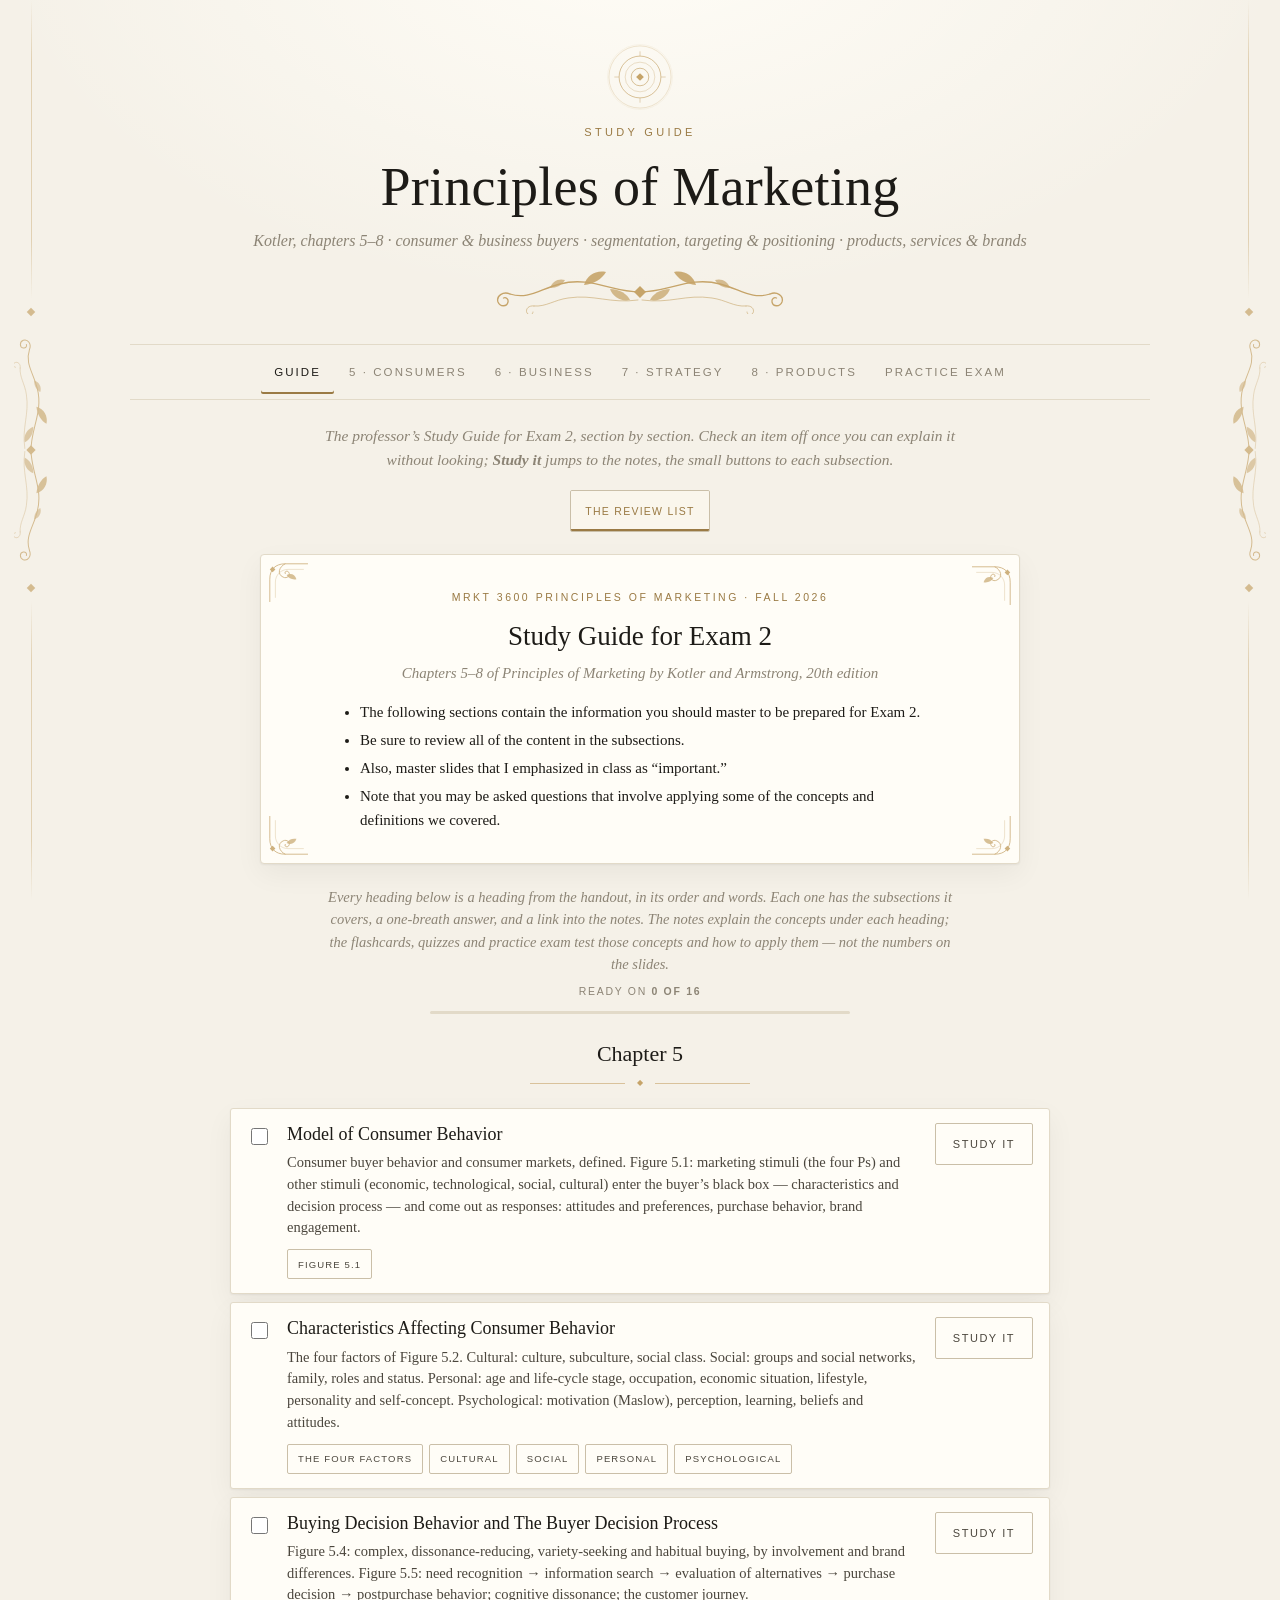
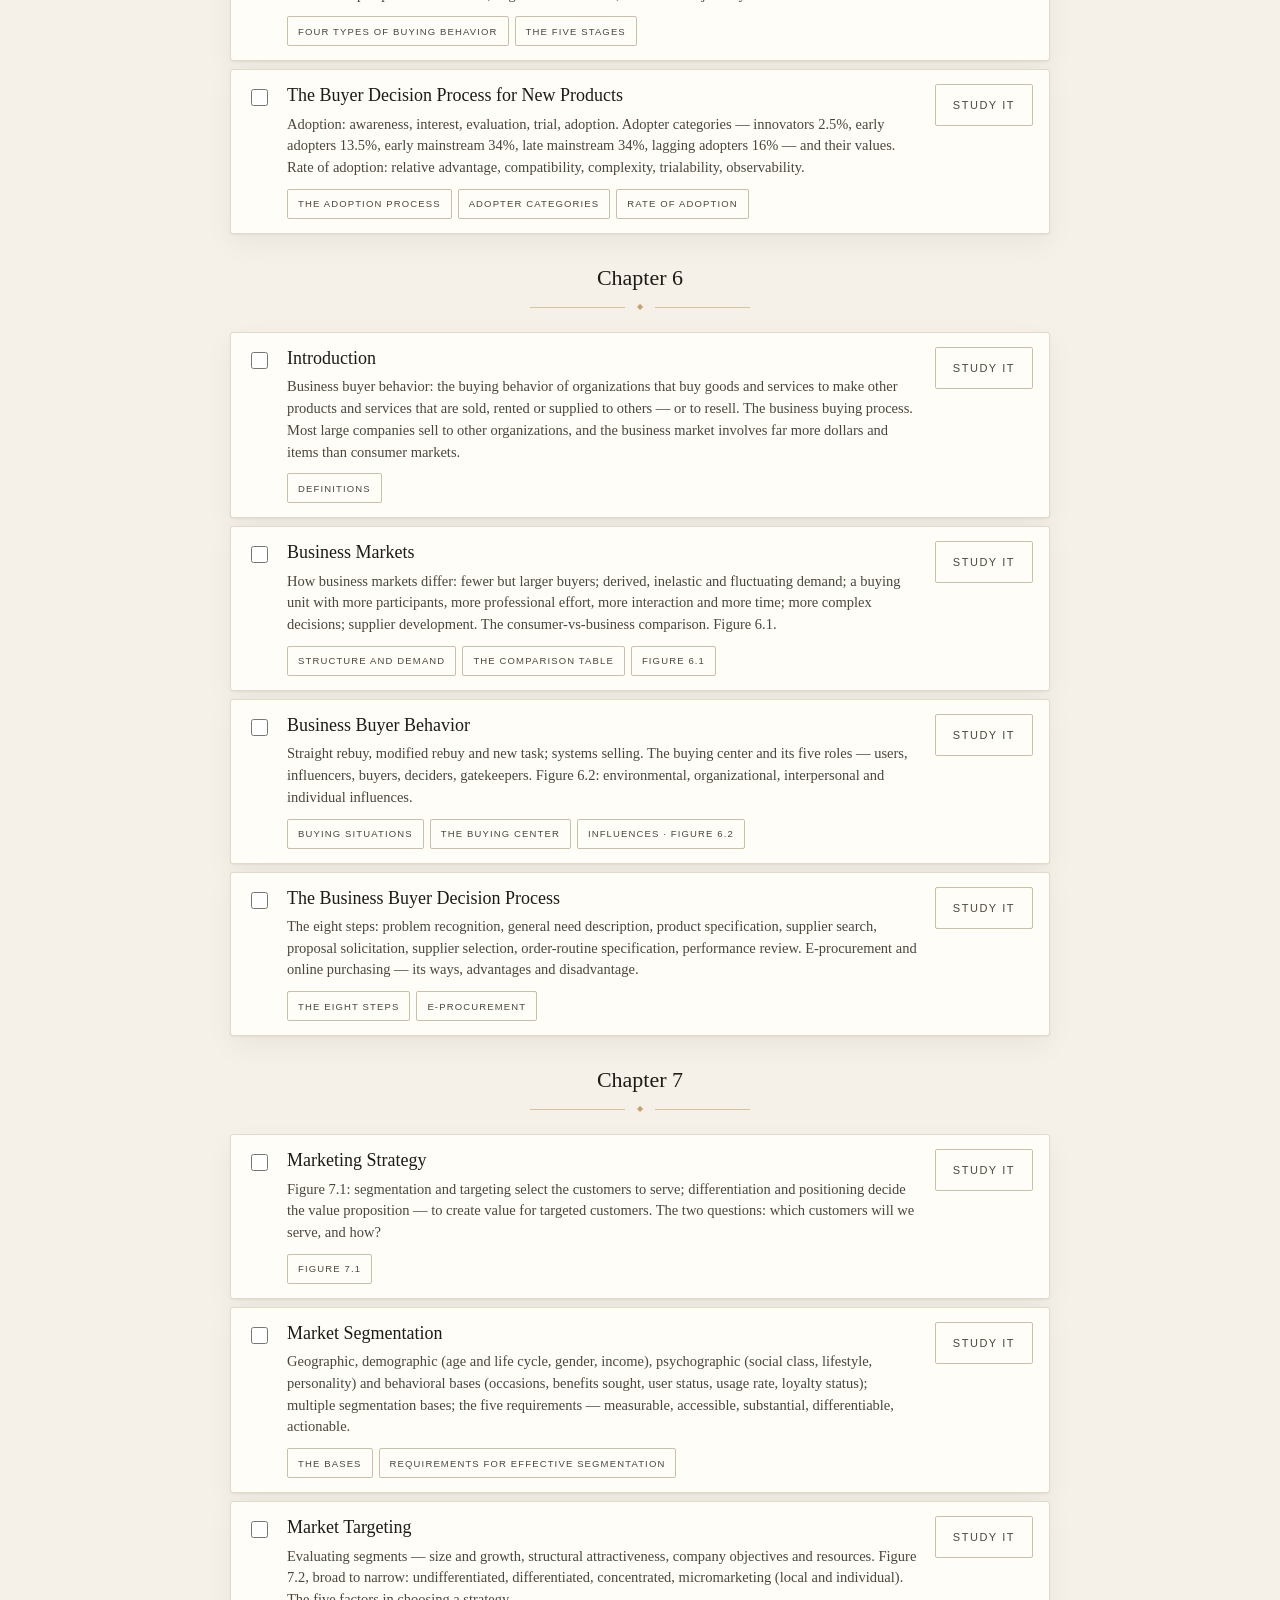
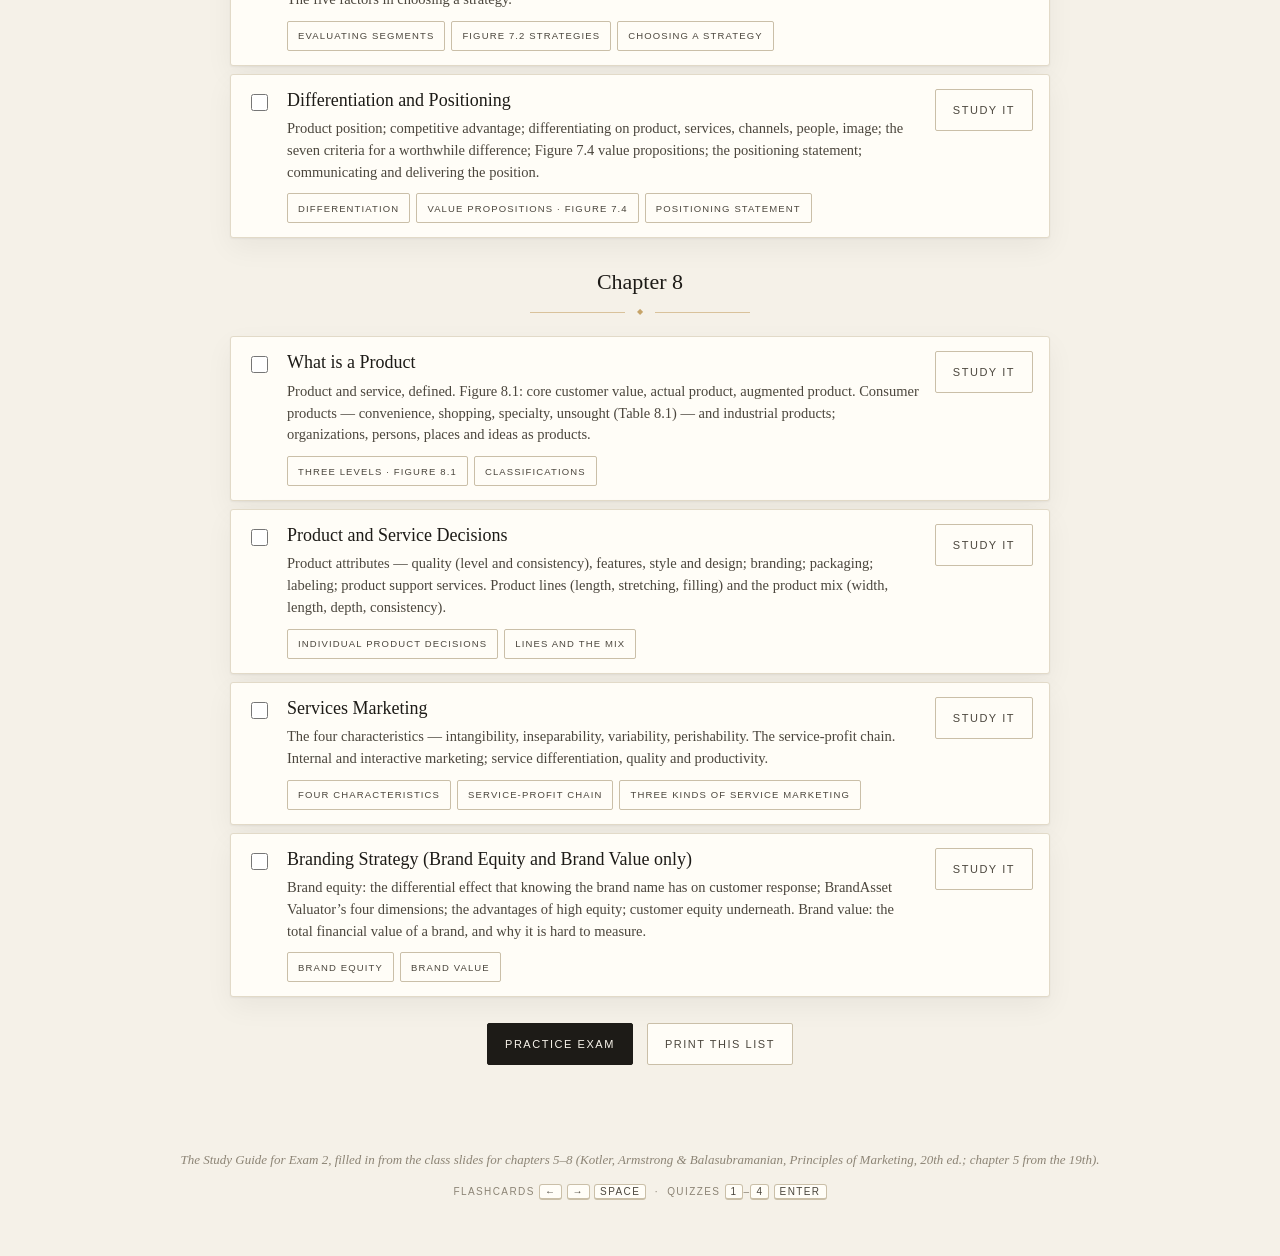
==== index.html @ ee24a1b0 "Fold the review test into the practice exam They were the same thing: two tabs, the same setup scree" ====
<!doctype html>
<html lang="en">
<head>
<meta charset="utf-8">
<meta name="viewport" content="width=device-width, initial-scale=1">
<title>Principles of Marketing &mdash; Study Guide</title>
<meta name="description" content="Study guide for Principles of Marketing (Kotler), chapters 5&ndash;8: consumer and business buyer behavior, segmentation, targeting and positioning, products, services and brands. Notes, flashcards, matching, quizzes and a practice exam.">
<meta name="theme-color" content="#f5f1e8">
<link rel="manifest" href="manifest.webmanifest">
<link rel="icon" type="image/png" href="icon.png">
<link rel="apple-touch-icon" href="icon.png">
<meta name="apple-mobile-web-app-capable" content="yes">
<meta name="mobile-web-app-capable" content="yes">
<meta name="apple-mobile-web-app-title" content="Marketing">
<meta name="apple-mobile-web-app-status-bar-style" content="default">
<meta property="og:type" content="website">
<meta property="og:site_name" content="Principles of Marketing &mdash; Study Guide">
<meta property="og:url" content="https://daniel-projectt.github.io/pom/">
<meta property="og:title" content="Principles of Marketing &mdash; Study Guide">
<meta property="og:description" content="Kotler chapters 5&ndash;8: consumers, business buyers, segmentation, targeting and positioning, products, services and brands. Notes, flashcards, match, quizzes and a practice exam.">
<meta property="og:image" content="https://daniel-projectt.github.io/pom/preview.png">
<meta property="og:image:width" content="1200">
<meta property="og:image:height" content="630">
<meta name="twitter:card" content="summary_large_image">
<style>
:root{
  --bg:#f5f1e8;
  --surface:#fffdf7;
  --surface-2:#faf6ec;
  --ink:#1d1b17;
  --ink-soft:#4b463d;
  --muted:#8c8475;
  --line:#e2dac8;
  --line-strong:#cabfa8;
  --gold:#9a7a44;
  --gold-soft:#c6a469;
  --ok:#3c6a51;
  --ok-bg:#e8f0ea;
  --bad:#9c3a2d;
  --bad-bg:#f8e7e4;
  --shadow:0 1px 2px rgba(29,27,23,.05), 0 10px 28px rgba(29,27,23,.05);
  --serif:"Palatino Linotype","Book Antiqua",Palatino,Cambria,"Times New Roman",serif;
  --greek:"Palatino Linotype",Cambria,"Times New Roman","Gentium Plus",serif;
  --sans:Optima,Candara,"Segoe UI",-apple-system,BlinkMacSystemFont,"Helvetica Neue",Arial,sans-serif;
}
*,*::before,*::after{box-sizing:border-box}
html{-webkit-text-size-adjust:100%}
body{
  margin:0;
  font-family:var(--serif);
  font-size:17px;line-height:1.6;
  color:var(--ink);
  background-color:var(--bg);
  background-image:radial-gradient(900px 520px at 50% -8%,#fffdf7 0%,rgba(255,253,247,0) 72%);
  background-attachment:fixed;
  -webkit-font-smoothing:antialiased;
}
.wrap{max-width:1060px;margin:0 auto;padding:0 20px;position:relative;z-index:1}
.gk{font-family:var(--greek)}

/* ---------- engraved side rails ---------- */
/* Slim by default (phones): a ruled margin with one diamond.
   Wider screens grow it into the flourish from the masthead, turned on its side. */
.rail{position:fixed;top:0;bottom:0;width:22px;display:none;flex-direction:column;align-items:center;justify-content:center;color:var(--gold-soft);pointer-events:none;z-index:0}
.rail.left{left:0}
.rail.right{right:0;transform:scaleX(-1)}
.rail .stem{flex:1 1 auto;width:1px;min-height:24px;background:linear-gradient(to bottom,transparent,currentColor 20%,currentColor 80%,transparent);opacity:.42}
.rail .bead{flex:0 0 auto;width:6px;height:6px;background:currentColor;transform:rotate(45deg);opacity:.7;margin:10px 0}
.rail .vine{display:none;flex:0 1 auto;width:34px;height:250px;min-height:120px;opacity:.7}
.rail .bead.bot{display:none}
@media (min-height:520px){ .rail{display:flex} }
@media (min-width:1180px) and (min-height:560px){
  .rail{width:62px}
  .rail .vine,.rail .bead.bot{display:block}
  .rail .vine{margin:0}
  .rail .vine{flex:0 1 auto}
}
@media (min-width:1380px){ .rail{width:84px} .rail .vine{width:46px;height:330px} }
@media (min-width:1600px){ .rail{width:104px} .rail .vine{width:56px;height:410px} }

/* ---------- masthead ---------- */
header{text-align:center;padding-block:44px 4px}
.eyebrow{font-family:var(--sans);font-size:11px;letter-spacing:.3em;text-transform:uppercase;color:var(--gold);margin:0 0 16px}
h1{font-weight:400;font-size:clamp(32px,6.2vw,54px);line-height:1.08;margin:0;letter-spacing:.005em}
.sub{margin:12px 0 0;color:var(--muted);font-style:italic;font-size:16px}
.orn{color:var(--gold-soft);display:block;margin:16px auto 0;width:min(320px,82%);height:auto}
.h2{font-weight:400;font-size:23px;text-align:center;margin:36px 0 6px;letter-spacing:.01em}
.h2 + .lead{margin-top:0}
.lead{text-align:center;font-style:italic;color:var(--muted);font-size:15px;max-width:640px;margin:0 auto 18px;line-height:1.55}
.divider{display:flex;align-items:center;gap:12px;justify-content:center;color:var(--gold-soft);margin:6px auto 18px;max-width:220px}
.divider::before,.divider::after{content:"";flex:1;height:1px;background:currentColor;opacity:.6}
.divider span{font-size:8px}

/* ---------- topics + modes ---------- */
.topics{display:flex;flex-wrap:wrap;justify-content:center;gap:2px;margin:26px 0 0;border-top:1px solid var(--line);border-bottom:1px solid var(--line);padding:5px 0}
.topic-btn{font-family:var(--sans);font-size:11.5px;letter-spacing:.18em;text-transform:uppercase;padding:13px 18px;background:none;border:0;color:var(--muted);cursor:pointer;border-radius:2px;transition:color .18s,box-shadow .18s;min-height:44px}
.topic-btn:hover{color:var(--ink)}
.topic-btn[aria-selected="true"]{color:var(--ink);box-shadow:inset 0 -2px 0 var(--gold)}
.intro{text-align:center;font-style:italic;color:var(--muted);margin:24px auto 0;max-width:640px;font-size:15.5px;line-height:1.55}
.modes{display:flex;justify-content:center;margin:18px 0 22px}
.hint{text-align:center;font-family:var(--sans);font-size:11px;letter-spacing:.08em;color:var(--muted);margin:-6px 0 18px;line-height:1.6}
.topic[hidden],.panel[hidden]{display:none}

/* ---------- generic controls ---------- */
.toolbar{display:flex;flex-wrap:wrap;gap:10px 14px;align-items:center;justify-content:center;margin:0 0 22px}
.toolbar.tight{margin:14px 0 0}
.btn{font-family:var(--sans);font-size:11px;letter-spacing:.14em;text-transform:uppercase;padding:11px 17px;min-height:42px;background:var(--surface);border:1px solid var(--line-strong);border-radius:2px;color:var(--ink-soft);cursor:pointer;transition:.18s}
.btn:hover{border-color:var(--gold);color:var(--gold)}
.btn.primary{background:var(--ink);border-color:var(--ink);color:#f7f3ea}
.btn.primary:hover{background:var(--gold);border-color:var(--gold);color:#fffdf7}
.btn:disabled{opacity:.4;cursor:not-allowed}
.seg{display:inline-flex;flex-wrap:wrap;border:1px solid var(--line-strong);border-radius:2px;overflow:hidden;background:var(--surface)}
.seg button{font-family:var(--sans);font-size:10.5px;letter-spacing:.12em;text-transform:uppercase;padding:10px 14px;min-height:40px;background:none;border:0;border-right:1px solid var(--line);color:var(--muted);cursor:pointer;transition:.18s}
.seg button:last-child{border-right:0}
.seg button[aria-pressed="true"]{background:var(--surface-2);color:var(--gold);box-shadow:inset 0 -2px 0 var(--gold)}
.seg button:hover{color:var(--ink)}
.label{font-family:var(--sans);font-size:10.5px;letter-spacing:.16em;text-transform:uppercase;color:var(--muted)}
button:focus-visible,.tile:focus-visible,.answer:focus-visible{outline:2px solid var(--gold);outline-offset:2px}
.spk{background:none;border:0;color:var(--line-strong);cursor:pointer;padding:6px;line-height:0;border-radius:50%;transition:.18s;vertical-align:middle}
.spk:hover{color:var(--gold);background:var(--surface-2)}

/* ---------- engraved bits ---------- */
.engraved{color:#fffdf5;-webkit-text-stroke:.6px rgba(150,118,64,.7);text-shadow:-1px -1px 0 #fff,2px 3px 5px rgba(96,78,48,.28)}
.card-corners{position:relative}
.card-corners .c{position:absolute;width:42px;height:42px;color:var(--gold-soft);opacity:.85;pointer-events:none}
.c.tl{top:6px;left:6px}.c.tr{top:6px;right:6px;transform:scaleX(-1)}.c.bl{bottom:6px;left:6px;transform:scaleY(-1)}.c.br{bottom:6px;right:6px;transform:scale(-1)}

/* ---------- review grid ---------- */
.grid{display:grid;grid-template-columns:repeat(auto-fill,minmax(184px,1fr));gap:14px}
.card{position:relative;background:var(--surface);border:1px solid var(--line);border-radius:3px;padding:20px 14px 16px;text-align:center;box-shadow:var(--shadow)}
.card.masked{cursor:pointer}
.card .num{position:absolute;top:9px;left:12px;font-family:var(--sans);font-size:10px;letter-spacing:.12em;color:var(--muted)}
.card .spk{position:absolute;top:5px;right:6px}
.glyphs{font-family:var(--greek);font-size:46px;line-height:1.15;letter-spacing:.04em}
.glyphs .lo,.lo{color:var(--gold)}
.name{font-family:var(--sans);font-size:11.5px;letter-spacing:.2em;text-transform:uppercase;margin-top:10px}
.tr{font-family:var(--sans);font-size:10.5px;letter-spacing:.1em;color:var(--muted);margin-top:3px}
.sound{font-style:italic;font-size:14.5px;color:var(--ink-soft);margin-top:7px;line-height:1.4}
.veil{filter:blur(9px);transition:filter .25s;user-select:none}
.veil.shown{filter:none}
.note{text-align:center;font-style:italic;color:var(--muted);font-size:14.5px;margin:22px auto 0;max-width:640px;line-height:1.55}

/* ---------- flashcards ---------- */
.flashWrap{max-width:470px;margin:0 auto}
.flash{perspective:1400px;height:350px;cursor:pointer}
.flashInner{position:relative;width:100%;height:100%;transition:transform .55s cubic-bezier(.4,.1,.2,1);transform-style:preserve-3d}
.flash.flipped .flashInner{transform:rotateY(180deg)}
.flash.noanim .flashInner{transition:none}   /* snap back to the front, so the next card's back never shows mid-turn */
.face{position:absolute;inset:0;backface-visibility:hidden;-webkit-backface-visibility:hidden;background:var(--surface);border:1px solid var(--line);border-radius:4px;box-shadow:var(--shadow);display:flex;flex-direction:column;align-items:center;justify-content:center;padding:28px 34px;overflow:auto;text-align:center}
.face.back{transform:rotateY(180deg);background:var(--surface-2)}
.face .big{font-family:var(--greek);font-size:clamp(66px,15vw,104px);line-height:1;letter-spacing:.03em}
.face .mid{font-family:var(--sans);font-size:clamp(22px,5.5vw,34px);letter-spacing:.14em;text-transform:uppercase}
.face .hint{font-family:var(--sans);font-size:10px;letter-spacing:.22em;text-transform:uppercase;color:var(--muted);margin:16px 0 0}
.face .bname{font-family:var(--sans);font-size:12.5px;letter-spacing:.22em;text-transform:uppercase;margin-top:12px}
.face .btr{font-family:var(--sans);font-size:10.5px;letter-spacing:.1em;color:var(--muted);margin-top:5px}
.face .bsound{font-style:italic;font-size:15px;margin-top:9px;color:var(--ink-soft);line-height:1.45}
.face .forms{font-family:var(--greek);font-size:21px;margin-top:10px;color:var(--gold);line-height:1.4}
.progress{height:2px;background:var(--line);margin:18px 0 10px;border-radius:2px;overflow:hidden}
.progress i{display:block;height:100%;background:var(--gold);transition:width .3s}
.counter{text-align:center;font-family:var(--sans);font-size:10.5px;letter-spacing:.18em;color:var(--muted);text-transform:uppercase;margin:0}

/* ---------- match ---------- */
.matchGrid{display:grid;grid-template-columns:1fr 1fr;gap:20px 26px;align-items:start}
.col h3{font-family:var(--sans);font-size:10.5px;letter-spacing:.2em;text-transform:uppercase;color:var(--muted);font-weight:400;margin:0 0 12px;text-align:center}
.tiles{display:grid;grid-template-columns:repeat(auto-fill,minmax(66px,1fr));gap:9px}
.tile{aspect-ratio:1;display:grid;place-items:center;font-family:var(--greek);font-size:31px;background:var(--surface);border:1px solid var(--line);border-radius:3px;cursor:pointer;color:var(--ink);transition:.16s;box-shadow:var(--shadow)}
.tile:hover{border-color:var(--gold-soft)}
.tiles.wide{grid-template-columns:repeat(auto-fill,minmax(126px,1fr))}
.tiles.wide .tile{aspect-ratio:auto;min-height:58px;padding:10px 8px;font-family:var(--sans);font-size:11.5px;letter-spacing:.14em;text-transform:uppercase;text-align:center;line-height:1.35}
.tiles.wide.sound .tile{font-family:var(--serif);font-size:14px;letter-spacing:0;text-transform:none;font-style:italic}
.tile.sel{border-color:var(--gold);box-shadow:0 0 0 2px rgba(154,122,68,.22)}
.tile.done{opacity:.3;pointer-events:none;border-style:dashed;color:var(--ok);border-color:var(--ok)}
.tile.bad{animation:shake .36s;border-color:var(--bad);color:var(--bad);background:var(--bad-bg)}
@keyframes shake{0%,100%{transform:translateX(0)}20%{transform:translateX(-5px)}40%{transform:translateX(5px)}60%{transform:translateX(-3px)}80%{transform:translateX(3px)}}
.scoreline{text-align:center;font-family:var(--sans);font-size:11px;letter-spacing:.16em;text-transform:uppercase;color:var(--muted);margin:0 0 18px}
.scoreline b{color:var(--ink);font-weight:400}
.banner{text-align:center;background:var(--ok-bg);border:1px solid #cbdcd0;color:var(--ok);border-radius:3px;padding:14px;margin:0 0 20px;font-style:italic}

/* ---------- quiz / practice ---------- */
.quizWrap{max-width:680px;margin:0 auto}
.dots{display:flex;flex-wrap:wrap;gap:6px;justify-content:center;margin-bottom:24px}
.dots i{width:7px;height:7px;border-radius:50%;background:var(--line-strong);transition:.2s}
.dots i.on{background:var(--gold);transform:scale(1.35)}
.dots i.ok{background:var(--ok)}
.dots i.no{background:var(--bad)}
.qcard{background:var(--surface);border:1px solid var(--line);border-radius:4px;box-shadow:var(--shadow);padding:34px 30px 30px}
.qnum{font-family:var(--sans);font-size:10px;letter-spacing:.24em;text-transform:uppercase;color:var(--gold);text-align:center}
.qtext{text-align:center;font-size:20px;margin:12px auto 0;line-height:1.45;max-width:520px}
.qglyph{font-family:var(--greek);text-align:center;font-size:82px;line-height:1.15;margin:12px 0 0;letter-spacing:.04em}
.qglyph.word{font-size:58px}
.qglyph.ink{color:var(--ink)}
.meaning{text-align:center;font-style:italic;color:var(--muted);margin:4px 0 16px}
.opts{display:grid;grid-template-columns:1fr 1fr;gap:11px;margin-top:24px}
.opt{position:relative;font-family:var(--serif);font-size:16.5px;background:var(--surface-2);border:1px solid var(--line);border-radius:3px;padding:16px 14px 14px;min-height:54px;cursor:pointer;color:var(--ink);transition:.16s;text-align:center;line-height:1.35}
.opt:hover:not(:disabled){border-color:var(--gold-soft);background:#fff}
.opt.glyph{font-family:var(--greek);font-size:36px;line-height:1.25;padding:14px 10px}
.opt .k{position:absolute;top:6px;left:9px;font-family:var(--sans);font-size:9.5px;letter-spacing:.1em;color:var(--muted);font-style:normal}
.opt.correct{background:var(--ok-bg);border-color:var(--ok);color:var(--ok)}
.opt.wrong{background:var(--bad-bg);border-color:var(--bad);color:var(--bad)}
.opt:disabled{cursor:default}
.feedback{text-align:center;margin-top:20px;font-style:italic;color:var(--ink-soft);min-height:26px;line-height:1.5}
.qfoot{display:flex;justify-content:center;margin-top:16px}
.answer{display:block;width:100%;font-family:var(--greek);font-size:24px;padding:12px 14px;border:1px solid var(--line-strong);border-radius:3px;background:#fff;text-align:center;color:var(--ink)}
.answer::placeholder{font-family:var(--serif);font-style:italic;font-size:16px;color:#b5ad9c}
.answer.ok{border-color:var(--ok);background:var(--ok-bg)}
.answer.bad{border-color:var(--bad);background:var(--bad-bg)}
.keys{display:flex;gap:8px;justify-content:center;margin-top:12px;flex-wrap:wrap}
.keys .ins{font-family:var(--greek);font-size:18px;text-transform:none;letter-spacing:0;padding:8px 16px}
.rh{margin-top:16px;text-align:left;background:var(--surface-2);border:1px solid var(--line);border-radius:3px;padding:12px 16px}
.rh ul{margin:6px 0 0;padding-left:18px;font-size:14.5px;color:var(--ink-soft)}
.rh li{margin:4px 0;line-height:1.45}
.result{text-align:center;background:var(--surface);border:1px solid var(--line);border-radius:4px;box-shadow:var(--shadow);padding:40px 26px 34px}
.result .big{font-size:60px;line-height:1;color:var(--gold)}
.result .rsub{font-family:var(--sans);font-size:11px;letter-spacing:.2em;text-transform:uppercase;color:var(--muted);margin-top:12px}
.result .verdict{font-style:italic;color:var(--ink-soft);margin-top:14px}
.misslist{margin:26px auto 0;max-width:470px;text-align:left;border-top:1px solid var(--line)}
.misslist > div{display:flex;gap:14px;align-items:baseline;padding:10px 2px;border-bottom:1px solid var(--line)}
.misslist .g{font-family:var(--greek);font-size:24px;min-width:74px;letter-spacing:.03em}
.misslist .t{font-size:14.5px;color:var(--ink-soft);font-style:italic;line-height:1.45}
.misslist .t b{font-family:var(--sans);font-size:11px;letter-spacing:.16em;text-transform:uppercase;font-weight:400;color:var(--ink);display:block;font-style:normal}

/* ---------- tables, rule cards, chips ---------- */
.tblwrap{overflow-x:auto;margin:0 -4px;padding:0 4px}
.tbl{width:100%;min-width:560px;border-collapse:collapse;background:var(--surface);border:1px solid var(--line);box-shadow:var(--shadow)}
.tbl th{font-family:var(--sans);font-size:10.5px;letter-spacing:.18em;text-transform:uppercase;color:var(--muted);font-weight:400;padding:12px 12px;border-bottom:1px solid var(--line);text-align:left;white-space:nowrap}
.tbl td{padding:12px;border-bottom:1px solid var(--line);vertical-align:top;font-size:15.5px;line-height:1.5}
.tbl tr:last-child td{border-bottom:0}
.tbl .gk{font-size:27px;line-height:1.2;white-space:nowrap}
.tbl .gk.sm{font-size:21px}
.tbl .gk.forms{white-space:normal;line-height:1.5}
.tbl .gk.forms i{font-style:normal;display:inline-block;min-width:1.9em}
.tbl .it{font-style:italic;color:var(--ink-soft)}
.tbl .mn{font-size:14.5px;color:var(--ink-soft);max-width:300px}
.tbl .kw{font-family:var(--sans);font-size:12px;letter-spacing:.06em;color:var(--gold)}
.tbl .cs{font-family:var(--sans);font-size:11.5px;letter-spacing:.18em;text-transform:uppercase;white-space:nowrap}
.rules{display:grid;grid-template-columns:repeat(auto-fit,minmax(270px,1fr));gap:14px}
.rule{background:var(--surface);border:1px solid var(--line);border-radius:3px;padding:18px 20px;box-shadow:var(--shadow)}
.rule h4{font-family:var(--sans);font-size:10.5px;letter-spacing:.2em;text-transform:uppercase;color:var(--gold);margin:0 0 8px;font-weight:400}
.rule p{margin:0;font-size:15px;line-height:1.5}
.rule .ex{font-style:italic;color:var(--muted);font-size:14.5px;margin-top:6px;line-height:1.55}
.rule .ex .gk{font-style:normal;color:var(--ink);font-size:17px}
.chips{display:flex;flex-wrap:wrap;gap:8px;justify-content:center}
.chip{background:var(--surface);border:1px solid var(--line);border-radius:3px;padding:8px 13px;font-size:14.5px;color:var(--ink-soft);box-shadow:var(--shadow)}
.chip .gk{font-size:21px;color:var(--ink);margin-right:8px}
.chip .tl{font-family:var(--sans);letter-spacing:.06em;color:var(--gold);margin-right:6px}
.chip .gk .lo{color:var(--gold)}

/* ---------- vocabulary ---------- */
.tbl .rk{font-family:var(--sans);font-size:10.5px;letter-spacing:.12em;color:var(--muted);width:1%;padding-top:17px}
.tbl.vocab .kw,.tbl.vocab .it,.tbl.vocab .mn{padding-top:16px}
#vListSeg button{min-width:42px}
.tbl tr.masked{cursor:pointer}
.face .big.vword{font-size:clamp(42px,10.5vw,66px);line-height:1.15}
.face .mid.vmean{font-size:clamp(19px,4.6vw,27px);line-height:1.35}
.face .bname.vgloss{font-size:14px;line-height:1.5}
.tiles.words,.tiles.glosses,.tiles.translits{grid-template-columns:repeat(auto-fill,minmax(128px,1fr))}
.tiles.words .tile,.tiles.glosses .tile,.tiles.translits .tile{aspect-ratio:auto;min-height:60px;padding:10px 8px;text-align:center;line-height:1.3}
.tiles.words .tile{font-family:var(--greek);font-size:23px}
.tiles.glosses .tile{font-family:var(--serif);font-size:14.5px;font-style:italic}
.tiles.translits .tile{font-family:var(--sans);font-size:14px;letter-spacing:.06em}

footer{text-align:center;padding:46px 20px 56px;color:var(--muted);font-size:13px;font-style:italic}
footer .keys{font-family:var(--sans);font-size:10px;letter-spacing:.14em;text-transform:uppercase;font-style:normal;margin-top:12px;color:var(--muted);display:block}
kbd{font-family:var(--sans);font-size:10px;border:1px solid var(--line-strong);border-bottom-width:2px;border-radius:3px;padding:1px 5px;background:var(--surface);color:var(--ink-soft)}

/* below this width the page fills the screen, so make room for the rails */
@media (max-width:1100px){ .wrap{padding:0 34px} }
@media (max-width:640px){
  body{font-size:16px}
  .matchGrid{grid-template-columns:1fr;gap:26px}
  .opts{grid-template-columns:1fr}
  .grid{grid-template-columns:repeat(auto-fill,minmax(146px,1fr))}
  .flash{height:330px}
  .qcard{padding:30px 18px 24px}
  .card-corners .c{width:32px;height:32px}
  .topic-btn{padding:12px 12px;font-size:11px}
}
@media print{
  body{background:#fff;background-image:none}
  .topics,.modes,.toolbar,.spk,footer,.orn,.hint,.intro,.rail{display:none!important}
  .wrap{padding:0}
  .card{break-inside:avoid;box-shadow:none}
  .grid{grid-template-columns:repeat(4,1fr);gap:8px}
  .veil{filter:none!important}
  header{padding-block:0 10px}
}

/* ================= additions for the marketing study guide (on top of the Greek base) ================= */
.emblem{display:block;width:66px;height:66px;margin:0 auto 14px;color:var(--gold-soft)}
.topic-btn{padding:13px 13px}
.ask{text-align:center;font-style:italic;color:var(--muted);font-size:14.5px;margin:14px auto 0;max-width:620px;line-height:1.5}
.knowline{text-align:center;margin:0 0 12px}
.know{display:inline-block;font-family:var(--sans);font-size:9.5px;letter-spacing:.2em;text-transform:uppercase;color:var(--gold);border:1px solid var(--gold-soft);border-radius:2px;padding:3px 9px;background:var(--surface)}
.src{display:block;font-family:var(--sans);font-size:10.5px;letter-spacing:.1em;color:var(--muted);margin-top:4px}

/* tables */
.tbl td.head{font-family:var(--sans);font-size:11.5px;letter-spacing:.16em;text-transform:uppercase;color:var(--gold);white-space:nowrap;vertical-align:top}
.tbl td ul{margin:0;padding-left:16px}
.tbl td li{margin:3px 0}
.tbl .sm{font-size:14px}
.tbl.n0{min-width:0}
.tbl td.num{font-variant-numeric:tabular-nums;white-space:nowrap;text-align:right}

/* 2 x 2 grids (buying behavior, value propositions) */
.matrix{display:grid;grid-template-columns:26px 1fr 1fr;gap:10px;margin:16px 0 4px;align-items:stretch}
.mx-h{font-family:var(--sans);font-size:10.5px;letter-spacing:.18em;text-transform:uppercase;color:var(--gold);text-align:center;padding-bottom:2px;align-self:end}
.mx-v{font-family:var(--sans);font-size:10.5px;letter-spacing:.18em;text-transform:uppercase;color:var(--gold);writing-mode:vertical-rl;transform:rotate(180deg);text-align:center;align-self:center;justify-self:center}
.mx-c{background:var(--surface);border:1px solid var(--line);border-radius:3px;padding:14px 16px;font-size:14.5px;line-height:1.5;box-shadow:var(--shadow)}
.mx-c h4{font-family:var(--serif);font-weight:400;font-size:19px;margin:0 0 6px}
.mx-c i{display:block;color:var(--muted);margin-top:6px}
.mx-c .lab{display:none}
@media (max-width:640px){ .matrix{grid-template-columns:1fr} .mx-h,.mx-v,.mx-corner{display:none} .mx-c .lab{display:block;font-family:var(--sans);font-size:9.5px;letter-spacing:.16em;text-transform:uppercase;color:var(--gold);margin:0 0 6px} }
.vp{display:grid;grid-template-columns:26px repeat(3,1fr);gap:8px;margin:14px 0 6px}
.vp .mx-h{align-self:end}
.vp .cell{border:1px solid var(--line);border-radius:3px;padding:12px 10px;text-align:center;font-family:var(--serif);font-size:15px;line-height:1.35;background:var(--surface)}
.vp .cell.win{background:var(--ok-bg);border-color:#cbdcd0;color:var(--ok)}
.vp .cell.lose{background:var(--bad-bg);border-color:#e8c9c4;color:var(--bad)}
.vp .cell.meh{background:var(--surface-2);color:var(--muted)}
.vp .cell small{display:block;font-family:var(--sans);font-size:9.5px;letter-spacing:.14em;text-transform:uppercase;margin-top:4px;opacity:.8}
@media (max-width:640px){ .vp{grid-template-columns:repeat(3,1fr)} .vp .mx-v,.vp .mx-corner{display:none} }

/* steps / flows */
.flow{display:flex;flex-wrap:wrap;gap:8px;align-items:stretch;margin:12px 0}
.flow .step{flex:1 1 220px;background:var(--surface);border:1px solid var(--line);border-radius:3px;padding:10px 12px;font-size:14px;line-height:1.4;box-shadow:var(--shadow);position:relative}
.flow .step > b:first-child{display:block;font-family:var(--sans);font-weight:400;font-size:9.5px;letter-spacing:.18em;text-transform:uppercase;color:var(--gold);margin-bottom:4px}
@media (max-width:640px){ .flow .step{flex-basis:100%} }
.levels{display:grid;gap:8px;margin:12px 0}
.levels .lv{display:grid;grid-template-columns:150px 1fr;gap:14px;background:var(--surface);border:1px solid var(--line);border-radius:3px;padding:12px 14px;box-shadow:var(--shadow);font-size:14.5px;line-height:1.5}
.levels .lv > b:first-child{font-family:var(--serif);font-weight:400;font-size:17px}
@media (max-width:640px){ .levels .lv{grid-template-columns:1fr;gap:4px} }

/* notes */
.secnav{display:flex;flex-wrap:wrap;gap:6px;justify-content:center;margin:0 0 22px}
.secnav a{font-family:var(--sans);font-size:10.5px;letter-spacing:.14em;text-transform:uppercase;color:var(--muted);text-decoration:none;padding:7px 11px;border:1px solid var(--line);border-radius:2px;background:var(--surface)}
.secnav a:hover{color:var(--gold);border-color:var(--gold-soft)}
.note-sec{max-width:760px;margin:0 auto 34px}
.note-sec h2{font-family:var(--serif);font-weight:400;font-size:24px;text-align:center;margin:0 0 4px}
.note-sec h3{font-family:var(--sans);font-weight:400;font-size:11px;letter-spacing:.2em;text-transform:uppercase;color:var(--gold);margin:22px 0 8px}
.note-sec p{margin:0 0 8px;font-size:15.5px;line-height:1.6}
.note-sec ul,.note-sec ol{margin:4px 0 10px;padding-left:20px;font-size:15px;line-height:1.55;color:var(--ink)}
.note-sec li{margin:4px 0}
.note-sec .chips{margin:8px 0 12px}
.quote{margin:12px 0;padding:12px 16px;border-left:2px solid var(--gold-soft);background:var(--surface);font-size:14.5px;line-height:1.55;color:var(--ink-soft);font-style:italic}
.quote small{display:block;font-family:var(--sans);font-size:10.5px;letter-spacing:.08em;color:var(--muted);font-style:normal;margin-top:5px}
.boxrow{display:grid;grid-template-columns:1fr 1fr;gap:14px;margin:12px 0}
.boxrow.four{grid-template-columns:repeat(4,1fr)}
.box{background:var(--surface);border:1px solid var(--line);border-radius:3px;padding:14px 16px;box-shadow:var(--shadow)}
.box h4{font-family:var(--sans);font-weight:400;font-size:10.5px;letter-spacing:.2em;text-transform:uppercase;color:var(--gold);margin:0 0 8px}
.box ul{margin:0;padding-left:18px;font-size:14.5px}
.box p{margin:0 0 8px;font-size:14.5px;line-height:1.5}
.point{border-left:2px solid var(--gold-soft);background:var(--surface);padding:12px 18px 12px 20px;margin:0 0 20px}
.point > b{font-family:var(--sans);font-weight:400;font-size:10px;letter-spacing:.18em;text-transform:uppercase;color:var(--gold);display:block;margin-bottom:6px}
.point p{margin:0;font-size:15.5px;line-height:1.65}
.point p.able{margin-top:8px;font-size:14.5px;color:var(--ink-soft)}
.point p.able b{font-family:var(--sans);font-weight:400;font-size:10px;letter-spacing:.16em;text-transform:uppercase;color:var(--gold);margin-right:6px}
.exam-tip{background:var(--surface-2);border:1px solid var(--line);border-radius:3px;padding:12px 16px;margin:14px 0;font-size:14.5px;line-height:1.55}
.exam-tip b{font-family:var(--sans);font-weight:400;font-size:10px;letter-spacing:.18em;text-transform:uppercase;color:var(--gold);display:block;margin-bottom:4px}
.case{background:var(--surface);border:1px solid var(--line);border-radius:3px;padding:14px 16px;margin:12px 0;box-shadow:var(--shadow);font-size:14.5px;line-height:1.55}
.case b.t{font-family:var(--serif);font-weight:400;font-size:17px;display:block;margin-bottom:4px}
@media (max-width:900px){ .boxrow.four{grid-template-columns:1fr 1fr} }
@media (max-width:640px){ .boxrow,.boxrow.four{grid-template-columns:1fr} }

/* quiz extras */
.opt.tf{font-family:var(--sans);font-size:12px;letter-spacing:.16em;text-transform:uppercase}
.opts.two{grid-template-columns:1fr 1fr}
.qtag{display:inline-block;font-family:var(--sans);font-size:9.5px;letter-spacing:.16em;text-transform:uppercase;color:var(--gold);border:1px solid var(--gold-soft);border-radius:2px;padding:2px 7px;margin:0 2px 8px}
.qtag.sec{font-family:var(--serif);font-size:13px;letter-spacing:0;text-transform:none;color:var(--ink-soft);border-color:var(--line-strong);font-style:italic}
.secch{display:block;font-family:var(--sans);font-size:9.5px;letter-spacing:.16em;text-transform:uppercase;color:var(--gold)}
.qtag.tier{font-family:var(--sans);font-size:9.5px;letter-spacing:.14em;text-transform:uppercase;font-style:normal}
.qtag.tier.t2{color:var(--ink);border-color:var(--gold);background:var(--surface-2)}
.qtag.tier.t1{color:var(--muted);border-color:var(--line-strong)}
.qtag.tier.t0{color:var(--ink);border-style:dashed;border-color:var(--gold)}
.tsub{display:block;font-family:var(--serif);font-style:italic;font-size:13.5px;color:var(--muted);margin-top:2px;line-height:1.45}
.setnote{max-width:560px;margin:18px auto 0;font-size:14px;line-height:1.55;color:var(--muted);font-style:italic;text-align:center}
.setup{max-width:600px;margin:0 auto;text-align:center}
.setup .row{margin:12px 0}
.misslist .g{font-family:var(--serif);font-size:15px;min-width:0;flex:1;letter-spacing:0}
.misslist > div{flex-direction:column;gap:4px}
.misslist .t{font-style:normal}
.misslist .t b{display:inline;font-family:inherit;font-size:inherit;letter-spacing:0;text-transform:none;font-weight:600;color:var(--ink)}

/* text tiles for Match */
.tiles.text{grid-template-columns:1fr;gap:8px}
.tiles.text .tile{aspect-ratio:auto;display:block;min-height:48px;padding:11px 14px;font-family:var(--serif);font-size:15px;line-height:1.4;text-align:left}
.tiles.text.names .tile{font-size:16.5px}
.flash{height:420px}
.face .bsound{font-size:15px;line-height:1.55}
@media (max-width:640px){ .flash{height:440px} }

/* subsections inside a study-guide section */
.note-sec h3.sub{font-family:var(--serif);font-weight:400;font-style:italic;font-size:20px;letter-spacing:0;text-transform:none;color:var(--ink);margin:30px 0 10px;padding-top:16px;border-top:1px solid var(--line)}
.note-sec .divider + h3.sub{margin-top:0;padding-top:0;border-top:0}

/* guide: the handout */
.handout{max-width:760px;margin:0 auto 18px;background:var(--surface);border:1px solid var(--line);border-radius:4px;box-shadow:var(--shadow);padding:34px 40px 26px;text-align:center}
.handout .hcourse{font-family:var(--sans);font-size:10.5px;letter-spacing:.24em;text-transform:uppercase;color:var(--gold)}
.handout h2{font-family:var(--serif);font-weight:400;font-size:27px;margin:10px 0 2px}
.handout .hscope{font-style:italic;color:var(--muted);margin:0 0 16px;font-size:15px}
.handout .hrules{text-align:left;margin:0 auto;padding-left:20px;max-width:600px;font-size:15px;line-height:1.55}
.handout .hrules li{margin:5px 0}
.gsub{display:flex;flex-wrap:wrap;gap:6px;margin-top:10px}
.gsub .btn{padding:6px 10px;min-height:30px;font-size:9.5px;letter-spacing:.12em}
@media (max-width:640px){ .handout{padding:24px 20px 20px} }
.gprog{max-width:820px;margin:0 auto 22px;text-align:center}
.gprog .count{font-family:var(--sans);font-size:10.5px;letter-spacing:.16em;text-transform:uppercase;color:var(--muted)}
.gprog .bar{height:3px;background:var(--line);margin:8px auto 0;max-width:420px;overflow:hidden;border-radius:2px}
.gprog .bar i{display:block;height:100%;background:var(--gold);transition:width .3s}
.gsec{max-width:820px;margin:0 auto 26px}
.gsec h2{font-family:var(--serif);font-weight:400;font-size:22px;text-align:center;margin:0 0 4px}
.gsec .obj{margin:0 0 14px;padding-left:20px;font-size:14.5px;line-height:1.5;color:var(--ink-soft)}
.gsec .obj li{margin:3px 0}
.gitem{display:grid;grid-template-columns:auto 1fr auto;gap:12px 16px;align-items:start;background:var(--surface);border:1px solid var(--line);border-radius:3px;padding:14px 16px;margin:0 0 8px;box-shadow:var(--shadow)}
.gitem input{margin-top:5px;width:17px;height:17px;accent-color:var(--gold);cursor:pointer}
.gitem .gt{font-family:var(--serif);font-size:18px;line-height:1.3}
.gitem .gt .nb{font-family:var(--sans);font-size:9.5px;letter-spacing:.16em;text-transform:uppercase;color:var(--gold);border:1px solid var(--gold-soft);border-radius:2px;padding:1px 6px;margin-left:8px;vertical-align:middle}
.gitem .gs{font-size:14.5px;color:var(--ink-soft);margin-top:6px;line-height:1.5}
.gitem.ok{background:var(--surface-2)}
.gitem.ok .gt{color:var(--muted)}
.gitem .btn{white-space:nowrap}
.flashhit{outline:2px solid var(--gold);outline-offset:3px;transition:outline-color 1.2s}
@media (max-width:640px){ .gtop{grid-template-columns:1fr} .gitem{grid-template-columns:auto 1fr} .gitem .btn{grid-column:2;justify-self:start} }

@media print{
  .secnav,.gitem .btn,.gitem input,.gprog .bar,.emblem{display:none!important}
  .gitem{grid-template-columns:1fr;box-shadow:none;break-inside:avoid;padding:8px 10px}
  .gitem.ok{background:none}
}
</style>
</head>
<body>
<svg width="0" height="0" style="position:absolute;width:0;height:0" aria-hidden="true" focusable="false">
  <symbol id="flourish" viewBox="0 0 320 44">
    <g id="flh" fill="none" stroke="currentColor" stroke-width="1.3" stroke-linecap="round">
      <path d="M160 22 C132 22 110 6 80 14 C60 19 48 30 30 24"/>
      <path d="M30 24 c-7-3-14 2-12 8 c2 5 9 5 10 0 c0.6-3-2-5-4.5-4"/>
      <path d="M158 30 C130 34 114 24 88 28 C74 30 66 37 54 36" stroke-width=".8" opacity=".75"/>
      <path d="M54 36 c-5-1-9 3-7 7 c2 3 6 2 6-1" stroke-width=".8" opacity=".75"/>
      <path d="M104 15 c3-10 12-15 22-13 c-4 7-12 12-22 13z" fill="currentColor" stroke="none" opacity=".9"/>
      <path d="M130 19 c3 8 11 13 20 11 c-3-6-10-11-20-11z" fill="currentColor" stroke="none" opacity=".75"/>
      <path d="M70 18 c2-7 9-10 15-8 c-3 5-8 8-15 8z" fill="currentColor" stroke="none" opacity=".7"/>
    </g>
    <use href="#flh" transform="matrix(-1 0 0 1 320 0)"/>
    <path d="M160 16 l6 6-6 6-6-6z" fill="currentColor"/>
  </symbol>
  <symbol id="corner" viewBox="0 0 60 60">
    <g fill="none" stroke="currentColor" stroke-width="1.2" stroke-linecap="round">
      <path d="M4 58 V26 C4 12 12 4 26 4 H58"/>
      <path d="M12 52 V30 C12 20 20 12 30 12 H52" stroke-width=".7" opacity=".7"/>
      <path d="M26 4 c-9 4-12 15-3 19 c6 3 11-3 8-7 c-2-3-7-1-5 2"/>
    </g>
    <path d="M28 20 c6-3 12-1 14 6 c-6 1-11-1-14-6z" fill="currentColor" opacity=".8"/>
    <path d="M8 8 l4 4-4 4-4-4z" fill="currentColor"/>
  </symbol>
  <!-- masthead seal: a target, for a course whose center is segmentation, targeting and positioning -->
  <symbol id="emblem" viewBox="0 0 120 120">
    <circle cx="60" cy="60" r="56.5" fill="none" stroke="currentColor" stroke-width=".9" opacity=".55"/>
    <circle cx="60" cy="60" r="59" fill="none" stroke="currentColor" stroke-width=".5" opacity=".35"/>
    <circle cx="60" cy="60" r="38" fill="none" stroke="currentColor" stroke-width="1.2"/>
    <circle cx="60" cy="60" r="27" fill="none" stroke="currentColor" stroke-width=".8" opacity=".75"/>
    <circle cx="60" cy="60" r="16" fill="none" stroke="currentColor" stroke-width="1.2"/>
    <g stroke="currentColor" stroke-width="1" stroke-linecap="round" opacity=".8"><path d="M60 14v7M60 99v7M14 60h7M99 60h7"/></g>
    <path d="M60 53 l7 7-7 7-7-7z" fill="currentColor"/>
  </symbol>
</svg>

<div class="rail left" aria-hidden="true">
  <span class="stem"></span>
  <span class="bead top"></span>
  <svg class="vine" viewBox="0 0 44 320" aria-hidden="true"><g transform="translate(44,0) rotate(90)"><use href="#flourish" width="320" height="44"/></g></svg>
  <span class="bead bot"></span>
  <span class="stem"></span>
</div>
<div class="rail right" aria-hidden="true">
  <span class="stem"></span>
  <span class="bead top"></span>
  <svg class="vine" viewBox="0 0 44 320" aria-hidden="true"><g transform="translate(44,0) rotate(90)"><use href="#flourish" width="320" height="44"/></g></svg>
  <span class="bead bot"></span>
  <span class="stem"></span>
</div>

<div class="wrap">

  <header>
    <svg class="emblem" viewBox="0 0 120 120" aria-hidden="true"><use href="#emblem"/></svg>
    <p class="eyebrow">Study Guide</p>
    <h1>Principles of Marketing</h1>
    <p class="sub">Kotler, chapters 5&ndash;8 &middot; consumer &amp; business buyers &middot; segmentation, targeting &amp; positioning &middot; products, services &amp; brands</p>
    <svg class="orn" viewBox="0 0 320 44" aria-hidden="true"><use href="#flourish"/></svg>
  </header>

  <nav class="topics" role="tablist" aria-label="Topics">
    <button class="topic-btn" role="tab" data-topic="guide" aria-selected="true">Guide</button>
    <button class="topic-btn" role="tab" data-topic="c5"    aria-selected="false">5 &middot; Consumers</button>
    <button class="topic-btn" role="tab" data-topic="c6"    aria-selected="false">6 &middot; Business</button>
    <button class="topic-btn" role="tab" data-topic="c7"    aria-selected="false">7 &middot; Strategy</button>
    <button class="topic-btn" role="tab" data-topic="c8"    aria-selected="false">8 &middot; Products</button>
    <button class="topic-btn" role="tab" data-topic="exam"  aria-selected="false">Practice Exam</button>
  </nav>

  <main>

    <!-- ================= GUIDE ================= -->
    <section class="topic" id="topic-guide">
      <p class="intro">The professor&rsquo;s Study Guide for Exam 2, section by section. Check an item off once you can explain it without looking; <b>Study it</b> jumps to the notes, the small buttons to each subsection.</p>
      <div class="modes"><div class="seg" data-modes="guide">
        <button type="button" data-mode="overview" aria-pressed="true">The review list</button>
      </div></div>
      <div class="panel" data-panel="guide/overview"><div id="guideRoot"></div></div>
    </section>

    <!-- ================= CHAPTER 5 ================= -->
    <section class="topic" id="topic-c5" hidden>
      <p class="intro">Chapter 5, Consumer Markets and Buyer Behavior: the model of buyer behavior, the four factors that shape it, the four types of buying decisions, the five-stage decision process, and how new products get adopted.</p>
      <div class="modes"><div class="seg" data-modes="c5">
        <button type="button" data-mode="notes" aria-pressed="true">Notes</button>
        <button type="button" data-mode="cards" aria-pressed="false">Flashcards</button>
        <button type="button" data-mode="match" aria-pressed="false">Match</button>
        <button type="button" data-mode="quiz" aria-pressed="false">Quiz</button>
      </div></div>
      <div class="panel" data-panel="c5/notes"><div id="c5Notes"></div></div>
      <div class="panel" data-panel="c5/cards" hidden>
        <p class="hint">Front: the term. Back: what it means. Space flips, arrows move.</p>
        <div class="toolbar"><span class="label">Deck</span><div class="seg" data-decks="c5"></div><button class="btn" type="button" data-shuffle="c5">Shuffle deck</button></div>
        <div id="c5Cards"></div>
      </div>
      <div class="panel" data-panel="c5/match" hidden><p class="hint">Tap a term, then the line that defines it.</p><div id="c5Match"></div></div>
      <div class="panel" data-panel="c5/quiz" hidden><p class="hint">Multiple choice, true/false and application questions. Keys <kbd>1</kbd>&ndash;<kbd>4</kbd> answer, <kbd>Enter</kbd> moves on.</p><div id="c5Quiz"></div></div>
    </section>

    <!-- ================= CHAPTER 6 ================= -->
    <section class="topic" id="topic-c6" hidden>
      <p class="intro">Chapter 6, Business Markets and Business Buyer Behavior: how business markets differ from consumer markets, the three buying situations, the buying center, what influences business buyers, and the eight-step process.</p>
      <div class="modes"><div class="seg" data-modes="c6">
        <button type="button" data-mode="notes" aria-pressed="true">Notes</button>
        <button type="button" data-mode="cards" aria-pressed="false">Flashcards</button>
        <button type="button" data-mode="match" aria-pressed="false">Match</button>
        <button type="button" data-mode="quiz" aria-pressed="false">Quiz</button>
      </div></div>
      <div class="panel" data-panel="c6/notes"><div id="c6Notes"></div></div>
      <div class="panel" data-panel="c6/cards" hidden>
        <div class="toolbar"><span class="label">Deck</span><div class="seg" data-decks="c6"></div><button class="btn" type="button" data-shuffle="c6">Shuffle deck</button></div>
        <div id="c6Cards"></div>
      </div>
      <div class="panel" data-panel="c6/match" hidden><div id="c6Match"></div></div>
      <div class="panel" data-panel="c6/quiz" hidden><div id="c6Quiz"></div></div>
    </section>

    <!-- ================= CHAPTER 7 ================= -->
    <section class="topic" id="topic-c7" hidden>
      <p class="intro">Chapter 7, Customer Value&ndash;Driven Marketing Strategy: segmentation, targeting, differentiation and positioning &mdash; the bases for segmenting, what makes a segment worth serving, the four targeting strategies, and how a brand earns a position.</p>
      <div class="modes"><div class="seg" data-modes="c7">
        <button type="button" data-mode="notes" aria-pressed="true">Notes</button>
        <button type="button" data-mode="cards" aria-pressed="false">Flashcards</button>
        <button type="button" data-mode="match" aria-pressed="false">Match</button>
        <button type="button" data-mode="quiz" aria-pressed="false">Quiz</button>
      </div></div>
      <div class="panel" data-panel="c7/notes"><div id="c7Notes"></div></div>
      <div class="panel" data-panel="c7/cards" hidden>
        <div class="toolbar"><span class="label">Deck</span><div class="seg" data-decks="c7"></div><button class="btn" type="button" data-shuffle="c7">Shuffle deck</button></div>
        <div id="c7Cards"></div>
      </div>
      <div class="panel" data-panel="c7/match" hidden><div id="c7Match"></div></div>
      <div class="panel" data-panel="c7/quiz" hidden><div id="c7Quiz"></div></div>
    </section>

    <!-- ================= CHAPTER 8 ================= -->
    <section class="topic" id="topic-c8" hidden>
      <p class="intro">Chapter 8, Products, Services, and Brands: what a product is and its three levels, how products are classified, the decisions behind individual products, lines and the mix, what makes services different, and brand equity and brand value.</p>
      <div class="modes"><div class="seg" data-modes="c8">
        <button type="button" data-mode="notes" aria-pressed="true">Notes</button>
        <button type="button" data-mode="cards" aria-pressed="false">Flashcards</button>
        <button type="button" data-mode="match" aria-pressed="false">Match</button>
        <button type="button" data-mode="quiz" aria-pressed="false">Quiz</button>
      </div></div>
      <div class="panel" data-panel="c8/notes"><div id="c8Notes"></div></div>
      <div class="panel" data-panel="c8/cards" hidden>
        <div class="toolbar"><span class="label">Deck</span><div class="seg" data-decks="c8"></div><button class="btn" type="button" data-shuffle="c8">Shuffle deck</button></div>
        <div id="c8Cards"></div>
      </div>
      <div class="panel" data-panel="c8/match" hidden><div id="c8Match"></div></div>
      <div class="panel" data-panel="c8/quiz" hidden><div id="c8Quiz"></div></div>
    </section>

    <!-- ================= PRACTICE EXAM ================= -->
    <section class="topic" id="topic-exam" hidden>
      <p class="intro">Questions from all four chapters, on the study guide&rsquo;s sections only. Application questions included, since the handout says to expect them. Every question is also labelled by how much the two Quizlet sets for this exam agree on it, so <b>Neither Quizlet</b> drills exactly the material studying those sets would miss.</p>
      <div class="modes"><div class="seg" data-modes="exam">
        <button type="button" data-mode="mock" aria-pressed="true">Practice exam</button>
      </div></div>
      <div class="panel" data-panel="exam/mock"><div id="mockExam"></div></div>
    </section>

  </main>

  <footer>
    <p>The Study Guide for Exam 2, filled in from the class slides for chapters 5&ndash;8 (Kotler, Armstrong &amp; Balasubramanian, <i>Principles of Marketing</i>, 20th ed.; chapter 5 from the 19th).</p>
    <span class="keys">Flashcards <kbd>&larr;</kbd> <kbd>&rarr;</kbd> <kbd>Space</kbd> &nbsp;&middot;&nbsp; Quizzes <kbd>1</kbd>&ndash;<kbd>4</kbd> <kbd>Enter</kbd></span>
  </footer>

</div>
<script>
(function(){
"use strict";
/* ================================================================ the study guide
   From the "Study Guide for Exam 2" handout (MRKT 3600, Fall 2026). Everything on
   this page is on the handout; nothing else is.                                  */
var COURSE = {
 code:"MRKT 3600 Principles of Marketing", term:"Fall 2026",
 exam:"Study Guide for Exam 2", scope:"Chapters 5–8 of <i>Principles of Marketing</i> by Kotler and Armstrong, 20th edition",
 rules:[
  "The following sections contain the information you should master to be prepared for Exam 2.",
  "Be sure to review all of the content in the subsections.",
  "Also, master slides that I emphasized in class as “important.”",
  "Note that you may be asked questions that involve applying some of the concepts and definitions we covered."],
 about:"Every heading below is a heading from the handout, in its order and words. Each one has the subsections it covers, a one-breath answer, and a link into the notes. The notes explain the concepts under each heading; the flashcards, quizzes and practice exam test those concepts and how to apply them — not the numbers on the slides."
};

/* One item per section on the handout. "a" is the note section; "subs" are the
   subsections inside it.                                                         */
var GUIDE = {sections:[
 {h:"Chapter 5", tp:"c5", items:[
  {id:"g5-model", t:"Model of Consumer Behavior", a:"c5-model",
   short:"Consumer buyer behavior and consumer markets, defined. Figure 5.1: marketing stimuli (the four Ps) and other stimuli (economic, technological, social, cultural) enter the buyer’s black box — characteristics and decision process — and come out as responses: attitudes and preferences, purchase behavior, brand engagement.",
   subs:[["Figure 5.1", "c5-model"]]},
  {id:"g5-chars", t:"Characteristics Affecting Consumer Behavior", a:"c5-chars",
   short:"The four factors of Figure 5.2. Cultural: culture, subculture, social class. Social: groups and social networks, family, roles and status. Personal: age and life-cycle stage, occupation, economic situation, lifestyle, personality and self-concept. Psychological: motivation (Maslow), perception, learning, beliefs and attitudes.",
   subs:[["The four factors", "c5-factors"], ["Cultural", "c5-cultural"], ["Social", "c5-social"], ["Personal", "c5-personal"], ["Psychological", "c5-psych"]]},
  {id:"g5-decide", t:"Buying Decision Behavior and The Buyer Decision Process", a:"c5-decide",
   short:"Figure 5.4: complex, dissonance-reducing, variety-seeking and habitual buying, by involvement and brand differences. Figure 5.5: need recognition → information search → evaluation of alternatives → purchase decision → postpurchase behavior; cognitive dissonance; the customer journey.",
   subs:[["Four types of buying behavior", "c5-types"], ["The five stages", "c5-process"]]},
  {id:"g5-newprod", t:"The Buyer Decision Process for New Products", a:"c5-newprod",
   short:"Adoption: awareness, interest, evaluation, trial, adoption. Adopter categories — innovators 2.5%, early adopters 13.5%, early mainstream 34%, late mainstream 34%, lagging adopters 16% — and their values. Rate of adoption: relative advantage, compatibility, complexity, trialability, observability.",
   subs:[["The adoption process", "c5-adoption"], ["Adopter categories", "c5-adopters"], ["Rate of adoption", "c5-rate"]]}]},
 {h:"Chapter 6", tp:"c6", items:[
  {id:"g6-intro", t:"Introduction", a:"c6-intro",
   short:"Business buyer behavior: the buying behavior of organizations that buy goods and services to make other products and services that are sold, rented or supplied to others — or to resell. The business buying process. Most large companies sell to other organizations, and the business market involves far more dollars and items than consumer markets.",
   subs:[["Definitions", "c6-intro"]]},
  {id:"g6-markets", t:"Business Markets", a:"c6-markets",
   short:"How business markets differ: fewer but larger buyers; derived, inelastic and fluctuating demand; a buying unit with more participants, more professional effort, more interaction and more time; more complex decisions; supplier development. The consumer-vs-business comparison. Figure 6.1.",
   subs:[["Structure and demand", "c6-demand"], ["The comparison table", "c6-table"], ["Figure 6.1", "c6-model"]]},
  {id:"g6-behavior", t:"Business Buyer Behavior", a:"c6-behavior",
   short:"Straight rebuy, modified rebuy and new task; systems selling. The buying center and its five roles — users, influencers, buyers, deciders, gatekeepers. Figure 6.2: environmental, organizational, interpersonal and individual influences.",
   subs:[["Buying situations", "c6-situations"], ["The buying center", "c6-center"], ["Influences · Figure 6.2", "c6-influences"]]},
  {id:"g6-process", t:"The Business Buyer Decision Process", a:"c6-process",
   short:"The eight steps: problem recognition, general need description, product specification, supplier search, proposal solicitation, supplier selection, order-routine specification, performance review. E-procurement and online purchasing — its ways, advantages and disadvantage.",
   subs:[["The eight steps", "c6-steps"], ["E-procurement", "c6-eproc"]]}]},
 {h:"Chapter 7", tp:"c7", items:[
  {id:"g7-strategy", t:"Marketing Strategy", a:"c7-strategy",
   short:"Figure 7.1: segmentation and targeting select the customers to serve; differentiation and positioning decide the value proposition — to create value for targeted customers. The two questions: which customers will we serve, and how?",
   subs:[["Figure 7.1", "c7-strategy"]]},
  {id:"g7-seg", t:"Market Segmentation", a:"c7-seg",
   short:"Geographic, demographic (age and life cycle, gender, income), psychographic (social class, lifestyle, personality) and behavioral bases (occasions, benefits sought, user status, usage rate, loyalty status); multiple segmentation bases; the five requirements — measurable, accessible, substantial, differentiable, actionable.",
   subs:[["The bases", "c7-bases"], ["Requirements for effective segmentation", "c7-req"]]},
  {id:"g7-target", t:"Market Targeting", a:"c7-target",
   short:"Evaluating segments — size and growth, structural attractiveness, company objectives and resources. Figure 7.2, broad to narrow: undifferentiated, differentiated, concentrated, micromarketing (local and individual). The five factors in choosing a strategy.",
   subs:[["Evaluating segments", "c7-eval"], ["Figure 7.2 strategies", "c7-strategies"], ["Choosing a strategy", "c7-choose"]]},
  {id:"g7-position", t:"Differentiation and Positioning", a:"c7-position",
   short:"Product position; competitive advantage; differentiating on product, services, channels, people, image; the seven criteria for a worthwhile difference; Figure 7.4 value propositions; the positioning statement; communicating and delivering the position.",
   subs:[["Differentiation", "c7-diff"], ["Value propositions · Figure 7.4", "c7-value"], ["Positioning statement", "c7-statement"]]}]},
 {h:"Chapter 8", tp:"c8", items:[
  {id:"g8-what", t:"What is a Product", a:"c8-what",
   short:"Product and service, defined. Figure 8.1: core customer value, actual product, augmented product. Consumer products — convenience, shopping, specialty, unsought (Table 8.1) — and industrial products; organizations, persons, places and ideas as products.",
   subs:[["Three levels · Figure 8.1", "c8-levels"], ["Classifications", "c8-class"]]},
  {id:"g8-decisions", t:"Product and Service Decisions", a:"c8-decisions",
   short:"Product attributes — quality (level and consistency), features, style and design; branding; packaging; labeling; product support services. Product lines (length, stretching, filling) and the product mix (width, length, depth, consistency).",
   subs:[["Individual product decisions", "c8-attributes"], ["Lines and the mix", "c8-lines"]]},
  {id:"g8-services", t:"Services Marketing", a:"c8-services",
   short:"The four characteristics — intangibility, inseparability, variability, perishability. The service-profit chain. Internal and interactive marketing; service differentiation, quality and productivity.",
   subs:[["Four characteristics", "c8-four"], ["Service-profit chain", "c8-chain"], ["Three kinds of service marketing", "c8-three"]]},
  {id:"g8-brands", t:"Branding Strategy (Brand Equity and Brand Value only)", a:"c8-brands",
   short:"Brand equity: the differential effect that knowing the brand name has on customer response; BrandAsset Valuator’s four dimensions; the advantages of high equity; customer equity underneath. Brand value: the total financial value of a brand, and why it is hard to measure.",
   subs:[["Brand equity", "c8-equity"], ["Brand value", "c8-value"]]}]}
]};

/* ================================================================ chapter 5
   Consumer Markets and Buyer Behavior. The four sections are the Exam 2 study
   guide's. Each explains its point in plain terms first, then gives the
   concepts behind it; examples stay only where they show a concept at work.   */
var CH = {};
CH.c5 = {n:5, title:"Consumer Markets and Buyer Behavior", short:"Consumers",
 notes:[
  {id:"c5-model", h:"Model of Consumer Behavior", body:
   '<div class="point"><b>The point</b><p>Marketers can see what goes into a purchase — their own product, price, place and promotion, plus the economy, technology and social and cultural forces — and what comes out: what people buy, when, where, how much, and how they feel about the brand. What they cannot see is the middle, the buyer’s characteristics and decision process, so the model calls it a black box. The rest of chapter 5 is about opening that box.</p><p class="able"><b>Be able to</b> place any stimulus or response in Figure 5.1, and explain why the black box matters to marketers.</p></div>'+
   '<p><b>Consumer buyer behavior</b> is the buying behavior of final consumers — individuals and households that buy goods and services for personal consumption. <b>Consumer markets</b> are made up of all those individuals and households.</p>'+
   '<p>Companies research what consumers buy, where, how, how much, when — and <i>why</i>. The whats and wheres can be measured; the whys are locked in the consumer’s mind, and often consumers themselves don’t know.</p>'+
   '<div class="quote">How do consumers respond to various marketing efforts the company might use?<small>The central question for marketers</small></div>'+
   '<h3>Figure 5.1 · The model of buyer behavior</h3>'+
   '<div class="flow"><div class="step"><b>The environment</b>Marketing stimuli: product, price, place, promotion. Other stimuli: economic, technological, social, cultural.</div>'+
   '<div class="step"><b>Buyer’s black box</b>Buyer’s characteristics; buyer’s decision process.</div>'+
   '<div class="step"><b>Buyer responses</b>Buying attitudes and preferences; purchase behavior — what, when, where, how much; brand engagements and relationships.</div></div>'+
   '<div class="exam-tip"><b>Why “black box”</b>Stimuli go in and responses come out, but you can’t see inside. Marketers spend a lot of energy and money trying to figure out what makes customers tick — the characteristics (next section) and the decision process (the section after).</div>'},
  {id:"c5-chars", h:"Characteristics Affecting Consumer Behavior", body:
   '<div class="point"><b>The point</b><p>Four groups of characteristics shape what a person buys: <b>cultural</b> (the values learned from society, a subculture, a social class), <b>social</b> (groups, family, roles and status), <b>personal</b> (age, occupation, income, lifestyle, personality) and <b>psychological</b> (motivation, perception, learning, beliefs and attitudes). Marketers cannot control these, but they must understand them to predict how buyers will respond.</p><p class="able"><b>Be able to</b> name the four groups and what belongs in each, and — given a buying story — say which factor is at work and why.</p></div>'+
   '<h3 class="sub" id="c5-factors">Figure 5.2 · The four factors</h3>'+
   '<p class="knowline"><span class="know">Objective 5.2 — name the four</span></p>'+
   '<p>Consumer purchases are influenced strongly by cultural, social, personal and psychological characteristics. For the most part marketers cannot control these factors, but they must take them into account.</p>'+
   '<div class="boxrow four"><div class="box"><h4>Cultural</h4><ul><li>Culture</li><li>Subculture</li><li>Social class</li></ul></div>'+
   '<div class="box"><h4>Social</h4><ul><li>Groups and social networks</li><li>Family</li><li>Roles and status</li></ul></div>'+
   '<div class="box"><h4>Personal</h4><ul><li>Age and life-cycle stage</li><li>Occupation</li><li>Economic situation</li><li>Lifestyle</li><li>Personality and self-concept</li></ul></div>'+
   '<div class="box"><h4>Psychological</h4><ul><li>Motivation</li><li>Perception</li><li>Learning</li><li>Beliefs and attitudes</li></ul></div></div>'+
   '<p class="ask">A good self-test: what factors influenced your decision to buy the specific smartphone you have? Try to name one from each group.</p>'+
   '<h3 class="sub" id="c5-cultural">Cultural factors</h3>'+
   '<h3>Culture</h3>'+
   '<p><b>Culture</b> is the set of basic values, perceptions, wants and behaviors learned by a member of society from family and other important institutions. It exerts the broadest and deepest influence. Marketers are always trying to <b>spot cultural shifts</b> to discover new products that might be wanted — the shift toward health and fitness created a huge industry, and the class’s own examples were the shifts to bottled water, to working mothers, and away from plastic straws.</p>'+
   '<h3>Subculture</h3>'+
   '<p><b>Subcultures</b> are groups of people within a culture with shared value systems based on common life experiences and situations — nationalities, religions, racial groups, geographic regions. Many brands build tailored programs for subcultures such as Hispanic American, African American and Asian American consumers, each with its own needs and buying patterns; <b>cross-cultural marketing</b> instead includes ethnic themes within mainstream marketing, appealing to similarities across subcultures.</p>'+
   '<h3>Social class</h3>'+
   '<p><b>Social classes</b> are society’s relatively permanent and ordered divisions whose members share similar values, interests and behaviors. Class is not measured by a single factor such as income but by a combination — occupation, income, education, wealth and other variables. In some social systems people are reared for certain roles and cannot change positions; in the United States the lines are not fixed and rigid — people can move up or drop down.</p>'+
   '<p>Marketers care because people within a class tend to exhibit similar buying behavior — distinct preferences in clothing, home furnishings, travel and leisure, financial services and automobiles.</p>'+
   '<h3 class="sub" id="c5-social">Social factors</h3>'+
   '<h3>Groups and social networks</h3>'+
   '<ul><li><b>Reference groups</b> serve as direct or indirect points of comparison in forming attitudes and behavior.</li>'+
   '<li><b>Word-of-mouth influence</b> — the personal words of trusted friends and other consumers are more credible than commercial sources.</li>'+
   '<li><b>Opinion leaders</b> — people within a reference group who, because of special skills, knowledge, personality or other characteristics, exert influence on others. Marketers of brands under strong group influence must reach them.</li>'+
   '<li><b>Influencer marketing</b> — enlisting established influencers, or creating new ones, to spread the word about the brand.</li>'+
   '<li><b>Online social networks</b> — marketers work to harness them to promote products and build closer relationships.</li></ul>'+
   '<h3>Family, roles and status</h3>'+
   '<p><b>Family is the most important consumer-buying organization in society.</b> Marketers study the roles and influence of husband, wife and children on different purchases — and the brand parents used often becomes the brand the children buy, as with the family in class whose cars were all Hondas.</p>'+
   '<p>A person belongs to many groups; the position in each is a <b>role</b> (the activities people are expected to perform) carrying a <b>status</b> (the esteem society gives it). People choose products appropriate to their roles and status — the same woman buys differently as a brand manager, as a mother, and as a fan at the game.</p>'+
   '<h3 class="sub" id="c5-personal">Personal factors</h3>'+
   '<ul><li><b>Occupation</b> affects the goods and services bought; companies can specialize in an occupational group (scrubs sold direct to medical professionals).</li>'+
   '<li><b>Age and life-cycle stage</b> — tastes in food, clothes, furniture and recreation change with age and with the stage of family life, so marketers often define segments by life stage rather than age alone.</li>'+
   '<li><b>Economic situation</b> — trends in spending, personal income, savings and interest rates. In frugal times companies redesign, reposition and reprice; a retailer stresses the “pay less” side of its slogan.</li>'+
   '<li><b>Lifestyle</b> is a person’s pattern of living as expressed in <b>psychographics</b> — measuring <b>AIOs</b>: activities, interests, opinions. Consumers don’t just buy products; they buy the values and lifestyles those products represent — KitchenAid sells a cooking and entertaining lifestyle, not just mixers.</li>'+
   '<li><b>Personality</b> — the unique psychological characteristics that distinguish a person or group. Brands have personalities too, and consumers choose brands that match their own. <b>Self-concept</b> (self-image) is the related idea that possessions reflect and contribute to identity — “we are what we consume.”</li></ul>'+
   '<h3>The five brand personality traits</h3>'+
   '<div class="tblwrap"><table class="tbl n0"><thead><tr><th>Trait</th><th>Means</th></tr></thead><tbody>'+
   '<tr><td class="head">Sincerity</td><td class="sm">down-to-earth, honest, wholesome, cheerful</td></tr>'+
   '<tr><td class="head">Excitement</td><td class="sm">daring, spirited, imaginative, up-to-date</td></tr>'+
   '<tr><td class="head">Competence</td><td class="sm">reliable, intelligent, successful</td></tr>'+
   '<tr><td class="head">Sophistication</td><td class="sm">upper class, charming</td></tr>'+
   '<tr><td class="head">Ruggedness</td><td class="sm">outdoorsy, tough</td></tr>'+
   '</tbody></table></div>'+
   '<p class="ask">Self-test: pick five car brands and assign each a trait. The point is not the “right” brand — it is that buyers read a personality into a brand and choose the one that fits their own.</p>'+
   '<h3 class="sub" id="c5-psych">Psychological factors</h3>'+
   '<h3>Motivation</h3>'+
   '<p>A <b>motive</b> (or drive) is a need that is sufficiently pressing to direct the person to seek satisfaction. <b>Motivation research</b> is qualitative research designed to probe consumers’ hidden, subconscious motivations — depth interviews, describing brands as animals or cars — because people often cannot say why they buy.</p>'+
   '<h3>Figure 5.3 · Maslow’s hierarchy of needs</h3>'+
   '<p>Human needs are arranged in a hierarchy from the most pressing to the least. A person tries to satisfy the most important need first; once satisfied it stops being a motivator, and the next need takes over. Starving people take little interest in the art world.</p>'+
   '<div class="levels">'+
   '<div class="lv"><b>5 · Self-actualization</b><span>self-development and realization</span></div>'+
   '<div class="lv"><b>4 · Esteem needs</b><span>self-esteem, recognition, status</span></div>'+
   '<div class="lv"><b>3 · Social needs</b><span>sense of belonging, love</span></div>'+
   '<div class="lv"><b>2 · Safety needs</b><span>security, protection</span></div>'+
   '<div class="lv"><b>1 · Physiological needs</b><span>hunger, thirst</span></div></div>'+
   '<h3>Perception</h3>'+
   '<p><b>Perception</b> is the process by which people select, organize and interpret information to form a meaningful picture of the world. Two people with the same motive in the same situation can act differently because they perceive it differently. Three perceptual processes explain why: <b>selective attention</b> (people screen out most of the stimuli they are exposed to), <b>selective distortion</b> (they interpret information to fit what they already believe) and <b>selective retention</b> (they remember what supports their attitudes and forget the rest). Marketers therefore have to work hard just to get a message noticed, understood and remembered.</p>'+
   '<h3>Learning</h3>'+
   '<p><b>Learning</b> is the change in behavior arising from experience. It occurs through the interplay of <b>drives, stimuli, cues, responses and reinforcement</b>. A drive is a strong internal stimulus calling for action; it becomes a motive when directed toward a stimulus object (a camera). Cues are minor stimuli that determine when, where and how the person responds (brands in a window, a sale price, a friend’s advice). If buying the Nikon is rewarding, the response is reinforced — next time the odds of buying Nikon are higher.</p>'+
   '<h3>Beliefs and attitudes</h3>'+
   '<p>Through doing and learning, people acquire beliefs and attitudes, which in turn influence their buying. A <b>belief</b> is a descriptive thought a person holds about something (“this brand lasts longer”); beliefs make up product and brand images, and marketers correct the wrong ones. An <b>attitude</b> is a person’s consistently favorable or unfavorable evaluations, feelings and tendencies toward an object or idea. Attitudes are hard to change — they fit into a pattern — so a company usually does better fitting its products into existing attitudes than trying to change them.</p>'+
   '<div class="exam-tip"><b>The practical significance for marketers</b>Build demand by associating the product with strong drives, using motivating cues, providing positive reinforcement, getting past selective attention, and fitting the product to existing beliefs and attitudes.</div>'},
  {id:"c5-decide", h:"Buying Decision Behavior and The Buyer Decision Process", body:
   '<div class="point"><b>The point</b><p>How carefully someone buys depends on how <b>involved</b> she is and how <b>different the brands</b> look to her — that gives four types of buying behavior. When she does decide, she moves through five stages — recognizing a need, searching, evaluating, buying, and living with the purchase — and marketers can influence each one.</p><p class="able"><b>Be able to</b> classify a purchase into one of the four types, name the stage a shopper is in, and explain what cognitive dissonance is and what marketers do about it.</p></div>'+
   '<h3 class="sub" id="c5-types">Figure 5.4 · The four types of buying decision behavior</h3>'+
   '<p class="knowline"><span class="know">Objective 5.3</span></p>'+
   '<p>Buying differs for toothpaste, a smartphone, financial services and a new car. Two variables sort it: the buyer’s <b>involvement</b> (how much the purchase matters and how much it costs or risks) and the <b>differences between brands</b> (how different the choices look to the buyer).</p>'+
   '<div class="matrix"><div class="mx-corner"></div><div class="mx-h">Significant differences between brands</div><div class="mx-h">Few differences between brands</div>'+
   '<div class="mx-v">High involvement</div>'+
   '<div class="mx-c"><span class="lab">High involvement · significant differences</span><h4>Complex buying behavior</h4>The product is expensive, risky, purchased infrequently and highly self-expressive. The buyer must learn a great deal, goes through a learning process and makes a thoughtful choice.<i>A new car.</i></div>'+
   '<div class="mx-c"><span class="lab">High involvement · few differences</span><h4>Dissonance-reducing buying behavior</h4>Expensive, infrequent, risky — but the buyer sees little difference among brands, so may buy fairly quickly, responding to price or convenience, and feel dissonance afterward.<i>Carpeting.</i></div>'+
   '<div class="mx-v">Low involvement</div>'+
   '<div class="mx-c"><span class="lab">Low involvement · significant differences</span><h4>Variety-seeking buying behavior</h4>Low cost, not risky, bought often; the buyer switches brands just to try something different, not out of dissatisfaction. Market leaders dominate shelf space; challengers use lower prices, free samples and advertising.<i>Cookies.</i></div>'+
   '<div class="mx-c"><span class="lab">Low involvement · few differences</span><h4>Habitual buying behavior</h4>Low cost, frequent, not self-expressive; the buyer picks a familiar brand out of habit, not loyalty, and may respond to price or a coupon.<i>Salt — what brand of salt do you buy, and why?</i></div></div>'+
   '<h3 class="sub" id="c5-process">Figure 5.5 · The buyer decision process</h3>'+
   '<p class="knowline"><span class="know">The five stages</span></p>'+
   '<p>The buying process starts long before the actual purchase and continues long after — it may even end in a decision not to buy. Buyers may pass quickly or slowly, and in routine purchases skip or reverse stages. Marketers must focus on the entire process, not just the purchase decision.</p>'+
   '<div class="flow">'+
   '<div class="step"><b>1 · Need recognition</b>The consumer recognizes a problem or need, triggered by <b>internal</b> stimuli (hunger) or <b>external</b> stimuli (an ad, a friend). Marketers research what needs arise and how they led to the product.</div>'+
   '<div class="step"><b>2 · Information search</b>If the drive is strong and a satisfying product is at hand, the consumer buys; otherwise the need is stored or a search begins. Sources: <b>personal, commercial, public, experiential</b>. Commercial sources inform; personal sources legitimize or evaluate.</div>'+
   '<div class="step"><b>3 · Evaluation of alternatives</b>The consumer uses information to evaluate brands in the choice set — careful calculation, intuition or impulse, depending on the person and the situation.</div>'+
   '<div class="step"><b>4 · Purchase decision</b>Usually the most preferred brand — but purchase intention isn’t purchase decision: <b>attitudes of others</b> and <b>unexpected situational factors</b> get in the way.</div>'+
   '<div class="step"><b>5 · Postpurchase behavior</b>Satisfaction depends on the gap between <b>expectations</b> and <b>perceived performance</b>: fall short and the customer is disappointed, meet them and she is satisfied, exceed them and she is delighted. Marketers aim not just to meet expectations but to delight.</div></div>'+
   '<p><b>Cognitive dissonance</b> is buyer discomfort caused by postpurchase conflict. Consumers feel at least some dissonance after every major purchase — glad for the chosen brand’s benefits, uneasy about its drawbacks and the benefits of the brands not bought. Marketers should alleviate it by reinforcing the chosen brand’s benefits, because a satisfied customer buys again and tells others, and a dissatisfied one tells even more people.</p>'+
   '<p>The <b>customer journey</b> is the sum of the ongoing experiences consumers have with a brand that affect their buying behavior, engagement and advocacy over time; understanding it lets marketers create experiences that lead to positive purchase, engagement and advocacy.</p>'},
  {id:"c5-newprod", h:"The Buyer Decision Process for New Products", body:
   '<div class="point"><b>The point</b><p>For something new, buyers go from first hearing of it to regular use in five steps, some people much sooner than others (innovators first, laggards last), and the product’s own traits — how much better it is, how well it fits, how simple it is, how easy it is to try and to see working — decide how fast it spreads.</p><p class="able"><b>Be able to</b> order the adoption stages, describe each adopter group, and say which product characteristic a marketing move is improving.</p></div>'+
   '<h3 class="sub" id="c5-adoption">The adoption process</h3>'+
   '<p class="knowline"><span class="know">Objective 5.4</span></p>'+
   '<p>A <b>new product</b> is a good, service or idea perceived by some potential customers as new. The <b>adoption process</b> is the mental process an individual goes through from first learning about an innovation to final regular use.</p>'+
   '<div class="flow"><div class="step"><b>Awareness</b>Aware of the product but lacking information.</div><div class="step"><b>Interest</b>Seeks information.</div><div class="step"><b>Evaluation</b>Considers whether trying it makes sense.</div><div class="step"><b>Trial</b>Tries it on a small scale to estimate its value.</div><div class="step"><b>Adoption</b>Decides on full and regular use.</div></div>'+
   '<p>Marketers help buyers along: if consumers don’t perceive a need, advertising can trigger it; if they know the product but hold unfavorable attitudes, change the product or the perceptions; if they hesitate to try, offer a sample or a trial.</p>'+
   '<h3 class="sub" id="c5-adopters">Figure 5.6 · Adopter categories by time of adoption</h3>'+
   '<p>People differ in how ready they are to try new products. The shares below are the textbook’s; the class described who tends to fall in each group.</p>'+
   '<div class="tblwrap"><table class="tbl"><thead><tr><th>Group</th><th>Share</th><th>Value</th><th>Who they tend to be</th></tr></thead><tbody>'+
   '<tr><td class="head">Innovators</td><td class="num">2.5%</td><td class="sm"><b>Venturesome</b> — try new ideas at some risk.</td><td class="sm">Risk takers, often affluent, close to the technology behind the product.</td></tr>'+
   '<tr><td class="head">Early adopters</td><td class="num">13.5%</td><td class="sm">Guided by <b>respect</b> — opinion leaders who adopt early but carefully.</td><td class="sm">The most influential group — “thought leaders,” high social status, active in social media.</td></tr>'+
   '<tr><td class="head">Early mainstream</td><td class="num">34%</td><td class="sm"><b>Deliberate</b> — rarely leaders, but adopt before the average person.</td><td class="sm">Risk averse, above-average status, in contact with the thought leaders.</td></tr>'+
   '<tr><td class="head">Late mainstream</td><td class="num">34%</td><td class="sm"><b>Skeptical</b> — adopt only after a majority has tried it.</td><td class="sm">Risk averse, less contact with thought leaders, less money to risk.</td></tr>'+
   '<tr><td class="head">Lagging adopters</td><td class="num">16%</td><td class="sm"><b>Tradition bound</b> — suspicious of change; adopt when it has become a tradition itself.</td><td class="sm">Highly change averse; their arrival signals the product is starting to decline.</td></tr>'+
   '</tbody></table></div>'+
   '<p class="ask">The professor’s slide lists lagging adopters at 10%; Figure 5.6 and the arithmetic (2.5 + 13.5 + 34 + 34 + 16 = 100) say 16%. Use 16% unless he says otherwise.</p>'+
   '<p>New-product marketers target innovators and early adopters first, because they in turn influence the later adopters.</p>'+
   '<h3 class="sub" id="c5-rate">Characteristics that affect the rate of adoption</h3>'+
   '<ul><li><b>Relative advantage</b> — the degree to which the innovation appears superior to existing products. The bigger the advantage, the faster the adoption.</li><li><b>Compatibility</b> — how well it fits the values and experiences of potential consumers.</li><li><b>Complexity</b> — how difficult it is to understand or use; the harder, the slower.</li><li><b>Trialability</b> — whether it can be tried on a limited basis.</li><li><b>Observability</b> — whether the results can be observed or described to others.</li></ul>'+
   '<p>Also: initial and ongoing costs, risk and uncertainty, social approval. Marketers study all of these when developing and marketing a new product.</p>'}
 ],
 decks:[
  {id:"terms", label:"Key terms", cards:[
   ["Consumer buyer behavior","The buying behavior of final consumers — individuals and households buying for personal consumption","g5-model"],
   ["Consumer market","All the individuals and households that buy or acquire goods and services for personal consumption","g5-model"],
   ["Buyer’s black box","The buyer’s characteristics and decision process — stimuli go in, responses come out, and marketers can’t see inside","g5-model"],
   ["Culture","The set of basic values, perceptions, wants and behaviors learned by a member of society from family and other institutions","g5-chars"],
   ["Subculture","A group within a culture with a shared value system based on common life experiences and situations","g5-chars"],
   ["Social class","Society’s relatively permanent and ordered divisions whose members share similar values, interests and behaviors","g5-chars"],
   ["Cross-cultural marketing","Including ethnic themes and cross-cultural perspectives within mainstream marketing","g5-chars"],
   ["Reference group","A group that serves as a direct or indirect point of comparison in forming attitudes and behavior","g5-chars"],
   ["Opinion leader","A person within a reference group who, because of special skills, knowledge or personality, exerts influence on others","g5-chars"],
   ["Word-of-mouth influence","Personal recommendations of trusted friends and other consumers — more credible than commercial sources","g5-chars"],
   ["Influencer marketing","Enlisting established influencers or creating new ones to spread the word about a brand","g5-chars"],
   ["Role","The activities people are expected to perform according to the people around them","g5-chars"],
   ["Status","The general esteem society gives to a role","g5-chars"],
   ["Lifestyle","A person’s pattern of living as expressed in his or her psychographics","g5-chars"],
   ["Psychographics","Measuring a consumer’s AIOs — activities, interests, opinions","g5-chars"],
   ["Personality","The unique psychological characteristics that distinguish a person or group","g5-chars"],
   ["Brand personality","The specific mix of human traits that may be attributed to a particular brand","g5-chars"],
   ["Motive (drive)","A need that is sufficiently pressing to direct the person to seek satisfaction","g5-chars"],
   ["Motivation research","Qualitative research designed to probe consumers’ hidden, subconscious motivations","g5-chars"],
   ["Perception","The process by which people select, organize and interpret information to form a meaningful picture of the world","g5-chars"],
   ["Learning","Changes in behavior arising from experience — through drives, stimuli, cues, responses and reinforcement","g5-chars"],
   ["Cue","A minor stimulus that determines when, where and how a person responds","g5-chars"],
   ["Belief","A descriptive thought a person holds about something","g5-chars"],
   ["Attitude","A person’s consistently favorable or unfavorable evaluations, feelings and tendencies toward an object or idea","g5-chars"],
   ["Complex buying behavior","High involvement, significant brand differences — an expensive, risky, self-expressive purchase","g5-decide"],
   ["Dissonance-reducing buying behavior","High involvement but few perceived brand differences","g5-decide"],
   ["Habitual buying behavior","Low involvement, few brand differences — a familiar brand bought out of habit","g5-decide"],
   ["Variety-seeking buying behavior","Low involvement, significant brand differences — switching just to try something different","g5-decide"],
   ["Need recognition","The first stage: the consumer recognizes a problem or need from internal or external stimuli","g5-decide"],
   ["Information search","The stage in which the consumer is motivated to search for more information","g5-decide"],
   ["Alternative evaluation","The stage in which the consumer uses information to evaluate brands in the choice set","g5-decide"],
   ["Purchase decision","The buyer’s decision about which brand to purchase","g5-decide"],
   ["Postpurchase behavior","Further action after purchase, based on satisfaction or dissatisfaction","g5-decide"],
   ["Cognitive dissonance","Buyer discomfort caused by postpurchase conflict","g5-decide"],
   ["Customer journey","The sum of ongoing experiences with a brand that affect buying, engagement and advocacy over time","g5-decide"],
   ["New product","A good, service or idea perceived by some potential customers as new","g5-newprod"],
   ["Adoption process","The mental process from first learning about an innovation to final regular use","g5-newprod"]]},
  {id:"lists", label:"Lists & frameworks", cards:[
   ["The four factors","Cultural, social, personal, psychological","g5-chars"],
   ["Cultural factors","Culture, subculture, social class","g5-chars"],
   ["Social factors","Groups and social networks, family, roles and status","g5-chars"],
   ["Personal factors","Age and life-cycle stage, occupation, economic situation, lifestyle, personality and self-concept","g5-chars"],
   ["Psychological factors","Motivation, perception, learning, beliefs and attitudes","g5-chars"],
   ["Maslow, bottom to top","Physiological, safety, social, esteem, self-actualization","g5-chars"],
   ["The three perceptual processes","Selective attention, selective distortion, selective retention","g5-chars"],
   ["Five brand personality traits","Sincerity, excitement, competence, sophistication, ruggedness","g5-chars"],
   ["The most important consumer-buying organization","The family","g5-chars"],
   ["The two variables behind the four types of buying behavior","Involvement (high or low) and differences between brands (significant or few)","g5-decide"],
   ["The five stages of the buyer decision process","Need recognition, information search, evaluation of alternatives, purchase decision, postpurchase behavior","g5-decide"],
   ["The four information sources","Personal, commercial, public, experiential","g5-decide"],
   ["What blocks intention from becoming purchase","Attitudes of others; unexpected situational factors","g5-decide"],
   ["What determines postpurchase satisfaction","The relationship between expectations and perceived performance","g5-decide"],
   ["The five stages of adoption","Awareness, interest, evaluation, trial, adoption","g5-newprod"],
   ["Adopter shares","Innovators 2.5%, early adopters 13.5%, early mainstream 34%, late mainstream 34%, lagging adopters 16%","g5-newprod"],
   ["Adopter values","Venturesome, respect, deliberate, skeptical, tradition bound","g5-newprod"],
   ["Five characteristics of the rate of adoption","Relative advantage, compatibility, complexity, trialability, observability","g5-newprod"]]}
 ]
};

/* ---- chapter 5 questions: the concepts under each heading, and how to apply them ---- */
var QB = [
 {tp:"c5",sec:"g5-model",t:"mc",q:"Consumer buyer behavior refers to the buying behavior of:",a:"final consumers — individuals and households buying for personal consumption",w:["organizations buying for resale","wholesalers and retailers","governments and institutions"],e:"Final consumers. Organizations are chapter 6."},
 {tp:"c5",sec:"g5-model",t:"mc",q:"Consumer markets consist of:",a:"all the individuals and households that buy goods and services for personal consumption",w:["all the organizations that buy goods to resell","all the retailers in a country","everyone who could possibly be reached by advertising"],e:"Consumer markets — the people whose buying behavior chapter 5 is about."},
 {tp:"c5",sec:"g5-model",t:"mc",q:"In the model of buyer behavior, the “black box” contains:",a:"the buyer’s characteristics and decision process",w:["the four Ps","economic and cultural stimuli","purchase behavior and brand engagement"],e:"Stimuli enter the black box (characteristics + decision process) and produce responses."},
 {tp:"c5",sec:"g5-model",t:"mc",q:"Why does the model call the buyer’s mind a “black box”?",a:"Stimuli and responses can be observed, but what happens inside the buyer cannot",w:["Consumers refuse to answer surveys","It applies only to online buying","Marketers are not allowed to study it"],e:"Marketers can measure what goes in and what comes out; the characteristics and decision process in between have to be inferred."},
 {tp:"c5",sec:"g5-model",t:"mc",q:"In Figure 5.1, which of these is a marketing stimulus?",a:"Promotion",w:["Economic conditions","Technology","Culture"],e:"Marketing stimuli are the four Ps — product, price, place, promotion; economic, technological, social and cultural forces are the other stimuli."},
 {tp:"c5",sec:"g5-model",t:"mc",q:"In Figure 5.1, which of these is an “other” stimulus rather than a marketing stimulus?",a:"A change in technology",w:["A price cut","A new ad campaign","A new store location"],e:"Price, promotion and place are the company’s own stimuli; technology, the economy, and social and cultural forces are the other stimuli."},
 {tp:"c5",sec:"g5-model",t:"mc",q:"In Figure 5.1, which of these is a buyer response?",a:"Purchase behavior — what, when, where and how much",w:["The buyer’s decision process","Marketing stimuli","The buyer’s characteristics"],e:"Responses: buying attitudes and preferences; purchase behavior; brand engagements and relationships."},
 {tp:"c5",sec:"g5-model",ap:true,t:"mc",q:"A company cuts its price and sales rise, but nobody can explain why buyers reacted the way they did. The part of Figure 5.1 the company cannot see is:",a:"the buyer’s black box — characteristics and decision process",w:["the marketing stimuli","the buyer responses","the other stimuli"],e:"The price cut is a stimulus it controls; the sales are a response it can measure; the reason lies in the black box."},
 {tp:"c5",sec:"g5-model",t:"tf",q:"Marketers can measure the whats, wheres and whens of consumer buying, but the whys are hard to see.",a:true,e:"True — that is why it is called the black box."},

 {tp:"c5",sec:"g5-chars",t:"mc",q:"Which of these is NOT one of the four major factors influencing consumer behavior?",a:"Economic",w:["Cultural","Social","Psychological"],e:"Cultural, social, personal, psychological. Economic situation is a personal factor, not one of the four."},
 {tp:"c5",sec:"g5-chars",t:"mc",q:"The set of basic values, perceptions, wants and behaviors learned from family and other institutions is:",a:"culture",w:["subculture","social class","lifestyle"],e:"Culture."},
 {tp:"c5",sec:"g5-chars",t:"mc",q:"Groups within a culture with shared value systems based on common life experiences are:",a:"subcultures",w:["reference groups","social classes","opinion leaders"],e:"Subcultures — nationalities, religions, racial groups, regions."},
 {tp:"c5",sec:"g5-chars",t:"mc",q:"Marketers try to spot cultural shifts in order to:",a:"discover new products that might be wanted",w:["change consumers’ basic values","avoid selling to subcultures","control the cultural factor"],e:"The shift toward health and fitness created a huge industry; so did the shift to bottled water."},
 {tp:"c5",sec:"g5-chars",t:"mc",q:"Society’s relatively permanent and ordered divisions whose members share similar values, interests and behaviors are:",a:"social classes",w:["subcultures","reference groups","life-cycle stages"],e:"Social classes. In the U.S. the lines are not fixed — people can move."},
 {tp:"c5",sec:"g5-chars",t:"mc",q:"Social class is measured by:",a:"a combination of occupation, income, education, wealth and other variables",w:["income alone","the neighborhood a person lives in","the brands a person buys"],e:"Not a single factor but a combination."},
 {tp:"c5",sec:"g5-chars",t:"mc",q:"Why do marketers care about social class?",a:"People within a class tend to show similar buying behavior",w:["Class determines income exactly","Classes never change","Only the upper class buys brands"],e:"Similar preferences in clothing, furnishings, travel, financial services and cars."},
 {tp:"c5",sec:"g5-chars",t:"mc",q:"What is the difference between a subculture and a social class?",a:"A subculture is based on shared life experiences such as nationality or religion; a social class is an ordered division of society based on occupation, income, education and wealth",w:["A subculture is a personal factor; a social class is a social factor","They are the same thing","A social class is always smaller than a subculture"],e:"Both are cultural factors, but they group people on different things."},
 {tp:"c5",sec:"g5-chars",t:"mc",q:"People within a reference group who exert influence because of special skills, knowledge or personality are:",a:"opinion leaders",w:["gatekeepers","early majority","brand ambassadors"],e:"Opinion leaders."},
 {tp:"c5",sec:"g5-chars",t:"mc",q:"The most important consumer-buying organization in society is:",a:"the family",w:["the reference group","the social class","the online social network"],e:"The family."},
 {tp:"c5",sec:"g5-chars",t:"mc",q:"Psychographics measure a consumer’s AIOs, which stand for:",a:"activities, interests, opinions",w:["age, income, occupation","attitudes, intentions, outcomes","awareness, interest, ownership"],e:"Activities, interests and opinions — the measure of lifestyle."},
 {tp:"c5",sec:"g5-chars",t:"mc",q:"The specific mix of human traits attributed to a particular brand is its:",a:"brand personality",w:["brand equity","brand position","brand image"],e:"Brand personality — five traits: sincerity, excitement, competence, sophistication, ruggedness."},
 {tp:"c5",sec:"g5-chars",t:"mc",q:"A need that is sufficiently pressing to direct a person to seek satisfaction is a:",a:"motive",w:["cue","belief","stimulus"],e:"A motive, or drive."},
 {tp:"c5",sec:"g5-chars",t:"mc",q:"In Maslow’s hierarchy, which need is the most pressing?",a:"Physiological",w:["Safety","Social","Esteem"],e:"Physiological (hunger, thirst) sits at the bottom; self-actualization at the top."},
 {tp:"c5",sec:"g5-chars",t:"mc",q:"Perception is:",a:"the process by which people select, organize and interpret information to form a meaningful picture of the world",w:["a need pressing enough to direct a person to act","a change in behavior arising from experience","the esteem society gives to a role"],e:"Perception — and it works through selective attention, distortion and retention."},
 {tp:"c5",sec:"g5-chars",t:"mc",q:"Learning occurs through the interplay of:",a:"drives, stimuli, cues, responses and reinforcement",w:["needs, wants and demands","attention, distortion and retention","awareness, interest, evaluation, trial, adoption"],e:"Drives, stimuli, cues, responses, reinforcement."},
 {tp:"c5",sec:"g5-chars",t:"mc",q:"Minor stimuli that determine when, where and how a person responds are:",a:"cues",w:["drives","motives","reinforcements"],e:"Cues — several camera brands in a window, a sale price, a friend’s comment."},
 {tp:"c5",sec:"g5-chars",t:"mc",q:"An attitude is:",a:"a person’s consistently favorable or unfavorable evaluations, feelings and tendencies toward an object or idea",w:["a descriptive thought a person holds about something","a minor stimulus that triggers a response","a group used as a point of comparison"],e:"An attitude; the descriptive thought is a belief."},
 {tp:"c5",sec:"g5-chars",ap:true,t:"mc",q:"A family buys a Honda because the parents always drove Hondas. Which factor is at work?",a:"Family — a social factor",w:["Occupation — a personal factor","Learning — a psychological factor","Subculture — a cultural factor"],e:"The brand parents used becomes the brand the children buy."},
 {tp:"c5",sec:"g5-chars",ap:true,t:"mc",q:"A working mother buys a tailored blazer for the office and a team jersey for the game. Which concept explains this?",a:"Roles and status",w:["Social class","Cognitive dissonance","Selective retention"],e:"People choose products appropriate to their roles and status."},
 {tp:"c5",sec:"g5-chars",ap:true,t:"mc",q:"A teenager insists on the sneakers her favorite athlete wears. Which social factor is most at work?",a:"Reference groups and opinion leaders",w:["Social class","Economic situation","Learning"],e:"The athlete is an opinion leader in a reference group the teenager compares herself to."},
 {tp:"c5",sec:"g5-chars",ap:true,t:"mc",q:"After retiring, a couple trades their sports car for a comfortable sedan. Which personal factor explains the change?",a:"Age and life-cycle stage",w:["Subculture","Motivation","Roles and status"],e:"Tastes change with age and stage of life."},
 {tp:"c5",sec:"g5-chars",ap:true,t:"mc",q:"During a downturn, a retailer shifts its advertising to stress low prices. Which personal factor is it responding to?",a:"Economic situation",w:["Lifestyle","Culture","Personality"],e:"In frugal times companies redesign, reposition and reprice."},
 {tp:"c5",sec:"g5-chars",ap:true,t:"mc",q:"KitchenAid sells “an entire cooking and entertainment lifestyle,” not just mixers. Which personal factor does that target?",a:"Lifestyle",w:["Occupation","Economic situation","Age and life-cycle stage"],e:"Lifestyle — consumers buy the values and lifestyles products represent."},
 {tp:"c5",sec:"g5-chars",ap:true,t:"mc",q:"A brand advertises itself as outdoorsy and tough. Which brand personality trait is it projecting?",a:"Ruggedness",w:["Sincerity","Sophistication","Competence"],e:"Ruggedness — outdoorsy, tough. Sincerity is down-to-earth; competence is reliable; sophistication is upper class."},
 {tp:"c5",sec:"g5-chars",ap:true,t:"mc",q:"A hungry traveler stops at the first diner she sees. In Maslow’s terms she is satisfying a:",a:"physiological need",w:["safety need","esteem need","self-actualization need"],e:"Hunger is the most pressing level; the others wait."},
 {tp:"c5",sec:"g5-chars",ap:true,t:"mc",q:"A shopper notices only the ads for the phone she already wants and ignores the rest. This is:",a:"selective attention — part of perception",w:["cognitive dissonance","variety seeking","a cue"],e:"People screen out most stimuli; marketers work hard just to be noticed."},
 {tp:"c5",sec:"g5-chars",ap:true,t:"mc",q:"Because her last Nikon worked well, a photographer buys Nikon again without considering other brands. Which psychological factor is at work?",a:"Learning — the earlier purchase was reinforced",w:["Perception","Motivation research","Subculture"],e:"A rewarding response is reinforced, so the same response is more likely next time."},
 {tp:"c5",sec:"g5-chars",t:"tf",q:"For the most part, marketers can control the cultural, social, personal and psychological factors that shape buying.",a:false,e:"False — they cannot control them, but must take them into account."},
 {tp:"c5",sec:"g5-chars",t:"tf",q:"In the United States, the lines between social classes are fixed and rigid.",a:false,e:"False — people can move to a higher class or drop to a lower one."},
 {tp:"c5",sec:"g5-chars",t:"tf",q:"Word-of-mouth from trusted friends tends to be more credible than advertising.",a:true,e:"True."},
 {tp:"c5",sec:"g5-chars",t:"tf",q:"Once a Maslow need is satisfied, it stops being a motivator.",a:true,e:"True — the person moves to the next most important need."},
 {tp:"c5",sec:"g5-chars",t:"tf",q:"A belief is a descriptive thought a person holds about something; an attitude is an evaluation of it.",a:true,e:"True — beliefs make up product images; attitudes are consistent evaluations and feelings."},
 {tp:"c5",sec:"g5-chars",t:"tf",q:"Attitudes are easy to change, so marketers usually try to change them rather than fit the product to them.",a:false,e:"False — attitudes are hard to change, so companies usually fit products into existing attitudes."},

 {tp:"c5",sec:"g5-decide",t:"mc",q:"Which two variables define the four types of buying decision behavior?",a:"Degree of involvement and degree of differences among brands",w:["Price and frequency of purchase","Age and income","Culture and social class"],e:"Involvement (high/low) × brand differences (significant/few)."},
 {tp:"c5",sec:"g5-decide",t:"mc",q:"High involvement with few perceived differences among brands is:",a:"dissonance-reducing buying behavior",w:["complex buying behavior","habitual buying behavior","variety-seeking buying behavior"],e:"Dissonance-reducing — expensive and risky, but the brands look alike."},
 {tp:"c5",sec:"g5-decide",t:"mc",q:"Low involvement with significant perceived differences among brands is:",a:"variety-seeking buying behavior",w:["habitual buying behavior","complex buying behavior","dissonance-reducing buying behavior"],e:"Variety seeking — switching just to try something different."},
 {tp:"c5",sec:"g5-decide",t:"mc",q:"Which stage of the buyer decision process comes third?",a:"Evaluation of alternatives",w:["Information search","Purchase decision","Need recognition"],e:"Need recognition → information search → evaluation of alternatives → purchase decision → postpurchase behavior."},
 {tp:"c5",sec:"g5-decide",t:"mc",q:"Which information sources normally inform the buyer, while which legitimize or evaluate?",a:"Commercial sources inform; personal sources legitimize",w:["Personal sources inform; commercial sources legitimize","Public sources inform; experiential sources legitimize","Experiential sources inform; public sources legitimize"],e:"Consumers get the most information from commercial sources, but the most effective sources tend to be personal."},
 {tp:"c5",sec:"g5-decide",t:"mc",q:"Two things that can come between purchase intention and purchase decision are:",a:"attitudes of others and unexpected situational factors",w:["price and promotion","culture and subculture","drives and cues"],e:"Attitudes of others; unexpected situational factors."},
 {tp:"c5",sec:"g5-decide",t:"mc",q:"Buyer discomfort caused by postpurchase conflict is:",a:"cognitive dissonance",w:["selective retention","need recognition","variety seeking"],e:"Cognitive dissonance — felt at least a little after every major purchase."},
 {tp:"c5",sec:"g5-decide",t:"mc",q:"What determines whether a buyer is satisfied with a purchase?",a:"The relationship between expectations and the product’s perceived performance",w:["The price paid","The number of alternatives evaluated","The strength of the brand"],e:"Expectations vs. perceived performance."},
 {tp:"c5",sec:"g5-decide",t:"mc",q:"Why should marketers pay attention to the entire buying process rather than just the purchase decision?",a:"Because the process starts long before the purchase and continues long after it",w:["Because consumers always follow all five stages in order","Because only the purchase decision can be influenced","Because the other stages do not exist for routine purchases"],e:"Need recognition comes long before the sale; satisfaction, dissonance and advocacy come after."},
 {tp:"c5",sec:"g5-decide",t:"mc",q:"Which stage do marketers try to influence by reinforcing the benefits of the brand the customer chose?",a:"Postpurchase behavior",w:["Need recognition","Information search","Evaluation of alternatives"],e:"Reinforcing the chosen brand’s benefits reduces cognitive dissonance."},
 {tp:"c5",sec:"g5-decide",t:"mc",q:"The customer journey is:",a:"the sum of the ongoing experiences consumers have with a brand that affect their buying, engagement and advocacy over time",w:["the five stages of a single purchase","the route a product takes from factory to store","the adoption process for a new product"],e:"Understanding it lets marketers create experiences that lead to purchase, engagement and advocacy."},
 {tp:"c5",sec:"g5-decide",ap:true,t:"mc",q:"A student researches laptops for weeks, compares specs, reads reviews and finally buys. This is:",a:"complex buying behavior",w:["habitual buying behavior","variety-seeking buying behavior","dissonance-reducing buying behavior"],e:"High involvement, significant brand differences."},
 {tp:"c5",sec:"g5-decide",ap:true,t:"mc",q:"A couple buys carpeting quickly because the brands all look alike, then worries afterward whether they chose well. This is:",a:"dissonance-reducing buying behavior",w:["complex buying behavior","habitual buying behavior","variety-seeking buying behavior"],e:"High involvement (expensive, infrequent) with few perceived differences — dissonance follows."},
 {tp:"c5",sec:"g5-decide",ap:true,t:"mc",q:"A shopper grabs a different flavor of chips each week just to try something new. This is:",a:"variety-seeking buying behavior",w:["habitual buying behavior","complex buying behavior","dissonance-reducing buying behavior"],e:"Low involvement, significant differences — brand switching without dissatisfaction."},
 {tp:"c5",sec:"g5-decide",ap:true,t:"mc",q:"A shopper reaches for the same brand of salt every week without thinking about it. This is:",a:"habitual buying behavior",w:["complex buying behavior","variety-seeking buying behavior","dissonance-reducing buying behavior"],e:"Low involvement, few differences — habit, not loyalty."},
 {tp:"c5",sec:"g5-decide",ap:true,t:"mc",q:"An ad for a camera makes a hobbyist realize she wants a better one. Which stage is this?",a:"Need recognition, triggered by an external stimulus",w:["Information search","Evaluation of alternatives","Postpurchase behavior"],e:"An ad is an external stimulus for need recognition."},
 {tp:"c5",sec:"g5-decide",ap:true,t:"mc",q:"She asks two friends what they think of the laptops she is choosing between. Which stage is this, and which source?",a:"Information search — a personal source",w:["Evaluation of alternatives — a commercial source","Purchase decision — a public source","Need recognition — an experiential source"],e:"Friends are personal sources, the ones that legitimize and evaluate."},
 {tp:"c5",sec:"g5-decide",ap:true,t:"mc",q:"She had settled on one brand until her husband objected, and she chose another. Which factor came between intention and decision?",a:"Attitudes of others",w:["An unexpected situational factor","Cognitive dissonance","Selective distortion"],e:"Attitudes of others — the first of the two factors that intervene."},
 {tp:"c5",sec:"g5-decide",ap:true,t:"mc",q:"She was ready to buy the car, then lost her job the week before. Which factor came between intention and decision?",a:"An unexpected situational factor",w:["Attitudes of others","Need recognition","Variety seeking"],e:"Unexpected situational factors — the economy, a competitor’s price drop, a job loss."},
 {tp:"c5",sec:"g5-decide",ap:true,t:"mc",q:"After buying a new car, a buyer keeps reading reviews of it to feel sure he chose right. This is:",a:"reducing cognitive dissonance",w:["variety seeking","need recognition","information search before purchase"],e:"Postpurchase dissonance — marketers help by reinforcing the chosen brand’s benefits."},
 {tp:"c5",sec:"g5-decide",ap:true,t:"mc",q:"Her new blender works even better than she expected. According to the model, she is:",a:"delighted — and likely to buy again and tell others",w:["dissatisfied, because expectations were too low","in the information-search stage","experiencing variety seeking"],e:"Performance above expectations delights; below, disappoints; at, satisfies."},
 {tp:"c5",sec:"g5-decide",t:"tf",q:"Habitual buying behavior reflects strong brand loyalty.",a:false,e:"False — it is habit, not loyalty; buyers respond to price or coupons."},
 {tp:"c5",sec:"g5-decide",t:"tf",q:"The buying process may end in a decision not to buy.",a:true,e:"True."},
 {tp:"c5",sec:"g5-decide",t:"tf",q:"Consumers always pass through all five stages of the decision process in order.",a:false,e:"False — in routine purchases they skip or reverse stages."},
 {tp:"c5",sec:"g5-decide",t:"tf",q:"Almost all major purchases result in some cognitive dissonance.",a:true,e:"True."},

 {tp:"c5",sec:"g5-newprod",t:"mc",q:"The stages of the adoption process, in order, are:",a:"awareness, interest, evaluation, trial, adoption",w:["interest, awareness, trial, evaluation, adoption","awareness, trial, interest, evaluation, adoption","need, search, evaluation, purchase, review"],e:"Awareness → interest → evaluation → trial → adoption."},
 {tp:"c5",sec:"g5-newprod",t:"mc",q:"In the adoption process, trial means the consumer:",a:"tries the product on a small scale to estimate its value",w:["hears of the product for the first time","decides on full and regular use","seeks information about it"],e:"Trial — on a small scale, before deciding on regular use."},
 {tp:"c5",sec:"g5-newprod",t:"mc",q:"Early adopters make up what share of adopters?",a:"13.5%",w:["2.5%","34%","16%"],e:"Innovators 2.5%, early adopters 13.5%, early and late mainstream 34% each, lagging adopters 16%."},
 {tp:"c5",sec:"g5-newprod",t:"mc",q:"Which adopter group is described as venturesome — willing to try new ideas at some risk?",a:"Innovators",w:["Early adopters","Early mainstream","Lagging adopters"],e:"Innovators. The early adopters are guided by respect."},
 {tp:"c5",sec:"g5-newprod",t:"mc",q:"Which adopter group is described as “guided by respect” — opinion leaders who adopt early but carefully?",a:"Early adopters",w:["Innovators","Early mainstream","Late mainstream"],e:"Early adopters. Innovators are venturesome; the early mainstream deliberate; the late mainstream skeptical; laggards tradition bound."},
 {tp:"c5",sec:"g5-newprod",t:"mc",q:"Why do new-product marketers aim their first efforts at innovators and early adopters?",a:"Because they influence the later adopters",w:["Because they are the largest groups","Because they are the least price sensitive","Because they never abandon a product"],e:"Early adopters are opinion leaders; the mainstream watches them."},
 {tp:"c5",sec:"g5-newprod",t:"mc",q:"The degree to which an innovation may be tried on a limited basis is its:",a:"trialability",w:["observability","compatibility","relative advantage"],e:"Trialability."},
 {tp:"c5",sec:"g5-newprod",t:"mc",q:"The degree to which an innovation fits the values and experiences of potential consumers is its:",a:"compatibility",w:["complexity","trialability","observability"],e:"Compatibility."},
 {tp:"c5",sec:"g5-newprod",ap:true,t:"mc",q:"A brand that wants people to try its new app offers a free two-week trial. Which adoption characteristic is it improving?",a:"Trialability",w:["Observability","Compatibility","Complexity"],e:"Trying it on a limited basis = trialability."},
 {tp:"c5",sec:"g5-newprod",ap:true,t:"mc",q:"A student sees a friend’s new smartwatch and starts reading about it. Which stage of the adoption process is he in?",a:"Interest",w:["Awareness","Trial","Adoption"],e:"Interest — he is seeking information. Awareness alone would be knowing it exists."},
 {tp:"c5",sec:"g5-newprod",ap:true,t:"mc",q:"A new phone requires learning a completely different operating system. Which characteristic slows its adoption?",a:"Complexity",w:["Relative advantage","Observability","Trialability"],e:"The harder it is to understand or use, the slower the adoption."},
 {tp:"c5",sec:"g5-newprod",ap:true,t:"mc",q:"A fitness tracker’s results are easy to show to friends. Which characteristic speeds its adoption?",a:"Observability",w:["Compatibility","Complexity","Trialability"],e:"Results that can be observed or described to others spread the innovation."},
 {tp:"c5",sec:"g5-newprod",ap:true,t:"mc",q:"An electric car costs far less to run than the gasoline car it replaces. Which characteristic is high?",a:"Relative advantage",w:["Complexity","Trialability","Observability"],e:"The degree to which the innovation appears superior to existing products."},
 {tp:"c5",sec:"g5-newprod",ap:true,t:"mc",q:"A group of buyers waits until most people have tried a product before buying it themselves. They are:",a:"the late mainstream — skeptical",w:["innovators — venturesome","early adopters — guided by respect","the early mainstream — deliberate"],e:"Late mainstream: adopt only after a majority has tried it."},
 {tp:"c5",sec:"g5-newprod",t:"tf",q:"Lagging adopters are the first to try a new product.",a:false,e:"False — they are last; innovators are first."},
 {tp:"c5",sec:"g5-newprod",t:"tf",q:"New-product marketers should direct initial efforts toward innovators and early adopters.",a:true,e:"True — they influence later adopters."},
 {tp:"c5",sec:"g5-newprod",t:"tf",q:"The adoption process ends when the consumer first hears of the product.",a:false,e:"False — it runs from awareness to regular use."}
];

/* ================================================================ chapter 6
   Business Markets and Business Buyer Behavior. The four sections are the Exam 2
   study guide's. Each explains its point in plain terms first, then the
   concepts; the class's envelope stays only as an illustration.                */
CH.c6 = {n:6, title:"Business Markets and Business Buyer Behavior", short:"Business",
 notes:[
  {id:"c6-intro", h:"Introduction", body:
   '<div class="point"><b>The point</b><p>Business buyers are organizations buying goods and services to make something, to resell it, or to run their operations. Almost every company sells to them — even consumer brands sell first to retailers — and business markets move far more dollars and items than consumer markets do. So B-to-B marketers need to understand business buyers the way consumer marketers understand consumers.</p><p class="able"><b>Be able to</b> define business buyer behavior and the business buying process, and explain why nearly every marketer is at some point a business marketer.</p></div>'+
   '<p><b>Business buyer behavior</b> is the buying behavior of the organizations that buy goods and services for use in the production of other products and services that are sold, rented or supplied to others. It also includes retailers and wholesalers that buy goods to resell or rent at a profit. The <b>business buying process</b> is how business buyers determine which products and services are needed, then find, evaluate and choose among alternative suppliers and brands.</p>'+
   '<p>Most large companies sell mainly to other organizations — Boeing, DuPont, IBM, Caterpillar. Even consumer-products companies first sell to intermediaries: a tire maker sells to car makers for new cars and to retailers for resale. B-to-B marketers must understand business markets and business buyer behavior, then engage business customers and build profitable relationships by creating superior customer value. The business market is huge: it involves far more dollars and items than consumer markets, because each consumer purchase sits on top of a whole chain of business purchases.</p>'},
  {id:"c6-markets", h:"Business Markets", body:
   '<div class="point"><b>The point</b><p>Business markets have fewer, larger, more professional buyers. Their demand is <b>derived</b> from consumer demand, <b>inelastic</b> to price in the short run, and it <b>fluctuates</b> more than consumer demand. Their decisions are more complex and formal, and buyers and sellers depend on each other over the long run.</p><p class="able"><b>Be able to</b> contrast consumer and business markets on structure and demand, the buying unit, and the decision process — and place the pieces of Figure 6.1.</p></div>'+
   '<p class="knowline"><span class="know">Objective 6.1 — how they differ</span></p>'+
   '<p>Both markets involve people in buying roles making decisions to satisfy needs. The differences are in market structure and demand, the nature of the buying unit, and the types of decisions and the decision process.</p>'+
   '<h3 class="sub" id="c6-demand">Market structure and demand</h3>'+
   '<ul><li><b>Fewer but larger buyers</b> — even in large business markets, a few buyers account for most of the purchasing.</li>'+
   '<li><b>Derived demand</b> — business demand ultimately derives from demand for consumer goods. Consumers buy Intel processors only when they buy devices with Intel inside, so Intel’s demand rises and falls with demand for laptops and phones.</li>'+
   '<li><b>Inelastic demand</b> — not much affected by price changes, especially in the short run. A drop in the price of leather will not make shoemakers buy much more leather unless consumers buy more shoes.</li>'+
   '<li><b>Fluctuating demand</b> — changes more, and more quickly, than consumer demand; a small percentage change in consumer demand can cause a large change in business demand, because businesses stop buying equipment and inventory the moment sales slow.</li></ul>'+
   '<h3>Nature of the buying unit</h3>'+
   '<p>A business purchase usually involves <b>more decision participants</b>, <b>more professional purchasing effort</b> (purchasing agents, a formal process, specifications and quotes), <b>more buyer–seller interaction</b> and <b>more time</b>. Large sums, technical and economic considerations, people at many levels, written purchase orders and formal approval. Because business buyers are better trained, B-to-B marketers need well-trained marketers and salespeople to deal with them.</p>'+
   '<h3>Types of decisions and the decision process</h3>'+
   '<p>Business buyers face more complex decisions. In the short run sales go to suppliers who meet immediate needs; in the long run marketers keep customers by partnering to solve their problems. <b>Supplier development</b> is the systematic development of networks of supplier-partners to ensure a dependable supply of products and materials — the buyer builds a network of partners rather than shopping for the cheapest supplier each time.</p>'+
   '<h3 class="sub" id="c6-table">Consumer versus business markets — the comparison from class</h3>'+
   '<div class="tblwrap"><table class="tbl n0"><thead><tr><th>Consumer</th><th>Business</th></tr></thead><tbody>'+
   '<tr><td class="sm">Many, small markets</td><td class="sm">Fewer, large markets</td></tr>'+
   '<tr><td class="sm">Direct demand</td><td class="sm">Derived demand</td></tr>'+
   '<tr><td class="sm">Elastic</td><td class="sm">Inelastic</td></tr>'+
   '<tr><td class="sm">Less fluctuating</td><td class="sm">More fluctuating</td></tr>'+
   '<tr><td class="sm">Consumer = buyer</td><td class="sm">Professional buyer = buyer</td></tr>'+
   '<tr><td class="sm">Simple buying decision</td><td class="sm">Complex buying decision</td></tr>'+
   '<tr><td class="sm">Informal decision process</td><td class="sm">Formal decision process</td></tr>'+
   '<tr><td class="sm">Independent of the seller</td><td class="sm">Buyer and seller are dependent</td></tr>'+
   '</tbody></table></div>'+
   '<h3 class="sub" id="c6-model">Figure 6.1 · The model of business buyer behavior</h3>'+
   '<p>The same shape as the consumer model: stimuli enter the organization, and responses come out. What is different is what happens inside — a buying center rather than one buyer, and a longer, more formal decision process.</p>'+
   '<div class="flow"><div class="step"><b>The environment</b>Marketing stimuli: product, price, place, promotion. Other stimuli: economic, technological, political, cultural, competitive.</div>'+
   '<div class="step"><b>The buying organization</b>The <b>buying center</b> and the <b>buying decision process</b> — with interpersonal and individual influences inside organizational influences.</div>'+
   '<div class="step"><b>Buyer responses</b>Product or service choice, supplier choice, order quantities, delivery terms and times, service terms, payment.</div></div>'},
  {id:"c6-behavior", h:"Business Buyer Behavior", body:
   '<div class="point"><b>The point</b><p>How a business buys depends on the <b>situation</b> — a routine reorder, a change to an old order, or something bought for the first time — and on <b>who takes part</b>: the buying center’s users, influencers, buyers, deciders and gatekeepers, who are in turn shaped by environmental, organizational, interpersonal and individual influences.</p><p class="able"><b>Be able to</b> classify a purchase as straight rebuy, modified rebuy or new task; identify each buying-center role in a story; and sort an influence into one of the four groups of Figure 6.2.</p></div>'+
   '<h3 class="sub" id="c6-situations">Major types of buying situations</h3>'+
   '<div class="tblwrap"><table class="tbl"><thead><tr><th>Situation</th><th>Definition</th><th>The class’s envelope, as an illustration</th></tr></thead><tbody>'+
   '<tr><td class="head">Straight rebuy</td><td class="sm">The buyer routinely reorders something without any modifications. “In” suppliers try to keep quality up and make reordering automatic; “out” suppliers try to offer something new or exploit dissatisfaction.</td><td class="sm">The same envelope reordered year after year, same size, paper and printing.</td></tr>'+
   '<tr><td class="head">Modified rebuy</td><td class="sm">The buyer wants to modify product specifications, prices, terms or suppliers. “In” suppliers get nervous; “out” suppliers see an opening.</td><td class="sm">The same envelope, but with the opening moved from the side to the top — one line on the quote changes.</td></tr>'+
   '<tr><td class="head">New task</td><td class="sm">The buyer purchases a product or service for the first time. The greater the cost or risk, the more participants and the more information — the marketer’s greatest opportunity and challenge.</td><td class="sm">A clear plastic mailing sleeve instead of an envelope: a new product, new suppliers, a new evaluation.</td></tr>'+
   '</tbody></table></div>'+
   '<p class="ask">Self-test: how would buying a classroom chair differ for the university versus you buying one for your desk? The university buys more, asks the people who will sit in it, organizes the effort, and negotiates bulk pricing — every difference from the section above.</p>'+
   '<h3>Systems selling</h3>'+
   '<p>Many business buyers prefer to buy a <b>complete solution to a problem from a single seller</b> rather than assembling separate products and services from several suppliers. <b>Systems selling</b> (or solutions selling) is often a key strategy for winning and holding accounts: the seller supplies the product <i>and</i> the customizing, installation, training and support that make it work.</p>'+
   '<h3 class="sub" id="c6-center">Participants in the business buying process: the buying center</h3>'+
   '<p class="knowline"><span class="know">The five roles</span></p>'+
   '<p>The <b>buying center</b> is all the individuals and units that play a role in the business purchase decision-making process. It is not a fixed, formally identified unit — it is a set of buying roles assumed by different people for different purchases, and its size and makeup vary by product and situation. One person may play several roles; several people may share one.</p>'+
   '<div class="tblwrap"><table class="tbl"><thead><tr><th>Role</th><th>Who they are</th><th>For example</th></tr></thead><tbody>'+
   '<tr><td class="head">Users</td><td class="sm">Those who will use the product or service; often initiate the proposal and help define specifications.</td><td class="sm">The operators who will run a new machine; the students and faculty who will sit in new classroom chairs.</td></tr>'+
   '<tr><td class="head">Influencers</td><td class="sm">Help define specifications and provide information for evaluating alternatives; technical personnel are especially important.</td><td class="sm">The engineer who writes the specs; a consultant who recommends a vendor.</td></tr>'+
   '<tr><td class="head">Buyers</td><td class="sm">Have formal authority to select the supplier and arrange terms of purchase.</td><td class="sm">The purchasing agent or purchasing director.</td></tr>'+
   '<tr><td class="head">Deciders</td><td class="sm">Have formal or informal power to select or approve final suppliers; in routine buying, buyers are often the deciders.</td><td class="sm">The CFO or vice president who signs off on a large purchase.</td></tr>'+
   '<tr><td class="head">Gatekeepers</td><td class="sm">Control the flow of information; purchasing agents can keep salespeople from users or deciders — so can technical staff and even receptionists.</td><td class="sm">The receptionist who decides which calls reach the plant manager.</td></tr>'+
   '</tbody></table></div>'+
   '<h3>The marketing challenge</h3>'+
   '<ul><li>Who participates in the decision? What is each participant’s relative influence? What evaluation criteria does each use?</li><li>Are there <b>informal participants</b>? A corporate jet decision can be swayed behind the scenes by a board member who loves flying; sometimes even people in the buying center do not know everyone involved.</li><li>In a typical organization the buying activity has two parts: the buying center and the decision process.</li></ul>'+
   '<h3 class="sub" id="c6-influences">Figure 6.2 · Major influences on business buyers</h3>'+
   '<p class="knowline"><span class="know">Objective 6.2</span></p>'+
   '<p>Business buyers respond to economic factors such as price and quality, but also to personal ones — they are human. Like consumer decisions, business decisions are affected by a complex combination of influences, with an extra layer of <b>organizational</b> factors.</p>'+
   '<div class="boxrow four"><div class="box"><h4>Environmental</h4><ul><li>The economy</li><li>Supply conditions</li><li>Technology</li><li>Politics / regulation</li><li>Competition</li><li>Culture and customs</li></ul></div>'+
   '<div class="box"><h4>Organizational</h4><ul><li>Objectives</li><li>Strategies</li><li>Structure</li><li>Systems</li><li>Procedures</li></ul></div>'+
   '<div class="box"><h4>Interpersonal</h4><ul><li>Influence</li><li>Expertise</li><li>Authority</li><li>Dynamics</li></ul></div>'+
   '<div class="box"><h4>Individual</h4><ul><li>Age / education</li><li>Job position</li><li>Motives</li><li>Personality</li><li>Preferences</li><li>Buying style</li></ul></div></div>'+
   '<ul><li><b>Environmental</b> — the economic outlook, a shortage of key materials (a natural disaster that cuts off a supplier), new technology, regulation, competitors’ moves.</li><li><b>Organizational</b> — the buying company’s own objectives, strategies, structure, systems and procedures: how many people are involved, who they are, what criteria they use, what policies and limits the company places on its buyers.</li><li><b>Interpersonal</b> — who in the buying center has authority, status, expertise or persuasiveness; these are hard to see from outside.</li><li><b>Individual</b> — each participant’s age, education, job position, motives, personality and buying style: some buyers are “keep it simple,” others “tough” or “let’s ask the experts.”</li></ul>'},
  {id:"c6-process", h:"The Business Buyer Decision Process", body:
   '<div class="point"><b>The point</b><p>A business purchase runs through eight steps, from recognizing the problem to reviewing the supplier’s performance afterward — the consumer’s five stages, made longer and more formal. Much of it now happens online through e-procurement, which brings lower costs and faster ordering but can strain supplier relationships.</p><p class="able"><b>Be able to</b> list the eight steps in order, place a scenario in the right step, and give the advantages and the disadvantage of e-procurement.</p></div>'+
   '<h3 class="sub" id="c6-steps">The eight steps</h3>'+
   '<p class="knowline"><span class="know">Objective 6.3</span></p>'+
   '<p>Buyers facing a new task usually go through all eight; modified and straight rebuys skip some.</p>'+
   '<div class="flow">'+
   '<div class="step"><b>1 · Problem recognition</b>Someone recognizes a problem or need — from <b>internal</b> stimuli (a machine breaks down, a manager is unhappy with a supplier) or <b>external</b> stimuli (a trade show, an ad, a better price).</div>'+
   '<div class="step"><b>2 · General need description</b>Describe the characteristics and quantity of the needed item, often with users and engineers.</div>'+
   '<div class="step"><b>3 · Product specification</b>The technical specifications, often with value analysis — can a part be redesigned, standardized or made cheaper?</div>'+
   '<div class="step"><b>4 · Supplier search</b>Find the best vendors — directories, the web, other companies’ recommendations.</div>'+
   '<div class="step"><b>5 · Proposal solicitation</b>Invite qualified suppliers to submit proposals.</div>'+
   '<div class="step"><b>6 · Supplier selection</b>Review proposals and choose one or more suppliers, weighing quality, reputation, delivery, price and service.</div>'+
   '<div class="step"><b>7 · Order-routine specification</b>The final order: specs, quantity, delivery time, return policies, warranties.</div>'+
   '<div class="step"><b>8 · Performance review</b>Rate satisfaction and decide to continue, modify or drop the supplier.</div></div>'+
   '<p>Business marketers often help at step one by alerting customers to problems in their advertising and then showing the solution. Compare the consumer’s five stages (need recognition → information search → evaluation of alternatives → purchase decision → postpurchase behavior): the same shape, with the search and specification work spelled out.</p>'+
   '<h3 class="sub" id="c6-eproc">E-procurement and online purchasing</h3>'+
   '<p><b>E-procurement</b> — purchasing through electronic connections between buyers and sellers, usually online — is standard procedure today. Companies do it through <b>reverse auctions</b> (post purchasing requests and invite suppliers to bid), <b>trading exchanges</b>, their own <b>company buying sites</b>, and <b>extranet</b> links with key suppliers.</p>'+
   '<div class="boxrow"><div class="box"><h4>Advantages</h4><ul><li>Access to new suppliers</li><li>Lowers costs</li><li>Speeds order processing and delivery</li><li>Enhances information sharing</li><li>Improves sales</li><li>Facilitates service and support</li><li>Frees buyers to focus on strategic issues</li></ul></div>'+
   '<div class="box"><h4>Disadvantages</h4><ul><li>Can erode relationships as buyers search for new suppliers</li><li>Buyers use the internet to pit suppliers against one another, purchase by purchase</li></ul></div></div>'}
 ],
 decks:[
  {id:"terms", label:"Key terms", cards:[
   ["Business buyer behavior","The buying behavior of organizations that buy goods and services to make other products and services sold, rented or supplied to others","g6-intro"],
   ["Business buying process","How business buyers determine what is needed, then find, evaluate and choose among alternative suppliers and brands","g6-intro"],
   ["Derived demand","Business demand that ultimately comes from the demand for consumer goods","g6-markets"],
   ["Inelastic demand","Demand not much affected by price changes, especially in the short run","g6-markets"],
   ["Fluctuating demand","Business demand that changes more, and more quickly, than consumer demand","g6-markets"],
   ["Supplier development","Systematic development of networks of supplier-partners to ensure a dependable supply","g6-markets"],
   ["Straight rebuy","The buyer routinely reorders something without any modifications","g6-behavior"],
   ["Modified rebuy","The buyer wants to modify product specifications, prices, terms or suppliers","g6-behavior"],
   ["New task","The buyer purchases a product or service for the first time","g6-behavior"],
   ["Systems (solutions) selling","Buying a complete solution to a problem from a single seller","g6-behavior"],
   ["Buying center","All the individuals and units that play a role in the business purchase decision process","g6-behavior"],
   ["Users","Members of the organization who will use the product or service","g6-behavior"],
   ["Influencers","People who help define specifications and provide information for evaluating alternatives","g6-behavior"],
   ["Buyers","People with formal authority to select the supplier and arrange terms of purchase","g6-behavior"],
   ["Deciders","People with formal or informal power to select or approve the final suppliers","g6-behavior"],
   ["Gatekeepers","People who control the flow of information to others","g6-behavior"],
   ["Problem recognition","The first stage: someone in the company recognizes a problem or need","g6-process"],
   ["General need description","Describing the characteristics and quantity of a needed item","g6-process"],
   ["Product specification","The technical product specifications, often developed with value analysis","g6-process"],
   ["Supplier search","Finding the best vendors","g6-process"],
   ["Proposal solicitation","Inviting qualified suppliers to submit proposals","g6-process"],
   ["Supplier selection","Reviewing proposals and selecting a supplier or suppliers","g6-process"],
   ["Order-routine specification","The final order — specifications, quantity, delivery time, return policies, warranties","g6-process"],
   ["Performance review","Rating satisfaction with suppliers and deciding to continue, modify or drop them","g6-process"],
   ["E-procurement","Purchasing through electronic connections between buyers and sellers, usually online","g6-process"],
   ["Reverse auction","A buyer posts purchasing requests online and invites suppliers to bid","g6-process"],
   ["Extranet","A direct procurement link with a key supplier","g6-process"]]},
  {id:"lists", label:"Lists & frameworks", cards:[
   ["Who business buyers are","Organizations buying to produce, to resell or rent, or to run their operations","g6-intro"],
   ["Why the business market is bigger than the consumer market","Every consumer purchase sits on a chain of business purchases — far more dollars and items","g6-intro"],
   ["Four differences in business demand","Fewer but larger buyers; derived; inelastic; fluctuating","g6-markets"],
   ["What a business purchase involves more of","More decision participants, more professional purchasing effort, more buyer–seller interaction, more time","g6-markets"],
   ["Figure 6.1 buyer responses","Product or service choice, supplier choice, order quantities, delivery terms and times, service terms, payment","g6-markets"],
   ["The three buying situations","Straight rebuy, modified rebuy, new task","g6-behavior"],
   ["Which buying situation is the marketer’s greatest opportunity and challenge","New task — the most participants and the most information","g6-behavior"],
   ["The five buying-center roles","Users, influencers, buyers, deciders, gatekeepers","g6-behavior"],
   ["The four groups of influences (Figure 6.2)","Environmental, organizational, interpersonal, individual","g6-behavior"],
   ["Environmental influences","The economy, supply conditions, technology, politics and regulation, competition, culture and customs","g6-behavior"],
   ["Organizational influences","Objectives, strategies, structure, systems, procedures","g6-behavior"],
   ["Interpersonal influences","Influence, expertise, authority, dynamics","g6-behavior"],
   ["Individual influences","Age and education, job position, motives, personality, preferences, buying style","g6-behavior"],
   ["The eight steps","Problem recognition, general need description, product specification, supplier search, proposal solicitation, supplier selection, order-routine specification, performance review","g6-process"],
   ["Internal vs external stimuli for problem recognition","Internal: a breakdown, an unhappy manager. External: a trade show, an ad, a better price","g6-process"],
   ["Four ways to do e-procurement","Reverse auctions, trading exchanges, company buying sites, extranet links","g6-process"],
   ["The main disadvantage of e-procurement","It can erode relationships as buyers search for new suppliers","g6-process"]]}
 ]
};

QB = QB.concat([
 {tp:"c6",sec:"g6-intro",t:"mc",q:"Business buyer behavior refers to the buying behavior of organizations that buy goods and services:",a:"for use in producing other products and services that are sold, rented or supplied to others",w:["for personal consumption","only for resale to consumers","only from the government"],e:"To make other products and services — or to resell."},
 {tp:"c6",sec:"g6-intro",t:"mc",q:"The business buying process is:",a:"how business buyers determine which products and services are needed, then find, evaluate and choose among suppliers and brands",w:["the five stages a consumer goes through","the process of setting prices for business customers","the way retailers display products"],e:"Determine the need, then find, evaluate and choose."},
 {tp:"c6",sec:"g6-intro",t:"mc",q:"Why are even consumer-products companies business marketers?",a:"Because they first sell to intermediaries such as retailers, which are business buyers",w:["Because consumers buy in bulk","Because the government regulates them","Because they never sell to individuals"],e:"A consumer brand’s first customer is usually a retailer or wholesaler."},
 {tp:"c6",sec:"g6-intro",ap:true,t:"mc",q:"A tire maker sells tires to a car manufacturer for new cars and to auto-parts stores for resale. Both of these customers are:",a:"business buyers",w:["final consumers","unsought markets","consumer markets"],e:"One buys to produce, the other to resell — both are business markets."},
 {tp:"c6",sec:"g6-intro",t:"mc",q:"Which of these is NOT a business buyer?",a:"A family buying a car for weekend trips",w:["A factory buying steel to make appliances","A supermarket buying cereal to resell","A hospital buying cleaning supplies for its operations"],e:"Buying to produce, to resell, or to run operations is business buying; the family buys for personal consumption."},
 {tp:"c6",sec:"g6-intro",t:"mc",q:"Why does the business market involve more dollars and items than the consumer market?",a:"Each consumer purchase sits on top of a whole chain of business purchases — materials, parts, equipment, services",w:["Businesses pay higher prices for the same goods","Consumers buy only once a year","Business buyers are counted twice"],e:"Everything a consumer buys was first bought and sold many times between businesses."},
 {tp:"c6",sec:"g6-intro",t:"tf",q:"Business markets involve far more dollars and items than consumer markets.",a:true,e:"True — every consumer purchase rests on a chain of business purchases."},
 {tp:"c6",sec:"g6-intro",t:"tf",q:"Retailers and wholesalers that buy goods to resell are part of the business market.",a:true,e:"True — buying to resell or rent at a profit is business buying."},

 {tp:"c6",sec:"g6-markets",t:"mc",q:"Compared with consumer markets, business markets have:",a:"fewer but larger buyers",w:["more but smaller buyers","the same number of buyers","buyers who are less professional"],e:"Fewer but larger; a few buyers often account for most purchasing."},
 {tp:"c6",sec:"g6-markets",t:"mc",q:"Consumers buy Intel processors only when they buy devices with Intel inside. This illustrates:",a:"derived demand",w:["inelastic demand","fluctuating demand","elastic demand"],e:"Business demand is derived from consumer demand."},
 {tp:"c6",sec:"g6-markets",t:"mc",q:"Demand for many business products is not affected much by price changes in the short run. This is:",a:"inelastic demand",w:["derived demand","fluctuating demand","direct demand"],e:"Inelastic — a cheaper input does not by itself sell more of the final product."},
 {tp:"c6",sec:"g6-markets",t:"mc",q:"A small percentage change in consumer demand can cause a large change in business demand. This is:",a:"fluctuating demand",w:["inelastic demand","derived demand","habitual demand"],e:"Fluctuating — businesses cut equipment and inventory purchases sharply as soon as sales slow."},
 {tp:"c6",sec:"g6-markets",t:"mc",q:"Why is business demand inelastic in the short run?",a:"A change in the price of an input does not change how much of the final product consumers buy",w:["Business buyers do not care about price","Suppliers fix prices by contract","Business buyers always buy the same quantity"],e:"Cheaper leather does not make shoemakers buy much more leather unless people buy more shoes."},
 {tp:"c6",sec:"g6-markets",t:"mc",q:"Which of these describes a business purchase rather than a consumer purchase?",a:"Formal decision process",w:["Direct demand","Elastic demand","Independent of the seller"],e:"Business: derived, inelastic, more fluctuating, professional buyer, complex and formal, buyer and seller dependent."},
 {tp:"c6",sec:"g6-markets",t:"mc",q:"Compared with a consumer purchase, a business purchase usually involves:",a:"more decision participants, more professional effort, more buyer–seller interaction and more time",w:["fewer people and a faster decision","less money and less risk","no written orders or formal approval"],e:"The nature of the buying unit."},
 {tp:"c6",sec:"g6-markets",t:"mc",q:"Supplier development is:",a:"the systematic development of networks of supplier-partners to ensure a dependable supply",w:["training a supplier’s sales force","buying from whichever supplier is cheapest today","a reverse auction among suppliers"],e:"A network of partners, not spot purchases."},
 {tp:"c6",sec:"g6-markets",t:"mc",q:"In Figure 6.1, which of these is one of the buyer responses?",a:"Supplier choice",w:["Cultural stimuli","The buying center","Competitive stimuli"],e:"Responses: product or service choice, supplier choice, order quantities, delivery terms and times, service terms, payment."},
 {tp:"c6",sec:"g6-markets",t:"mc",q:"What sits inside the buying organization in Figure 6.1, where the consumer model has the black box?",a:"The buying center and the buying decision process",w:["The four Ps","The buyer responses","The economic and technological stimuli"],e:"A buying center rather than one buyer, and a longer, more formal process."},
 {tp:"c6",sec:"g6-markets",ap:true,t:"mc",q:"Home sales fall 5%, and orders for lumber-mill equipment fall 40%. This illustrates:",a:"fluctuating (derived) demand",w:["inelastic demand","elastic consumer demand","a straight rebuy"],e:"A small change in consumer demand → a large change in business demand."},
 {tp:"c6",sec:"g6-markets",ap:true,t:"mc",q:"A restaurant chain builds long-term partnerships with a few trusted produce suppliers instead of taking bids every week. This is:",a:"supplier development",w:["a reverse auction","e-procurement","a new task"],e:"A dependable network of supplier-partners."},
 {tp:"c6",sec:"g6-markets",t:"tf",q:"Business demand is described as inelastic because it is not much affected by price changes in the short run.",a:true,e:"True."},
 {tp:"c6",sec:"g6-markets",t:"tf",q:"Business buyers and sellers tend to be more dependent on each other than consumers and sellers are.",a:true,e:"True — the last row of the comparison table."},
 {tp:"c6",sec:"g6-markets",t:"tf",q:"Business demand is more stable than consumer demand.",a:false,e:"False — it fluctuates more, and faster."},

 {tp:"c6",sec:"g6-behavior",t:"mc",q:"The buyer routinely reorders something without any modifications. This is a:",a:"straight rebuy",w:["modified rebuy","new task","systems purchase"],e:"Straight rebuy — the same envelope, year after year."},
 {tp:"c6",sec:"g6-behavior",t:"mc",q:"Which buying situation is the marketer’s greatest opportunity and challenge?",a:"New task",w:["Straight rebuy","Modified rebuy","Systems selling"],e:"The most participants and the most information — and no incumbent supplier."},
 {tp:"c6",sec:"g6-behavior",t:"mc",q:"In a straight rebuy, an “out” supplier tries to:",a:"offer something new or exploit dissatisfaction so the buyer will consider it",w:["make reordering automatic","keep quality exactly the same","avoid contact with the buyer"],e:"The “in” supplier automates reordering; the “out” supplier needs a reason for the buyer to look again."},
 {tp:"c6",sec:"g6-behavior",t:"mc",q:"Buying a complete solution to a problem from a single seller is called:",a:"systems selling",w:["straight rebuy","supplier development","e-procurement"],e:"Systems (solutions) selling."},
 {tp:"c6",sec:"g6-behavior",t:"mc",q:"All the individuals and units that play a role in the business purchase decision process make up the:",a:"buying center",w:["purchasing department","supplier network","procurement committee"],e:"The buying center — a set of roles, not a fixed unit."},
 {tp:"c6",sec:"g6-behavior",t:"mc",q:"Which is true of the buying center?",a:"Its size and makeup vary by product and buying situation",w:["It is a fixed department listed on the organization chart","It always has exactly five people","Only the purchasing agent belongs to it"],e:"A set of buying roles assumed by different people for different purchases."},
 {tp:"c6",sec:"g6-behavior",t:"mc",q:"Which buying-center role has formal authority to select the supplier and arrange terms?",a:"Buyers",w:["Users","Influencers","Gatekeepers"],e:"Buyers."},
 {tp:"c6",sec:"g6-behavior",t:"mc",q:"Which buying-center role controls the flow of information?",a:"Gatekeepers",w:["Deciders","Users","Buyers"],e:"Gatekeepers — purchasing agents, technical staff, even receptionists."},
 {tp:"c6",sec:"g6-behavior",t:"mc",q:"Which buying-center role has formal or informal power to select or approve the final suppliers?",a:"Deciders",w:["Influencers","Gatekeepers","Users"],e:"Deciders — in routine buying, the buyers are often the deciders."},
 {tp:"c6",sec:"g6-behavior",t:"mc",q:"Technical personnel are especially important in which buying-center role?",a:"Influencers",w:["Gatekeepers","Deciders","Users"],e:"They help define specifications and evaluate alternatives."},
 {tp:"c6",sec:"g6-behavior",t:"mc",q:"Which is an ORGANIZATIONAL influence on business buyers?",a:"Procedures",w:["Supply conditions","Expertise","Buying style"],e:"Organizational: objectives, strategies, structure, systems, procedures."},
 {tp:"c6",sec:"g6-behavior",t:"mc",q:"Which is an INTERPERSONAL influence on business buyers?",a:"Authority",w:["Technology","Job position","Competition"],e:"Interpersonal: influence, expertise, authority, dynamics."},
 {tp:"c6",sec:"g6-behavior",t:"mc",q:"Which is an INDIVIDUAL influence on business buyers?",a:"Buying style",w:["Regulation","Company structure","Supply conditions"],e:"Individual: age and education, job position, motives, personality, preferences, buying style."},
 {tp:"c6",sec:"g6-behavior",t:"mc",q:"Objectives, strategies, structure, systems and procedures are the:",a:"organizational factors",w:["environmental factors","interpersonal factors","individual factors"],e:"The organizational layer of Figure 6.2 — the buying company’s own policies and limits."},
 {tp:"c6",sec:"g6-behavior",t:"mc",q:"Business buyers are influenced by:",a:"economic factors such as price and quality and also personal factors — they are human",w:["economic factors only","personal factors only","the government’s purchasing rules"],e:"They respond to both reason and emotion."},
 {tp:"c6",sec:"g6-behavior",ap:true,t:"mc",q:"An engineer writes the technical specs that a new part must meet. Which buying-center role is she playing?",a:"Influencer",w:["Gatekeeper","Buyer","User"],e:"Influencers help define specifications; technical personnel are especially important."},
 {tp:"c6",sec:"g6-behavior",ap:true,t:"mc",q:"A receptionist declines to put a salesperson through to the plant manager. Which role is that?",a:"Gatekeeper",w:["Decider","Buyer","Influencer"],e:"Controlling the flow of information = gatekeeper."},
 {tp:"c6",sec:"g6-behavior",ap:true,t:"mc",q:"The machine operators complain about the old equipment and ask for a replacement. Which role are they playing?",a:"Users",w:["Deciders","Buyers","Gatekeepers"],e:"Users often initiate the proposal and help define what is needed."},
 {tp:"c6",sec:"g6-behavior",ap:true,t:"mc",q:"The CFO must approve any purchase over $100,000 before the purchasing agent can place the order. The CFO is a:",a:"decider",w:["user","gatekeeper","influencer"],e:"Formal power to approve the final supplier."},
 {tp:"c6",sec:"g6-behavior",ap:true,t:"mc",q:"A university orders the same envelopes it has ordered for years, with no changes. This is:",a:"a straight rebuy",w:["a modified rebuy","a new task","systems selling"],e:"Routine reorder, no modifications."},
 {tp:"c6",sec:"g6-behavior",ap:true,t:"mc",q:"A company that has bought the same envelope for years asks its supplier to move the opening from the side to the top. This is:",a:"a modified rebuy",w:["a straight rebuy","a new task","a reverse auction"],e:"A modified specification = modified rebuy."},
 {tp:"c6",sec:"g6-behavior",ap:true,t:"mc",q:"A company that has always used paper envelopes orders clear plastic mailing sleeves for the first time. This is:",a:"a new task",w:["a modified rebuy","a straight rebuy","a performance review"],e:"A product bought for the first time = new task."},
 {tp:"c6",sec:"g6-behavior",ap:true,t:"mc",q:"A software vendor sells not just the program but installation, customization and training as one package. This is:",a:"systems selling",w:["a reverse auction","supplier development","a straight rebuy"],e:"A complete solution from a single seller."},
 {tp:"c6",sec:"g6-behavior",ap:true,t:"mc",q:"A flood shuts down a key supplier’s factory and a company must find new sources of a part. Which group of influences is at work?",a:"Environmental — supply conditions",w:["Organizational — procedures","Interpersonal — authority","Individual — buying style"],e:"Supply conditions are an environmental influence."},
 {tp:"c6",sec:"g6-behavior",ap:true,t:"mc",q:"A company’s policy requires three written bids for every purchase over $10,000. Which group of influences is that?",a:"Organizational",w:["Environmental","Interpersonal","Individual"],e:"The buying company’s own procedures and limits on its buyers."},
 {tp:"c6",sec:"g6-behavior",ap:true,t:"mc",q:"In a buying center, everyone defers to the one engineer who really understands the equipment. Which group of influences is that?",a:"Interpersonal — expertise",w:["Environmental — technology","Organizational — structure","Individual — motives"],e:"Who has authority, status or expertise inside the buying center."},
 {tp:"c6",sec:"g6-behavior",t:"tf",q:"The buying center is a fixed, formally identified unit within the organization.",a:false,e:"False — it is a set of roles assumed by different people for different purchases."},
 {tp:"c6",sec:"g6-behavior",t:"tf",q:"In routine buying, the buyers are often the deciders.",a:true,e:"True."},
 {tp:"c6",sec:"g6-behavior",t:"tf",q:"Sometimes even people in the buying center are not aware of all the buying participants.",a:true,e:"True — informal participants may sway the decision behind the scenes."},
 {tp:"c6",sec:"g6-behavior",t:"tf",q:"Business buying decisions have the same four groups of influences as consumer decisions, with an extra organizational layer.",a:true,e:"True — environmental, interpersonal, individual, plus organizational."},
 {tp:"c6",sec:"g6-behavior",t:"tf",q:"A new-task purchase usually involves fewer decision participants than a straight rebuy.",a:false,e:"False — the more new and risky the purchase, the more participants and information."},

 {tp:"c6",sec:"g6-process",t:"mc",q:"The first step of the business buying process is:",a:"problem recognition",w:["supplier search","general need description","proposal solicitation"],e:"Problem recognition, from internal or external stimuli."},
 {tp:"c6",sec:"g6-process",t:"mc",q:"The last step of the business buying process is:",a:"performance review",w:["order-routine specification","supplier selection","postpurchase behavior"],e:"Performance review — continue, modify or drop the supplier."},
 {tp:"c6",sec:"g6-process",t:"mc",q:"Which step comes immediately after supplier search?",a:"Proposal solicitation",w:["Supplier selection","Product specification","Order-routine specification"],e:"…product specification → supplier search → proposal solicitation → supplier selection…"},
 {tp:"c6",sec:"g6-process",t:"mc",q:"How many steps are in the business buying process?",a:"Eight",w:["Five","Four","Ten"],e:"Eight — versus five stages for consumers."},
 {tp:"c6",sec:"g6-process",t:"mc",q:"Which buyers usually go through all eight steps?",a:"Buyers facing a new task",w:["Buyers making a straight rebuy","Buyers making a modified rebuy","All buyers, every time"],e:"Modified and straight rebuys skip some of the steps."},
 {tp:"c6",sec:"g6-process",t:"mc",q:"A machine breaks down and needs new parts. In the business buying process this is:",a:"an internal stimulus for problem recognition",w:["an external stimulus for problem recognition","proposal solicitation","order-routine specification"],e:"Internal stimulus. A trade show or an ad would be external."},
 {tp:"c6",sec:"g6-process",t:"mc",q:"Value analysis — asking whether a part can be redesigned, standardized or made more cheaply — belongs to which step?",a:"Product specification",w:["General need description","Supplier search","Performance review"],e:"Step 3, the technical specifications."},
 {tp:"c6",sec:"g6-process",t:"mc",q:"Putting purchasing requests online and inviting suppliers to bid for the business is a:",a:"reverse auction",w:["trading exchange","extranet","straight rebuy"],e:"A reverse auction."},
 {tp:"c6",sec:"g6-process",t:"mc",q:"A disadvantage of e-procurement is that it:",a:"can erode buyer–supplier relationships",w:["raises purchasing costs","slows order processing","limits access to new suppliers"],e:"Buyers use the web to pit suppliers against each other purchase by purchase."},
 {tp:"c6",sec:"g6-process",ap:true,t:"mc",q:"A company puts its need for 10,000 laptops online and lets suppliers bid the price down. This is:",a:"a reverse auction",w:["an extranet","systems selling","a modified rebuy"],e:"Reverse auction."},
 {tp:"c6",sec:"g6-process",ap:true,t:"mc",q:"A purchasing agent meets with users and engineers to write down what the new item must do and how many are needed. Which step is this?",a:"General need description",w:["Problem recognition","Supplier selection","Order-routine specification"],e:"Step 2 — the characteristics and quantity of the needed item."},
 {tp:"c6",sec:"g6-process",ap:true,t:"mc",q:"A company invites four qualified vendors to submit written proposals. Which step is this?",a:"Proposal solicitation",w:["Supplier search","Supplier selection","Product specification"],e:"Step 5."},
 {tp:"c6",sec:"g6-process",ap:true,t:"mc",q:"Each quarter a company rates its supplier’s delivery, quality and service and decides whether to keep it. Which step is this?",a:"Performance review",w:["Order-routine specification","Supplier selection","General need description"],e:"Step 8 — continue, modify or drop."},
 {tp:"c6",sec:"g6-process",ap:true,t:"mc",q:"The final order lists the quantity, delivery dates, return policy and warranty. Which step is this?",a:"Order-routine specification",w:["Proposal solicitation","Supplier search","Problem recognition"],e:"Step 7."},
 {tp:"c6",sec:"g6-process",ap:true,t:"mc",q:"A manufacturer links its purchasing system directly to a key supplier so parts are reordered automatically. This is:",a:"an extranet link",w:["a reverse auction","a trading exchange","systems selling"],e:"A direct procurement link with a key supplier."},
 {tp:"c6",sec:"g6-process",t:"tf",q:"E-procurement gives buyers access to new suppliers and lowers purchasing costs.",a:true,e:"True — and it speeds order processing and delivery."},
 {tp:"c6",sec:"g6-process",t:"tf",q:"E-procurement frees buyers’ time to focus on strategic issues.",a:true,e:"True."},
 {tp:"c6",sec:"g6-process",t:"tf",q:"The consumer decision process has more steps than the business buying process.",a:false,e:"False — five vs eight."},
 {tp:"c6",sec:"g6-process",t:"tf",q:"Business marketers can help start the buying process by alerting customers to problems and showing the solution.",a:true,e:"True — problem recognition can come from an external stimulus such as an ad."}
]);

/* ================================================================ chapter 7
   Customer Value–Driven Marketing Strategy. The four sections are the Exam 2
   study guide's. Each explains its point in plain terms first, then the
   concepts; company examples stay only where they show a concept at work.     */
CH.c7 = {n:7, title:"Customer Value–Driven Marketing Strategy", short:"Strategy",
 notes:[
  {id:"c7-strategy", h:"Marketing Strategy", body:
   '<div class="point"><b>The point</b><p>A customer-driven strategy answers two questions. <b>Which customers will we serve?</b> — segmentation and targeting. <b>How will we serve them?</b> — differentiation and positioning, which together form the value proposition. Everything sits around one goal: creating value for the customers the company chooses.</p><p class="able"><b>Be able to</b> name the four steps of Figure 7.1, say which question each pair answers, and define target marketing.</p></div>'+
   '<p class="knowline"><span class="know">Objective 7.1 — the four steps</span></p>'+
   '<p>Companies cannot appeal to all buyers in the marketplace, or at least not to all in the same way — buyers are too numerous, too scattered and too varied. Most have moved from mass marketing to <b>target marketing</b>: identifying market segments, selecting one or more, and developing products and programs tailored to each.</p>'+
   '<div class="quote">Marketing boils down to two questions: 1. Which customers will we serve? 2. How will we serve them? The goal is to create more value for the customers we serve than competitors do.<small>Figure 7.1 note</small></div>'+
   '<h3>Figure 7.1 · Designing a customer-driven marketing strategy</h3>'+
   '<div class="boxrow"><div class="box"><h4>Select customers to serve</h4><ul><li><b>Segmentation</b> — divide the total market into smaller segments.</li><li><b>Targeting</b> — select the segment or segments to enter.</li></ul></div>'+
   '<div class="box"><h4>Decide on a value proposition</h4><ul><li><b>Differentiation</b> — differentiate the market offering to create superior customer value.</li><li><b>Positioning</b> — position the market offering in the minds of target customers.</li></ul></div></div>'+
   '<p>At the center of the figure: <b>create value for targeted customers</b>. The four steps go in order — a company has to know whom it is serving before it can decide how to stand out for them.</p>'},
  {id:"c7-seg", h:"Market Segmentation", body:
   '<div class="point"><b>The point</b><p>Segmentation divides a market into groups that want different things. Consumer markets are divided by <b>geography</b>, <b>demographics</b>, <b>psychographics</b> and <b>behavior</b> (occasions, benefits, user status, usage rate, loyalty), usually with several bases combined. A segment is only worth using if it is <b>measurable, accessible, substantial, differentiable and actionable</b>.</p><p class="able"><b>Be able to</b> identify the base a company is using from an example, and name which requirement a proposed segment fails.</p></div>'+
   '<h3 class="sub" id="c7-bases">Segmenting consumer markets</h3>'+
   '<p class="knowline"><span class="know">Objective 7.2 — the bases</span></p>'+
   '<p><b>Market segmentation</b> divides a market into smaller segments with distinct needs, characteristics or behaviors that might require separate marketing strategies or mixes. Buyers differ in wants, resources, locations, buying attitudes and buying practices; segmentation lets companies reach smaller groups more efficiently and effectively with products and services that match their needs.</p>'+
   '<h3>Geographic</h3><p>Nations, regions, states, counties, cities, even neighborhoods. A company can operate in a few areas, or in all of them while paying attention to local differences — a pizza chain that runs local coupons and store-by-store promotions.</p>'+
   '<h3>Demographic</h3><p>Age, life-cycle stage, gender, income, occupation, education, religion, ethnicity, generation. The <b>most popular</b> bases, because needs and usage vary closely with them and they are <b>easier to measure</b> than most other variables — even segments defined by benefits or behavior need demographics to size and reach the target.</p>'+
   '<ul><li><b>Age and life-cycle stage</b> — needs and wants change with age (a streaming service with a children’s tier), but guard against stereotypes: two people the same age can be at very different stages of life.</li><li><b>Gender</b> — long used for clothing, cosmetics and personal care; now brands cross over, with men’s lines from cosmetics makers and women’s lines from tool makers.</li><li><b>Income</b> — automobiles, clothing, cosmetics, financial services, travel. Not only the affluent: dollar stores target families with modest incomes and do very well.</li></ul>'+
   '<h3>Psychographic</h3><p>Social class, lifestyle, personality. People in the same demographic group can have very different psychographic characteristics — two coffee chains can sell to the same age and income bracket, one to the “average Joe,” the other to the coffee connoisseur. Brands take on personalities to match: youthful and rebellious, or mature and practical.</p>'+
   '<h3>Behavioral</h3><p>Consumer knowledge, attitudes, uses of a product, responses to a product. Many marketers believe behavior variables are the <b>best starting point</b> for building segments, because they describe what people actually do with the product.</p>'+
   '<div class="tblwrap"><table class="tbl n0"><tbody>'+
   '<tr><td class="head">Occasions</td><td class="sm">When consumers get the idea to buy, actually buy, or use the item. Soup is advertised more heavily in winter; lawn-and-garden promotions run in spring.</td></tr>'+
   '<tr><td class="head">Benefits sought</td><td class="sm">Why — what need is addressed. Find the major benefits people look for, the kinds of people who look for each, and the brands that deliver each. A bike maker builds a different bike for every reason people ride: commuting, fitness, trails, cruising.</td></tr>'+
   '<tr><td class="head">User status</td><td class="sm">Who: nonusers, ex-users, potential users, first-time users, regular users. Retain regulars, attract nonusers, reinvigorate ex-users.</td></tr>'+
   '<tr><td class="head">Usage rate</td><td class="sm">How much: light, medium, heavy. Heavy users are a small share of the market but a large share of consumption, so marketers often prefer to win one heavy user over several light ones.</td></tr>'+
   '<tr><td class="head">Loyalty status</td><td class="sm">How attached: completely loyal (buy the brand every time and join its loyalty program), somewhat loyal (two or three brands), not loyal at all (want something different each time, or buy what’s on sale).</td></tr>'+
   '</tbody></table></div>'+
   '<h3>Multiple segmentation bases</h3><p>Marketers rarely stop at one variable. Commercial systems combine demographics, lifestyle and behavior into segments with names like “Skyboxes and Suburbans” and “Soccer and SUVs.” Why: to identify and understand key segments, reach them efficiently, and tailor offerings and messages to their specific needs.</p>'+
   '<h3 class="sub" id="c7-req">Requirements for effective segmentation</h3>'+
   '<p class="knowline"><span class="know">Five requirements</span></p>'+
   '<p>There are many ways to segment a market, but not all of them are useful. To be worth using, a segment must be:</p>'+
   '<div class="levels">'+
   '<div class="lv"><b>Measurable</b><span>The size, purchasing power and profiles of the segment can be measured.</span></div>'+
   '<div class="lv"><b>Accessible</b><span>The segments can be effectively reached and served.</span></div>'+
   '<div class="lv"><b>Substantial</b><span>The segments are large or profitable enough to serve.</span></div>'+
   '<div class="lv"><b>Differentiable</b><span>The segments are conceptually distinguishable and respond differently to marketing mix elements — if two segments respond the same way, they are one segment.</span></div>'+
   '<div class="lv"><b>Actionable</b><span>Effective programs can be designed and executed for attracting and serving the segments.</span></div></div>'},
  {id:"c7-target", h:"Market Targeting", body:
   '<div class="point"><b>The point</b><p>Targeting first evaluates segments — size and growth, structural attractiveness, and fit with the company’s objectives and resources — then chooses how many to serve: everyone with one offer, several segments with separate offers, one niche, or individual customers and localities. Resources, product and market variability, life-cycle stage and competitors’ strategies decide which.</p><p class="able"><b>Be able to</b> judge a segment’s attractiveness, name the targeting strategy in a scenario, and say which factor points to which strategy.</p></div>'+
   '<h3 class="sub" id="c7-eval">Evaluating market segments</h3>'+
   '<p class="knowline"><span class="know">Objective 7.3</span></p>'+
   '<p><b>Market targeting</b> involves evaluating each segment’s attractiveness and selecting one or more segments to enter. A <b>target market</b> is a set of buyers who share common needs or characteristics that the company decides to serve.</p>'+
   '<ul><li><b>Segment size and growth</b> — relative; the largest, fastest-growing segments are not always the most attractive for every company. Smaller companies may lack the resources to compete there and do better in smaller segments that are more profitable for them.</li><li><b>Segment structural attractiveness</b> — a segment is less attractive when it has strong and aggressive competitors, easy entry for new competitors, substitute products that cap prices, powerful buyers who can force prices down, or powerful suppliers who control prices or quality.</li><li><b>Company objectives and resources</b> — enter only segments where the company can create superior value and gain an advantage; an attractive segment that does not fit the company’s long-run objectives should be dismissed.</li></ul>'+
   '<h3 class="sub" id="c7-strategies">Figure 7.2 · Market-targeting strategies, broad to narrow</h3>'+
   '<div class="flow">'+
   '<div class="step"><b>Undifferentiated (mass)</b>One offer to the whole market, focused on common needs rather than differences. Most modern marketers doubt it: hard to satisfy everyone, and focused firms do better in specific segments.</div>'+
   '<div class="step"><b>Differentiated (segmented)</b>Several segments, a separate offer for each. Higher sales and a stronger position, but more expensive to execute — weigh the extra sales against the extra costs. A hotel company runs many brands, each for a different traveler: luxury, upscale, business, extended stay, budget.</div>'+
   '<div class="step"><b>Concentrated (niche)</b>A large share of one or a few smaller segments. Fits limited resources and deep knowledge of the market; more effective and efficient — a razor start-up selling direct to a value-and-convenience segment the giants underserved. Higher risk: if the segment sours or a giant enters, the company suffers.</div>'+
   '<div class="step"><b>Micromarketing</b>Tailoring to specific individuals and locations. <b>Local marketing</b> — cities, neighborhoods, stores (a department store tailoring assortments district by district; location-based mobile offers); drawbacks: higher costs, logistics, a diluted image. <b>Individual marketing</b> — one-to-one, mass customization: a car maker designing a car with each customer; candies printed with your children’s faces.</div></div>'+
   '<div class="quote">Rather than seeing a customer in every individual, micromarketers see the individual in every customer.<small>Kotler</small></div>'+
   '<h3 class="sub" id="c7-choose">Choosing a targeting strategy</h3>'+
   '<ul><li><b>Company resources</b> — limited resources → concentrated.</li><li><b>Product variability</b> — uniform products (grapefruit, steel) → undifferentiated; products that can vary in design (cars, cameras) → differentiated or concentrated.</li><li><b>Product life-cycle stage</b> — a new product may launch one version; in maturity, differentiated makes more sense.</li><li><b>Market variability</b> — if buyers have the same tastes, buy the same amounts and react the same way → undifferentiated.</li><li><b>Competitors’ strategies</b> — when competitors go undifferentiated, gain an edge with differentiated or concentrated marketing; when they segment, undifferentiated marketing can be suicidal.</li></ul>'},
  {id:"c7-position", h:"Differentiation and Positioning", body:
   '<div class="point"><b>The point</b><p>A <b>position</b> is the place a brand holds in customers’ minds relative to competitors. Companies earn it by <b>differentiating</b> — on product, services, channels, people or image — choosing the differences worth promoting, picking a <b>value proposition</b> (more for more … less for much less), stating the position in one sentence, and then delivering it consistently.</p><p class="able"><b>Be able to</b> identify the type of differentiation, classify a value proposition, test a difference against the seven criteria, and write a positioning statement.</p></div>'+
   '<h3 class="sub" id="c7-diff">Differentiation and positioning</h3>'+
   '<p class="knowline"><span class="know">Objective 7.4</span></p>'+
   '<p><b>Product position</b> is the way the product is defined by consumers on important attributes — the place it occupies in consumers’ minds relative to competing products. <b>Products are made in factories, but brands happen in the minds of consumers.</b> One furniture store is “the life improvement store”; one detergent is the gentle one for baby clothes; some cars are positioned on economy, others on luxury, others on performance. Consumers position products with or without marketers — so marketers plan positions rather than leave them to chance.</p>'+
   '<p><b>Differentiation</b> means making the market offering different to create superior customer value. <b>Competitive advantage</b> is an advantage over competitors gained by offering greater value — through lower prices, or more benefits that justify higher prices. Solid positions cannot be built on empty promises: a company must first <i>live</i> the slogan.</p>'+
   '<h3>Choosing a strategy — four steps</h3>'+
   '<ol><li>Identify a set of possible competitive advantages to build a position on.</li><li>Choose the right competitive advantages.</li><li>Select an overall positioning strategy.</li><li>Communicate and deliver the chosen position to the market.</li></ol>'+
   '<h3>Where to differentiate</h3>'+
   '<div class="tblwrap"><table class="tbl n0"><tbody>'+
   '<tr><td class="head">Product</td><td class="sm">Features, performance, style and design — “better sound through research”; the healthy fast-food choice.</td></tr>'+
   '<tr><td class="head">Services</td><td class="sm">Speedy, convenient or careful delivery; installation, repair, training — a sandwich chain built on “freaky fast” delivery.</td></tr>'+
   '<tr><td class="head">Channels</td><td class="sm">Coverage, expertise and performance of the channel — a retailer or insurer that wins through smooth direct channels.</td></tr>'+
   '<tr><td class="head">People</td><td class="sm">Hiring and training better people than competitors — a hotel or airline known for its staff.</td></tr>'+
   '<tr><td class="head">Image</td><td class="sm">Symbols, characters and image elements communicated through advertising that conveys the brand’s personality.</td></tr>'+
   '</tbody></table></div>'+
   '<p>Two coffee-and-snack chains can both succeed side by side: one targets the average Joe on the go, the other the upscale customer who wants a destination. Each creates the right value proposition for its own mix of customers — which is the point of positioning.</p>'+
   '<h3>Which differences are worth establishing</h3>'+
   '<p>Not all brand differences are meaningful; each can create costs as well as benefits. A difference is worth it to the extent that it is:</p>'+
   '<div class="chips"><span class="chip"><b>Important</b> — delivers a highly valued benefit</span><span class="chip"><b>Distinctive</b> — competitors don’t offer it, or not this way</span><span class="chip"><b>Superior</b> — to other ways of getting the benefit</span><span class="chip"><b>Communicable</b> — and visible to buyers</span><span class="chip"><b>Preemptive</b> — not easily copied</span><span class="chip"><b>Affordable</b> — buyers can pay for it</span><span class="chip"><b>Profitable</b> — the company can introduce it profitably</span></div>'+
   '<h3 class="sub" id="c7-value">Figure 7.4 · Possible value propositions</h3>'+
   '<p>The <b>value proposition</b> is the full mix of benefits on which a brand is differentiated and positioned — the answer to the customer’s question, <b>“Why should I buy your brand?”</b> A luxury car’s proposition hinges on performance but includes luxury and styling at a price that is higher than average but seems fair. The figure sorts propositions by benefits (more, the same, less) against price (more, the same, less).</p>'+
   '<div class="vp"><div class="mx-corner"></div><div class="mx-h">Price: more</div><div class="mx-h">Price: the same</div><div class="mx-h">Price: less</div>'+
   '<div class="mx-v">Benefits: more</div><div class="cell win">More for more<small>winning</small></div><div class="cell win">More for the same<small>winning</small></div><div class="cell win">More for less<small>winning</small></div>'+
   '<div class="mx-v">The same</div><div class="cell lose">The same for more<small>losing</small></div><div class="cell meh">The same for the same<small>marginal</small></div><div class="cell win">The same for less<small>winning</small></div>'+
   '<div class="mx-v">Less</div><div class="cell lose">Less for more<small>losing</small></div><div class="cell lose">Less for the same<small>losing</small></div><div class="cell win">Less for much less<small>winning</small></div></div>'+
   '<ul><li><b>More for more</b> — the most upscale product at a higher price. Profitable but vulnerable: it invites imitators claiming the same quality for less.</li><li><b>More for the same</b> — attack a more-for-more competitor with comparable quality at a lower price. Lexus versus Mercedes and BMW.</li><li><b>The same for less</b> — everyone likes a good deal: the same brands as everyone else, cheaper, through low costs and buying power. Walmart; category killers in electronics, pet supplies or shoes.</li><li><b>Less for much less</b> — few people need or can afford the very best in everything; a stripped-down offer at a much lower price. Dollar stores; no-frills airlines.</li><li><b>More for less</b> — the winning proposition everyone claims; achievable in the short run, but offering more usually costs more, so it is hard to sustain.</li></ul>'+
   '<p>In any market there is room for many companies, each occupying a different position; each must find the positioning that makes it special to its target consumers.</p>'+
   '<h3 class="sub" id="c7-statement">The positioning statement, and delivering the position</h3>'+
   '<div class="quote">To (target segment and need) our (brand) is (concept) that (point of difference).<small>The form of a positioning statement</small></div>'+
   '<p>The statement first says who the brand is for and what they need, then the category the brand belongs to, then what sets it apart. For example: <i>To college students who need a good meal between classes, Campus Fresh is a delivery service that brings a hot, healthy lunch to any building on campus in under fifteen minutes.</i> The case for the brand’s superiority is made on its <b>points of difference</b> — a postal service ships packages like its rivals but differentiates its priority mail with convenient, low-price, flat-rate boxes: “If it fits, it ships.”</p>'+
   '<h3>Communicating and delivering the chosen position</h3>'+
   '<ul><li>Choosing the positioning is often easier than implementing it. All the marketing-mix efforts must support the strategy — concrete action, not just talk. A “more for more” position needs a high-quality product, a high price, upscale dealers and upscale advertising.</li><li>Establishing or changing a position usually takes a long time; maintaining it requires consistent performance and communication.</li><li>Monitor and adapt over time, but avoid abrupt changes that confuse consumers.</li></ul>'}
 ],
 decks:[
  {id:"terms", label:"Key terms", cards:[
   ["Market segmentation","Dividing a market into smaller segments with distinct needs, characteristics or behaviors that might require separate strategies or mixes","g7-strategy"],
   ["Market targeting","Evaluating each segment’s attractiveness and selecting one or more segments to enter","g7-strategy"],
   ["Differentiation","Making the market offering different to create superior customer value","g7-strategy"],
   ["Positioning","Arranging for a market offering to occupy a clear, distinctive and desirable place in the minds of target customers","g7-strategy"],
   ["Geographic segmentation","Dividing a market into units such as nations, regions, states, counties, cities or neighborhoods","g7-seg"],
   ["Demographic segmentation","Dividing a market by age, life-cycle stage, gender, income, occupation, education, religion, ethnicity, generation","g7-seg"],
   ["Age and life-cycle segmentation","Dividing a market into different age and life-cycle groups","g7-seg"],
   ["Gender segmentation","Dividing a market into segments based on gender","g7-seg"],
   ["Income segmentation","Dividing a market into different income segments","g7-seg"],
   ["Psychographic segmentation","Dividing a market by social class, lifestyle or personality characteristics","g7-seg"],
   ["Behavioral segmentation","Dividing a market by consumer knowledge, attitudes, uses of a product or responses to it","g7-seg"],
   ["Occasion segmentation","Grouping buyers by when they get the idea to buy, actually buy, or use the product","g7-seg"],
   ["Benefit segmentation","Grouping buyers by the different benefits they seek from a product","g7-seg"],
   ["User status","Nonusers, ex-users, potential users, first-time users, regular users","g7-seg"],
   ["Usage rate","Light, medium and heavy product users","g7-seg"],
   ["Loyalty status","Completely loyal, somewhat loyal, not loyal at all","g7-seg"],
   ["Target market","A set of buyers who share common needs or characteristics that the company decides to serve","g7-target"],
   ["Undifferentiated (mass) marketing","Ignoring segment differences and going after the whole market with one offer","g7-target"],
   ["Differentiated (segmented) marketing","Targeting several segments and designing separate offers for each","g7-target"],
   ["Concentrated (niche) marketing","Going after a large share of one or a few smaller segments","g7-target"],
   ["Micromarketing","Tailoring products and programs to the tastes of specific individuals and locations","g7-target"],
   ["Local marketing","Tailoring brands and promotions to local customer groups — cities, neighborhoods, stores","g7-target"],
   ["Individual marketing","Tailoring products and programs to individual customers — one-to-one, mass customization","g7-target"],
   ["Mass customization","Interacting one-to-one with masses of customers to design tailor-made products and services","g7-target"],
   ["Product position","The way a product is defined by consumers on important attributes — its place in their minds","g7-position"],
   ["Competitive advantage","An advantage over competitors gained by offering greater value — lower prices or more benefits that justify higher prices","g7-position"],
   ["Value proposition","The full mix of benefits on which a brand is differentiated and positioned","g7-position"],
   ["Positioning statement","To (target segment and need) our (brand) is (concept) that (point of difference)","g7-position"]]},
  {id:"lists", label:"Lists & frameworks", cards:[
   ["The four steps of a customer-driven strategy","Segmentation, targeting, differentiation, positioning","g7-strategy"],
   ["The two questions marketing boils down to","Which customers will we serve? How will we serve them?","g7-strategy"],
   ["Which steps answer which question","Segmentation and targeting → which customers; differentiation and positioning → how (the value proposition)","g7-strategy"],
   ["Why segment at all","Buyers differ in wants, resources, locations, attitudes and practices; smaller groups can be served more efficiently and effectively","g7-seg"],
   ["The four bases for segmenting consumer markets","Geographic, demographic, psychographic, behavioral","g7-seg"],
   ["The most popular segmentation bases","Demographic — easier to measure than most variables","g7-seg"],
   ["The best starting point for segments, per many marketers","Behavioral variables","g7-seg"],
   ["The five behavioral bases","Occasions, benefits sought, user status, usage rate, loyalty status","g7-seg"],
   ["Requirements for effective segmentation","Measurable, accessible, substantial, differentiable, actionable","g7-seg"],
   ["How to evaluate a segment","Size and growth, structural attractiveness, company objectives and resources","g7-target"],
   ["What makes a segment structurally unattractive","Strong competitors, easy entry, substitutes, powerful buyers, powerful suppliers","g7-target"],
   ["The four targeting strategies, broad to narrow","Undifferentiated, differentiated, concentrated, micromarketing","g7-target"],
   ["The two kinds of micromarketing","Local marketing and individual marketing","g7-target"],
   ["Five factors in choosing a targeting strategy","Company resources, product variability, life-cycle stage, market variability, competitors’ strategies","g7-target"],
   ["The four steps to a positioning strategy","Identify possible competitive advantages; choose the right ones; select an overall strategy; communicate and deliver the position","g7-position"],
   ["Five ways to differentiate","Product, services, channels, people, image","g7-position"],
   ["Seven criteria for a worthwhile difference","Important, distinctive, superior, communicable, preemptive, affordable, profitable","g7-position"],
   ["The question a value proposition answers","“Why should I buy your brand?”","g7-position"],
   ["The five winning value propositions","More for more, more for the same, more for less, the same for less, less for much less","g7-position"],
   ["The losing value propositions","The same for more, less for more, less for the same","g7-position"],
   ["Products vs brands","Products are made in factories; brands happen in the minds of consumers","g7-position"]]}
 ]
};

QB = QB.concat([
 {tp:"c7",sec:"g7-strategy",t:"mc",q:"The four major steps in designing a customer-driven marketing strategy are:",a:"segmentation, targeting, differentiation, positioning",w:["product, price, place, promotion","awareness, interest, trial, adoption","analysis, planning, implementation, control"],e:"STP — plus differentiation."},
 {tp:"c7",sec:"g7-strategy",t:"mc",q:"Which two steps answer “which customers will we serve?”",a:"Segmentation and targeting",w:["Differentiation and positioning","Targeting and positioning","Segmentation and differentiation"],e:"Segmentation and targeting select customers; differentiation and positioning decide the value proposition."},
 {tp:"c7",sec:"g7-strategy",t:"mc",q:"In Figure 7.1, differentiation and positioning together decide the company’s:",a:"value proposition",w:["target market","segmentation bases","marketing mix"],e:"Segmentation and targeting select customers; differentiation and positioning decide on a value proposition."},
 {tp:"c7",sec:"g7-strategy",t:"mc",q:"Target marketing means:",a:"identifying market segments, selecting one or more, and developing products and programs tailored to each",w:["designing one product for the largest number of buyers","advertising to everyone at once","letting consumers position products on their own"],e:"Most companies have moved from mass marketing to target marketing."},
 {tp:"c7",sec:"g7-strategy",t:"mc",q:"Why can’t a company simply appeal to all buyers in the same way?",a:"Buyers are too numerous, too scattered and too varied in their needs and buying practices",w:["Advertising to everyone is illegal","Most buyers do not have needs","Competitors already own every buyer"],e:"So companies pick the segments they can serve best."},
 {tp:"c7",sec:"g7-strategy",t:"mc",q:"What sits at the center of Figure 7.1?",a:"Create value for targeted customers",w:["Maximize sales volume","Beat competitors on price","Reach the whole market"],e:"Every step exists to create more value for the chosen customers than competitors do."},
 {tp:"c7",sec:"g7-strategy",t:"mc",q:"Which step comes first in designing a customer-driven marketing strategy?",a:"Segmentation",w:["Positioning","Differentiation","Promotion"],e:"A company must know whom it will serve before deciding how to stand out for them."},
 {tp:"c7",sec:"g7-strategy",ap:true,t:"mc",q:"A company has decided which segments to enter and now works on what it will promise them and how it will stand apart. That second job is:",a:"differentiation and positioning — deciding on a value proposition",w:["segmentation and targeting — selecting customers","market research","mass marketing"],e:"How will we serve them?"},
 {tp:"c7",sec:"g7-strategy",t:"tf",q:"Most companies have moved away from mass marketing toward target marketing.",a:true,e:"True."},
 {tp:"c7",sec:"g7-strategy",t:"tf",q:"Differentiation and positioning answer the question of how the company will serve its chosen customers.",a:true,e:"True — they decide the value proposition."},

 {tp:"c7",sec:"g7-seg",t:"mc",q:"Dividing a market into smaller segments with distinct needs, characteristics or behaviors is:",a:"market segmentation",w:["market targeting","positioning","micromarketing"],e:"Segmentation."},
 {tp:"c7",sec:"g7-seg",t:"mc",q:"Why do companies segment markets?",a:"Buyers differ in wants, resources, locations and buying practices, so smaller groups can be served more efficiently and effectively",w:["To raise prices for everyone","Because the law requires it","To avoid doing marketing research"],e:"Products and services matched to each group’s needs."},
 {tp:"c7",sec:"g7-seg",t:"mc",q:"Which segmentation base is the most popular, partly because it is the easiest to measure?",a:"Demographic",w:["Psychographic","Behavioral","Geographic"],e:"Demographic — and even other bases need demographics to size and reach the target."},
 {tp:"c7",sec:"g7-seg",t:"mc",q:"Dividing a market by social class, lifestyle or personality is:",a:"psychographic segmentation",w:["demographic segmentation","behavioral segmentation","geographic segmentation"],e:"Psychographic."},
 {tp:"c7",sec:"g7-seg",t:"mc",q:"Advertising soup more heavily in winter is an example of:",a:"occasion segmentation",w:["benefit segmentation","usage-rate segmentation","loyalty segmentation"],e:"Occasions — when consumers buy or use the product."},
 {tp:"c7",sec:"g7-seg",t:"mc",q:"A bike maker building a different bike for every reason people ride is an example of:",a:"benefit segmentation",w:["occasion segmentation","income segmentation","geographic segmentation"],e:"Benefits sought."},
 {tp:"c7",sec:"g7-seg",t:"mc",q:"Nonusers, ex-users, potential users, first-time users and regular users describe:",a:"user status",w:["usage rate","loyalty status","occasions"],e:"User status."},
 {tp:"c7",sec:"g7-seg",t:"mc",q:"Which segmentation base do many marketers consider the best starting point?",a:"Behavioral",w:["Demographic","Geographic","Psychographic"],e:"Behavior variables — what people actually do with the product."},
 {tp:"c7",sec:"g7-seg",t:"mc",q:"Why do marketers usually combine several segmentation bases?",a:"To identify smaller, better-defined groups they can understand, reach and tailor offers to",w:["Because one base is never legal","To make the market larger","Because demographics cannot be measured"],e:"Commercial systems blend demographics, lifestyle and behavior."},
 {tp:"c7",sec:"g7-seg",t:"mc",q:"A segment whose size, purchasing power and profiles can be measured is:",a:"measurable",w:["accessible","substantial","actionable"],e:"Measurable, accessible, substantial, differentiable, actionable."},
 {tp:"c7",sec:"g7-seg",t:"mc",q:"A segment that responds differently to marketing mix elements is:",a:"differentiable",w:["substantial","accessible","measurable"],e:"Differentiable."},
 {tp:"c7",sec:"g7-seg",t:"mc",q:"A segment profitable enough to serve is:",a:"substantial",w:["actionable","accessible","differentiable"],e:"Substantial."},
 {tp:"c7",sec:"g7-seg",ap:true,t:"mc",q:"A small share of a store’s shoppers buys most of its seafood. The store is segmenting by:",a:"usage rate",w:["user status","benefits sought","occasion"],e:"Heavy users — a small share of buyers, a large share of consumption."},
 {tp:"c7",sec:"g7-seg",ap:true,t:"mc",q:"A gym learns that most of its revenue comes from a small group who visit daily. Which behavioral variable is it looking at?",a:"Usage rate",w:["User status","Occasions","Benefits sought"],e:"Heavy users."},
 {tp:"c7",sec:"g7-seg",ap:true,t:"mc",q:"A ski resort runs most of its lift-ticket promotions in November. Which base is it using?",a:"Occasion",w:["Benefit","Loyalty status","Income"],e:"When consumers get the idea to buy or use the product."},
 {tp:"c7",sec:"g7-seg",ap:true,t:"mc",q:"A toothpaste maker finds some buyers want whitening, others cavity protection, others fresh breath — and makes a version for each. Which base?",a:"Benefits sought",w:["Occasions","User status","Geographic"],e:"Benefit segmentation — the classic toothpaste example."},
 {tp:"c7",sec:"g7-seg",ap:true,t:"mc",q:"An airline gives its most frequent flyers special status and perks. Which behavioral variable is it using?",a:"Loyalty status",w:["Occasions","Benefits sought","Life-cycle stage"],e:"Rewarding the completely loyal — and tempting the somewhat loyal to switch."},
 {tp:"c7",sec:"g7-seg",ap:true,t:"mc",q:"Two coffee chains sell to people of the same age and income, but one attracts the no-nonsense “average Joe” and the other the connoisseur. The difference between their customers is:",a:"psychographic",w:["demographic","geographic","occasion-based"],e:"Same demographics, different lifestyles and personalities."},
 {tp:"c7",sec:"g7-seg",ap:true,t:"mc",q:"A company finds a segment it likes but cannot reach it with any medium or channel. Which requirement fails?",a:"Accessible",w:["Measurable","Substantial","Differentiable"],e:"It cannot be effectively reached and served."},
 {tp:"c7",sec:"g7-seg",ap:true,t:"mc",q:"A company can identify and reach a segment, but it is too small to serve at a profit. Which requirement fails?",a:"Substantial",w:["Measurable","Accessible","Actionable"],e:"Large or profitable enough to serve."},
 {tp:"c7",sec:"g7-seg",ap:true,t:"mc",q:"Two proposed segments turn out to respond exactly the same way to every offer and message. Which requirement fails?",a:"Differentiable",w:["Measurable","Substantial","Accessible"],e:"If they respond the same way, they are really one segment."},
 {tp:"c7",sec:"g7-seg",ap:true,t:"mc",q:"A small airline identifies seven attractive segments but its staff is too small to develop a separate program for each. Which requirement fails?",a:"Actionable",w:["Measurable","Substantial","Differentiable"],e:"Effective programs must be designable and executable for the segments."},
 {tp:"c7",sec:"g7-seg",t:"tf",q:"People in the same demographic group can have very different psychographic characteristics.",a:true,e:"True."},
 {tp:"c7",sec:"g7-seg",t:"tf",q:"Segments defined by behavior or benefits still need demographics to estimate their size and reach them.",a:true,e:"True — which is one reason demographics are the most popular base."},

 {tp:"c7",sec:"g7-target",t:"mc",q:"A target market is:",a:"a set of buyers who share common needs or characteristics that the company decides to serve",w:["everyone who could afford the product","the segment with the fastest growth","the buyers a competitor has ignored"],e:"Targeting evaluates the segments; the target market is the one (or ones) chosen."},
 {tp:"c7",sec:"g7-target",t:"mc",q:"Which is NOT one of the three things a company evaluates in a segment?",a:"The segment’s brand personality",w:["Size and growth","Structural attractiveness","Company objectives and resources"],e:"Size and growth; structural attractiveness; objectives and resources."},
 {tp:"c7",sec:"g7-target",t:"mc",q:"Which of these makes a segment LESS structurally attractive?",a:"Many substitute products that limit the prices the segment will pay",w:["High barriers to entry","Weak, passive competitors","Buyers with little bargaining power"],e:"Strong competitors, easy entry, substitutes, powerful buyers and powerful suppliers all reduce attractiveness."},
 {tp:"c7",sec:"g7-target",t:"mc",q:"Targeting the whole market with one offer, focusing on common needs, is:",a:"undifferentiated (mass) marketing",w:["differentiated marketing","concentrated marketing","micromarketing"],e:"Undifferentiated — most modern marketers doubt it."},
 {tp:"c7",sec:"g7-target",t:"mc",q:"A hotel company running many brands, each aimed at a different kind of traveler, illustrates:",a:"differentiated marketing",w:["concentrated marketing","undifferentiated marketing","local marketing"],e:"Several segments, a separate offer for each."},
 {tp:"c7",sec:"g7-target",t:"mc",q:"A razor start-up selling direct to one underserved segment illustrates:",a:"concentrated (niche) marketing",w:["differentiated marketing","mass marketing","individual marketing"],e:"A large share of a smaller market."},
 {tp:"c7",sec:"g7-target",t:"mc",q:"A risk of concentrated marketing is that:",a:"the segment may turn sour or a larger competitor may enter it",w:["it is the most expensive strategy","it ignores segment differences","it dilutes the brand’s image"],e:"Relying on one segment is risky — so many companies diversify."},
 {tp:"c7",sec:"g7-target",t:"mc",q:"The main drawback of differentiated marketing is that it:",a:"raises the costs of doing business — separate products, research, promotion and channels for each segment",w:["produces lower total sales","cannot be used by large companies","is illegal in most markets"],e:"Weigh the extra sales against the extra costs."},
 {tp:"c7",sec:"g7-target",t:"mc",q:"Micromarketing includes:",a:"local marketing and individual marketing",w:["mass marketing and niche marketing","differentiated and undifferentiated marketing","benefit and occasion marketing"],e:"Local and individual."},
 {tp:"c7",sec:"g7-target",t:"mc",q:"A car maker designing a car together with each customer is:",a:"individual marketing",w:["local marketing","concentrated marketing","differentiated marketing"],e:"One-to-one — mass customization at the extreme."},
 {tp:"c7",sec:"g7-target",t:"mc",q:"A drawback of local marketing is that it:",a:"drives up costs by reducing economies of scale and can dilute the brand image",w:["ignores local differences","requires a single national offer","cannot use mobile technology"],e:"Costs, logistics, and a diluted image."},
 {tp:"c7",sec:"g7-target",t:"mc",q:"For a uniform product such as grapefruit or steel, the best-suited strategy is:",a:"undifferentiated marketing",w:["concentrated marketing","individual marketing","differentiated marketing"],e:"Low product variability → undifferentiated."},
 {tp:"c7",sec:"g7-target",t:"mc",q:"When a firm’s resources are limited, which strategy makes the most sense?",a:"Concentrated marketing",w:["Differentiated marketing","Undifferentiated marketing","Mass marketing"],e:"Concentrated."},
 {tp:"c7",sec:"g7-target",t:"mc",q:"If competitors are already segmenting the market, undifferentiated marketing:",a:"can be suicidal",w:["is the safest choice","is required by law","always wins on cost"],e:"When competitors segment, a one-offer company loses every segment to a better-fitted rival."},
 {tp:"c7",sec:"g7-target",ap:true,t:"mc",q:"A bakery notices its customers are either health-focused parents or students grabbing a treat, and designs a separate menu and message for each. This is:",a:"differentiated marketing",w:["undifferentiated marketing","concentrated marketing","individual marketing"],e:"Several segments, separate offers."},
 {tp:"c7",sec:"g7-target",ap:true,t:"mc",q:"A coffee shop chain customizes its menu for each neighborhood. This is:",a:"local marketing",w:["individual marketing","concentrated marketing","undifferentiated marketing"],e:"Micromarketing at the local level."},
 {tp:"c7",sec:"g7-target",ap:true,t:"mc",q:"A startup with little money picks one small, underserved segment and serves it well. Its strategy is:",a:"concentrated marketing",w:["differentiated marketing","mass marketing","local marketing"],e:"Limited resources → concentrated."},
 {tp:"c7",sec:"g7-target",ap:true,t:"mc",q:"A steel producer sells one grade of steel to every customer with one price list and one message. Its strategy is:",a:"undifferentiated marketing",w:["differentiated marketing","concentrated marketing","individual marketing"],e:"A uniform product and buyers who react the same way → undifferentiated."},
 {tp:"c7",sec:"g7-target",ap:true,t:"mc",q:"A regional bank considers a segment crowded with aggressive national competitors, where customers can switch freely to online lenders. The segment is unattractive because of its:",a:"structural attractiveness",w:["size and growth","company objectives","segment measurability"],e:"Strong competitors and substitutes cap the profits available."},
 {tp:"c7",sec:"g7-target",ap:true,t:"mc",q:"A candy company launches a new bar in one version, then adds sugar-free and king-size versions as sales mature. Which factor guided the change in strategy?",a:"The product’s life-cycle stage",w:["Company resources","Market variability","Competitors’ strategies"],e:"One version at launch; differentiated marketing in maturity."},
 {tp:"c7",sec:"g7-target",ap:true,t:"mc",q:"A sporting-goods maker finds a large, fast-growing segment, but it lies far outside the company’s long-run objectives and skills. It should:",a:"pass on the segment — attractiveness alone is not enough",w:["enter it because it is growing fast","enter it with undifferentiated marketing","raise prices there"],e:"Enter only segments where the company can create superior value and gain an advantage."},
 {tp:"c7",sec:"g7-target",t:"tf",q:"The largest, fastest-growing segments are always the most attractive for every company.",a:false,e:"False — smaller companies may do better in smaller segments."},
 {tp:"c7",sec:"g7-target",t:"tf",q:"Differentiated marketing is usually less expensive to execute than undifferentiated marketing.",a:false,e:"False — it increases the costs of doing business."},
 {tp:"c7",sec:"g7-target",t:"tf",q:"Micromarketing is the narrowest of the four targeting strategies.",a:true,e:"True — it tailors to individuals and locations."},

 {tp:"c7",sec:"g7-position",t:"mc",q:"The way a product is defined by consumers on important attributes is its:",a:"product position",w:["value proposition","competitive advantage","brand equity"],e:"Position — the place in consumers’ minds."},
 {tp:"c7",sec:"g7-position",t:"mc",q:"“Products are made in factories, but brands happen in the minds of consumers” is about:",a:"positioning",w:["segmentation","targeting","e-procurement"],e:"Positioning."},
 {tp:"c7",sec:"g7-position",t:"mc",q:"A sandwich chain built on “freaky fast” delivery differentiates on:",a:"services",w:["product","channels","image"],e:"Service differentiation — speedy delivery."},
 {tp:"c7",sec:"g7-position",t:"mc",q:"A retailer and an insurer that set themselves apart through smooth direct channels are using:",a:"channel differentiation",w:["people differentiation","product differentiation","image differentiation"],e:"Coverage, expertise and performance of the channel."},
 {tp:"c7",sec:"g7-position",t:"mc",q:"An advantage gained by offering greater value, through lower prices or more benefits that justify higher prices, is:",a:"competitive advantage",w:["product position","market segment","mass customization"],e:"Competitive advantage."},
 {tp:"c7",sec:"g7-position",t:"mc",q:"The first step in choosing a differentiation and positioning strategy is:",a:"identifying a set of possible competitive advantages to build a position on",w:["writing the advertising","selecting an overall positioning strategy","communicating the position"],e:"Identify → choose → select an overall strategy → communicate and deliver."},
 {tp:"c7",sec:"g7-position",t:"mc",q:"A difference that competitors cannot easily copy is:",a:"preemptive",w:["distinctive","superior","communicable"],e:"Preemptive."},
 {tp:"c7",sec:"g7-position",t:"mc",q:"The full mix of benefits on which a brand is positioned is its:",a:"value proposition",w:["product position","segment profile","target market"],e:"The value proposition — “why should I buy your brand?”"},
 {tp:"c7",sec:"g7-position",t:"mc",q:"Toyota introducing Lexus against Mercedes and BMW with comparable quality at a lower price was:",a:"more for the same",w:["more for more","the same for less","less for much less"],e:"More for the same."},
 {tp:"c7",sec:"g7-position",t:"mc",q:"Dollar stores are positioned as:",a:"less for much less",w:["more for less","the same for less","more for the same"],e:"Less for much less."},
 {tp:"c7",sec:"g7-position",t:"mc",q:"Which value proposition is described as vulnerable because it invites imitators?",a:"More for more",w:["The same for less","Less for much less","More for the same"],e:"More for more invites “the same quality at a lower price.”"},
 {tp:"c7",sec:"g7-position",t:"mc",q:"Which value proposition is hard to sustain because offering more usually costs more?",a:"More for less",w:["More for more","Less for much less","The same for less"],e:"More for less — possible for a while, rarely for long."},
 {tp:"c7",sec:"g7-position",t:"mc",q:"A positioning statement takes the form:",a:"To (target segment and need) our (brand) is (concept) that (point of difference)",w:["For (price) we offer (product) with (features)","Our (brand) beats (competitor) on (attribute)","To (everyone) our (brand) is (the best)"],e:"Target, brand, concept, point of difference."},
 {tp:"c7",sec:"g7-position",t:"mc",q:"Two coffee-and-snack chains succeed side by side because:",a:"each creates the right value proposition for its own customers — average Joe vs. upscale destination",w:["they sell identical coffee at identical prices","one of them uses undifferentiated marketing","both target the same upscale professionals"],e:"Different targets, different positioning."},
 {tp:"c7",sec:"g7-position",t:"mc",q:"Why is choosing a position often easier than implementing it?",a:"Every part of the marketing mix has to support the position with concrete action, not just talk",w:["Consumers do not notice positions","Positions cannot be changed once chosen","Advertising is the only tool needed"],e:"A “more for more” position needs the product, price, dealers and advertising to match."},
 {tp:"c7",sec:"g7-position",ap:true,t:"mc",q:"A retailer sells the same jeans as everyone else but for 30% less. Its value proposition is:",a:"the same for less",w:["more for less","less for much less","more for the same"],e:"Same benefits, lower price."},
 {tp:"c7",sec:"g7-position",ap:true,t:"mc",q:"A phone maker charges more than its rivals and offers more features, better design and a premium image. Its value proposition is:",a:"more for more",w:["more for the same","the same for less","less for much less"],e:"The most upscale product at a higher price."},
 {tp:"c7",sec:"g7-position",ap:true,t:"mc",q:"An airline offers fewer amenities — no meals, no assigned seats — for much lower fares. Its value proposition is:",a:"less for much less",w:["the same for less","more for less","more for the same"],e:"A stripped-down offer at a much lower price."},
 {tp:"c7",sec:"g7-position",ap:true,t:"mc",q:"A store hires and trains friendlier, more knowledgeable staff than its competitors. It is differentiating on:",a:"people",w:["product","channels","image"],e:"People differentiation."},
 {tp:"c7",sec:"g7-position",ap:true,t:"mc",q:"A brand builds its identity around a memorable mascot and a distinctive advertising style. It is differentiating on:",a:"image",w:["services","channels","product"],e:"Symbols, characters and image elements that convey the brand’s personality."},
 {tp:"c7",sec:"g7-position",ap:true,t:"mc",q:"A brand promotes a feature that competitors can copy within weeks. Which criterion for a worthwhile difference does it fail?",a:"Preemptive",w:["Important","Affordable","Communicable"],e:"Not easily copied."},
 {tp:"c7",sec:"g7-position",ap:true,t:"mc",q:"A brand’s difference is real but customers cannot see it or understand it. Which criterion does it fail?",a:"Communicable",w:["Distinctive","Superior","Profitable"],e:"Communicable and visible to buyers."},
 {tp:"c7",sec:"g7-position",ap:true,t:"mc",q:"“To college students who need a good meal between classes, Campus Fresh is a delivery service that brings a hot, healthy lunch to any building in under fifteen minutes.” The point of difference is:",a:"a hot, healthy lunch delivered to any building in under fifteen minutes",w:["college students who need a good meal","Campus Fresh","a delivery service"],e:"Target and need → brand → concept (delivery service) → point of difference."},
 {tp:"c7",sec:"g7-position",t:"tf",q:"Consumers position products in their minds with or without the help of marketers.",a:true,e:"True — so marketers plan positions rather than leave them to chance."},
 {tp:"c7",sec:"g7-position",t:"tf",q:"Every brand difference is worth establishing.",a:false,e:"False — each has costs; it must be important, distinctive, superior, communicable, preemptive, affordable and profitable."},
 {tp:"c7",sec:"g7-position",t:"tf",q:"Choosing a position is usually harder than implementing it.",a:false,e:"False — choosing is often easier than implementing."},
 {tp:"c7",sec:"g7-position",t:"tf",q:"Companies should evolve their positioning gradually and avoid abrupt changes that confuse consumers.",a:true,e:"True."},
 {tp:"c7",sec:"g7-position",t:"tf",q:"In any market there is usually room for only one successful position.",a:false,e:"False — many companies can each occupy a different position."}
]);

/* ================================================================ chapter 8
   Products, Services, and Brands. The four sections are the Exam 2 study
   guide's — which limits Branding Strategy to brand equity and brand value, so
   the rest of branding is not here. Each section explains its point in plain
   terms first, then the concepts; examples stay only where they show one.     */
CH.c8 = {n:8, title:"Products, Services, and Brands: Building Customer Value", short:"Products",
 notes:[
  {id:"c8-what", h:"What is a Product", body:
   '<div class="point"><b>The point</b><p>A product is anything offered to satisfy a need — goods, services, experiences, people, places, ideas. It has three levels: the <b>core benefit</b> the buyer is really after, the <b>actual product</b>, and the <b>augmented</b> extras around it. Products are classified by who buys them (consumer vs industrial) and, for consumers, by how they buy (convenience, shopping, specialty, unsought) — and that classification shapes price, distribution and promotion.</p><p class="able"><b>Be able to</b> name the level a feature belongs to, classify a product, and explain how its classification changes the way it is marketed.</p></div>'+
   '<h3 class="sub" id="c8-levels">Product, service, and the three levels</h3>'+
   '<p class="knowline"><span class="know">Objective 8.1</span></p>'+
   '<p>A <b>product</b> is anything that can be offered in a market for attention, acquisition, use or consumption that might satisfy a need or want — not just cars, computers and phones but services, events, persons, places, organizations, ideas, or a mixture. A <b>service</b> is a product that consists of activities, benefits or satisfactions, essentially intangible, that does not result in the ownership of anything — banking, hotels, airlines, retail, wireless, home repair.</p>'+
   '<p>Products, services and <b>experiences</b>: a sports bar doesn’t just serve wings and beer; it sells the fan experience. Companies that market experiences realize customers are really buying what the offer will do for them.</p>'+
   '<h3>Figure 8.1 · Three levels of product</h3>'+
   '<div class="levels">'+
   '<div class="lv"><b>1 · Core customer value</b><span>What is the buyer <i>really</i> buying? People who buy a tablet are buying entertainment, self-expression, productivity and connectivity — a window to the world. Motorcycle buyers buy freedom, independence, power and authenticity.</span></div>'+
   '<div class="lv"><b>2 · Actual product</b><span>Brand name, features, design, packaging, quality level — the core benefit turned into something you can buy.</span></div>'+
   '<div class="lv"><b>3 · Augmented product</b><span>Delivery and credit, after-sale service, warranty, product support — the extras built around the core and actual product.</span></div></div>'+
   '<p>Each level adds more customer value. When developing a product, marketers first identify the core value, then design the actual product, then find ways to augment it.</p>'+
   '<h3>Core customer value — examples from class</h3>'+
   '<div class="tblwrap"><table class="tbl n0"><tbody>'+
   '<tr><td class="head">A cruise line</td><td class="sm">Fun, indulgent memories — not cabins and buffets</td></tr>'+
   '<tr><td class="head">A financial adviser</td><td class="sm">Financial security and peace of mind — not mutual funds</td></tr>'+
   '<tr><td class="head">A fast-casual restaurant</td><td class="sm">A healthy choice, fast — not burritos</td></tr>'+
   '<tr><td class="head">A luxury watch</td><td class="sm">Status, value and reliability — not telling the time</td></tr>'+
   '</tbody></table></div>'+
   '<h3 class="sub" id="c8-class">Product and service classifications</h3>'+
   '<p>Two broad classes, based on who uses them: <b>consumer products</b> and <b>industrial products</b>. The distinction is the <i>purpose</i>: a lawn mower for home is a consumer product; the same mower bought for a landscaping business is an industrial product.</p>'+
   '<h3>Consumer products — Table 8.1</h3>'+
   '<p>Consumer products are classified by <i>how consumers go about buying them</i>, and each type is marketed differently.</p>'+
   '<div class="tblwrap"><table class="tbl"><thead><tr><th></th><th>Convenience</th><th>Shopping</th><th>Specialty</th><th>Unsought</th></tr></thead><tbody>'+
   '<tr><td class="head">Buying behavior</td><td class="sm">Frequent purchase; little planning, comparison or effort; low involvement</td><td class="sm">Less frequent; much planning and shopping effort; comparison on price, quality, style</td><td class="sm">Strong brand preference and loyalty; special purchase effort; little comparison; low price sensitivity</td><td class="sm">Little awareness or knowledge — or, if aware, little or even negative interest</td></tr>'+
   '<tr><td class="head">Price</td><td class="sm">Low</td><td class="sm">Higher</td><td class="sm">Highest</td><td class="sm">Varies</td></tr>'+
   '<tr><td class="head">Distribution</td><td class="sm">Widespread; convenient locations</td><td class="sm">Selective, fewer outlets</td><td class="sm">Exclusive — one or a few outlets per market area</td><td class="sm">Varies</td></tr>'+
   '<tr><td class="head">Promotion</td><td class="sm">Mass promotion by the producer</td><td class="sm">Advertising and personal selling by producer and resellers</td><td class="sm">More carefully targeted promotion by producer and resellers</td><td class="sm">Aggressive advertising and personal selling</td></tr>'+
   '<tr><td class="head">Examples</td><td class="sm">Toothpaste, magazines, detergent, candy, fast food</td><td class="sm">Appliances, TVs, furniture, clothing, cars, phones and computers</td><td class="sm">Luxury watches, fine crystal, designer clothes, medical specialists, custom-made items</td><td class="sm">Life insurance, blood donations, funeral services</td></tr>'+
   '</tbody></table></div>'+
   '<p class="ask">A puzzle worth thinking through: what product could be convenience, shopping <i>and</i> specialty? A camera — grabbed at a pharmacy on vacation, compared for months by a hobbyist, or a $5,000 tool for a professional. The type depends on how the buyer buys, not on the object.</p>'+
   '<h3>Industrial products</h3>'+
   '<ul><li><b>Materials and parts</b> — raw materials, and manufactured materials and parts; sold mostly on price and service.</li><li><b>Capital items</b> — aid in the buyer’s production or operations: installations (buildings, large equipment) and accessory equipment (tools, office equipment).</li><li><b>Supplies and services</b> — operating supplies, repair and maintenance items, business services; the convenience products of the industrial world.</li></ul>'+
   '<h3>Other marketable entities</h3>'+
   '<ul><li><b>Organization marketing</b> — creating, maintaining or changing attitudes and behavior toward an organization (corporate image campaigns).</li><li><b>Person marketing</b> — toward particular people: politicians, entertainers, athletes, doctors, lawyers.</li><li><b>Place marketing</b> — toward places: cities, states and nations competing for tourists, residents and businesses.</li><li><b>Social marketing</b> — using commercial marketing concepts to influence behavior that improves individual and social well-being: anti-smoking, safe driving, recycling.</li></ul>'},
  {id:"c8-decisions", h:"Product and Service Decisions", body:
   '<div class="point"><b>The point</b><p>Building a product means deciding its <b>attributes</b> (quality, features, style and design), its <b>branding</b>, <b>packaging</b>, <b>labeling</b> and <b>support services</b>; then managing the <b>product line</b> (how long, whether to stretch or fill it) and the whole <b>product mix</b> (width, length, depth, consistency).</p><p class="able"><b>Be able to</b> tell performance from conformance quality, style from design, and line stretching from line filling — and name which mix dimension changes in a scenario.</p></div>'+
   '<h3 class="sub" id="c8-attributes">Individual product and service decisions</h3>'+
   '<p class="knowline"><span class="know">Objective 8.2</span></p>'+
   '<p>Developing a product means defining the benefits it will offer, communicated and delivered through <b>product attributes</b>: quality, features, style and design. Then branding, packaging, labeling and support services.</p>'+
   '<h3>Product quality</h3>'+
   '<p>The characteristics of a product or service that bear on its ability to satisfy stated or implied customer needs. Narrowly, “freedom from defects”; most marketers define it by customer value and satisfaction. <b>Total quality management</b> involves everyone in constantly improving quality; today’s <b>return-on-quality</b> approach treats quality as an investment accountable for results. Two dimensions: <b>quality level</b> — <b>performance quality</b>, the ability to perform its functions, chosen to support the product’s positioning (few companies aim for the highest possible level; they aim for the level their target market wants) — and consistency — <b>conformance quality</b>, freedom from defects and consistent delivery of the targeted performance, which every company should strive for. Quality is one of the marketer’s major positioning tools.</p>'+
   '<h3>Features</h3><p>A competitive tool for differentiating from competitors; a stripped-down model is the starting point and higher-level models add features. Being first with a valued new feature is one of the most effective ways to compete. Survey users — what do you like, which features, what could we add — then assess each feature’s <b>value to the customer versus its cost to the company</b>; features customers value little relative to their cost are dropped.</p>'+
   '<h3>Style and design</h3><p><b>Style</b> describes appearance — it can grab attention, but it does not necessarily make the product perform better. <b>Design</b> contributes to usefulness as well as looks — a larger concept. Good design doesn’t start with brainstorming and prototypes; it begins with <b>observing customers, understanding their needs, and shaping their product-use experience</b>.</p>'+
   '<h3>Branding</h3><p>A <b>brand</b> is a name, term, sign, symbol or design, or a combination, that identifies the maker or seller of a product or service. Brands help consumers identify products and say something about quality and consistency — buyers who always buy the same brand know they will get the same features and quality each time; for the seller they give legal protection, help segment markets, and communicate features. The name on a product changes how much people will pay for it — which is the subject of the branding section.</p>'+
   '<h3>Packaging and labeling</h3><p><b>Packaging</b> — designing and producing the container or wrapper, now including “smart packaging.” Once its job was to hold and protect; now it is prime marketing space, a way to stand out on a crowded shelf. <b>Labels</b> identify the product or brand, describe it (who made it, where, when, contents, how to use it safely), and promote the brand.</p>'+
   '<h3>Product support services</h3><p>Support services augment actual products. Keeping customers happy after the sale is the key to lasting relationships: a car maker that promises to treat each customer “as a guest in our home” and backs it with after-sale service is competing on support, not just on the car.</p>'+
   '<h3 class="sub" id="c8-lines">Product lines and the product mix</h3>'+
   '<p>A <b>product line</b> is a group of products that are closely related because they function in a similar manner, are sold to the same customer groups, are marketed through the same outlets, or fall within given price ranges. The major decision is <b>line length</b>: too short if adding items would raise profits, too long if dropping items would.</p>'+
   '<ul><li><b>Line stretching</b> — lengthening the line beyond its current range: downward (a lower-priced model to reach new buyers), upward (a premium model), or both ways; the same brand name carries the new item.</li><li><b>Line filling</b> — adding new items within the line’s present range so there are no gaps for competitors to move into — a car maker filling every size and price step from its smallest sedan to its largest, hoping to move customers up the line over the years.</li></ul>'+
   '<h3>The product mix</h3>'+
   '<p>The <b>product mix</b> (product portfolio) is all the product lines and items a seller offers.</p>'+
   '<div class="tblwrap"><table class="tbl n0"><tbody>'+
   '<tr><td class="head">Width</td><td class="sm">The number of different product lines. A coffee chain’s mix: coffee, tumblers, food, brewing equipment — four lines.</td></tr>'+
   '<tr><td class="head">Length</td><td class="sm">The total number of items in all lines.</td></tr>'+
   '<tr><td class="head">Depth</td><td class="sm">The number of versions of each product in the line — iced coffee, latte, frappuccino, espresso.</td></tr>'+
   '<tr><td class="head">Consistency</td><td class="sm">How closely the lines are related in end use, production requirements or distribution channels.</td></tr>'+
   '</tbody></table></div>'+
   '<p>These dimensions are the handles for defining product strategy: add lines (width), lengthen lines, deepen them with versions, or pursue more or less consistency. From time to time a company streamlines its mix to drop marginal lines and regain focus.</p>'},
  {id:"c8-services", h:"Services Marketing", body:
   '<div class="point"><b>The point</b><p>Services are <b>intangible</b>, <b>inseparable</b> from their providers, <b>variable</b> in quality and <b>perishable</b>, so marketing them means managing employees and service encounters, not just advertising. The <b>service-profit chain</b> links happy, productive employees to satisfied, loyal customers to profit — through internal and interactive marketing on top of the usual external marketing.</p><p class="able"><b>Be able to</b> identify the characteristic in a scenario, order the links of the service-profit chain, and distinguish internal, interactive and external marketing.</p></div>'+
   '<h3 class="sub" id="c8-four">Figure 8.3 · Four service characteristics</h3>'+
   '<p class="knowline"><span class="know">Objective 8.3</span></p>'+
   '<div class="boxrow four"><div class="box"><h4>Intangibility</h4><p>Services cannot be seen, tasted, felt, heard or smelled before purchase — so buyers look for signals of quality: the place, the people, the equipment, the price.</p></div>'+
   '<div class="box"><h4>Inseparability</h4><p>Services cannot be separated from their providers — the provider is part of the service, and so is the customer.</p></div>'+
   '<div class="box"><h4>Variability</h4><p>Quality depends on who provides them and when, where and how — so firms select and train people carefully.</p></div>'+
   '<div class="box"><h4>Perishability</h4><p>Services cannot be stored for later sale or use — an empty seat or an idle hour is lost; firms manage demand with pricing and staffing.</p></div></div>'+
   '<p>The biggest differences come from services being intangible and created through direct interaction with customers — think of an airline or a search engine versus a shoe or a phone.</p>'+
   '<h3 class="sub" id="c8-chain">The service-profit chain</h3>'+
   '<p>In a service business the customer and the front-line employee interact to create the service, so profits start with the people who deliver it. The chain links service-firm profits with employee and customer satisfaction:</p>'+
   '<div class="flow"><div class="step"><b>1</b>Internal service quality — superior employee selection and training, a quality work environment, strong support.</div><div class="step"><b>2</b>Satisfied and productive service employees.</div><div class="step"><b>3</b>Greater service value — more effective and efficient value creation and delivery.</div><div class="step"><b>4</b>Satisfied and loyal customers — repeat purchases and referrals.</div><div class="step"><b>5</b>Healthy service profits and growth.</div></div>'+
   '<p>Reaching service profit goals therefore begins with taking care of the people who take care of customers. Good service firms position themselves as strongly as goods firms do — “faster, farther,” “reviews you can trust,” “we love having you here.”</p>'+
   '<h3 class="sub" id="c8-three">Three kinds of service marketing</h3>'+
   '<ul><li><b>Internal marketing</b> — orienting and motivating customer-contact employees and support people to work as a team for customer satisfaction. Everyone must be customer centered; internal marketing must <b>precede</b> external marketing, because it makes no sense to advertise excellent service before the staff is ready to provide it.</li><li><b>Interactive marketing</b> — service quality depends heavily on the buyer–seller interaction during the service encounter, so the provider’s skill and manner are the marketing: a luxury hotel selects people with an innate “passion to serve” and trains them for months.</li><li>Plus the traditional <b>external marketing</b> mix — the four Ps aimed at customers.</li></ul>'+
   '<h3>Three service tasks</h3>'+
   '<ul><li><b>Service differentiation</b> — through the offer, the delivery, or the image.</li><li><b>Service quality</b> — harder to define and judge than product quality; <b>customer retention is perhaps the best measure</b>, since customers stay with a service that meets their expectations. Is it a competitive advantage?</li><li><b>Service productivity</b> — developing and managing staff; but not at the expense of quality.</li></ul>'+
   '<p>In service marketing it is nearly impossible to separate the person providing the service from the service itself — the provider becomes the image of the firm.</p>'},
  {id:"c8-brands", h:"Branding Strategy: Brand Equity and Brand Value", body:
   '<div class="point"><b>The point</b><p><b>Brand equity</b> is the extra pull a name has on customers — they respond better to it than to an unbranded product — built on differentiation, relevance, knowledge and esteem, and resting on the customer relationships the brand creates. <b>Brand value</b> is that pull turned into dollars: the brand’s estimated financial worth, which is hard to measure exactly.</p><p class="able"><b>Be able to</b> define both, tell them apart, and list what high brand equity buys a company.</p></div>'+
   '<p class="knowline"><span class="know">Objective 8.4 — the study guide asks for brand equity and brand value only</span></p>'+
   '<p>Brands are more than names and symbols: they represent consumers’ perceptions and feelings about a product and its performance — everything it means to them. Brands exist in the heads of consumers. A brand also facilitates the purchase decision as a <b>“short-cut”</b>: the name tells the buyer what to expect.</p>'+
   '<h3 class="sub" id="c8-equity">Brand equity</h3>'+
   '<ul><li><b>Brand equity</b> is the differential effect that knowing the brand name has on customer response to the product or its marketing. Positive equity: consumers react more favorably than to a generic or unbranded product — they will pay more, or choose it first. Negative equity: they react less favorably. The class’s shorthand: the brand is <b>“top of mind”</b> — the first one customers think of.</li><li>Young &amp; Rubicam’s <b>BrandAsset Valuator</b> measures strength on four dimensions: <b>differentiation</b> (what makes the brand stand out), <b>relevance</b> (how consumers feel it meets their needs), <b>knowledge</b> (how much they know about it) and <b>esteem</b> (how highly they regard it). Brands with strong equity rate high on all four; positive equity comes from consumer feelings and connections, and strong brands are built around an ideal of improving consumers’ lives.</li><li>High equity brings a high level of consumer awareness and loyalty, more leverage in bargaining with resellers, easier launch of line and brand extensions, and a defense against fierce price competition.</li><li>The fundamental asset underneath is <b>customer equity</b> — the value of the customer relationships the brand creates. A powerful brand is important, but what it really represents is a set of loyal customers. Companies should think of themselves as portfolios of customers, not portfolios of brands.</li></ul>'+
   '<h3 class="sub" id="c8-value">Brand value</h3>'+
   '<p><b>Brand value</b> is the total financial value of a brand — what the brand would be worth as an asset — and brand valuation is the process of estimating it. Measuring it is difficult: valuation firms combine a brand’s financial performance, its role in customers’ purchase decisions and its strength in their minds, and because each firm weighs those differently, their rankings of the world’s most valuable brands disagree. What they agree on is that the strongest brands are worth many billions — a great brand is a company’s most enduring asset, outlasting its products and facilities.</p>'+
   '<div class="exam-tip"><b>Equity versus value</b>Brand equity is about the customer’s response (the pull of the name); brand value is about money (what that pull is worth). High equity is what produces high value.</div>'}
 ],
 decks:[
  {id:"terms", label:"Key terms", cards:[
   ["Product","Anything offered in a market for attention, acquisition, use or consumption that might satisfy a need or want","g8-what"],
   ["Service","A product consisting of activities, benefits or satisfactions — essentially intangible, no ownership results","g8-what"],
   ["Core customer value","The first level of a product: what the buyer is really buying","g8-what"],
   ["Actual product","The second level: brand name, features, design, packaging, quality level","g8-what"],
   ["Augmented product","The third level: delivery and credit, after-sale service, warranty, product support","g8-what"],
   ["Consumer product","A product or service bought by final consumers for personal consumption","g8-what"],
   ["Industrial product","A product purchased for further processing or for use in conducting a business","g8-what"],
   ["Convenience product","Bought frequently, immediately, with minimal comparison and effort — low price, widespread distribution","g8-what"],
   ["Shopping product","Bought less frequently; compared carefully on suitability, quality, price and style","g8-what"],
   ["Specialty product","Unique characteristics or brand identification for which buyers make a special purchase effort","g8-what"],
   ["Unsought product","A product the consumer doesn’t know about, or knows about but doesn’t normally think of buying","g8-what"],
   ["Organization marketing","Activities to create, maintain or change attitudes and behavior toward an organization","g8-what"],
   ["Person marketing","Activities to create, maintain or change attitudes or behavior toward particular people","g8-what"],
   ["Place marketing","Activities to create, maintain or change attitudes and behavior toward particular places","g8-what"],
   ["Social marketing","Using commercial marketing concepts to influence behavior that improves well-being","g8-what"],
   ["Product quality","The characteristics of a product or service that bear on its ability to satisfy stated or implied needs","g8-decisions"],
   ["Total quality management","All the company’s people constantly improving the quality of products, services and processes","g8-decisions"],
   ["Return-on-quality","Viewing quality as an investment and holding quality efforts accountable for results","g8-decisions"],
   ["Performance quality","The product’s ability to perform its functions — the quality level","g8-decisions"],
   ["Conformance quality","Freedom from defects and consistency in delivering a targeted level of performance","g8-decisions"],
   ["Style","The appearance of a product","g8-decisions"],
   ["Design","Contributes to a product’s usefulness as well as its looks — a larger concept than style","g8-decisions"],
   ["Brand","A name, term, sign, symbol or design that identifies the maker or seller of a product or service","g8-decisions"],
   ["Packaging","Designing and producing the container or wrapper for a product","g8-decisions"],
   ["Product line","A group of products closely related by function, customers, outlets or price range","g8-decisions"],
   ["Product mix (portfolio)","All the product lines and items a particular seller offers for sale","g8-decisions"],
   ["Line stretching","Lengthening a product line beyond its current range — downward, upward or both","g8-decisions"],
   ["Line filling","Adding items within a line’s present range so there are no gaps for competitors","g8-decisions"],
   ["Service intangibility","Services cannot be seen, tasted, felt, heard or smelled before they are bought","g8-services"],
   ["Service inseparability","Services cannot be separated from their providers","g8-services"],
   ["Service variability","Service quality depends on who provides it and when, where and how","g8-services"],
   ["Service perishability","Services cannot be stored for later sale or use","g8-services"],
   ["Service-profit chain","The chain linking service-firm profits with employee and customer satisfaction","g8-services"],
   ["Internal marketing","Orienting and motivating customer-contact and support employees to work as a team for satisfaction","g8-services"],
   ["Interactive marketing","Service quality depends heavily on the buyer–seller interaction during the service encounter","g8-services"],
   ["Brand equity","The differential effect that knowing the brand name has on customer response to the product or its marketing","g8-brands"],
   ["Brand value","The total financial value of a brand","g8-brands"],
   ["Customer equity","The value of the customer relationships that the brand creates","g8-brands"]]},
  {id:"lists", label:"Lists & frameworks", cards:[
   ["The three levels of product","Core customer value, actual product, augmented product","g8-what"],
   ["The actual product’s five parts","Brand name, features, design, packaging, quality level","g8-what"],
   ["The augmented product’s four parts","Delivery and credit, after-sale service, warranty, product support","g8-what"],
   ["What decides consumer vs industrial","The purpose the buyer has — the same mower is consumer at home and industrial for a landscaper","g8-what"],
   ["The four consumer product types","Convenience, shopping, specialty, unsought","g8-what"],
   ["What decides the consumer product type","How the consumer buys it — the same camera can be convenience, shopping or specialty","g8-what"],
   ["The three industrial product groups","Materials and parts, capital items, supplies and services","g8-what"],
   ["Product attributes","Quality, features, style and design","g8-decisions"],
   ["Two dimensions of quality","Level (performance quality) and consistency (conformance quality)","g8-decisions"],
   ["Line stretching vs line filling","Stretching goes beyond the line’s current range; filling adds items within it","g8-decisions"],
   ["The four product-mix dimensions","Width, length, depth, consistency","g8-decisions"],
   ["What each mix dimension counts","Width = lines; length = all items; depth = versions of each product; consistency = how related the lines are","g8-decisions"],
   ["The four service characteristics","Intangibility, inseparability, variability, perishability","g8-services"],
   ["The service-profit chain’s five links","Internal service quality → satisfied, productive employees → greater service value → satisfied, loyal customers → healthy profits and growth","g8-services"],
   ["Three kinds of service marketing","Internal, interactive, external","g8-services"],
   ["Three service tasks","Service differentiation, service quality, service productivity","g8-services"],
   ["Best measure of service quality","Customer retention","g8-services"],
   ["BrandAsset Valuator dimensions","Differentiation, relevance, knowledge, esteem","g8-brands"],
   ["Four advantages of high brand equity","Awareness and loyalty; leverage with resellers; easier extensions; defense against price competition","g8-brands"],
   ["Brand equity vs brand value","Equity = the differential effect of the name on customer response; value = the brand’s total financial worth","g8-brands"],
   ["The asset underneath brand equity","Customer equity — the value of the customer relationships the brand creates","g8-brands"]]}
 ]
};

QB = QB.concat([
 {tp:"c8",sec:"g8-what",t:"mc",q:"A product is anything that can be offered in a market for:",a:"attention, acquisition, use or consumption that might satisfy a need or want",w:["sale at a profit","manufacture in a factory","resale by intermediaries"],e:"Broadly defined — services, events, persons, places, organizations and ideas too."},
 {tp:"c8",sec:"g8-what",t:"mc",q:"A service is essentially intangible and:",a:"does not result in the ownership of anything",w:["can be stored for later sale","is always sold with a physical product","results in ownership of the provider’s equipment"],e:"Activities, benefits or satisfactions — no ownership."},
 {tp:"c8",sec:"g8-what",t:"mc",q:"“What is the buyer really buying?” is answered at which product level?",a:"Core customer value",w:["Actual product","Augmented product","Expected product"],e:"The most basic level."},
 {tp:"c8",sec:"g8-what",t:"mc",q:"Brand name, features, design, packaging and quality level make up the:",a:"actual product",w:["core customer value","augmented product","product mix"],e:"The second level."},
 {tp:"c8",sec:"g8-what",t:"mc",q:"Warranty, after-sale service and delivery and credit belong to the:",a:"augmented product",w:["actual product","core customer value","product line"],e:"The third level."},
 {tp:"c8",sec:"g8-what",t:"mc",q:"In what order do marketers work through the three levels when developing a product?",a:"Identify the core value, design the actual product, then find ways to augment it",w:["Augment first, then design, then find the core","All three at once","Actual product first, then core, then augmented"],e:"Core → actual → augmented; each level adds customer value."},
 {tp:"c8",sec:"g8-what",t:"mc",q:"A lawn mower bought for a landscaping business is:",a:"an industrial product",w:["a consumer product","a specialty product","an unsought product"],e:"The purpose decides — for use in conducting a business."},
 {tp:"c8",sec:"g8-what",t:"mc",q:"Consumer products are classified into convenience, shopping, specialty and unsought products according to:",a:"how consumers go about buying them",w:["how much they cost to make","who manufactures them","how long they last"],e:"The buying behavior decides the type — and the type decides how it is marketed."},
 {tp:"c8",sec:"g8-what",t:"mc",q:"Products bought frequently, immediately, with minimal comparison and effort are:",a:"convenience products",w:["shopping products","specialty products","unsought products"],e:"Convenience — candy, fast food, toothpaste."},
 {tp:"c8",sec:"g8-what",t:"mc",q:"Products the customer compares carefully on suitability, quality, price and style are:",a:"shopping products",w:["convenience products","specialty products","industrial products"],e:"Furniture, cars, appliances, phones."},
 {tp:"c8",sec:"g8-what",t:"mc",q:"Products with unique characteristics or brand identification for which buyers make a special purchase effort are:",a:"specialty products",w:["shopping products","convenience products","unsought products"],e:"Luxury watches, designer clothes, custom items — exclusive distribution, highest price."},
 {tp:"c8",sec:"g8-what",t:"mc",q:"Life insurance and blood donations are examples of:",a:"unsought products",w:["specialty products","convenience products","capital items"],e:"Unsought — they need aggressive advertising and personal selling."},
 {tp:"c8",sec:"g8-what",t:"mc",q:"Which consumer product type has exclusive distribution in only one or a few outlets per market area?",a:"Specialty",w:["Convenience","Shopping","Unsought"],e:"Specialty products."},
 {tp:"c8",sec:"g8-what",t:"mc",q:"Which consumer product type gets mass promotion by the producer?",a:"Convenience",w:["Shopping","Specialty","Unsought"],e:"Convenience products."},
 {tp:"c8",sec:"g8-what",t:"mc",q:"Which consumer product type needs aggressive advertising and personal selling?",a:"Unsought",w:["Convenience","Shopping","Specialty"],e:"Consumers do not normally think of buying them."},
 {tp:"c8",sec:"g8-what",t:"mc",q:"Which industrial product group aids in the buyer’s production or operations?",a:"Capital items",w:["Materials and parts","Supplies and services","Convenience items"],e:"Capital items — installations and accessory equipment."},
 {tp:"c8",sec:"g8-what",t:"mc",q:"Operating supplies and repair and maintenance items are the industrial world’s:",a:"convenience products",w:["specialty products","capital items","raw materials"],e:"Supplies — bought with minimal effort or comparison."},
 {tp:"c8",sec:"g8-what",t:"mc",q:"Using commercial marketing concepts to influence behavior that improves well-being is:",a:"social marketing",w:["organization marketing","internal marketing","person marketing"],e:"Social marketing."},
 {tp:"c8",sec:"g8-what",ap:true,t:"mc",q:"A financial adviser’s clients are really buying “peace of mind,” not mutual funds. Peace of mind is the product’s:",a:"core customer value",w:["actual product","augmented product","product line"],e:"What the buyer is really buying."},
 {tp:"c8",sec:"g8-what",ap:true,t:"mc",q:"A car dealer includes free car washes and a loaner car with every purchase. Which product level is it building?",a:"The augmented product",w:["The core customer value","The actual product","The product mix"],e:"Support services augment the actual product."},
 {tp:"c8",sec:"g8-what",ap:true,t:"mc",q:"A phone maker chooses the model’s name, its features and the look of its box. Which product level is it working on?",a:"The actual product",w:["The core customer value","The augmented product","The unsought product"],e:"Brand name, features, design, packaging, quality level."},
 {tp:"c8",sec:"g8-what",ap:true,t:"mc",q:"A camera bought at a pharmacy on vacation is which type of product?",a:"Convenience",w:["Specialty","Shopping","Unsought"],e:"The same camera can be shopping or specialty for other buyers — the type depends on how the buyer buys."},
 {tp:"c8",sec:"g8-what",ap:true,t:"mc",q:"A buyer visits several stores comparing sofas on price, comfort and style before choosing. A sofa is, for her, a:",a:"shopping product",w:["convenience product","specialty product","unsought product"],e:"Much planning and comparison."},
 {tp:"c8",sec:"g8-what",ap:true,t:"mc",q:"A collector will only buy one particular brand of watch and travels to the one store in the state that sells it. The watch is a:",a:"specialty product",w:["shopping product","convenience product","capital item"],e:"Strong brand preference, special purchase effort, exclusive distribution."},
 {tp:"c8",sec:"g8-what",ap:true,t:"mc",q:"A city runs a campaign to attract tourists and new businesses. This is:",a:"place marketing",w:["person marketing","organization marketing","social marketing"],e:"Cities, regions and nations compete for tourists, residents and business."},
 {tp:"c8",sec:"g8-what",ap:true,t:"mc",q:"A campaign to get drivers to stop texting at the wheel is:",a:"social marketing",w:["place marketing","organization marketing","internal marketing"],e:"Commercial marketing concepts used to improve well-being."},
 {tp:"c8",sec:"g8-what",t:"tf",q:"Broadly defined, products include experiences, organizations, persons, places and ideas.",a:true,e:"True."},
 {tp:"c8",sec:"g8-what",t:"tf",q:"Each level of the product adds more customer value.",a:true,e:"True — core, actual, augmented."},
 {tp:"c8",sec:"g8-what",t:"tf",q:"Buyers normally compare specialty products carefully before buying.",a:false,e:"False — they invest only the time needed to reach the dealer carrying the wanted product."},
 {tp:"c8",sec:"g8-what",t:"tf",q:"Most major new innovations are unsought until advertising makes consumers aware of them.",a:true,e:"True."},
 {tp:"c8",sec:"g8-what",t:"tf",q:"Whether a product is a consumer or an industrial product depends on what it is, not on why it is bought.",a:false,e:"False — the purpose decides: the same mower can be either."},

 {tp:"c8",sec:"g8-decisions",t:"mc",q:"Product quality refers to:",a:"the characteristics of a product or service that bear on its ability to satisfy stated or implied customer needs",w:["the price a company can charge for it","how many versions of it a company offers","how widely it is distributed"],e:"Narrowly it means freedom from defects; most marketers define it by customer value and satisfaction."},
 {tp:"c8",sec:"g8-decisions",t:"mc",q:"A product’s ability to perform its functions is its:",a:"performance quality",w:["conformance quality","return on quality","style"],e:"Performance quality = level; conformance quality = consistency."},
 {tp:"c8",sec:"g8-decisions",t:"mc",q:"Freedom from defects and consistency in delivering a targeted level of performance is:",a:"conformance quality",w:["performance quality","total quality management","design"],e:"Conformance quality — all companies should strive for it."},
 {tp:"c8",sec:"g8-decisions",t:"mc",q:"Viewing quality as an investment and holding quality efforts accountable for results is:",a:"a return-on-quality approach",w:["total quality management","conformance quality","line filling"],e:"Return on quality."},
 {tp:"c8",sec:"g8-decisions",t:"mc",q:"When choosing a quality level, most companies aim for:",a:"the level their target market wants, to support the product’s positioning",w:["the highest level technically possible","the lowest level the law allows","the same level as every competitor"],e:"Few companies offer the highest possible quality; they choose the level that fits the position."},
 {tp:"c8",sec:"g8-decisions",t:"mc",q:"Good design begins with:",a:"observing customers, understanding their needs, and shaping their product-use experience",w:["brainstorming new ideas and making prototypes","technical product specifications","the competitor’s design"],e:"Not brainstorming and prototypes."},
 {tp:"c8",sec:"g8-decisions",t:"mc",q:"Which is the larger concept — style or design?",a:"Design — it adds usefulness, not just looks",w:["Style — it adds usefulness","They are the same","Neither; packaging is larger"],e:"Design contributes to usefulness as well as looks."},
 {tp:"c8",sec:"g8-decisions",t:"mc",q:"How should a company decide which features to add to a product?",a:"Compare each feature’s value to the customer with its cost to the company",w:["Add every feature customers mention","Copy the competitor’s feature list","Add only features that cost nothing"],e:"Features customers value highly relative to cost are added; the rest are dropped."},
 {tp:"c8",sec:"g8-decisions",t:"mc",q:"For the buyer, a brand mainly:",a:"identifies the product and signals its quality and consistency",w:["lowers the price","guarantees a refund","replaces the need for packaging"],e:"Buyers who always buy the same brand know they will get the same features and quality."},
 {tp:"c8",sec:"g8-decisions",t:"mc",q:"A product line is too long if:",a:"the manager can increase profits by dropping items",w:["the manager can increase profits by adding items","it has more than ten items","it is sold in only one outlet"],e:"Too short if adding items raises profits; too long if dropping them does."},
 {tp:"c8",sec:"g8-decisions",t:"mc",q:"The number of different product lines a company carries is its product mix:",a:"width",w:["length","depth","consistency"],e:"Width = lines; length = total items; depth = versions; consistency = relatedness."},
 {tp:"c8",sec:"g8-decisions",t:"mc",q:"The number of versions offered of each product in a line is the mix’s:",a:"depth",w:["width","length","consistency"],e:"Depth."},
 {tp:"c8",sec:"g8-decisions",t:"mc",q:"How closely a company’s product lines are related in end use, production or distribution is the mix’s:",a:"consistency",w:["width","depth","length"],e:"Consistency."},
 {tp:"c8",sec:"g8-decisions",t:"mc",q:"Adding new items within a line’s present range so there are no gaps for competitors is:",a:"line filling",w:["line stretching","brand extension","multibranding"],e:"Line filling — within the current range; stretching goes beyond it."},
 {tp:"c8",sec:"g8-decisions",t:"mc",q:"Lengthening a product line beyond its current range — downward, upward or both — is:",a:"line stretching",w:["line filling","line pruning","mix consistency"],e:"Stretching reaches new price points; filling plugs gaps inside the range."},
 {tp:"c8",sec:"g8-decisions",ap:true,t:"mc",q:"A luxury car maker adds a lower-priced model to reach younger buyers below its current range. This is:",a:"line stretching — downward",w:["line filling","increasing mix width","product support"],e:"Beyond the line’s current range = stretching."},
 {tp:"c8",sec:"g8-decisions",ap:true,t:"mc",q:"A car maker already sells small, medium and large sedans, then adds a mid-size model between two of them so no competitor can slip in. This is:",a:"line filling",w:["line stretching","increasing mix width","reducing mix depth"],e:"Within the present range, plugging a gap."},
 {tp:"c8",sec:"g8-decisions",ap:true,t:"mc",q:"A coffee chain adds tumblers and brewing equipment to its coffee and food lines. Which mix dimension grows?",a:"Width",w:["Depth","Consistency","Conformance"],e:"More product lines = width."},
 {tp:"c8",sec:"g8-decisions",ap:true,t:"mc",q:"A coffee chain adds oat-milk and decaf versions of every latte. Which mix dimension grows?",a:"Depth",w:["Width","Consistency","Performance quality"],e:"More versions of each product = depth."},
 {tp:"c8",sec:"g8-decisions",ap:true,t:"mc",q:"A restaurant’s food is excellent one night and mediocre the next. Which dimension of quality is it failing?",a:"Conformance quality — consistency",w:["Performance quality — level","Return on quality","Style"],e:"It can perform, but not consistently."},
 {tp:"c8",sec:"g8-decisions",ap:true,t:"mc",q:"A shampoo maker redesigns its bottle so it stands out on a crowded shelf and is easier to grip in the shower. Which decision is that?",a:"Packaging",w:["Labeling","Line filling","Product support services"],e:"Packaging as prime marketing space — and as usefulness (design, not just style)."},
 {tp:"c8",sec:"g8-decisions",ap:true,t:"mc",q:"A car maker promises to treat every customer “as a guest in our home” and backs it with after-sale service. Which product decision is it competing on?",a:"Product support services",w:["Packaging","Labeling","Line stretching"],e:"Support services augment the actual product and keep customers after the sale."},
 {tp:"c8",sec:"g8-decisions",ap:true,t:"mc",q:"A speaker looks striking but is no easier to use than any other. It has good:",a:"style, but not necessarily good design",w:["design, but not style","conformance quality","line depth"],e:"Style is appearance; design adds usefulness."},
 {tp:"c8",sec:"g8-decisions",t:"tf",q:"Packaging’s only function today is to hold and protect the product.",a:false,e:"False — it is now prime marketing space."},
 {tp:"c8",sec:"g8-decisions",t:"tf",q:"Being the first to introduce a valued new feature is one of the most effective ways to compete.",a:true,e:"True."},
 {tp:"c8",sec:"g8-decisions",t:"tf",q:"Product mix length is the number of product lines the company carries.",a:false,e:"False — that is width; length is the total number of items."},
 {tp:"c8",sec:"g8-decisions",t:"tf",q:"Every company should aim for the highest possible performance quality.",a:false,e:"False — they aim for the level their target market wants; consistency (conformance) is what every company should pursue."},

 {tp:"c8",sec:"g8-services",t:"mc",q:"Services cannot be stored for later sale or use. This is:",a:"perishability",w:["intangibility","inseparability","variability"],e:"Perishability."},
 {tp:"c8",sec:"g8-services",t:"mc",q:"Services cannot be separated from their providers. This is:",a:"inseparability",w:["variability","perishability","intangibility"],e:"Inseparability."},
 {tp:"c8",sec:"g8-services",t:"mc",q:"Service quality depends on who provides it and when, where and how. This is:",a:"variability",w:["intangibility","inseparability","perishability"],e:"Variability."},
 {tp:"c8",sec:"g8-services",t:"mc",q:"Because services are intangible, buyers tend to:",a:"look for signals of quality — the place, people, equipment and price",w:["ignore quality entirely","buy only the cheapest service","store the service for later"],e:"They cannot inspect the service beforehand, so they read the evidence around it."},
 {tp:"c8",sec:"g8-services",t:"mc",q:"The service-profit chain begins with:",a:"internal service quality",w:["satisfied and loyal customers","healthy profits","external advertising"],e:"Internal service quality → satisfied employees → service value → loyal customers → profits."},
 {tp:"c8",sec:"g8-services",t:"mc",q:"The logic of the service-profit chain is that:",a:"profits start with taking care of the employees who take care of customers",w:["advertising creates service quality","profits come before employee satisfaction","customers create the service on their own"],e:"Employee satisfaction leads to service value, then to customer loyalty, then to profit."},
 {tp:"c8",sec:"g8-services",t:"mc",q:"Which must precede external marketing in a service firm?",a:"Internal marketing",w:["Interactive marketing","Line filling","Co-branding"],e:"Internal marketing — it makes no sense to advertise excellent service before the staff is ready to provide it."},
 {tp:"c8",sec:"g8-services",t:"mc",q:"Service quality depending heavily on the buyer–seller interaction during the encounter is:",a:"interactive marketing",w:["internal marketing","social marketing","organization marketing"],e:"Interactive marketing — the provider’s skill and manner are the marketing."},
 {tp:"c8",sec:"g8-services",t:"mc",q:"Perhaps the best measure of service quality is:",a:"customer retention",w:["advertising spending","number of employees","price"],e:"Customers stay with a service that meets their expectations."},
 {tp:"c8",sec:"g8-services",ap:true,t:"mc",q:"A haircut cannot be sampled before it is bought. Which service characteristic is that?",a:"Intangibility",w:["Perishability","Variability","Inseparability"],e:"Cannot be seen, tasted, felt, heard or smelled before purchase."},
 {tp:"c8",sec:"g8-services",ap:true,t:"mc",q:"An empty airline seat on today’s flight cannot be sold tomorrow. Which characteristic?",a:"Perishability",w:["Intangibility","Inseparability","Variability"],e:"Cannot be stored."},
 {tp:"c8",sec:"g8-services",ap:true,t:"mc",q:"A hotel invests in three months of training so every employee treats guests the same way. It is fighting service:",a:"variability",w:["perishability","intangibility","inseparability"],e:"Quality depends on who provides it — training reduces variability."},
 {tp:"c8",sec:"g8-services",ap:true,t:"mc",q:"A consultant’s advice is produced and consumed at the same time, in the room with the client. Which characteristic?",a:"Inseparability",w:["Perishability","Intangibility","Variability"],e:"The provider — and the customer — are part of the service."},
 {tp:"c8",sec:"g8-services",ap:true,t:"mc",q:"A dental practice trains and motivates its front-desk staff to treat patients well before it runs any ads. This is:",a:"internal marketing",w:["interactive marketing","external marketing","place marketing"],e:"Orienting and motivating employees first."},
 {tp:"c8",sec:"g8-services",ap:true,t:"mc",q:"Customers judge a bank mostly by how the teller treats them at the counter. This is the domain of:",a:"interactive marketing",w:["internal marketing","external marketing","social marketing"],e:"Quality is created in the buyer–seller interaction."},
 {tp:"c8",sec:"g8-services",ap:true,t:"mc",q:"A ski resort cuts lift-ticket prices on weekdays to fill the slopes when demand is low. It is managing service:",a:"perishability",w:["variability","intangibility","inseparability"],e:"An empty lift seat is lost; pricing shifts demand to match capacity."},
 {tp:"c8",sec:"g8-services",t:"tf",q:"In services, the provider becomes the image of the service firm.",a:true,e:"True — it is nearly impossible to separate the person from the service."},
 {tp:"c8",sec:"g8-services",t:"tf",q:"Service quality is easier to define and judge than product quality.",a:false,e:"False — it is harder."},
 {tp:"c8",sec:"g8-services",t:"tf",q:"Service productivity should be raised even at the expense of service quality.",a:false,e:"False — pushing productivity too hard can reduce quality."},

 {tp:"c8",sec:"g8-brands",t:"mc",q:"The differential effect that knowing the brand name has on customer response is:",a:"brand equity",w:["brand value","brand position","brand extension"],e:"Brand equity — “top of mind.”"},
 {tp:"c8",sec:"g8-brands",t:"mc",q:"The total financial value of a brand is its:",a:"brand value",w:["brand equity","customer equity","brand personality"],e:"Brand value — valuation is the process of estimating it."},
 {tp:"c8",sec:"g8-brands",t:"mc",q:"What is the difference between brand equity and brand value?",a:"Equity is the effect of the name on customer response; value is the brand’s worth in money",w:["They are the same thing","Equity is measured in dollars; value in customer attitudes","Value applies only to services"],e:"High equity is what produces high value."},
 {tp:"c8",sec:"g8-brands",t:"mc",q:"Young &amp; Rubicam’s BrandAsset Valuator measures brand strength on:",a:"differentiation, relevance, knowledge and esteem",w:["width, length, depth and consistency","quality, features, style and design","awareness, interest, trial and adoption"],e:"The four consumer perception dimensions."},
 {tp:"c8",sec:"g8-brands",t:"mc",q:"In the BrandAsset Valuator, “relevance” means:",a:"how well consumers feel the brand meets their needs",w:["how much the brand costs","how many products carry the name","how long the brand has existed"],e:"Differentiation = stands out; relevance = meets needs; knowledge = what consumers know; esteem = how highly they regard it."},
 {tp:"c8",sec:"g8-brands",t:"mc",q:"The fundamental asset underlying brand equity is:",a:"customer equity",w:["brand value","the product mix","conformance quality"],e:"Think of the company as a portfolio of customers."},
 {tp:"c8",sec:"g8-brands",t:"mc",q:"Which is an advantage of high brand equity?",a:"More leverage in bargaining with resellers",w:["Lower conformance quality","Fewer product lines","Less need for customer equity"],e:"Awareness and loyalty, leverage with resellers, easier extensions, defense against price competition."},
 {tp:"c8",sec:"g8-brands",t:"mc",q:"A brand with high equity is better able to:",a:"defend itself against price competition",w:["ignore its customers","skip product quality","avoid all advertising"],e:"Loyal customers do not switch for a small price difference."},
 {tp:"c8",sec:"g8-brands",t:"mc",q:"Why is measuring brand value difficult?",a:"Valuation firms weigh financial performance, role in purchase decisions and brand strength differently, so their estimates disagree",w:["Brands have no financial value","Only private companies have brands","Consumers refuse to name brands"],e:"Different formulas, different rankings — all agree the strongest brands are worth billions."},
 {tp:"c8",sec:"g8-brands",t:"mc",q:"A brand works as a “short-cut” for buyers because:",a:"the name tells them what to expect, so they need not evaluate the product from scratch",w:["it lowers the price","it removes the need for a warranty","it makes the product intangible"],e:"Brands summarize perceptions and feelings about the product and its performance."},
 {tp:"c8",sec:"g8-brands",ap:true,t:"mc",q:"Shoppers pay far more for a pair of shoes once a well-known name is on them. Which concept explains that?",a:"Brand equity",w:["Conformance quality","Line stretching","Perishability"],e:"The differential effect of knowing the brand name."},
 {tp:"c8",sec:"g8-brands",ap:true,t:"mc",q:"Asked to name a brand of tissues, most people say the same one first. That brand has:",a:"high brand equity — it is top of mind",w:["high mix consistency","low customer equity","a narrow product line"],e:"The first brand customers think of."},
 {tp:"c8",sec:"g8-brands",ap:true,t:"mc",q:"A company wants to put a dollar figure on its brand so it can list it as an asset in a sale. It needs an estimate of its:",a:"brand value",w:["brand equity","customer equity","conformance quality"],e:"Brand valuation — the total financial value."},
 {tp:"c8",sec:"g8-brands",ap:true,t:"mc",q:"A retailer gives a strong brand better shelf space because shoppers ask for it by name. The brand is enjoying which advantage of high equity?",a:"Leverage in bargaining with resellers",w:["Lower production costs","Exemption from price competition","A longer product line"],e:"Resellers want brands customers demand."},
 {tp:"c8",sec:"g8-brands",ap:true,t:"mc",q:"A company says its most valuable asset is not the brand itself but the loyal customers who buy it year after year. It is describing:",a:"customer equity",w:["brand value","product mix width","service variability"],e:"The value of the customer relationships the brand creates."},
 {tp:"c8",sec:"g8-brands",t:"tf",q:"Companies should think of themselves as portfolios of brands rather than portfolios of customers.",a:false,e:"False — the reverse; customer equity is the fundamental asset."},
 {tp:"c8",sec:"g8-brands",t:"tf",q:"A brand has positive brand equity when consumers react more favorably to it than to a generic or unbranded product.",a:true,e:"True."},
 {tp:"c8",sec:"g8-brands",t:"tf",q:"Brand valuation — estimating a brand’s total financial value — is easy and exact.",a:false,e:"False — measuring it is difficult, which is why different valuation firms disagree."},
 {tp:"c8",sec:"g8-brands",t:"tf",q:"Brands exist in the minds of consumers, not just on packages.",a:true,e:"True — they represent consumers’ perceptions and feelings about the product."}
]);

/* ================================================================ the review test
   What two Quizlet sets for this exam (80 cards and 83 cards) cover, mapped onto
   the study guide's sixteen sections. Each entry says: inside THIS section, a
   question about THIS concept is one the Quizlets also test.
     w:2  both sets test it   — the safest bet on the exam
     w:1  one set tests it
   Anything on the study guide that matches nothing here is w:0 — a concept the
   handout asks for that NEITHER set covers, which is exactly where someone who
   studied only the Quizlets would get caught. The review test mixes all three.  */
var REVIEW_NOTE = "Two Quizlet sets for this exam — 80 cards and 83 cards — were mapped onto the study guide's sixteen sections. Questions here are labelled by how much agreement there is: the ones both sets test, the ones one set tests, and the ones on the handout that neither set covers. That last group is the dangerous one.";

var CONFIRMED = [
 /* ---- chapter 5 ---- */
 {sec:"g5-model",  w:2, k:/consumer buyer behavior|consumer market/i},
 {sec:"g5-model",  w:1, k:/black box|marketing stimulus|buyer response|stimulus rather than/i},

 {sec:"g5-chars",  w:2, k:/subculture/i},
 {sec:"g5-chars",  w:2, k:/social class/i},
 {sec:"g5-chars",  w:2, k:/\bfamily\b/i},
 {sec:"g5-chars",  w:1, k:/four major factors|cultural, social, personal|four factors/i},
 {sec:"g5-chars",  w:1, k:/\bculture\b|cultural shift/i},
 {sec:"g5-chars",  w:1, k:/opinion leader/i},
 {sec:"g5-chars",  w:1, k:/brand personality|ruggedness|sincerity|outdoorsy/i},
 {sec:"g5-chars",  w:1, k:/occupation/i},
 {sec:"g5-chars",  w:1, k:/economic situation|frugal|downturn/i},
 {sec:"g5-chars",  w:1, k:/lifestyle|psychographic|AIO/i},
 {sec:"g5-chars",  w:1, k:/perception|selective attention|selective distortion|selective retention/i},
 {sec:"g5-chars",  w:1, k:/\bmotive\b|sufficiently pressing/i},
 {sec:"g5-chars",  w:1, k:/Maslow|physiological/i},
 {sec:"g5-chars",  w:1, k:/learning|\bcue\b|\bcues\b|reinforce/i},

 {sec:"g5-decide", w:2, k:/complex buying/i},
 {sec:"g5-decide", w:2, k:/dissonance-reducing/i},
 {sec:"g5-decide", w:2, k:/habitual/i},
 {sec:"g5-decide", w:2, k:/variety-seeking|variety seeking/i},
 {sec:"g5-decide", w:2, k:/need recognition|information search|evaluation of alternatives|purchase decision|postpurchase|five stages|stage of the buyer|buying process/i},
 {sec:"g5-decide", w:2, k:/dissonance/i},

 {sec:"g5-newprod", w:2, k:/relative advantage|compatibilit|complexit|trialabilit|observabilit|rate of adoption/i},
 {sec:"g5-newprod", w:1, k:/innovator|early adopter|mainstream|lagging|adopter|adoption process|awareness, interest/i},

 /* ---- chapter 6 ---- */
 {sec:"g6-intro",  w:2, k:/business buyer behavior/i},
 {sec:"g6-intro",  w:1, k:/business buying process/i},

 {sec:"g6-markets", w:2, k:/derived/i},
 {sec:"g6-markets", w:2, k:/inelastic/i},
 {sec:"g6-markets", w:1, k:/supplier development/i},
 {sec:"g6-markets", w:1, k:/complex|formal decision/i},

 {sec:"g6-behavior", w:2, k:/straight rebuy/i},
 {sec:"g6-behavior", w:2, k:/modified rebuy/i},
 {sec:"g6-behavior", w:2, k:/new task/i},
 {sec:"g6-behavior", w:2, k:/systems selling|complete solution/i},
 {sec:"g6-behavior", w:2, k:/buying center/i},
 {sec:"g6-behavior", w:1, k:/gatekeeper|decider|influencer|buying-center role/i},
 {sec:"g6-behavior", w:1, k:/organizational|procedure/i},
 {sec:"g6-behavior", w:1, k:/environmental|supply condition/i},

 {sec:"g6-process", w:1, k:/problem recognition|internal stimul|external stimul/i},
 {sec:"g6-process", w:1, k:/e-procurement|reverse auction|extranet/i},

 /* ---- chapter 7 ----
    Nothing in either set touches Marketing Strategy (Figure 7.1), so every
    question in that section stays w:0 on purpose.                             */
 {sec:"g7-seg",    w:2, k:/market segmentation|dividing a market|segment a market|smaller segments/i},
 {sec:"g7-seg",    w:2, k:/geographic/i},
 {sec:"g7-seg",    w:2, k:/benefit/i},
 {sec:"g7-seg",    w:2, k:/loyal/i},
 {sec:"g7-seg",    w:2, k:/measurable|accessible|substantial|differentiable|actionable|requirement/i},
 {sec:"g7-seg",    w:1, k:/demographic/i},
 {sec:"g7-seg",    w:1, k:/psychographic/i},
 {sec:"g7-seg",    w:1, k:/usage rate|heavy user/i},

 {sec:"g7-target", w:2, k:/undifferentiated|mass marketing/i},
 {sec:"g7-target", w:2, k:/differentiated/i},
 {sec:"g7-target", w:2, k:/concentrated|niche/i},
 {sec:"g7-target", w:2, k:/micromarketing|local marketing|individual marketing/i},
 {sec:"g7-target", w:1, k:/target market/i},
 {sec:"g7-target", w:1, k:/company resources|limited resources/i},

 {sec:"g7-position", w:2, k:/product position|place it occupies|minds of consumers|defined by consumers/i},
 {sec:"g7-position", w:2, k:/competitive advantage|preemptive|distinctive|worth establishing|greater value/i},
 {sec:"g7-position", w:1, k:/value proposition/i},
 {sec:"g7-position", w:1, k:/positioning statement|point of difference/i},
 {sec:"g7-position", w:1, k:/abrupt|gradually|implementing it/i},

 /* ---- chapter 8 ---- */
 {sec:"g8-what",   w:2, k:/convenience/i},
 {sec:"g8-what",   w:2, k:/specialty/i},
 {sec:"g8-what",   w:1, k:/anything that can be offered|a product is/i},
 {sec:"g8-what",   w:1, k:/a service is|ownership of anything|intangible/i},
 {sec:"g8-what",   w:1, k:/shopping product/i},
 {sec:"g8-what",   w:1, k:/unsought/i},
 {sec:"g8-what",   w:1, k:/industrial product|capital item|materials and parts|supplies and services/i},
 {sec:"g8-what",   w:1, k:/person marketing|place marketing|social marketing|organization marketing/i},

 {sec:"g8-decisions", w:1, k:/product quality|satisfy stated or implied/i},
 {sec:"g8-decisions", w:1, k:/good design|\bstyle\b/i},
 {sec:"g8-decisions", w:1, k:/support service/i},

 {sec:"g8-services", w:1, k:/intangibilit|inseparabilit|variabilit|perishabilit|four service|sampled before/i},
 {sec:"g8-services", w:1, k:/service-profit chain|internal service quality/i},
 {sec:"g8-services", w:1, k:/internal marketing|precede/i},
 {sec:"g8-services", w:1, k:/interactive marketing|buyer.seller interaction/i},

 {sec:"g8-brands", w:2, k:/brand equity/i},
 {sec:"g8-brands", w:2, k:/brand value|financial value/i}
];

/* The three labels a review-test question can carry. */
var TIERS = [
 {w:2, t:"On both Quizlets",   s:"Both sets test this. The safest bet on the exam."},
 {w:1, t:"On one Quizlet",     s:"One of the two sets tests this."},
 {w:0, t:"On neither Quizlet", s:"On your study guide, but neither Quizlet covers it \u2014 the gap to watch."}
];

/* ================================================================ helpers */
function $(s,r){ return (r||document).querySelector(s); }
function $$(s,r){ return Array.prototype.slice.call((r||document).querySelectorAll(s)); }
function shuffle(a){ a=a.slice(); for(var i=a.length-1;i>0;i--){ var j=Math.floor(Math.random()*(i+1)), t=a[i]; a[i]=a[j]; a[j]=t; } return a; }
function pick(a,n){ return shuffle(a).slice(0,n); }
function uniqBy(arr, fn){ var seen={}, out=[]; arr.forEach(function(x){ var k=fn(x); if(!seen[k]){ seen[k]=1; out.push(x); } }); return out; }
function strip(s){ return String(s).replace(/<[^>]+>/g,""); }
var store = {
  get:function(k){ try{ return localStorage.getItem("pom."+k); }catch(e){ return null; } },
  set:function(k,v){ try{ localStorage.setItem("pom."+k, v); }catch(e){} }
};
var CORNERS = ['tl','tr','bl','br'].map(function(c){ return '<svg class="c '+c+'" aria-hidden="true"><use href="#corner"/></svg>'; }).join('');
var CHAPTERS = ["c5","c6","c7","c8"];
var TOPIC_NAMES = {};
CHAPTERS.forEach(function(tp){ TOPIC_NAMES[tp] = "Ch. "+CH[tp].n+" · "+CH[tp].short; });
/* Every question and card carries the id of the study-guide section it belongs to */
var SEC_TITLES = {}, SEC_CHAPTER = {};
GUIDE.sections.forEach(function(s){ s.items.forEach(function(it){ SEC_TITLES[it.id] = it.t; SEC_CHAPTER[it.id] = s.tp; }); });

/* How much Quizlet agreement each question has: 2 = both sets, 1 = one, 0 = neither.
   Worked out once, from the concept map in CONFIRMED, and carried on the question. */
var TIER_TITLES = {}, TIER_BLURBS = {};
TIERS.forEach(function(t){ TIER_TITLES[t.w] = t.t; TIER_BLURBS[t.w] = t.s; });
function hotOf(sec, text){
  var best = 0;
  CONFIRMED.forEach(function(c){ if(c.sec === sec && c.w > best && c.k.test(text)) best = c.w; });
  return best;
}
QB.forEach(function(b){
  var ans = (b.a === true) ? "true" : (b.a === false) ? "false" : b.a;
  b.hot = hotOf(b.sec, [b.q, ans, b.e].concat(b.w || []).join(" "));
});

/* ---- verdicts by grade: warm, plain, never a joke at the reader's expense ---- */
var VERDICTS = [
  {min:100, a:"Nothing left to fix here. Try the full set of chapter quizzes next.",
   t:["Flawless.","Perfect \u2014 every one.","Word-perfect.","Nothing to correct."]},
  {min:85,  a:"Strong. The misses below are the whole job now.",
   t:["Strong.","Very well done.","Nearly perfect.","Excellent work."]},
  {min:70,  a:"A solid base, with a few real gaps. Work the misses, then take it again.",
   t:["Good work.","A solid pass.","Coming along nicely.","Well on your way."]},
  {min:50,  a:"About half. A pass through the notes and flashcards for this chapter before testing again will lift this quickly.",
   t:["Halfway there.","A fair start.","Keep going.","Room to grow."]},
  {min:0,   a:"It is easier to test once the material is in place \u2014 start with the notes and flashcards, then come back.",
   t:["A first pass.","Early days.","Not yet \u2014 and that\u2019s all right.","Begin with the notes."]}
];
function verdictFor(p){
  for(var i=0;i<VERDICTS.length;i++){ if(p >= VERDICTS[i].min){ var v = VERDICTS[i]; return {t:pick(v.t,1)[0], a:v.a}; } }
  var last = VERDICTS[VERDICTS.length-1]; return {t:last.t[0], a:last.a};
}

/* ================================================================ question building */
/* Pair sets (term, meaning) per chapter, from every deck not marked match:false.
   Used for Match and for generated identification questions.                    */
var PAIRSETS = {};
CHAPTERS.forEach(function(tp){
  var pairs = [];
  CH[tp].decks.forEach(function(d){ if(d.match === false) return; d.cards.forEach(function(c){ pairs.push([c[0], c[1], c[2]]); }); });
  pairs = uniqBy(uniqBy(pairs, function(p){ return p[1]; }), function(p){ return p[0]; });
  PAIRSETS[tp] = {left:"Term", right:"Meaning", pairs:pairs};
});

function fromBank(b, i){
  var q = {key:b.tp+":"+i, tp:b.tp, sec:b.sec, hot:b.hot || 0, ap:!!b.ap, kind:b.t, text:b.q, explain:b.e};
  if(b.t === "tf"){
    q.opts = [{html:"True", ok:b.a === true, cls:"tf"}, {html:"False", ok:b.a === false, cls:"tf"}];
    q.miss = strip(b.q) + " — <b>" + (b.a ? "True" : "False") + "</b>";
  } else {
    q.opts = shuffle([{html:b.a, ok:true}].concat(b.w.map(function(w){ return {html:w, ok:false}; })));
    q.miss = strip(b.q) + " — <b>" + b.a + "</b>";
  }
  return q;
}
/* Identification questions generated from a pair set; wrong answers redrawn each time */
function fromPair(tp, idx, reverse){
  var set = PAIRSETS[tp], p = set.pairs[idx];
  var others = pick(set.pairs.filter(function(o, j){ return j !== idx; }), 3);
  var q = {key:tp+":p"+idx+(reverse?"r":""), tp:tp, sec:p[2], hot:hotOf(p[2], p[0]+" "+p[1]), ap:false, kind:"id"};
  if(reverse){
    q.text = "Which meaning fits <b>" + p[0] + "</b>?";
    q.opts = shuffle([{html:p[1], ok:true}].concat(others.map(function(o){ return {html:o[1], ok:false}; })));
  } else {
    q.text = "“" + p[1] + "” — which term?";
    q.opts = shuffle([{html:p[0], ok:true}].concat(others.map(function(o){ return {html:o[0], ok:false}; })));
  }
  q.explain = "<b>" + p[0] + "</b>: " + p[1] + ".";
  q.miss = p[0] + " — <b>" + p[1] + "</b>";
  return q;
}
/* A question marked off:true never enters a quiz (none is, now that the page holds only the study guide) */
function bankFor(tp){ var out = []; QB.forEach(function(b, i){ if(b.off) return; if(!tp || b.tp === tp) out.push({b:b, i:i}); }); return out; }

/* A chapter quiz: mostly written questions, about a third identification */
function topicQuestions(tp, keys, n){
  n = n || 10;
  if(keys && keys.length) return shuffle(questionsByKeys(keys)).slice(0, n);
  var bank = bankFor(tp).map(function(x){ return fromBank(x.b, x.i); });
  var gen = PAIRSETS[tp].pairs.map(function(p, i){ return fromPair(tp, i, Math.random() < 0.5); });
  var nGen = Math.min(gen.length, Math.floor(n/3));
  return shuffle(pick(bank, n - nGen).concat(pick(gen, nGen)));
}
/* Rebuild exact questions from their keys ("tp:i" bank, "tp:pN" / "tp:pNr" pairs); anything malformed is dropped */
function questionsByKeys(keys){
  return uniqBy(keys, function(k){ return k; }).map(function(k){
    var m = /^([a-z0-9]+):p(\d+)(r?)$/.exec(k);
    if(m){
      var set = PAIRSETS[m[1]], i = parseInt(m[2],10);
      return (set && i < set.pairs.length) ? fromPair(m[1], i, m[3] === "r") : null;
    }
    var b = /^([a-z0-9]+):(\d+)$/.exec(k);
    if(!b) return null;
    var j = parseInt(b[2],10);
    return (QB[j] && QB[j].tp === b[1]) ? fromBank(QB[j], j) : null;
  }).filter(Boolean);
}
/* The practice exam: every chapter, reshuffled.
   types  — all / mc / tf / ap
   focus  — all, or one Quizlet tier: both / one / gaps (see CONFIRMED)         */
var FOCUS_HOT = {both:2, one:1, gaps:0};
function mockQuestions(cfg){
  var tps = cfg.topics && cfg.topics.length ? cfg.topics : CHAPTERS.slice();
  var n = cfg.n || 25;
  var hot = (cfg.focus && cfg.focus !== "all") ? FOCUS_HOT[cfg.focus] : null;
  var pool = [];
  QB.forEach(function(b, i){
    if(b.off || tps.indexOf(b.tp) < 0) return;
    if(cfg.types === "mc" && b.t !== "mc") return;
    if(cfg.types === "tf" && b.t !== "tf") return;
    if(cfg.types === "ap" && !b.ap) return;
    if(hot !== null && (b.hot || 0) !== hot) return;
    pool.push(fromBank(b, i));
  });
  if(cfg.types === "all" || cfg.types === "mc" || !cfg.types){
    tps.forEach(function(tp){
      pick(PAIRSETS[tp].pairs.map(function(p, i){ return i; }), 3).forEach(function(i){
        var q = fromPair(tp, i, Math.random() < 0.5);
        if(hot === null || (q.hot || 0) === hot) pool.push(q);
      });
    });
  }
  /* spread across chapters */
  var byTp = {}; tps.forEach(function(t){ byTp[t] = shuffle(pool.filter(function(q){ return q.tp === t; })); });
  var out = [], k = 0;
  while(out.length < n){
    var t = tps[k % tps.length], list = byTp[t];
    if(list.length) out.push(list.shift());
    if(tps.every(function(x){ return !byTp[x].length; })) break;
    k++;
  }
  return shuffle(out);
}

/* ================================================================ decks and match */
function deckFor(tp, id){
  var d = CH[tp].decks.filter(function(x){ return x.id === id; })[0] || CH[tp].decks[0];
  return shuffle(d.cards).map(function(c){
    return {front:'<div class="mid" style="font-family:var(--serif);letter-spacing:.01em;text-transform:none;font-size:clamp(19px,4.2vw,26px);line-height:1.35">'+c[0]+'</div>',
            back:'<div class="bname">'+c[0]+'</div><div class="bsound" style="margin-top:12px">'+c[1]+'</div>'+(SEC_TITLES[c[2]] ? '<div class="btr" style="margin-top:12px">Study guide · '+SEC_TITLES[c[2]]+'</div>' : '')};
  });
}
function matchRound(tp, n){
  var set = PAIRSETS[tp];
  var items = set.pairs.map(function(p, i){ return {id:tp+i, left:p[0], right:p[1]}; });
  return {leftTitle:set.left, rightTitle:set.right, items:pick(items, Math.min(n || 6, items.length))};
}

/* ---- the pure parts can be tested outside a browser ---- */
if(typeof window === "undefined"){
  module.exports = {CH:CH, COURSE:COURSE, GUIDE:GUIDE,
    QB:QB, PAIRSETS:PAIRSETS, VERDICTS:VERDICTS, CHAPTERS:CHAPTERS, TOPIC_NAMES:TOPIC_NAMES, SEC_TITLES:SEC_TITLES, SEC_CHAPTER:SEC_CHAPTER,
    CONFIRMED:CONFIRMED, TIERS:TIERS, TIER_TITLES:TIER_TITLES, REVIEW_NOTE:REVIEW_NOTE, hotOf:hotOf,
    fromBank:fromBank, fromPair:fromPair, topicQuestions:topicQuestions, mockQuestions:mockQuestions, questionsByKeys:questionsByKeys,
    deckFor:deckFor, matchRound:matchRound, verdictFor:verdictFor};
  return;
}

/* ================================================================ flashcards */
function makeCards(root){
  root.innerHTML =
    '<div class="flashWrap"><div class="flash"><div class="flashInner">'+
      '<div class="face front card-corners">'+CORNERS+'<div class="fc"></div></div>'+
      '<div class="face back card-corners">'+CORNERS+'<div class="fc"></div></div>'+
    '</div></div>'+
    '<div class="progress"><i style="width:0"></i></div><p class="counter"></p>'+
    '<div class="toolbar tight"><button class="btn prev" type="button">&lsaquo; Prev</button><button class="btn primary flip" type="button">Flip</button><button class="btn next" type="button">Next &rsaquo;</button></div></div>';
  var deck = [], idx = 0;
  var flash = $(".flash", root), fF = $(".face.front .fc", root), fB = $(".face.back .fc", root), bar = $(".progress i", root), counter = $(".counter", root);
  function render(){
    if(!deck.length) return;
    var d = deck[idx];
    fF.innerHTML = d.front; fB.innerHTML = d.back;
    counter.textContent = (idx+1) + " of " + deck.length;
    bar.style.width = ((idx+1) / deck.length * 100) + "%";
  }
  /* snap to the front without animating, so the next card's back never shows mid-turn */
  function unflip(){
    if(!flash.classList.contains("flipped")) return;
    flash.classList.add("noanim"); flash.classList.remove("flipped");
    void flash.offsetWidth; flash.classList.remove("noanim");
  }
  function go(step){ unflip(); idx = (idx + step + deck.length) % deck.length; render(); }
  function flip(){ flash.classList.toggle("flipped"); }
  flash.addEventListener("click", flip);
  $(".flip", root).addEventListener("click", flip);
  $(".next", root).addEventListener("click", function(){ go(1); });
  $(".prev", root).addEventListener("click", function(){ go(-1); });
  return {
    load:function(d){ deck = d; idx = 0; unflip(); render(); },
    keys:function(e){
      if(e.key === "ArrowRight"){ go(1); return true; }
      if(e.key === "ArrowLeft"){ go(-1); return true; }
      if(e.key === " " || e.key === "Spacebar"){ flip(); return true; }
      return false;
    }
  };
}

/* ================================================================ match */
function makeMatch(root, getRound){
  var items = [], sel = null, miss = 0, done = 0, started = false;
  function round(){
    var r = getRound();
    items = r.items; sel = null; miss = 0; done = 0; started = true;
    root.innerHTML = '<div class="toolbar"><button class="btn primary" type="button">New round</button></div>'+
      '<p class="scoreline"></p><div class="mbanner"></div>'+
      '<div class="matchGrid"><div class="col"><h3>'+r.leftTitle+'</h3><div class="tiles text names L"></div></div>'+
      '<div class="col"><h3>'+r.rightTitle+'</h3><div class="tiles text R"></div></div></div>';
    $(".toolbar .btn", root).addEventListener("click", round);
    shuffle(items).forEach(function(it){ tile($(".L", root), "L", it, it.left); });
    shuffle(items).forEach(function(it){ tile($(".R", root), "R", it, it.right); });
    upd();
  }
  function upd(){ $(".scoreline", root).innerHTML = "Matched <b>"+done+" of "+items.length+"</b> &nbsp;&middot;&nbsp; Misses <b>"+miss+"</b>"; }
  function tile(parent, side, it, text){
    var b = document.createElement("button");
    b.type = "button"; b.className = "tile"; b.innerHTML = text;
    b.addEventListener("click", function(){ click(side, it, b); });
    parent.appendChild(b);
  }
  function click(side, it, node){
    if(node.classList.contains("done")) return;
    if(!sel){ sel = {side:side, it:it, node:node}; node.classList.add("sel"); return; }
    if(sel.side === side){ sel.node.classList.remove("sel"); sel = {side:side, it:it, node:node}; node.classList.add("sel"); return; }
    var a = sel; sel = null; a.node.classList.remove("sel");
    if(a.it.id === it.id){
      a.node.classList.add("done"); node.classList.add("done"); done++; upd();
      if(done === items.length){
        $(".mbanner", root).innerHTML = '<p class="banner">'+verdictFor(Math.round(items.length/(items.length+miss)*100)).t+' &mdash; '+
          (miss === 0 ? "a clean round." : miss + (miss === 1 ? " miss." : " misses."))+' Press <b>New round</b> for another set.</p>';
      }
    } else {
      miss++; upd();
      [a.node, node].forEach(function(x){ x.classList.add("bad"); setTimeout(function(){ x.classList.remove("bad"); }, 400); });
    }
  }
  return {round:round, ensure:function(){ if(!started) round(); }};
}

/* ================================================================ quiz */
function makeQuiz(root, gen, opts){
  opts = opts || {};
  var qs = [], qi = 0, score = 0, missed = [], answered = false, started = false;
  function start(keys){
    qs = keys ? questionsByKeys(keys) : gen();
    qi = 0; score = 0; missed = []; started = true; render();
  }
  function shell(){
    if(!$(".dots", root)){ root.innerHTML = '<div class="quizWrap"><div class="dots"></div><div class="qbody"></div></div>'; }
    return $(".qbody", root);
  }
  function dots(){
    var d = $(".dots", root); d.innerHTML = "";
    qs.forEach(function(q, i){
      var s = document.createElement("i");
      if(q.got === true) s.className = "ok"; else if(q.got === false) s.className = "no"; else if(i === qi) s.className = "on";
      d.appendChild(s);
    });
  }
  function tagFor(q){
    var t = q.ap ? "Application" : (q.kind === "tf" ? "True or false" : (q.kind === "id" ? "Identification" : "Multiple choice"));
    return '<span class="qtag">'+t+'</span>' + (SEC_TITLES[q.sec] ? '<span class="qtag sec">'+SEC_TITLES[q.sec]+'</span>' : '')
      + (opts.showTier ? '<span class="qtag tier t'+(q.hot||0)+'">'+TIER_TITLES[q.hot||0]+'</span>' : '');
  }
  function render(){
    var body = shell(); dots();
    if(qi >= qs.length){ results(); return; }
    var q = qs[qi]; answered = false;
    body.innerHTML =
      '<div class="qcard card-corners">'+CORNERS+
        '<div class="qnum">Question '+(qi+1)+' of '+qs.length+(opts.showTopic ? ' &middot; '+TOPIC_NAMES[q.tp] : '')+'</div>'+
        '<div style="text-align:center;margin-top:10px">'+tagFor(q)+'</div>'+
        '<p class="qtext">'+q.text+'</p>'+
        '<div class="opts'+(q.kind === "tf" ? " two" : "")+'"></div><p class="feedback"></p>'+
        '<div class="qfoot"><button class="btn primary next" type="button" hidden>Next &rsaquo;</button></div>'+
      '</div>';
    var wrap = $(".opts", body);
    q.opts.forEach(function(o, i){
      var b = document.createElement("button");
      b.type = "button"; b.className = "opt " + (o.cls || "");
      b.innerHTML = '<span class="k">'+(i+1)+'</span>' + o.html;
      b.addEventListener("click", function(){ answer(o, b); });
      wrap.appendChild(b);
    });
    $(".next", body).addEventListener("click", function(){ qi++; render(); });
  }
  function answer(o, node){
    if(answered) return;
    answered = true;
    var q = qs[qi], body = $(".qbody", root); q.got = o.ok;
    $$(".opt", body).forEach(function(b, i){ b.disabled = true; if(q.opts[i].ok) b.classList.add("correct"); });
    if(o.ok){ score++; $(".feedback", body).innerHTML = "<b>Correct.</b> " + q.explain; }
    else { node.classList.add("wrong"); missed.push(q); $(".feedback", body).innerHTML = "<b>Not this one.</b> " + q.explain; }
    dots();
    var nb = $(".next", body); nb.hidden = false; nb.textContent = (qi === qs.length-1) ? "See results" : "Next"; nb.focus();
  }
  function results(){
    var body = $(".qbody", root);
    /* a narrow combination of settings can match nothing — say so rather than showing 0/0 */
    if(!qs.length){
      body.innerHTML = '<div class="result card-corners">'+CORNERS+
        '<p class="qtext" style="margin:10px 0 0">No questions match those settings. Try a wider combination.</p>'+
        (opts.onSetup ? '<div class="toolbar" style="margin:26px 0 0"><button class="btn primary setupbtn" type="button">Change settings</button></div>' : '')+'</div>';
      if($(".setupbtn", body)) $(".setupbtn", body).addEventListener("click", opts.onSetup);
      return;
    }
    var pct = Math.round(score / qs.length * 100), v = verdictFor(pct);
    var html = '<div class="result card-corners">'+CORNERS+'<div class="big">'+score+'/'+qs.length+'</div><div class="rsub">'+pct+' percent</div>'+
      '<h3 style="font-family:var(--serif);font-weight:400;font-size:26px;margin:16px 0 0">'+v.t+'</h3><p class="verdict">'+v.a+'</p>';
    if(opts.showTopic){
      /* the breakdown follows the study guide, section by section */
      var rows = "";
      GUIDE.sections.forEach(function(s){ s.items.forEach(function(it){
        var mine = qs.filter(function(q){ return q.sec === it.id; }); if(!mine.length) return;
        var ok = mine.filter(function(q){ return q.got; }).length;
        rows += '<tr><td class="sm"><span class="secch">'+s.h+'</span>'+it.t+'</td><td class="num">'+ok+' / '+mine.length+'</td></tr>';
      }); });
      html += '<div class="tblwrap" style="max-width:600px;margin:22px auto 0"><table class="tbl n0"><tbody>'+rows+'</tbody></table></div>';
    }
    if(opts.showTier){
      /* how she did against the Quizlets: the last row is the one that matters */
      var trows = TIERS.map(function(t){
        var mine = qs.filter(function(q){ return (q.hot||0) === t.w; }); if(!mine.length) return "";
        var ok = mine.filter(function(q){ return q.got; }).length;
        return '<tr><td class="sm"><b>'+t.t+'</b><span class="tsub">'+t.s+'</span></td><td class="num">'+ok+' / '+mine.length+'</td></tr>';
      }).join("");
      html += '<div class="tblwrap" style="max-width:600px;margin:22px auto 0"><table class="tbl n0"><tbody>'+trows+'</tbody></table></div>';
    }
    /* an identification miss already reads "term — meaning", so it gets no second line */
    if(missed.length){ html += '<div class="misslist">' + missed.map(function(q){ return '<div><span class="g">'+q.miss+'</span>'+(q.kind === "id" ? '' : '<span class="t">'+q.explain+'</span>')+'</div>'; }).join("") + '</div>'; }
    html += '<div class="toolbar" style="margin:26px 0 0"><button class="btn primary again" type="button">'+(opts.againLabel || "New quiz")+'</button>'+
            (missed.length ? '<button class="btn missed" type="button">Practice the misses</button>' : '')+
            (opts.onSetup ? '<button class="btn setupbtn" type="button">Change settings</button>' : '')+'</div></div>';
    body.innerHTML = html;
    $(".again", body).addEventListener("click", function(){ start(null); });
    if($(".missed", body)) $(".missed", body).addEventListener("click", function(){ start(missed.map(function(q){ return q.key; })); });
    if($(".setupbtn", body)) $(".setupbtn", body).addEventListener("click", opts.onSetup);
    dots();
  }
  return {
    start:start,
    ensure:function(){ if(!started) start(null); },
    reset:function(){ started = false; qs = []; root.innerHTML = ""; },
    keys:function(e){
      var body = $(".qbody", root); if(!body) return false;
      if(/^[1-4]$/.test(e.key)){ var b = $$(".opt", body)[parseInt(e.key,10)-1]; if(b && !b.disabled){ b.click(); return true; } }
      else if(e.key === "Enter"){ var nb = $(".next", body); if(nb && !nb.hidden){ nb.click(); return true; } }
      return false;
    }
  };
}

/* ================================================================ small helpers */
function segWire(sel, attr, fn){
  var seg = $(sel); if(!seg) return;
  seg.addEventListener("click", function(e){
    var b = e.target.closest ? e.target.closest("button["+attr+"]") : null;
    if(!b) return;
    $$("button", seg).forEach(function(x){ x.setAttribute("aria-pressed", String(x === b)); });
    fn(b.getAttribute(attr));
  });
}
function divider(){ return '<div class="divider"><span>&#9670;</span></div>'; }
function getJSON(k, dflt){ try{ var v = store.get(k); return v ? JSON.parse(v) : dflt; }catch(e){ return dflt; } }
function li(x){ return "<li>"+x+"</li>"; }

/* ================================================================ guide */
function renderGuide(){
  var done = getJSON("guide", {}), total = 0;
  GUIDE.sections.forEach(function(s){ total += s.items.length; });
  var html =
    '<div class="handout card-corners">'+CORNERS+
      '<div class="hcourse">'+COURSE.code+' &middot; '+COURSE.term+'</div>'+
      '<h2>'+COURSE.exam+'</h2><p class="hscope">'+COURSE.scope+'</p>'+
      '<ul class="hrules">'+COURSE.rules.map(li).join("")+'</ul>'+
    '</div>'+
    '<p class="note">'+COURSE.about+'</p>'+
    '<div class="gprog"><span class="count" id="gCount"></span><div class="bar"><i id="gBar" style="width:0"></i></div></div>';
  GUIDE.sections.forEach(function(s){
    html += '<div class="gsec"><h2>'+s.h+'</h2>'+divider();
    s.items.forEach(function(it){
      html += '<div class="gitem'+(done[it.id] ? " ok" : "")+'" data-gi="'+it.id+'">'+
        '<input type="checkbox" aria-label="I can explain '+strip(it.t)+'" data-g="'+it.id+'"'+(done[it.id] ? " checked" : "")+'>'+
        '<div><div class="gt">'+it.t+'</div>'+
          '<div class="gs">'+it.short+'</div>'+
          '<div class="gsub">'+it.subs.map(function(sb){ return '<button class="btn" type="button" data-go="'+s.tp+'/notes" data-a="'+sb[1]+'">'+sb[0]+'</button>'; }).join("")+'</div></div>'+
        '<button class="btn" type="button" data-go="'+s.tp+'/notes" data-a="'+it.a+'">Study it</button></div>';
    });
    html += '</div>';
  });
  html += '<div class="gsec"><div class="toolbar">'+
      '<button class="btn primary" type="button" data-go="exam/mock">Practice exam</button>'+
      '<button class="btn" type="button" id="gPrint">Print this list</button>'+
    '</div></div>';
  $("#guideRoot").innerHTML = html;
  function progress(){
    var d = getJSON("guide", {}), n = Object.keys(d).filter(function(k){ return d[k]; }).length;
    $("#gCount").innerHTML = "Ready on <b>"+n+" of "+total+"</b>";
    $("#gBar").style.width = (n/total*100) + "%";
  }
  $$("#guideRoot input[data-g]").forEach(function(cb){
    cb.addEventListener("change", function(){
      var d = getJSON("guide", {}); d[cb.getAttribute("data-g")] = cb.checked; store.set("guide", JSON.stringify(d));
      cb.closest(".gitem").classList.toggle("ok", cb.checked); progress();
    });
  });
  $$("#guideRoot [data-go]").forEach(function(b){
    b.addEventListener("click", function(){ goTo(b.getAttribute("data-go"), b.getAttribute("data-a")); });
  });
  $("#gPrint").addEventListener("click", function(){ window.print(); });
  progress();
}
function goTo(path, anchor){
  var parts = path.split("/"), t = parts[0], m = parts[1];
  currentMode[t] = m;
  showTopic(t);
  if(!anchor){ window.scrollTo({top:$(".topics").offsetTop - 8, behavior:"smooth"}); return; }
  setTimeout(function(){
    var el = document.getElementById(anchor);
    if(!el) return;
    el.scrollIntoView({behavior:"smooth", block:"start"});
    el.classList.add("flashhit"); setTimeout(function(){ el.classList.remove("flashhit"); }, 1800);
  }, 60);
}

/* ================================================================ chapter notes */
function renderNotes(tp){
  var c = CH[tp];
  $("#"+tp+"Notes").innerHTML = '<div class="secnav">'+c.notes.map(function(s){ return '<a href="#'+s.id+'" data-a="'+s.id+'">'+strip(s.h).replace(/“|”/g,"").replace(/^Figure [\d.]+ · /, "")+'</a>'; }).join("")+'</div>'+
    c.notes.map(function(s){ return '<div class="note-sec" id="'+s.id+'"><h2>'+s.h+'</h2>'+divider()+s.body+'</div>'; }).join("");
  $$("#"+tp+"Notes .secnav a").forEach(function(a){
    a.addEventListener("click", function(e){ e.preventDefault(); var el = document.getElementById(a.getAttribute("data-a")); if(el) el.scrollIntoView({behavior:"smooth", block:"start"}); });
  });
}

/* ================================================================ practice exam */
var mockCfg = getJSON("mockcfg", {n:25, types:"all", topic:"all", focus:"all"});
function mockGen(){ return mockQuestions({n:mockCfg.n, types:mockCfg.types, focus:mockCfg.focus, topics:mockCfg.topic === "all" ? [] : [mockCfg.topic]}); }
function startMock(keys){
  engines.mock = makeQuiz($("#mockExam"), mockGen, {showTopic:true, showTier:true, againLabel:"New practice exam", onSetup:renderMockSetup});
  engines.mock.start(keys || null);
}
function renderMockSetup(){
  var root = $("#mockExam");
  function seg(id, attr, val, list){
    return '<div class="seg" id="'+id+'">'+list.map(function(o){ return '<button type="button" '+attr+'="'+o[0]+'" aria-pressed="'+(String(o[0]) === String(val))+'">'+o[1]+'</button>'; }).join("")+'</div>';
  }
  root.innerHTML = '<div class="quizWrap"><div class="qcard card-corners">'+CORNERS+
    '<div class="qnum">Practice exam</div><p class="qtext">Set it up, then answer across the chapters. Each run is drawn fresh.</p>'+
    '<div class="setup">'+
      '<div class="row"><span class="label">Length</span><br>'+seg("mxN","data-n",mockCfg.n,[[15,"15"],[25,"25"],[40,"40"],[60,"60"]])+'</div>'+
      '<div class="row"><span class="label">Question types</span><br>'+seg("mxT","data-t",mockCfg.types,[["all","Everything"],["mc","Multiple choice"],["tf","True / false"],["ap","Application"]])+'</div>'+
      '<div class="row"><span class="label">Chapters</span><br>'+seg("mxP","data-p",mockCfg.topic,[["all","All four"]].concat(CHAPTERS.map(function(tp){ return [tp, "Ch. "+CH[tp].n]; })))+'</div>'+
      '<div class="row"><span class="label">Against the Quizlets</span><br>'+seg("mxF","data-f",mockCfg.focus,[["all","Everything"],["both","Both cover it"],["one","One covers it"],["gaps","Neither covers it"]])+'</div>'+
      '<p class="setnote">'+REVIEW_NOTE+'</p>'+
      '<div class="row" style="margin-top:22px"><button class="btn primary" type="button" id="mxStart">Start</button></div>'+
    '</div></div></div>';
  segWire("#mxN","data-n",function(v){ mockCfg.n = parseInt(v,10); store.set("mockcfg", JSON.stringify(mockCfg)); });
  segWire("#mxT","data-t",function(v){ mockCfg.types = v; store.set("mockcfg", JSON.stringify(mockCfg)); });
  segWire("#mxP","data-p",function(v){ mockCfg.topic = v; store.set("mockcfg", JSON.stringify(mockCfg)); });
  segWire("#mxF","data-f",function(v){ mockCfg.focus = v; store.set("mockcfg", JSON.stringify(mockCfg)); });
  $("#mxStart").addEventListener("click", function(){ startMock(null); });
  engines.mock = null;
}

/* ================================================================ wiring */
var engines = {};
CHAPTERS.forEach(function(tp){
  var seg = $('.seg[data-decks="'+tp+'"]'), cur = CH[tp].decks[0].id;
  seg.innerHTML = CH[tp].decks.map(function(d, i){ return '<button type="button" data-deck="'+d.id+'" aria-pressed="'+(i === 0)+'">'+d.label+'</button>'; }).join("");
  engines[tp+"Cards"] = makeCards($("#"+tp+"Cards")); engines[tp+"Cards"].load(deckFor(tp, cur));
  segWire('.seg[data-decks="'+tp+'"]', "data-deck", function(v){ cur = v; engines[tp+"Cards"].load(deckFor(tp, v)); });
  $('[data-shuffle="'+tp+'"]').addEventListener("click", function(){ engines[tp+"Cards"].load(deckFor(tp, cur)); });
  engines[tp+"Match"] = makeMatch($("#"+tp+"Match"), function(){ return matchRound(tp, 6); });
  engines[tp+"Quiz"]  = makeQuiz($("#"+tp+"Quiz"), function(){ return topicQuestions(tp, null, 10); });
  renderNotes(tp);
});
renderGuide();

var ON_SHOW = {"exam/mock":function(){ if(!engines.mock) renderMockSetup(); }};
var KEYS = {"exam/mock":function(e){ return engines.mock ? engines.mock.keys(e) : false; }};
CHAPTERS.forEach(function(tp){
  ON_SHOW[tp+"/match"] = function(){ engines[tp+"Match"].ensure(); };
  ON_SHOW[tp+"/quiz"]  = function(){ engines[tp+"Quiz"].ensure(); };
  KEYS[tp+"/cards"] = function(e){ return engines[tp+"Cards"].keys(e); };
  KEYS[tp+"/quiz"]  = function(e){ return engines[tp+"Quiz"].keys(e); };
});
var TOPICS = ["guide","c5","c6","c7","c8","exam"];
var currentTopic = "guide", currentMode = {guide:"overview", c5:"notes", c6:"notes", c7:"notes", c8:"notes", exam:"mock"};
function showMode(topic, mode){
  currentMode[topic] = mode;
  $$('.seg[data-modes="'+topic+'"] button').forEach(function(b){ b.setAttribute("aria-pressed", String(b.getAttribute("data-mode") === mode)); });
  $$('#topic-'+topic+' .panel').forEach(function(p){ p.hidden = (p.getAttribute("data-panel") !== topic+"/"+mode); });
  var id = topic+"/"+mode;
  if(ON_SHOW[id]) ON_SHOW[id]();
  store.set("mode."+topic, mode);
}
function showTopic(id){
  currentTopic = id;
  $$(".topic-btn").forEach(function(b){ b.setAttribute("aria-selected", String(b.getAttribute("data-topic") === id)); });
  $$(".topic").forEach(function(s){ s.hidden = (s.id !== "topic-"+id); });
  showMode(id, currentMode[id]);
  store.set("topic", id);
}
$$(".topic-btn").forEach(function(b){
  b.addEventListener("click", function(){ showTopic(b.getAttribute("data-topic")); window.scrollTo({top:$(".topics").offsetTop - 8, behavior:"smooth"}); });
});
$$(".seg[data-modes]").forEach(function(seg){
  seg.addEventListener("click", function(e){
    var b = e.target.closest ? e.target.closest("button[data-mode]") : null;
    if(b) showMode(seg.getAttribute("data-modes"), b.getAttribute("data-mode"));
  });
});
document.addEventListener("keydown", function(e){
  var t = e.target, tag = (t && t.tagName) || "";
  if(/INPUT|TEXTAREA|SELECT/.test(tag)) return;
  if(tag === "BUTTON" && (e.key === " " || e.key === "Enter")) return;
  var h = KEYS[currentTopic+"/"+currentMode[currentTopic]];
  if(h && h(e)) e.preventDefault();
});

/* ---- come back to where you were ---- */
(function(){
  var t = store.get("topic");
  TOPICS.forEach(function(k){ var m = store.get("mode."+k); if(m && $('.seg[data-modes="'+k+'"] button[data-mode="'+m+'"]')) currentMode[k] = m; });
  showTopic(t && TOPICS.indexOf(t) >= 0 ? t : "guide");
})();

/* ---- offline copy: the service worker keeps the page on the phone ---- */
if("serviceWorker" in navigator && /^https?:/.test(location.protocol)){
  navigator.serviceWorker.register("sw.js").catch(function(){});
}

})();
</script>
</body>
</html>
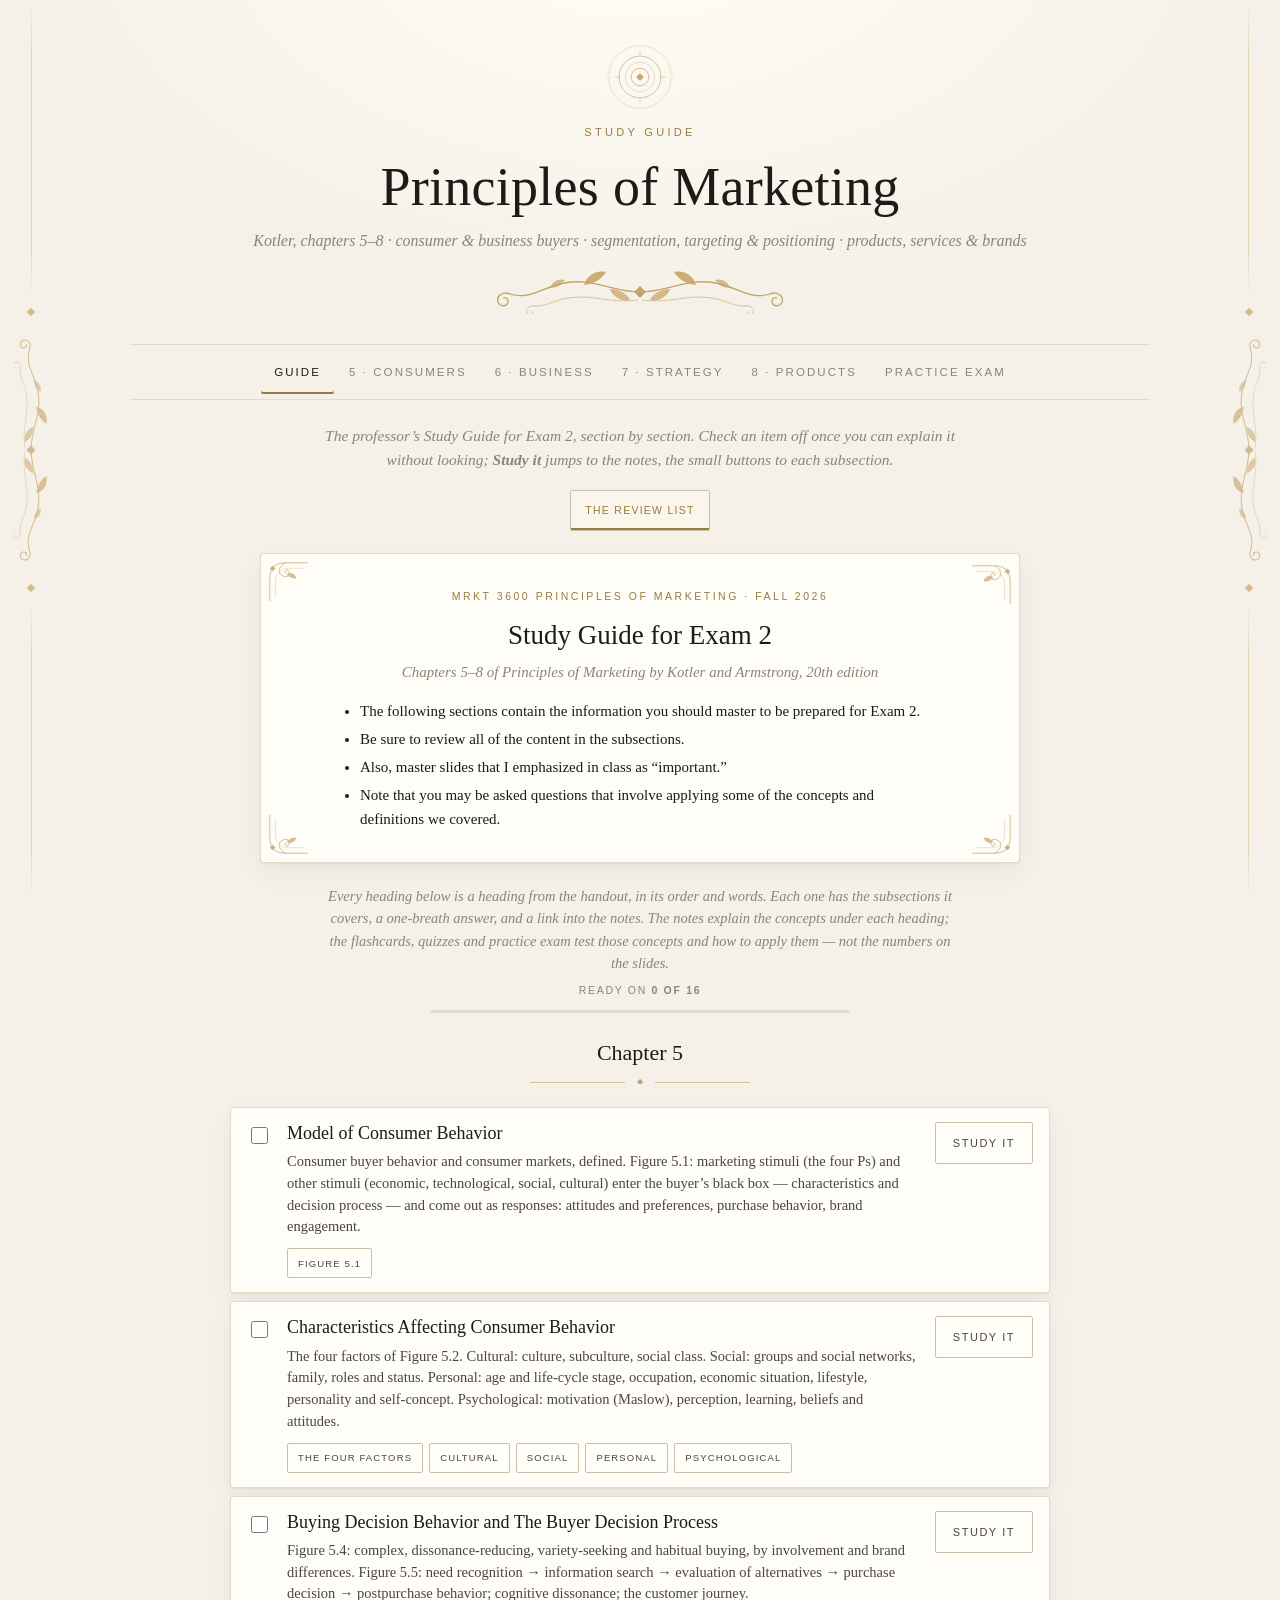
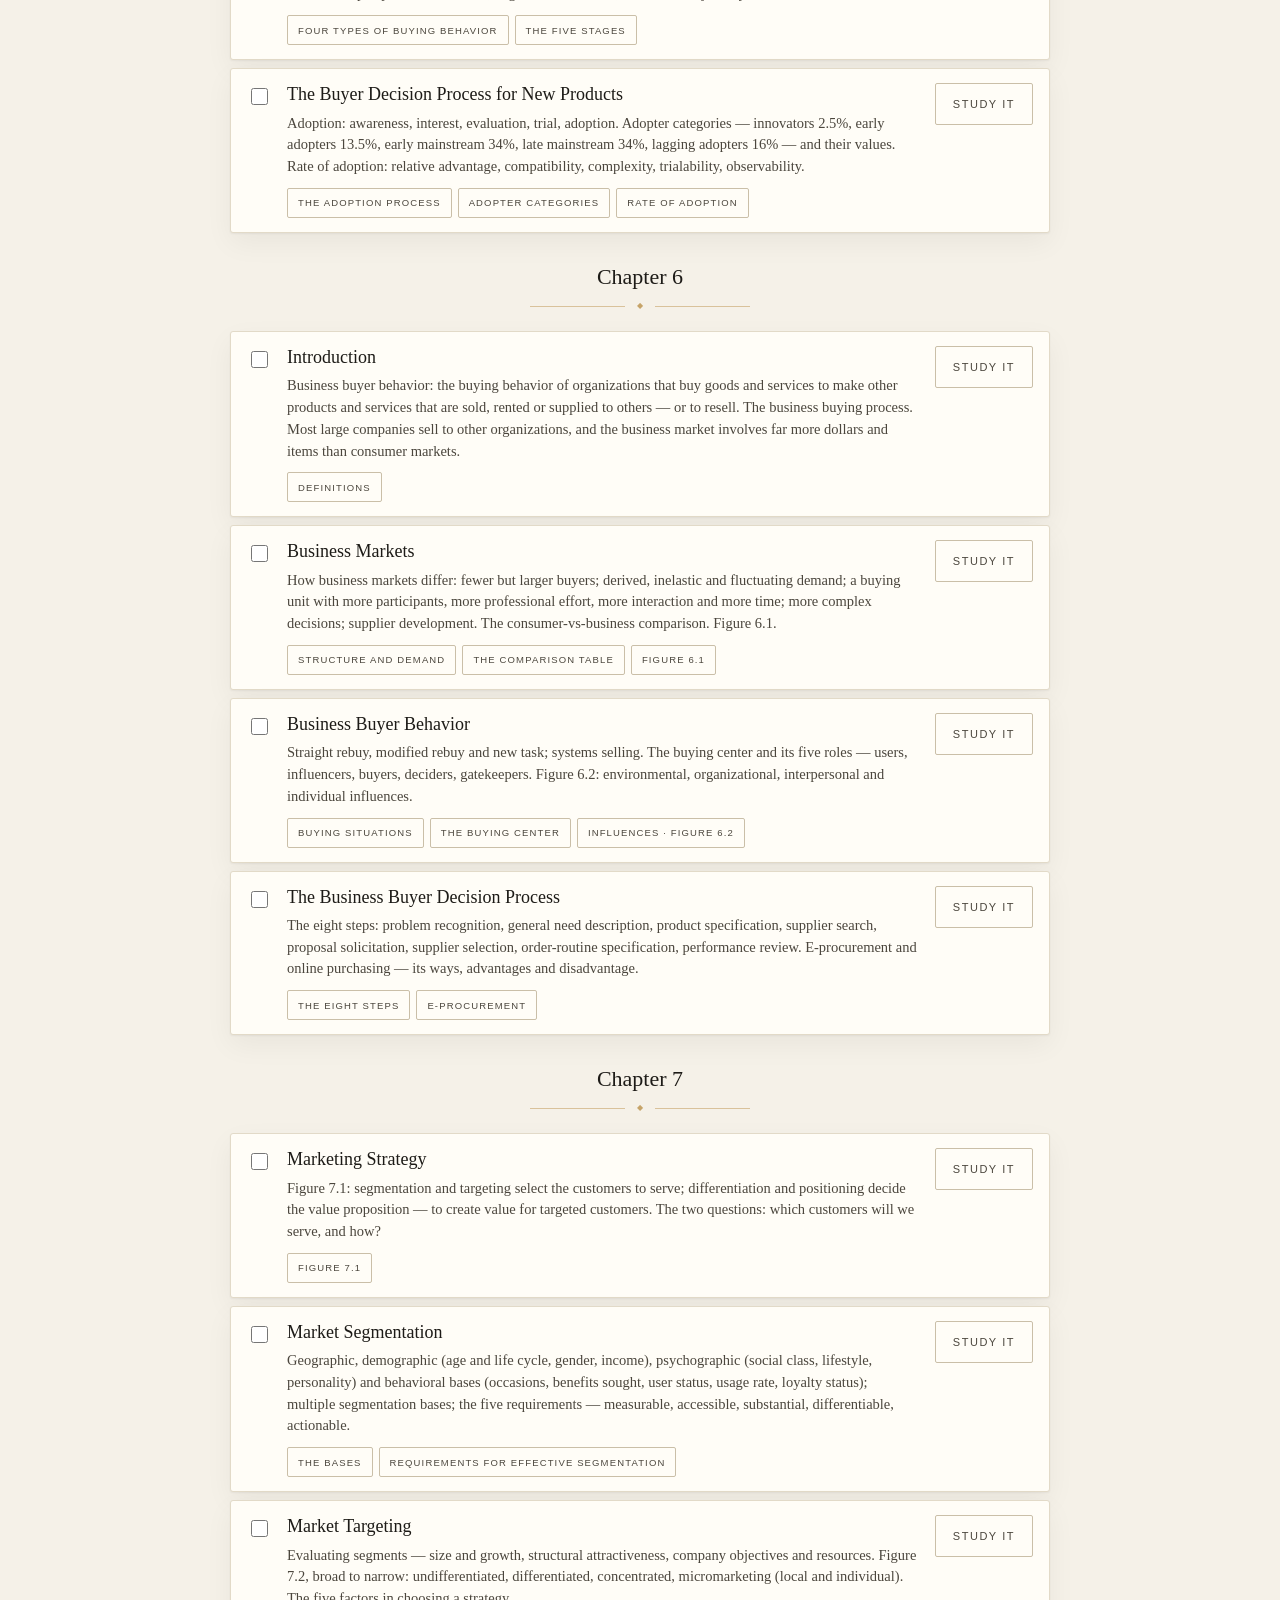
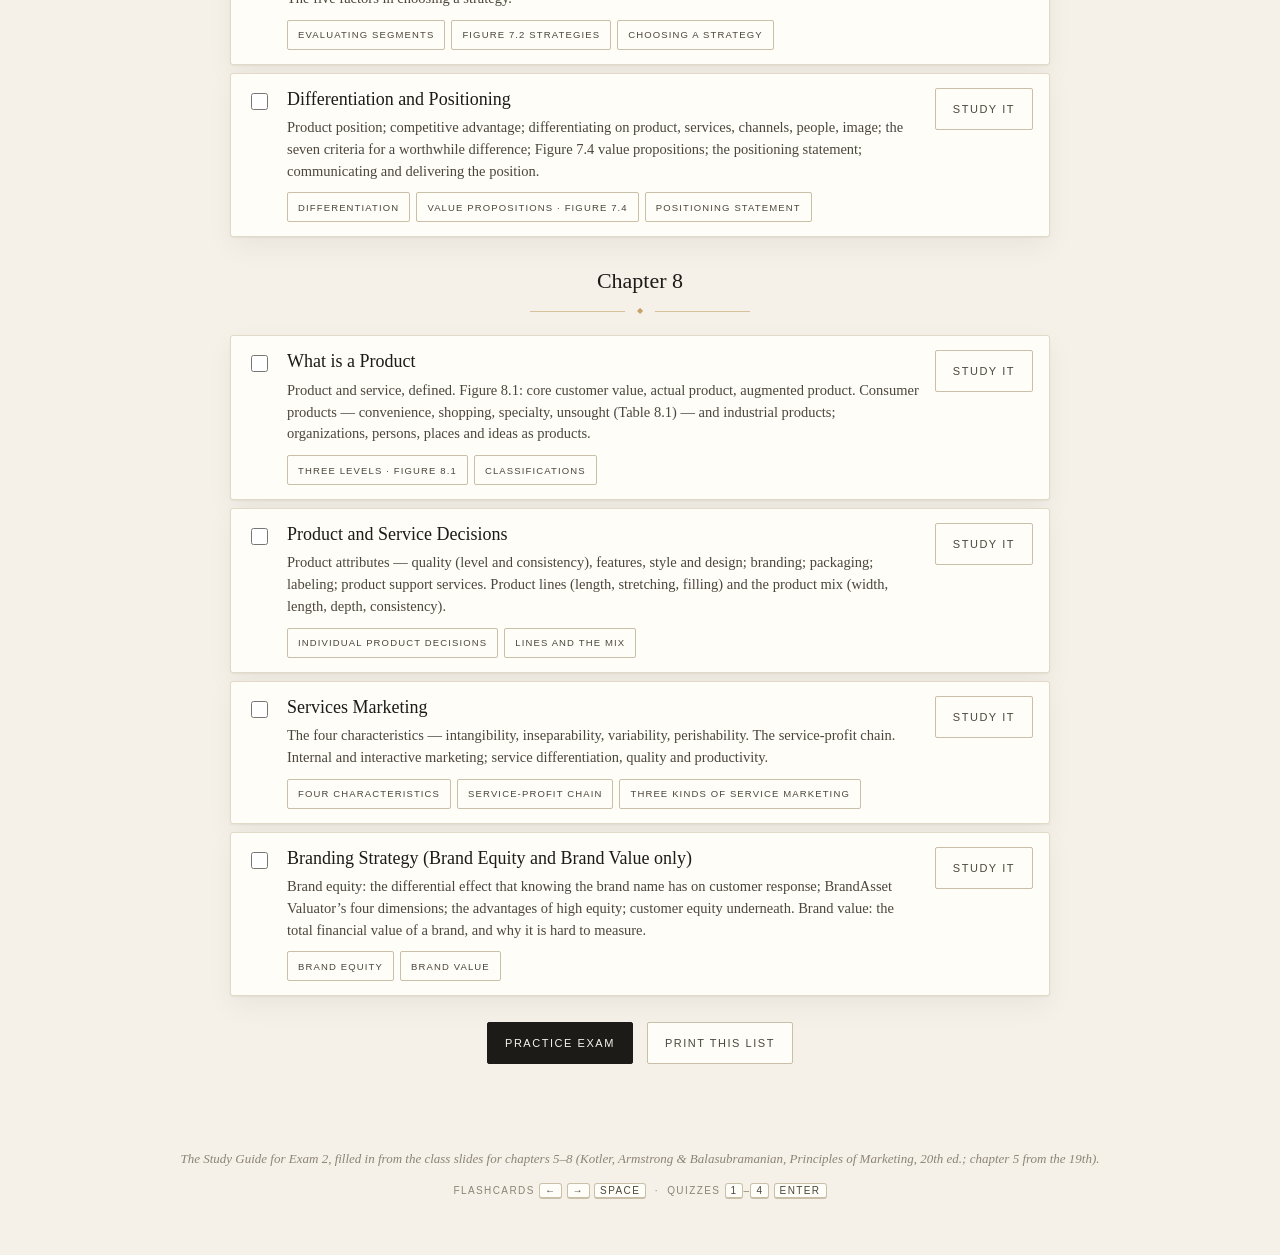
==== commit 96109780: "Phones: option bars fill each row instead of hanging left Co-Authored-By: Claude Opus 5.5 (1M contex" ====
--- a/index.html
+++ b/index.html
@@ -372,6 +372,10 @@
 .qtag.tier.t0{color:var(--ink);border-style:dashed;border-color:var(--gold)}
 .tsub{display:block;font-family:var(--serif);font-style:italic;font-size:13.5px;color:var(--muted);margin-top:2px;line-height:1.45}
 .setnote{max-width:560px;margin:18px auto 0;font-size:14px;line-height:1.55;color:var(--muted);font-style:italic;text-align:center}
+.fifty{margin:22px auto 0;max-width:560px;text-align:center}
+.fifty .btn{font-size:12px;padding:12px 26px}
+.fifty p{max-width:520px;margin:12px auto 0;font-size:14px;line-height:1.55;color:var(--muted);font-style:italic}
+.orline{margin:26px auto 4px;font-family:var(--sans);font-size:10px;letter-spacing:.2em;text-transform:uppercase;color:var(--muted);text-align:center}
 .setup{max-width:600px;margin:0 auto;text-align:center}
 .setup .row{margin:12px 0}
 .misslist .g{font-family:var(--serif);font-size:15px;min-width:0;flex:1;letter-spacing:0}
@@ -425,6 +429,10 @@
   .gitem{grid-template-columns:1fr;box-shadow:none;break-inside:avoid;padding:8px 10px}
   .gitem.ok{background:none}
 }
+
+/* when an option bar wraps on a phone, every row fills the width, so nothing hangs off to the left */
+.seg{justify-content:center}
+.seg button{flex:1 1 auto;border-bottom:1px solid var(--line);margin-bottom:-1px}
 </style>
 </head>
 <body>
@@ -782,17 +790,19 @@
    '<p>Marketers help buyers along: if consumers don’t perceive a need, advertising can trigger it; if they know the product but hold unfavorable attitudes, change the product or the perceptions; if they hesitate to try, offer a sample or a trial.</p>'+
    '<h3 class="sub" id="c5-adopters">Figure 5.6 · Adopter categories by time of adoption</h3>'+
    '<p>People differ in how ready they are to try new products. The shares below are the textbook’s; the class described who tends to fall in each group.</p>'+
+   '<div class="exam-tip"><b>Two namings</b>The slide writes “Early <b>majority</b>/mainstream” and “Later majority/mainstream,” and the last group is <b>laggards</b> or lagging adopters. Majority and mainstream are the same group — recognise either.</div>'+
    '<div class="tblwrap"><table class="tbl"><thead><tr><th>Group</th><th>Share</th><th>Value</th><th>Who they tend to be</th></tr></thead><tbody>'+
    '<tr><td class="head">Innovators</td><td class="num">2.5%</td><td class="sm"><b>Venturesome</b> — try new ideas at some risk.</td><td class="sm">Risk takers, often affluent, close to the technology behind the product.</td></tr>'+
    '<tr><td class="head">Early adopters</td><td class="num">13.5%</td><td class="sm">Guided by <b>respect</b> — opinion leaders who adopt early but carefully.</td><td class="sm">The most influential group — “thought leaders,” high social status, active in social media.</td></tr>'+
-   '<tr><td class="head">Early mainstream</td><td class="num">34%</td><td class="sm"><b>Deliberate</b> — rarely leaders, but adopt before the average person.</td><td class="sm">Risk averse, above-average status, in contact with the thought leaders.</td></tr>'+
-   '<tr><td class="head">Late mainstream</td><td class="num">34%</td><td class="sm"><b>Skeptical</b> — adopt only after a majority has tried it.</td><td class="sm">Risk averse, less contact with thought leaders, less money to risk.</td></tr>'+
-   '<tr><td class="head">Lagging adopters</td><td class="num">16%</td><td class="sm"><b>Tradition bound</b> — suspicious of change; adopt when it has become a tradition itself.</td><td class="sm">Highly change averse; their arrival signals the product is starting to decline.</td></tr>'+
+   '<tr><td class="head">Early majority / early mainstream</td><td class="num">34%</td><td class="sm"><b>Deliberate</b> — rarely leaders, but adopt before the average person.</td><td class="sm">Risk averse, above-average status, in contact with the thought leaders.</td></tr>'+
+   '<tr><td class="head">Late majority / late mainstream</td><td class="num">34%</td><td class="sm"><b>Skeptical</b> — adopt only after a majority has tried it.</td><td class="sm">Risk averse, less contact with thought leaders, less money to risk.</td></tr>'+
+   '<tr><td class="head">Laggards / lagging adopters</td><td class="num">16%</td><td class="sm"><b>Tradition bound</b> — suspicious of change; adopt when it has become a tradition itself.</td><td class="sm">Highly change averse; their arrival signals the product is starting to decline.</td></tr>'+
    '</tbody></table></div>'+
    '<p class="ask">The professor’s slide lists lagging adopters at 10%; Figure 5.6 and the arithmetic (2.5 + 13.5 + 34 + 34 + 16 = 100) say 16%. Use 16% unless he says otherwise.</p>'+
    '<p>New-product marketers target innovators and early adopters first, because they in turn influence the later adopters.</p>'+
    '<h3 class="sub" id="c5-rate">Characteristics that affect the rate of adoption</h3>'+
-   '<ul><li><b>Relative advantage</b> — the degree to which the innovation appears superior to existing products. The bigger the advantage, the faster the adoption.</li><li><b>Compatibility</b> — how well it fits the values and experiences of potential consumers.</li><li><b>Complexity</b> — how difficult it is to understand or use; the harder, the slower.</li><li><b>Trialability</b> — whether it can be tried on a limited basis.</li><li><b>Observability</b> — whether the results can be observed or described to others.</li></ul>'+
+   '<div class="exam-tip"><b>Two names for the last two</b>The class notes call them <b>divisibility</b> and <b>communicability</b>; the slides and the textbook call the same two <b>trialability</b> and <b>observability</b>. Same definitions — recognise either.</div>'+
+   '<ul><li><b>Relative advantage</b> — the degree to which the innovation appears superior to existing products. The bigger the advantage, the faster the adoption.</li><li><b>Compatibility</b> — how well it fits the values and experiences of potential consumers.</li><li><b>Complexity</b> — how difficult it is to understand or use; the harder, the slower.</li><li><b>Trialability</b>, in the class notes <b>divisibility</b> — whether it can be tried on a limited basis.</li><li><b>Observability</b>, in the class notes <b>communicability</b> — whether the results can be observed or described to others.</li></ul>'+
    '<p>Also: initial and ongoing costs, risk and uncertainty, social approval. Marketers study all of these when developing and marketing a new product.</p>'}
  ],
  decks:[
@@ -852,20 +862,21 @@
    ["The five stages of adoption","Awareness, interest, evaluation, trial, adoption","g5-newprod"],
    ["Adopter shares","Innovators 2.5%, early adopters 13.5%, early mainstream 34%, late mainstream 34%, lagging adopters 16%","g5-newprod"],
    ["Adopter values","Venturesome, respect, deliberate, skeptical, tradition bound","g5-newprod"],
-   ["Five characteristics of the rate of adoption","Relative advantage, compatibility, complexity, trialability, observability","g5-newprod"]]}
+   ["Five characteristics of the rate of adoption","Relative advantage, compatibility, complexity, trialability, observability","g5-newprod"],
+   ["The class notes’ names for the last two","Divisibility = trialability (tried on a limited basis); communicability = observability (results can be seen or described)","g5-newprod"],
+   ["Adopter categories, both namings","Innovators · early adopters · early majority (early mainstream) · late majority (late mainstream) · laggards (lagging adopters)","g5-newprod"]]}
  ]
 };
 
 /* ---- chapter 5 questions: the concepts under each heading, and how to apply them ---- */
 var QB = [
- {tp:"c5",sec:"g5-model",t:"mc",q:"Consumer buyer behavior refers to the buying behavior of:",a:"final consumers — individuals and households buying for personal consumption",w:["organizations buying for resale","wholesalers and retailers","governments and institutions"],e:"Final consumers. Organizations are chapter 6."},
+ {tp:"c5",sec:"g5-model",t:"mc",q:"Consumer buyer behavior refers to the buying behavior of:",a:"final consumers — individuals and households buying for personal consumption",w:["organizations that buy goods and services for use in producing other products","wholesalers and retailers that buy finished goods in order to resell them","government agencies and institutions that serve the people in their care"],e:"Final consumers. Organizations are chapter 6."},
  {tp:"c5",sec:"g5-model",t:"mc",q:"Consumer markets consist of:",a:"all the individuals and households that buy goods and services for personal consumption",w:["all the organizations that buy goods to resell","all the retailers in a country","everyone who could possibly be reached by advertising"],e:"Consumer markets — the people whose buying behavior chapter 5 is about."},
  {tp:"c5",sec:"g5-model",t:"mc",q:"In the model of buyer behavior, the “black box” contains:",a:"the buyer’s characteristics and decision process",w:["the four Ps","economic and cultural stimuli","purchase behavior and brand engagement"],e:"Stimuli enter the black box (characteristics + decision process) and produce responses."},
  {tp:"c5",sec:"g5-model",t:"mc",q:"Why does the model call the buyer’s mind a “black box”?",a:"Stimuli and responses can be observed, but what happens inside the buyer cannot",w:["Consumers refuse to answer surveys","It applies only to online buying","Marketers are not allowed to study it"],e:"Marketers can measure what goes in and what comes out; the characteristics and decision process in between have to be inferred."},
- {tp:"c5",sec:"g5-model",t:"mc",q:"In Figure 5.1, which of these is a marketing stimulus?",a:"Promotion",w:["Economic conditions","Technology","Culture"],e:"Marketing stimuli are the four Ps — product, price, place, promotion; economic, technological, social and cultural forces are the other stimuli."},
- {tp:"c5",sec:"g5-model",t:"mc",q:"In Figure 5.1, which of these is an “other” stimulus rather than a marketing stimulus?",a:"A change in technology",w:["A price cut","A new ad campaign","A new store location"],e:"Price, promotion and place are the company’s own stimuli; technology, the economy, and social and cultural forces are the other stimuli."},
- {tp:"c5",sec:"g5-model",t:"mc",q:"In Figure 5.1, which of these is a buyer response?",a:"Purchase behavior — what, when, where and how much",w:["The buyer’s decision process","Marketing stimuli","The buyer’s characteristics"],e:"Responses: buying attitudes and preferences; purchase behavior; brand engagements and relationships."},
- {tp:"c5",sec:"g5-model",ap:true,t:"mc",q:"A company cuts its price and sales rise, but nobody can explain why buyers reacted the way they did. The part of Figure 5.1 the company cannot see is:",a:"the buyer’s black box — characteristics and decision process",w:["the marketing stimuli","the buyer responses","the other stimuli"],e:"The price cut is a stimulus it controls; the sales are a response it can measure; the reason lies in the black box."},
+ {tp:"c5",sec:"g5-model",t:"mc",q:"The central question chapter 5 sets out to answer is:",a:"How do consumers respond to the various marketing efforts the company might use?",w:["How should a company price its products?","Which segments should a company enter?","How is a brand valued financially?"],e:"The whole chapter exists to answer it — and the answer lies inside the black box."},
+ {tp:"c5",sec:"g5-model",t:"mc",q:"In the model of buyer behavior, which of these is a buyer response rather than a stimulus?",a:"Purchase behavior — what, when, where and how much",w:["The buyer’s decision process","Marketing stimuli","The buyer’s characteristics"],e:"Responses: buying attitudes and preferences; purchase behavior; brand engagements and relationships."},
+ {tp:"c5",sec:"g5-model",ap:true,t:"mc",q:"A company cuts its price and sales rise, but nobody can explain why buyers reacted the way they did. The part of the model the company cannot see is:",a:"the buyer’s black box — characteristics and decision process",w:["the marketing stimuli","the buyer responses","the other stimuli"],e:"The price cut is a stimulus it controls; the sales are a response it can measure; the reason lies in the black box."},
  {tp:"c5",sec:"g5-model",t:"tf",q:"Marketers can measure the whats, wheres and whens of consumer buying, but the whys are hard to see.",a:true,e:"True — that is why it is called the black box."},
 
  {tp:"c5",sec:"g5-chars",t:"mc",q:"Which of these is NOT one of the four major factors influencing consumer behavior?",a:"Economic",w:["Cultural","Social","Psychological"],e:"Cultural, social, personal, psychological. Economic situation is a personal factor, not one of the four."},
@@ -873,19 +884,19 @@
  {tp:"c5",sec:"g5-chars",t:"mc",q:"Groups within a culture with shared value systems based on common life experiences are:",a:"subcultures",w:["reference groups","social classes","opinion leaders"],e:"Subcultures — nationalities, religions, racial groups, regions."},
  {tp:"c5",sec:"g5-chars",t:"mc",q:"Marketers try to spot cultural shifts in order to:",a:"discover new products that might be wanted",w:["change consumers’ basic values","avoid selling to subcultures","control the cultural factor"],e:"The shift toward health and fitness created a huge industry; so did the shift to bottled water."},
  {tp:"c5",sec:"g5-chars",t:"mc",q:"Society’s relatively permanent and ordered divisions whose members share similar values, interests and behaviors are:",a:"social classes",w:["subcultures","reference groups","life-cycle stages"],e:"Social classes. In the U.S. the lines are not fixed — people can move."},
- {tp:"c5",sec:"g5-chars",t:"mc",q:"Social class is measured by:",a:"a combination of occupation, income, education, wealth and other variables",w:["income alone","the neighborhood a person lives in","the brands a person buys"],e:"Not a single factor but a combination."},
+ {tp:"c5",sec:"g5-chars",t:"mc",q:"Social class is measured by:",a:"a combination of occupation, income, education, wealth and other variables",w:["a person’s income alone, since that is what sets what they can afford to buy","the neighborhood a person lives in, which reflects what they can afford","the brands a person buys, which show where they place themselves socially"],e:"Not a single factor but a combination."},
  {tp:"c5",sec:"g5-chars",t:"mc",q:"Why do marketers care about social class?",a:"People within a class tend to show similar buying behavior",w:["Class determines income exactly","Classes never change","Only the upper class buys brands"],e:"Similar preferences in clothing, furnishings, travel, financial services and cars."},
- {tp:"c5",sec:"g5-chars",t:"mc",q:"What is the difference between a subculture and a social class?",a:"A subculture is based on shared life experiences such as nationality or religion; a social class is an ordered division of society based on occupation, income, education and wealth",w:["A subculture is a personal factor; a social class is a social factor","They are the same thing","A social class is always smaller than a subculture"],e:"Both are cultural factors, but they group people on different things."},
+ {tp:"c5",sec:"g5-chars",t:"mc",q:"What is the difference between a subculture and a social class?",a:"A subculture is based on shared life experiences such as nationality or religion; a social class is an ordered division of society based on occupation, income, education and wealth",w:["A subculture is a personal factor while a social class is a social factor, so the two sit in different groups of Figure 5.2","They are the same thing — both describe groups of people who share values, interests and behaviors within a wider culture","A social class is always smaller than a subculture because it is measured by income alone rather than by shared experience"],e:"Both are cultural factors, but they group people on different things."},
  {tp:"c5",sec:"g5-chars",t:"mc",q:"People within a reference group who exert influence because of special skills, knowledge or personality are:",a:"opinion leaders",w:["gatekeepers","early majority","brand ambassadors"],e:"Opinion leaders."},
  {tp:"c5",sec:"g5-chars",t:"mc",q:"The most important consumer-buying organization in society is:",a:"the family",w:["the reference group","the social class","the online social network"],e:"The family."},
  {tp:"c5",sec:"g5-chars",t:"mc",q:"Psychographics measure a consumer’s AIOs, which stand for:",a:"activities, interests, opinions",w:["age, income, occupation","attitudes, intentions, outcomes","awareness, interest, ownership"],e:"Activities, interests and opinions — the measure of lifestyle."},
  {tp:"c5",sec:"g5-chars",t:"mc",q:"The specific mix of human traits attributed to a particular brand is its:",a:"brand personality",w:["brand equity","brand position","brand image"],e:"Brand personality — five traits: sincerity, excitement, competence, sophistication, ruggedness."},
  {tp:"c5",sec:"g5-chars",t:"mc",q:"A need that is sufficiently pressing to direct a person to seek satisfaction is a:",a:"motive",w:["cue","belief","stimulus"],e:"A motive, or drive."},
  {tp:"c5",sec:"g5-chars",t:"mc",q:"In Maslow’s hierarchy, which need is the most pressing?",a:"Physiological",w:["Safety","Social","Esteem"],e:"Physiological (hunger, thirst) sits at the bottom; self-actualization at the top."},
- {tp:"c5",sec:"g5-chars",t:"mc",q:"Perception is:",a:"the process by which people select, organize and interpret information to form a meaningful picture of the world",w:["a need pressing enough to direct a person to act","a change in behavior arising from experience","the esteem society gives to a role"],e:"Perception — and it works through selective attention, distortion and retention."},
+ {tp:"c5",sec:"g5-chars",t:"mc",q:"Perception is:",a:"the process by which people select, organize and interpret information to form a meaningful picture of the world",w:["a need that has become pressing enough to direct a person to act on satisfying it","a change in a person’s behavior that arises from experience and is then reinforced","the general esteem that society attaches to a role a person occupies in a group"],e:"Perception — and it works through selective attention, distortion and retention."},
  {tp:"c5",sec:"g5-chars",t:"mc",q:"Learning occurs through the interplay of:",a:"drives, stimuli, cues, responses and reinforcement",w:["needs, wants and demands","attention, distortion and retention","awareness, interest, evaluation, trial, adoption"],e:"Drives, stimuli, cues, responses, reinforcement."},
  {tp:"c5",sec:"g5-chars",t:"mc",q:"Minor stimuli that determine when, where and how a person responds are:",a:"cues",w:["drives","motives","reinforcements"],e:"Cues — several camera brands in a window, a sale price, a friend’s comment."},
- {tp:"c5",sec:"g5-chars",t:"mc",q:"An attitude is:",a:"a person’s consistently favorable or unfavorable evaluations, feelings and tendencies toward an object or idea",w:["a descriptive thought a person holds about something","a minor stimulus that triggers a response","a group used as a point of comparison"],e:"An attitude; the descriptive thought is a belief."},
+ {tp:"c5",sec:"g5-chars",t:"mc",q:"An attitude is:",a:"a person’s consistently favorable or unfavorable evaluations, feelings and tendencies toward an object or idea",w:["a descriptive thought a person holds about something, built up from experience","a minor stimulus that determines when, where and how a person responds to a drive","a group that serves as a direct or indirect point of comparison in forming behavior"],e:"An attitude; the descriptive thought is a belief."},
  {tp:"c5",sec:"g5-chars",ap:true,t:"mc",q:"A family buys a Honda because the parents always drove Hondas. Which factor is at work?",a:"Family — a social factor",w:["Occupation — a personal factor","Learning — a psychological factor","Subculture — a cultural factor"],e:"The brand parents used becomes the brand the children buy."},
  {tp:"c5",sec:"g5-chars",ap:true,t:"mc",q:"A working mother buys a tailored blazer for the office and a team jersey for the game. Which concept explains this?",a:"Roles and status",w:["Social class","Cognitive dissonance","Selective retention"],e:"People choose products appropriate to their roles and status."},
  {tp:"c5",sec:"g5-chars",ap:true,t:"mc",q:"A teenager insists on the sneakers her favorite athlete wears. Which social factor is most at work?",a:"Reference groups and opinion leaders",w:["Social class","Economic situation","Learning"],e:"The athlete is an opinion leader in a reference group the teenager compares herself to."},
@@ -898,7 +909,7 @@
  {tp:"c5",sec:"g5-chars",ap:true,t:"mc",q:"Because her last Nikon worked well, a photographer buys Nikon again without considering other brands. Which psychological factor is at work?",a:"Learning — the earlier purchase was reinforced",w:["Perception","Motivation research","Subculture"],e:"A rewarding response is reinforced, so the same response is more likely next time."},
  {tp:"c5",sec:"g5-chars",t:"tf",q:"For the most part, marketers can control the cultural, social, personal and psychological factors that shape buying.",a:false,e:"False — they cannot control them, but must take them into account."},
  {tp:"c5",sec:"g5-chars",t:"tf",q:"In the United States, the lines between social classes are fixed and rigid.",a:false,e:"False — people can move to a higher class or drop to a lower one."},
- {tp:"c5",sec:"g5-chars",t:"tf",q:"Word-of-mouth from trusted friends tends to be more credible than advertising.",a:true,e:"True."},
+ {tp:"c5",sec:"g5-chars",t:"tf",q:"Word-of-mouth from trusted friends tends to be more credible than advertising.",a:true,e:"True — commercial sources inform, but personal sources legitimise. That is why marketers work to reach opinion leaders instead of only buying ads."},
  {tp:"c5",sec:"g5-chars",t:"tf",q:"Once a Maslow need is satisfied, it stops being a motivator.",a:true,e:"True — the person moves to the next most important need."},
  {tp:"c5",sec:"g5-chars",t:"tf",q:"A belief is a descriptive thought a person holds about something; an attitude is an evaluation of it.",a:true,e:"True — beliefs make up product images; attitudes are consistent evaluations and feelings."},
  {tp:"c5",sec:"g5-chars",t:"tf",q:"Attitudes are easy to change, so marketers usually try to change them rather than fit the product to them.",a:false,e:"False — attitudes are hard to change, so companies usually fit products into existing attitudes."},
@@ -910,10 +921,10 @@
  {tp:"c5",sec:"g5-decide",t:"mc",q:"Which information sources normally inform the buyer, while which legitimize or evaluate?",a:"Commercial sources inform; personal sources legitimize",w:["Personal sources inform; commercial sources legitimize","Public sources inform; experiential sources legitimize","Experiential sources inform; public sources legitimize"],e:"Consumers get the most information from commercial sources, but the most effective sources tend to be personal."},
  {tp:"c5",sec:"g5-decide",t:"mc",q:"Two things that can come between purchase intention and purchase decision are:",a:"attitudes of others and unexpected situational factors",w:["price and promotion","culture and subculture","drives and cues"],e:"Attitudes of others; unexpected situational factors."},
  {tp:"c5",sec:"g5-decide",t:"mc",q:"Buyer discomfort caused by postpurchase conflict is:",a:"cognitive dissonance",w:["selective retention","need recognition","variety seeking"],e:"Cognitive dissonance — felt at least a little after every major purchase."},
- {tp:"c5",sec:"g5-decide",t:"mc",q:"What determines whether a buyer is satisfied with a purchase?",a:"The relationship between expectations and the product’s perceived performance",w:["The price paid","The number of alternatives evaluated","The strength of the brand"],e:"Expectations vs. perceived performance."},
+ {tp:"c5",sec:"g5-decide",t:"mc",q:"What determines whether a buyer is satisfied with a purchase?",a:"The relationship between expectations and the product’s perceived performance",w:["The price paid, since a buyer who pays less is always the more satisfied one","The number of alternative brands the buyer evaluated before making a choice","The strength of the brand, since a well-known name reassures the buyer"],e:"Expectations vs. perceived performance."},
  {tp:"c5",sec:"g5-decide",t:"mc",q:"Why should marketers pay attention to the entire buying process rather than just the purchase decision?",a:"Because the process starts long before the purchase and continues long after it",w:["Because consumers always follow all five stages in order","Because only the purchase decision can be influenced","Because the other stages do not exist for routine purchases"],e:"Need recognition comes long before the sale; satisfaction, dissonance and advocacy come after."},
  {tp:"c5",sec:"g5-decide",t:"mc",q:"Which stage do marketers try to influence by reinforcing the benefits of the brand the customer chose?",a:"Postpurchase behavior",w:["Need recognition","Information search","Evaluation of alternatives"],e:"Reinforcing the chosen brand’s benefits reduces cognitive dissonance."},
- {tp:"c5",sec:"g5-decide",t:"mc",q:"The customer journey is:",a:"the sum of the ongoing experiences consumers have with a brand that affect their buying, engagement and advocacy over time",w:["the five stages of a single purchase","the route a product takes from factory to store","the adoption process for a new product"],e:"Understanding it lets marketers create experiences that lead to purchase, engagement and advocacy."},
+ {tp:"c5",sec:"g5-decide",t:"mc",q:"The customer journey is:",a:"the sum of the ongoing experiences consumers have with a brand that affect their buying, engagement and advocacy over time",w:["the five stages a consumer passes through between recognising a need and buying a particular brand","the route a product travels from the factory through wholesalers and retailers to the final consumer","the mental process a consumer goes through from first hearing of a new product to using it regularly"],e:"Understanding it lets marketers create experiences that lead to purchase, engagement and advocacy."},
  {tp:"c5",sec:"g5-decide",ap:true,t:"mc",q:"A student researches laptops for weeks, compares specs, reads reviews and finally buys. This is:",a:"complex buying behavior",w:["habitual buying behavior","variety-seeking buying behavior","dissonance-reducing buying behavior"],e:"High involvement, significant brand differences."},
  {tp:"c5",sec:"g5-decide",ap:true,t:"mc",q:"A couple buys carpeting quickly because the brands all look alike, then worries afterward whether they chose well. This is:",a:"dissonance-reducing buying behavior",w:["complex buying behavior","habitual buying behavior","variety-seeking buying behavior"],e:"High involvement (expensive, infrequent) with few perceived differences — dissonance follows."},
  {tp:"c5",sec:"g5-decide",ap:true,t:"mc",q:"A shopper grabs a different flavor of chips each week just to try something new. This is:",a:"variety-seeking buying behavior",w:["habitual buying behavior","complex buying behavior","dissonance-reducing buying behavior"],e:"Low involvement, significant differences — brand switching without dissatisfaction."},
@@ -925,9 +936,9 @@
  {tp:"c5",sec:"g5-decide",ap:true,t:"mc",q:"After buying a new car, a buyer keeps reading reviews of it to feel sure he chose right. This is:",a:"reducing cognitive dissonance",w:["variety seeking","need recognition","information search before purchase"],e:"Postpurchase dissonance — marketers help by reinforcing the chosen brand’s benefits."},
  {tp:"c5",sec:"g5-decide",ap:true,t:"mc",q:"Her new blender works even better than she expected. According to the model, she is:",a:"delighted — and likely to buy again and tell others",w:["dissatisfied, because expectations were too low","in the information-search stage","experiencing variety seeking"],e:"Performance above expectations delights; below, disappoints; at, satisfies."},
  {tp:"c5",sec:"g5-decide",t:"tf",q:"Habitual buying behavior reflects strong brand loyalty.",a:false,e:"False — it is habit, not loyalty; buyers respond to price or coupons."},
- {tp:"c5",sec:"g5-decide",t:"tf",q:"The buying process may end in a decision not to buy.",a:true,e:"True."},
+ {tp:"c5",sec:"g5-decide",t:"tf",q:"The buying process may end in a decision not to buy.",a:true,e:"True — the process starts long before the purchase and continues long after it, and a buyer can stop at any stage. That is why marketers work the whole process, not just the moment of sale."},
  {tp:"c5",sec:"g5-decide",t:"tf",q:"Consumers always pass through all five stages of the decision process in order.",a:false,e:"False — in routine purchases they skip or reverse stages."},
- {tp:"c5",sec:"g5-decide",t:"tf",q:"Almost all major purchases result in some cognitive dissonance.",a:true,e:"True."},
+ {tp:"c5",sec:"g5-decide",t:"tf",q:"Almost all major purchases result in some cognitive dissonance.",a:true,e:"True — the buyer is glad of the chosen brand’s benefits but uneasy about its drawbacks and about what the rejected brands offered. Marketers reduce it by reinforcing the choice after the sale."},
 
  {tp:"c5",sec:"g5-newprod",t:"mc",q:"The stages of the adoption process, in order, are:",a:"awareness, interest, evaluation, trial, adoption",w:["interest, awareness, trial, evaluation, adoption","awareness, trial, interest, evaluation, adoption","need, search, evaluation, purchase, review"],e:"Awareness → interest → evaluation → trial → adoption."},
  {tp:"c5",sec:"g5-newprod",t:"mc",q:"In the adoption process, trial means the consumer:",a:"tries the product on a small scale to estimate its value",w:["hears of the product for the first time","decides on full and regular use","seeks information about it"],e:"Trial — on a small scale, before deciding on regular use."},
@@ -935,7 +946,10 @@
  {tp:"c5",sec:"g5-newprod",t:"mc",q:"Which adopter group is described as venturesome — willing to try new ideas at some risk?",a:"Innovators",w:["Early adopters","Early mainstream","Lagging adopters"],e:"Innovators. The early adopters are guided by respect."},
  {tp:"c5",sec:"g5-newprod",t:"mc",q:"Which adopter group is described as “guided by respect” — opinion leaders who adopt early but carefully?",a:"Early adopters",w:["Innovators","Early mainstream","Late mainstream"],e:"Early adopters. Innovators are venturesome; the early mainstream deliberate; the late mainstream skeptical; laggards tradition bound."},
  {tp:"c5",sec:"g5-newprod",t:"mc",q:"Why do new-product marketers aim their first efforts at innovators and early adopters?",a:"Because they influence the later adopters",w:["Because they are the largest groups","Because they are the least price sensitive","Because they never abandon a product"],e:"Early adopters are opinion leaders; the mainstream watches them."},
- {tp:"c5",sec:"g5-newprod",t:"mc",q:"The degree to which an innovation may be tried on a limited basis is its:",a:"trialability",w:["observability","compatibility","relative advantage"],e:"Trialability."},
+ {tp:"c5",sec:"g5-newprod",t:"mc",q:"The degree to which an innovation may be tried on a limited basis is its:",a:"trialability",w:["observability","compatibility","relative advantage"],e:"Trialability — the class notes call this one divisibility."},
+ {tp:"c5",sec:"g5-newprod",t:"mc",q:"In the class notes, the degree to which an innovation may be tried on a limited basis is called:",a:"divisibility",w:["communicability","compatibility","complexity"],e:"Divisibility in the class notes = trialability in the textbook. Same definition."},
+ {tp:"c5",sec:"g5-newprod",t:"mc",q:"In the class notes, the degree to which the results of using an innovation can be observed or described to others is called:",a:"communicability",w:["divisibility","relative advantage","complexity"],e:"Communicability in the class notes = observability in the textbook."},
+ {tp:"c5",sec:"g5-newprod",t:"mc",q:"Relative advantage, compatibility, complexity, divisibility and communicability are the five characteristics of:",a:"a product’s rate of adoption",w:["the buyer decision process","the adoption process","brand personality"],e:"The five traits that decide how fast an innovation spreads — divisibility and communicability are the class notes’ names for trialability and observability."},
  {tp:"c5",sec:"g5-newprod",t:"mc",q:"The degree to which an innovation fits the values and experiences of potential consumers is its:",a:"compatibility",w:["complexity","trialability","observability"],e:"Compatibility."},
  {tp:"c5",sec:"g5-newprod",ap:true,t:"mc",q:"A brand that wants people to try its new app offers a free two-week trial. Which adoption characteristic is it improving?",a:"Trialability",w:["Observability","Compatibility","Complexity"],e:"Trying it on a limited basis = trialability."},
  {tp:"c5",sec:"g5-newprod",ap:true,t:"mc",q:"A student sees a friend’s new smartwatch and starts reading about it. Which stage of the adoption process is he in?",a:"Interest",w:["Awareness","Trial","Adoption"],e:"Interest — he is seeking information. Awareness alone would be knowing it exists."},
@@ -1036,7 +1050,11 @@
    '<h3 class="sub" id="c6-eproc">E-procurement and online purchasing</h3>'+
    '<p><b>E-procurement</b> — purchasing through electronic connections between buyers and sellers, usually online — is standard procedure today. Companies do it through <b>reverse auctions</b> (post purchasing requests and invite suppliers to bid), <b>trading exchanges</b>, their own <b>company buying sites</b>, and <b>extranet</b> links with key suppliers.</p>'+
    '<div class="boxrow"><div class="box"><h4>Advantages</h4><ul><li>Access to new suppliers</li><li>Lowers costs</li><li>Speeds order processing and delivery</li><li>Enhances information sharing</li><li>Improves sales</li><li>Facilitates service and support</li><li>Frees buyers to focus on strategic issues</li></ul></div>'+
-   '<div class="box"><h4>Disadvantages</h4><ul><li>Can erode relationships as buyers search for new suppliers</li><li>Buyers use the internet to pit suppliers against one another, purchase by purchase</li></ul></div></div>'}
+   '<div class="box"><h4>Disadvantages</h4><ul><li>Can erode relationships as buyers search for new suppliers</li><li>Buyers use the internet to pit suppliers against one another, purchase by purchase</li></ul></div></div>'+
+   '<h3 class="sub" id="c6-instgov">Institutional and government markets</h3>'+
+   '<div class="exam-tip"><b>Not on the study guide — but it was in class</b>The handout&rsquo;s four chapter 6 headings leave this out, yet it is in the class notes and in both Quizlet sets. It is short, so learn it rather than gamble.</div>'+
+   '<ul><li><b>Institutional markets</b> consist of schools, hospitals, nursing homes and prisons that provide goods and services to the people in their care. They are often characterised by low budgets and captive patrons, and institutions differ in their sponsors and objectives, so each has its own buying needs.</li>'+
+   '<li><b>Government markets</b> tend to <b>favour domestic suppliers</b>, <b>require suppliers to submit bids</b>, and normally <b>award the contract to the lowest bidder</b>. They are affected by environmental factors and watched closely by the public, and they weigh <b>non-economic factors</b> too — favouring minority-owned firms, depressed firms and small businesses.</li></ul>'}
  ],
  decks:[
   {id:"terms", label:"Key terms", cards:[
@@ -1084,17 +1102,19 @@
    ["The eight steps","Problem recognition, general need description, product specification, supplier search, proposal solicitation, supplier selection, order-routine specification, performance review","g6-process"],
    ["Internal vs external stimuli for problem recognition","Internal: a breakdown, an unhappy manager. External: a trade show, an ad, a better price","g6-process"],
    ["Four ways to do e-procurement","Reverse auctions, trading exchanges, company buying sites, extranet links","g6-process"],
-   ["The main disadvantage of e-procurement","It can erode relationships as buyers search for new suppliers","g6-process"]]}
+   ["The main disadvantage of e-procurement","It can erode relationships as buyers search for new suppliers","g6-process"],
+   ["Institutional markets","Schools, hospitals, nursing homes and prisons that provide goods and services to the people in their care","g6-process"],
+   ["Government markets","Favour domestic suppliers, require bids, normally award to the lowest bidder — and weigh non-economic factors","g6-process"]]}
  ]
 };
 
 QB = QB.concat([
- {tp:"c6",sec:"g6-intro",t:"mc",q:"Business buyer behavior refers to the buying behavior of organizations that buy goods and services:",a:"for use in producing other products and services that are sold, rented or supplied to others",w:["for personal consumption","only for resale to consumers","only from the government"],e:"To make other products and services — or to resell."},
- {tp:"c6",sec:"g6-intro",t:"mc",q:"The business buying process is:",a:"how business buyers determine which products and services are needed, then find, evaluate and choose among suppliers and brands",w:["the five stages a consumer goes through","the process of setting prices for business customers","the way retailers display products"],e:"Determine the need, then find, evaluate and choose."},
- {tp:"c6",sec:"g6-intro",t:"mc",q:"Why are even consumer-products companies business marketers?",a:"Because they first sell to intermediaries such as retailers, which are business buyers",w:["Because consumers buy in bulk","Because the government regulates them","Because they never sell to individuals"],e:"A consumer brand’s first customer is usually a retailer or wholesaler."},
+ {tp:"c6",sec:"g6-intro",t:"mc",q:"Business buyer behavior refers to the buying behavior of organizations that buy goods and services:",a:"for use in producing other products and services that are sold, rented or supplied to others",w:["for their own personal consumption and that of the households they belong to","only for resale, without ever using what they buy to make anything themselves","only from government agencies, which award their contracts to the lowest bidder"],e:"To make other products and services — or to resell."},
+ {tp:"c6",sec:"g6-intro",t:"mc",q:"The business buying process is:",a:"how business buyers determine which products and services are needed, then find, evaluate and choose among suppliers and brands",w:["the five stages a consumer goes through from recognising a need to behaving a certain way afterwards","the method a company uses to set its prices for business customers who buy in large quantities","the way retailers arrange and display the products they have bought so that consumers will buy them"],e:"Determine the need, then find, evaluate and choose."},
+ {tp:"c6",sec:"g6-intro",t:"mc",q:"Why are even consumer-products companies business marketers?",a:"Because they first sell to intermediaries such as retailers, which are business buyers",w:["Because consumers buy in bulk and therefore behave much like organizations do","Because the government regulates consumer goods more tightly than business goods","Because they never sell to individuals, only to the stores that stock their goods"],e:"A consumer brand’s first customer is usually a retailer or wholesaler."},
  {tp:"c6",sec:"g6-intro",ap:true,t:"mc",q:"A tire maker sells tires to a car manufacturer for new cars and to auto-parts stores for resale. Both of these customers are:",a:"business buyers",w:["final consumers","unsought markets","consumer markets"],e:"One buys to produce, the other to resell — both are business markets."},
  {tp:"c6",sec:"g6-intro",t:"mc",q:"Which of these is NOT a business buyer?",a:"A family buying a car for weekend trips",w:["A factory buying steel to make appliances","A supermarket buying cereal to resell","A hospital buying cleaning supplies for its operations"],e:"Buying to produce, to resell, or to run operations is business buying; the family buys for personal consumption."},
- {tp:"c6",sec:"g6-intro",t:"mc",q:"Why does the business market involve more dollars and items than the consumer market?",a:"Each consumer purchase sits on top of a whole chain of business purchases — materials, parts, equipment, services",w:["Businesses pay higher prices for the same goods","Consumers buy only once a year","Business buyers are counted twice"],e:"Everything a consumer buys was first bought and sold many times between businesses."},
+ {tp:"c6",sec:"g6-intro",t:"mc",q:"Why does the business market involve more dollars and items than the consumer market?",a:"Each consumer purchase sits on top of a whole chain of business purchases — materials, parts, equipment, services",w:["Businesses are charged higher prices than consumers are for exactly the same goods and services","Consumers make only a few large purchases a year, while businesses buy something every day","Business buyers are counted twice, once as buyers and again as sellers of what they produce"],e:"Everything a consumer buys was first bought and sold many times between businesses."},
  {tp:"c6",sec:"g6-intro",t:"tf",q:"Business markets involve far more dollars and items than consumer markets.",a:true,e:"True — every consumer purchase rests on a chain of business purchases."},
  {tp:"c6",sec:"g6-intro",t:"tf",q:"Retailers and wholesalers that buy goods to resell are part of the business market.",a:true,e:"True — buying to resell or rent at a profit is business buying."},
 
@@ -1102,21 +1122,21 @@
  {tp:"c6",sec:"g6-markets",t:"mc",q:"Consumers buy Intel processors only when they buy devices with Intel inside. This illustrates:",a:"derived demand",w:["inelastic demand","fluctuating demand","elastic demand"],e:"Business demand is derived from consumer demand."},
  {tp:"c6",sec:"g6-markets",t:"mc",q:"Demand for many business products is not affected much by price changes in the short run. This is:",a:"inelastic demand",w:["derived demand","fluctuating demand","direct demand"],e:"Inelastic — a cheaper input does not by itself sell more of the final product."},
  {tp:"c6",sec:"g6-markets",t:"mc",q:"A small percentage change in consumer demand can cause a large change in business demand. This is:",a:"fluctuating demand",w:["inelastic demand","derived demand","habitual demand"],e:"Fluctuating — businesses cut equipment and inventory purchases sharply as soon as sales slow."},
- {tp:"c6",sec:"g6-markets",t:"mc",q:"Why is business demand inelastic in the short run?",a:"A change in the price of an input does not change how much of the final product consumers buy",w:["Business buyers do not care about price","Suppliers fix prices by contract","Business buyers always buy the same quantity"],e:"Cheaper leather does not make shoemakers buy much more leather unless people buy more shoes."},
+ {tp:"c6",sec:"g6-markets",t:"mc",q:"Why is business demand inelastic in the short run?",a:"A change in the price of an input does not change how much of the final product consumers buy",w:["Business buyers do not care about price, only about the reliability of their suppliers","Suppliers fix their prices by long-term contract, so the price cannot move at all","Business buyers always buy the same quantity each period regardless of conditions"],e:"Cheaper leather does not make shoemakers buy much more leather unless people buy more shoes."},
  {tp:"c6",sec:"g6-markets",t:"mc",q:"Which of these describes a business purchase rather than a consumer purchase?",a:"Formal decision process",w:["Direct demand","Elastic demand","Independent of the seller"],e:"Business: derived, inelastic, more fluctuating, professional buyer, complex and formal, buyer and seller dependent."},
- {tp:"c6",sec:"g6-markets",t:"mc",q:"Compared with a consumer purchase, a business purchase usually involves:",a:"more decision participants, more professional effort, more buyer–seller interaction and more time",w:["fewer people and a faster decision","less money and less risk","no written orders or formal approval"],e:"The nature of the buying unit."},
+ {tp:"c6",sec:"g6-markets",t:"mc",q:"Compared with a consumer purchase, a business purchase usually involves:",a:"more decision participants, more professional effort, more buyer–seller interaction and more time",w:["fewer people involved and a faster decision, because one professional buyer decides","less money at stake and less risk, since the items bought are usually routine ones","no written purchase orders and no formal approval, because the buyers trust each other"],e:"The nature of the buying unit."},
  {tp:"c6",sec:"g6-markets",t:"mc",q:"Supplier development is:",a:"the systematic development of networks of supplier-partners to ensure a dependable supply",w:["training a supplier’s sales force","buying from whichever supplier is cheapest today","a reverse auction among suppliers"],e:"A network of partners, not spot purchases."},
- {tp:"c6",sec:"g6-markets",t:"mc",q:"In Figure 6.1, which of these is one of the buyer responses?",a:"Supplier choice",w:["Cultural stimuli","The buying center","Competitive stimuli"],e:"Responses: product or service choice, supplier choice, order quantities, delivery terms and times, service terms, payment."},
- {tp:"c6",sec:"g6-markets",t:"mc",q:"What sits inside the buying organization in Figure 6.1, where the consumer model has the black box?",a:"The buying center and the buying decision process",w:["The four Ps","The buyer responses","The economic and technological stimuli"],e:"A buying center rather than one buyer, and a longer, more formal process."},
+ {tp:"c6",sec:"g6-markets",t:"mc",q:"In the model of business buyer behavior, which of these is one of the buyer responses?",a:"Supplier choice",w:["Cultural stimuli","The buying center","Competitive stimuli"],e:"Responses: product or service choice, supplier choice, order quantities, delivery terms and times, service terms, payment."},
+ {tp:"c6",sec:"g6-markets",t:"mc",q:"In business buying, what plays the part that the black box plays in the consumer model?",a:"The buying center and the buying decision process",w:["The four Ps","The buyer responses","The economic and technological stimuli"],e:"A buying center rather than one buyer, and a longer, more formal process."},
  {tp:"c6",sec:"g6-markets",ap:true,t:"mc",q:"Home sales fall 5%, and orders for lumber-mill equipment fall 40%. This illustrates:",a:"fluctuating (derived) demand",w:["inelastic demand","elastic consumer demand","a straight rebuy"],e:"A small change in consumer demand → a large change in business demand."},
  {tp:"c6",sec:"g6-markets",ap:true,t:"mc",q:"A restaurant chain builds long-term partnerships with a few trusted produce suppliers instead of taking bids every week. This is:",a:"supplier development",w:["a reverse auction","e-procurement","a new task"],e:"A dependable network of supplier-partners."},
- {tp:"c6",sec:"g6-markets",t:"tf",q:"Business demand is described as inelastic because it is not much affected by price changes in the short run.",a:true,e:"True."},
+ {tp:"c6",sec:"g6-markets",t:"tf",q:"Business demand is described as inelastic because it is not much affected by price changes in the short run.",a:true,e:"True — a cheaper input does not make the buyer need more of it. Shoemakers buy more leather only when people buy more shoes, not when leather gets cheaper."},
  {tp:"c6",sec:"g6-markets",t:"tf",q:"Business buyers and sellers tend to be more dependent on each other than consumers and sellers are.",a:true,e:"True — the last row of the comparison table."},
  {tp:"c6",sec:"g6-markets",t:"tf",q:"Business demand is more stable than consumer demand.",a:false,e:"False — it fluctuates more, and faster."},
 
  {tp:"c6",sec:"g6-behavior",t:"mc",q:"The buyer routinely reorders something without any modifications. This is a:",a:"straight rebuy",w:["modified rebuy","new task","systems purchase"],e:"Straight rebuy — the same envelope, year after year."},
  {tp:"c6",sec:"g6-behavior",t:"mc",q:"Which buying situation is the marketer’s greatest opportunity and challenge?",a:"New task",w:["Straight rebuy","Modified rebuy","Systems selling"],e:"The most participants and the most information — and no incumbent supplier."},
- {tp:"c6",sec:"g6-behavior",t:"mc",q:"In a straight rebuy, an “out” supplier tries to:",a:"offer something new or exploit dissatisfaction so the buyer will consider it",w:["make reordering automatic","keep quality exactly the same","avoid contact with the buyer"],e:"The “in” supplier automates reordering; the “out” supplier needs a reason for the buyer to look again."},
+ {tp:"c6",sec:"g6-behavior",t:"mc",q:"In a straight rebuy, an “out” supplier tries to:",a:"offer something new or exploit dissatisfaction so the buyer will consider it",w:["make reordering automatic so the buyer never has to think about the purchase","keep the specification exactly the same so the buyer has no reason to switch","avoid contact with the buyer until the current supply contract has expired"],e:"The “in” supplier automates reordering; the “out” supplier needs a reason for the buyer to look again."},
  {tp:"c6",sec:"g6-behavior",t:"mc",q:"Buying a complete solution to a problem from a single seller is called:",a:"systems selling",w:["straight rebuy","supplier development","e-procurement"],e:"Systems (solutions) selling."},
  {tp:"c6",sec:"g6-behavior",t:"mc",q:"All the individuals and units that play a role in the business purchase decision process make up the:",a:"buying center",w:["purchasing department","supplier network","procurement committee"],e:"The buying center — a set of roles, not a fixed unit."},
  {tp:"c6",sec:"g6-behavior",t:"mc",q:"Which is true of the buying center?",a:"Its size and makeup vary by product and buying situation",w:["It is a fixed department listed on the organization chart","It always has exactly five people","Only the purchasing agent belongs to it"],e:"A set of buying roles assumed by different people for different purchases."},
@@ -1128,7 +1148,7 @@
  {tp:"c6",sec:"g6-behavior",t:"mc",q:"Which is an INTERPERSONAL influence on business buyers?",a:"Authority",w:["Technology","Job position","Competition"],e:"Interpersonal: influence, expertise, authority, dynamics."},
  {tp:"c6",sec:"g6-behavior",t:"mc",q:"Which is an INDIVIDUAL influence on business buyers?",a:"Buying style",w:["Regulation","Company structure","Supply conditions"],e:"Individual: age and education, job position, motives, personality, preferences, buying style."},
  {tp:"c6",sec:"g6-behavior",t:"mc",q:"Objectives, strategies, structure, systems and procedures are the:",a:"organizational factors",w:["environmental factors","interpersonal factors","individual factors"],e:"The organizational layer of Figure 6.2 — the buying company’s own policies and limits."},
- {tp:"c6",sec:"g6-behavior",t:"mc",q:"Business buyers are influenced by:",a:"economic factors such as price and quality and also personal factors — they are human",w:["economic factors only","personal factors only","the government’s purchasing rules"],e:"They respond to both reason and emotion."},
+ {tp:"c6",sec:"g6-behavior",t:"mc",q:"Business buyers are influenced by:",a:"economic factors such as price and quality and also personal factors — they are human",w:["economic factors such as price, quality and service, and nothing beyond those","personal factors such as personality and buying style, and nothing beyond those","the purchasing rules their government sets, which leave them little discretion"],e:"They respond to both reason and emotion."},
  {tp:"c6",sec:"g6-behavior",ap:true,t:"mc",q:"An engineer writes the technical specs that a new part must meet. Which buying-center role is she playing?",a:"Influencer",w:["Gatekeeper","Buyer","User"],e:"Influencers help define specifications; technical personnel are especially important."},
  {tp:"c6",sec:"g6-behavior",ap:true,t:"mc",q:"A receptionist declines to put a salesperson through to the plant manager. Which role is that?",a:"Gatekeeper",w:["Decider","Buyer","Influencer"],e:"Controlling the flow of information = gatekeeper."},
  {tp:"c6",sec:"g6-behavior",ap:true,t:"mc",q:"The machine operators complain about the old equipment and ask for a replacement. Which role are they playing?",a:"Users",w:["Deciders","Buyers","Gatekeepers"],e:"Users often initiate the proposal and help define what is needed."},
@@ -1141,7 +1161,7 @@
  {tp:"c6",sec:"g6-behavior",ap:true,t:"mc",q:"A company’s policy requires three written bids for every purchase over $10,000. Which group of influences is that?",a:"Organizational",w:["Environmental","Interpersonal","Individual"],e:"The buying company’s own procedures and limits on its buyers."},
  {tp:"c6",sec:"g6-behavior",ap:true,t:"mc",q:"In a buying center, everyone defers to the one engineer who really understands the equipment. Which group of influences is that?",a:"Interpersonal — expertise",w:["Environmental — technology","Organizational — structure","Individual — motives"],e:"Who has authority, status or expertise inside the buying center."},
  {tp:"c6",sec:"g6-behavior",t:"tf",q:"The buying center is a fixed, formally identified unit within the organization.",a:false,e:"False — it is a set of roles assumed by different people for different purchases."},
- {tp:"c6",sec:"g6-behavior",t:"tf",q:"In routine buying, the buyers are often the deciders.",a:true,e:"True."},
+ {tp:"c6",sec:"g6-behavior",t:"tf",q:"In routine buying, the buyers are often the deciders.",a:true,e:"True — for a straight rebuy the purchasing agent simply reorders, so the same person holds both roles. On a new task the decision usually rises to someone more senior."},
  {tp:"c6",sec:"g6-behavior",t:"tf",q:"Sometimes even people in the buying center are not aware of all the buying participants.",a:true,e:"True — informal participants may sway the decision behind the scenes."},
  {tp:"c6",sec:"g6-behavior",t:"tf",q:"Business buying decisions have the same four groups of influences as consumer decisions, with an extra organizational layer.",a:true,e:"True — environmental, interpersonal, individual, plus organizational."},
  {tp:"c6",sec:"g6-behavior",t:"tf",q:"A new-task purchase usually involves fewer decision participants than a straight rebuy.",a:false,e:"False — the more new and risky the purchase, the more participants and information."},
@@ -1162,9 +1182,14 @@
  {tp:"c6",sec:"g6-process",ap:true,t:"mc",q:"The final order lists the quantity, delivery dates, return policy and warranty. Which step is this?",a:"Order-routine specification",w:["Proposal solicitation","Supplier search","Problem recognition"],e:"Step 7."},
  {tp:"c6",sec:"g6-process",ap:true,t:"mc",q:"A manufacturer links its purchasing system directly to a key supplier so parts are reordered automatically. This is:",a:"an extranet link",w:["a reverse auction","a trading exchange","systems selling"],e:"A direct procurement link with a key supplier."},
  {tp:"c6",sec:"g6-process",t:"tf",q:"E-procurement gives buyers access to new suppliers and lowers purchasing costs.",a:true,e:"True — and it speeds order processing and delivery."},
- {tp:"c6",sec:"g6-process",t:"tf",q:"E-procurement frees buyers’ time to focus on strategic issues.",a:true,e:"True."},
+ {tp:"c6",sec:"g6-process",t:"tf",q:"E-procurement frees buyers’ time to focus on strategic issues.",a:true,e:"True — routine ordering runs itself online, so buyers spend their time on partnerships and cost reduction instead of paperwork. The trade-off is that it can erode supplier relationships."},
  {tp:"c6",sec:"g6-process",t:"tf",q:"The consumer decision process has more steps than the business buying process.",a:false,e:"False — five vs eight."},
- {tp:"c6",sec:"g6-process",t:"tf",q:"Business marketers can help start the buying process by alerting customers to problems and showing the solution.",a:true,e:"True — problem recognition can come from an external stimulus such as an ad."}
+ {tp:"c6",sec:"g6-process",t:"tf",q:"Business marketers can help start the buying process by alerting customers to problems and showing the solution.",a:true,e:"True — problem recognition can come from an external stimulus such as an ad."},
+ {tp:"c6",sec:"g6-process",t:"mc",q:"Institutional markets consist of:",a:"schools, hospitals, nursing homes and prisons that provide goods and services to the people in their care",w:["federal, state and local government agencies that buy goods and services on behalf of the public","retailers and wholesalers that buy finished goods in order to resell them at a profit","factories that buy materials and parts for use in producing other products and services"],e:"Often low budgets and captive patrons. In the class notes, not on the study guide."},
+ {tp:"c6",sec:"g6-process",t:"mc",q:"Government markets normally award the contract to:",a:"the lowest bidder",w:["the supplier with the best reputation","the fastest supplier","whichever supplier bids first"],e:"They favour domestic suppliers, require bids, and normally take the lowest bidder."},
+ {tp:"c6",sec:"g6-process",t:"mc",q:"Besides price, which non-economic factors do government buyers weigh?",a:"Favouring minority-owned firms, depressed firms and small businesses",w:["The supplier’s advertising budget","The buyer’s personal preferences","The supplier’s stock price"],e:"Government buying is watched by the public and carries social goals."},
+ {tp:"c6",sec:"g6-process",t:"tf",q:"Government buyers usually require suppliers to submit bids and favour domestic suppliers.",a:true,e:"True — bids, domestic preference, and normally the lowest bidder."},
+ {tp:"c6",sec:"g6-process",ap:true,t:"mc",q:"A state prison system buys food and bedding for the people in its care. Which market is that?",a:"The institutional market",w:["The government market","The consumer market","The reseller market"],e:"Schools, hospitals, nursing homes and prisons that serve people in their care."}
 ]);
 
 /* ================================================================ chapter 7
@@ -1314,26 +1339,26 @@
 };
 
 QB = QB.concat([
- {tp:"c7",sec:"g7-strategy",t:"mc",q:"The four major steps in designing a customer-driven marketing strategy are:",a:"segmentation, targeting, differentiation, positioning",w:["product, price, place, promotion","awareness, interest, trial, adoption","analysis, planning, implementation, control"],e:"STP — plus differentiation."},
+ {tp:"c7",sec:"g7-strategy",t:"mc",q:"The four major steps in designing a customer-driven marketing strategy are:",a:"segmentation, targeting, differentiation, positioning",w:["product, price, place, promotion","awareness, interest, trial, adoption","analysis, planning, implementation, control"],e:"Segmentation divides the market; targeting picks the segments to enter; differentiation makes the offer genuinely different; positioning plants that difference in customers’ minds. The first two choose the customers, the last two decide what to promise them."},
  {tp:"c7",sec:"g7-strategy",t:"mc",q:"Which two steps answer “which customers will we serve?”",a:"Segmentation and targeting",w:["Differentiation and positioning","Targeting and positioning","Segmentation and differentiation"],e:"Segmentation and targeting select customers; differentiation and positioning decide the value proposition."},
- {tp:"c7",sec:"g7-strategy",t:"mc",q:"In Figure 7.1, differentiation and positioning together decide the company’s:",a:"value proposition",w:["target market","segmentation bases","marketing mix"],e:"Segmentation and targeting select customers; differentiation and positioning decide on a value proposition."},
- {tp:"c7",sec:"g7-strategy",t:"mc",q:"Target marketing means:",a:"identifying market segments, selecting one or more, and developing products and programs tailored to each",w:["designing one product for the largest number of buyers","advertising to everyone at once","letting consumers position products on their own"],e:"Most companies have moved from mass marketing to target marketing."},
- {tp:"c7",sec:"g7-strategy",t:"mc",q:"Why can’t a company simply appeal to all buyers in the same way?",a:"Buyers are too numerous, too scattered and too varied in their needs and buying practices",w:["Advertising to everyone is illegal","Most buyers do not have needs","Competitors already own every buyer"],e:"So companies pick the segments they can serve best."},
- {tp:"c7",sec:"g7-strategy",t:"mc",q:"What sits at the center of Figure 7.1?",a:"Create value for targeted customers",w:["Maximize sales volume","Beat competitors on price","Reach the whole market"],e:"Every step exists to create more value for the chosen customers than competitors do."},
- {tp:"c7",sec:"g7-strategy",t:"mc",q:"Which step comes first in designing a customer-driven marketing strategy?",a:"Segmentation",w:["Positioning","Differentiation","Promotion"],e:"A company must know whom it will serve before deciding how to stand out for them."},
- {tp:"c7",sec:"g7-strategy",ap:true,t:"mc",q:"A company has decided which segments to enter and now works on what it will promise them and how it will stand apart. That second job is:",a:"differentiation and positioning — deciding on a value proposition",w:["segmentation and targeting — selecting customers","market research","mass marketing"],e:"How will we serve them?"},
- {tp:"c7",sec:"g7-strategy",t:"tf",q:"Most companies have moved away from mass marketing toward target marketing.",a:true,e:"True."},
- {tp:"c7",sec:"g7-strategy",t:"tf",q:"Differentiation and positioning answer the question of how the company will serve its chosen customers.",a:true,e:"True — they decide the value proposition."},
+ {tp:"c7",sec:"g7-strategy",t:"mc",q:"Differentiation and positioning together decide the company’s:",a:"value proposition",w:["target market","segmentation bases","marketing mix"],e:"Segmentation and targeting select customers; differentiation and positioning decide on a value proposition."},
+ {tp:"c7",sec:"g7-strategy",t:"mc",q:"Target marketing means:",a:"identifying market segments, selecting one or more, and developing products and programs tailored to each",w:["designing one product for the largest possible number of buyers and promoting it to everybody","advertising to everyone at once and letting buyers decide whether the offer suits them","letting consumers position the product on their own without any help from the company"],e:"Three moves: find the segments, choose which to enter, then build products and programs to fit them. The opposite is mass marketing — one offer for everybody."},
+ {tp:"c7",sec:"g7-strategy",t:"mc",q:"Why can’t a company simply appeal to all buyers in the same way?",a:"Buyers are too numerous, too scattered and too varied in their needs and buying practices",w:["Advertising to every buyer at once is prohibited in most markets by competition law","Most buyers do not actually have needs that a company’s products are able to satisfy","Competitors already own every buyer, so there is nobody left for a new firm to serve"],e:"So companies pick the segments they can serve best."},
+ {tp:"c7",sec:"g7-strategy",t:"mc",q:"All four steps of a customer-driven marketing strategy exist in order to:",a:"create more value for the chosen customers than competitors do",w:["maximise sales volume","beat competitors on price","reach the whole market"],e:"Segmentation, targeting, differentiation and positioning are all means to one end — creating value for the customers the company has chosen to serve."},
+ {tp:"c7",sec:"g7-strategy",t:"mc",q:"Which step comes first in designing a customer-driven marketing strategy?",a:"Segmentation",w:["Positioning","Differentiation","Promotion"],e:"The order is segmentation → targeting → differentiation → positioning. You cannot decide how to stand out for a customer until you know who that customer is."},
+ {tp:"c7",sec:"g7-strategy",ap:true,t:"mc",q:"A company has already chosen which segments it will serve. It now works out what it will promise those customers and how it will stand apart from rivals. Which two steps is it working on now?",a:"differentiation and positioning — deciding on a value proposition",w:["segmentation and targeting — selecting which customers to serve","marketing research — gathering information before any decision is taken","mass marketing — making one offer to the whole market at the same time"],e:"Choosing the segments was segmentation and targeting — “which customers will we serve?” That part is finished. What is left is differentiation and positioning — “how will we serve them?” — and those two together decide the value proposition."},
+ {tp:"c7",sec:"g7-strategy",t:"tf",q:"Most companies have moved away from mass marketing toward target marketing.",a:true,e:"True — buyers are too numerous and too varied to reach with one offer, so companies identify segments, pick the ones they can serve best, and tailor products and programs to each."},
+ {tp:"c7",sec:"g7-strategy",t:"tf",q:"Differentiation and positioning answer the question of how the company will serve its chosen customers.",a:true,e:"True. Segmentation and targeting answer “which customers?”; differentiation and positioning answer “how?” — and their answer is the value proposition."},
 
  {tp:"c7",sec:"g7-seg",t:"mc",q:"Dividing a market into smaller segments with distinct needs, characteristics or behaviors is:",a:"market segmentation",w:["market targeting","positioning","micromarketing"],e:"Segmentation."},
- {tp:"c7",sec:"g7-seg",t:"mc",q:"Why do companies segment markets?",a:"Buyers differ in wants, resources, locations and buying practices, so smaller groups can be served more efficiently and effectively",w:["To raise prices for everyone","Because the law requires it","To avoid doing marketing research"],e:"Products and services matched to each group’s needs."},
+ {tp:"c7",sec:"g7-seg",t:"mc",q:"Why do companies segment markets?",a:"Buyers differ in wants, resources, locations and buying practices, so smaller groups can be served more efficiently and effectively",w:["Because charging every buyer a different price raises the total revenue a company can collect from a market","Because competition law requires companies to divide their markets before they are allowed to advertise to them","Because studying one large market at a time avoids the cost and the delay of doing any marketing research"],e:"Products and services matched to each group’s needs."},
  {tp:"c7",sec:"g7-seg",t:"mc",q:"Which segmentation base is the most popular, partly because it is the easiest to measure?",a:"Demographic",w:["Psychographic","Behavioral","Geographic"],e:"Demographic — and even other bases need demographics to size and reach the target."},
  {tp:"c7",sec:"g7-seg",t:"mc",q:"Dividing a market by social class, lifestyle or personality is:",a:"psychographic segmentation",w:["demographic segmentation","behavioral segmentation","geographic segmentation"],e:"Psychographic."},
  {tp:"c7",sec:"g7-seg",t:"mc",q:"Advertising soup more heavily in winter is an example of:",a:"occasion segmentation",w:["benefit segmentation","usage-rate segmentation","loyalty segmentation"],e:"Occasions — when consumers buy or use the product."},
  {tp:"c7",sec:"g7-seg",t:"mc",q:"A bike maker building a different bike for every reason people ride is an example of:",a:"benefit segmentation",w:["occasion segmentation","income segmentation","geographic segmentation"],e:"Benefits sought."},
  {tp:"c7",sec:"g7-seg",t:"mc",q:"Nonusers, ex-users, potential users, first-time users and regular users describe:",a:"user status",w:["usage rate","loyalty status","occasions"],e:"User status."},
  {tp:"c7",sec:"g7-seg",t:"mc",q:"Which segmentation base do many marketers consider the best starting point?",a:"Behavioral",w:["Demographic","Geographic","Psychographic"],e:"Behavior variables — what people actually do with the product."},
- {tp:"c7",sec:"g7-seg",t:"mc",q:"Why do marketers usually combine several segmentation bases?",a:"To identify smaller, better-defined groups they can understand, reach and tailor offers to",w:["Because one base is never legal","To make the market larger","Because demographics cannot be measured"],e:"Commercial systems blend demographics, lifestyle and behavior."},
+ {tp:"c7",sec:"g7-seg",t:"mc",q:"Why do marketers usually combine several segmentation bases?",a:"To identify smaller, better-defined groups they can understand, reach and tailor offers to",w:["Because using a single base is not permitted once a market has been formally defined","To make the total market appear larger than it is when reporting to investors","Because demographic variables cannot be measured accurately enough to use alone"],e:"Commercial systems blend demographics, lifestyle and behavior."},
  {tp:"c7",sec:"g7-seg",t:"mc",q:"A segment whose size, purchasing power and profiles can be measured is:",a:"measurable",w:["accessible","substantial","actionable"],e:"Measurable, accessible, substantial, differentiable, actionable."},
  {tp:"c7",sec:"g7-seg",t:"mc",q:"A segment that responds differently to marketing mix elements is:",a:"differentiable",w:["substantial","accessible","measurable"],e:"Differentiable."},
  {tp:"c7",sec:"g7-seg",t:"mc",q:"A segment profitable enough to serve is:",a:"substantial",w:["actionable","accessible","differentiable"],e:"Substantial."},
@@ -1347,17 +1372,17 @@
  {tp:"c7",sec:"g7-seg",ap:true,t:"mc",q:"A company can identify and reach a segment, but it is too small to serve at a profit. Which requirement fails?",a:"Substantial",w:["Measurable","Accessible","Actionable"],e:"Large or profitable enough to serve."},
  {tp:"c7",sec:"g7-seg",ap:true,t:"mc",q:"Two proposed segments turn out to respond exactly the same way to every offer and message. Which requirement fails?",a:"Differentiable",w:["Measurable","Substantial","Accessible"],e:"If they respond the same way, they are really one segment."},
  {tp:"c7",sec:"g7-seg",ap:true,t:"mc",q:"A small airline identifies seven attractive segments but its staff is too small to develop a separate program for each. Which requirement fails?",a:"Actionable",w:["Measurable","Substantial","Differentiable"],e:"Effective programs must be designable and executable for the segments."},
- {tp:"c7",sec:"g7-seg",t:"tf",q:"People in the same demographic group can have very different psychographic characteristics.",a:true,e:"True."},
+ {tp:"c7",sec:"g7-seg",t:"tf",q:"People in the same demographic group can have very different psychographic characteristics.",a:true,e:"True — two people of the same age and income can have opposite lifestyles and personalities, which is why demographics alone rarely define a usable segment."},
  {tp:"c7",sec:"g7-seg",t:"tf",q:"Segments defined by behavior or benefits still need demographics to estimate their size and reach them.",a:true,e:"True — which is one reason demographics are the most popular base."},
 
- {tp:"c7",sec:"g7-target",t:"mc",q:"A target market is:",a:"a set of buyers who share common needs or characteristics that the company decides to serve",w:["everyone who could afford the product","the segment with the fastest growth","the buyers a competitor has ignored"],e:"Targeting evaluates the segments; the target market is the one (or ones) chosen."},
+ {tp:"c7",sec:"g7-target",t:"mc",q:"A target market is:",a:"a set of buyers who share common needs or characteristics that the company decides to serve",w:["everyone in the market who could afford the product if they chose to buy it","the segment growing fastest, whichever company happens to be serving it today","the group of buyers that every competitor has so far overlooked or ignored"],e:"Targeting evaluates the segments; the target market is the one (or ones) chosen."},
  {tp:"c7",sec:"g7-target",t:"mc",q:"Which is NOT one of the three things a company evaluates in a segment?",a:"The segment’s brand personality",w:["Size and growth","Structural attractiveness","Company objectives and resources"],e:"Size and growth; structural attractiveness; objectives and resources."},
  {tp:"c7",sec:"g7-target",t:"mc",q:"Which of these makes a segment LESS structurally attractive?",a:"Many substitute products that limit the prices the segment will pay",w:["High barriers to entry","Weak, passive competitors","Buyers with little bargaining power"],e:"Strong competitors, easy entry, substitutes, powerful buyers and powerful suppliers all reduce attractiveness."},
  {tp:"c7",sec:"g7-target",t:"mc",q:"Targeting the whole market with one offer, focusing on common needs, is:",a:"undifferentiated (mass) marketing",w:["differentiated marketing","concentrated marketing","micromarketing"],e:"Undifferentiated — most modern marketers doubt it."},
  {tp:"c7",sec:"g7-target",t:"mc",q:"A hotel company running many brands, each aimed at a different kind of traveler, illustrates:",a:"differentiated marketing",w:["concentrated marketing","undifferentiated marketing","local marketing"],e:"Several segments, a separate offer for each."},
  {tp:"c7",sec:"g7-target",t:"mc",q:"A razor start-up selling direct to one underserved segment illustrates:",a:"concentrated (niche) marketing",w:["differentiated marketing","mass marketing","individual marketing"],e:"A large share of a smaller market."},
  {tp:"c7",sec:"g7-target",t:"mc",q:"A risk of concentrated marketing is that:",a:"the segment may turn sour or a larger competitor may enter it",w:["it is the most expensive strategy","it ignores segment differences","it dilutes the brand’s image"],e:"Relying on one segment is risky — so many companies diversify."},
- {tp:"c7",sec:"g7-target",t:"mc",q:"The main drawback of differentiated marketing is that it:",a:"raises the costs of doing business — separate products, research, promotion and channels for each segment",w:["produces lower total sales","cannot be used by large companies","is illegal in most markets"],e:"Weigh the extra sales against the extra costs."},
+ {tp:"c7",sec:"g7-target",t:"mc",q:"The main drawback of differentiated marketing is that it:",a:"raises the costs of doing business — separate products, research, promotion and channels for each segment",w:["produces lower total sales, because attention is split across several segments instead of one","cannot be used by large companies, which lack the flexibility to serve more than one segment","is prohibited in most markets, where a firm must offer the same terms to every buyer it serves"],e:"Weigh the extra sales against the extra costs."},
  {tp:"c7",sec:"g7-target",t:"mc",q:"Micromarketing includes:",a:"local marketing and individual marketing",w:["mass marketing and niche marketing","differentiated and undifferentiated marketing","benefit and occasion marketing"],e:"Local and individual."},
  {tp:"c7",sec:"g7-target",t:"mc",q:"A car maker designing a car together with each customer is:",a:"individual marketing",w:["local marketing","concentrated marketing","differentiated marketing"],e:"One-to-one — mass customization at the extreme."},
  {tp:"c7",sec:"g7-target",t:"mc",q:"A drawback of local marketing is that it:",a:"drives up costs by reducing economies of scale and can dilute the brand image",w:["ignores local differences","requires a single national offer","cannot use mobile technology"],e:"Costs, logistics, and a diluted image."},
@@ -1388,8 +1413,8 @@
  {tp:"c7",sec:"g7-position",t:"mc",q:"Which value proposition is described as vulnerable because it invites imitators?",a:"More for more",w:["The same for less","Less for much less","More for the same"],e:"More for more invites “the same quality at a lower price.”"},
  {tp:"c7",sec:"g7-position",t:"mc",q:"Which value proposition is hard to sustain because offering more usually costs more?",a:"More for less",w:["More for more","Less for much less","The same for less"],e:"More for less — possible for a while, rarely for long."},
  {tp:"c7",sec:"g7-position",t:"mc",q:"A positioning statement takes the form:",a:"To (target segment and need) our (brand) is (concept) that (point of difference)",w:["For (price) we offer (product) with (features)","Our (brand) beats (competitor) on (attribute)","To (everyone) our (brand) is (the best)"],e:"Target, brand, concept, point of difference."},
- {tp:"c7",sec:"g7-position",t:"mc",q:"Two coffee-and-snack chains succeed side by side because:",a:"each creates the right value proposition for its own customers — average Joe vs. upscale destination",w:["they sell identical coffee at identical prices","one of them uses undifferentiated marketing","both target the same upscale professionals"],e:"Different targets, different positioning."},
- {tp:"c7",sec:"g7-position",t:"mc",q:"Why is choosing a position often easier than implementing it?",a:"Every part of the marketing mix has to support the position with concrete action, not just talk",w:["Consumers do not notice positions","Positions cannot be changed once chosen","Advertising is the only tool needed"],e:"A “more for more” position needs the product, price, dealers and advertising to match."},
+ {tp:"c7",sec:"g7-position",t:"mc",q:"Two coffee-and-snack chains succeed side by side because:",a:"each creates the right value proposition for its own customers — average Joe vs. upscale destination",w:["they sell identical coffee at identical prices, so customers choose on convenience","one of them uses undifferentiated marketing and the other targets no segment at all","both target the same upscale professionals and compete only on how fast they serve"],e:"Different targets, different positioning."},
+ {tp:"c7",sec:"g7-position",t:"mc",q:"Why is choosing a position often easier than implementing it?",a:"Every part of the marketing mix has to support the position with concrete action, not just talk",w:["Consumers do not notice positions, so the effort spent choosing one is largely wasted","A position cannot be changed once chosen, so the first choice has to be the right one","Advertising is the only tool that matters, and it is expensive to buy enough of it"],e:"A “more for more” position needs the product, price, dealers and advertising to match."},
  {tp:"c7",sec:"g7-position",ap:true,t:"mc",q:"A retailer sells the same jeans as everyone else but for 30% less. Its value proposition is:",a:"the same for less",w:["more for less","less for much less","more for the same"],e:"Same benefits, lower price."},
  {tp:"c7",sec:"g7-position",ap:true,t:"mc",q:"A phone maker charges more than its rivals and offers more features, better design and a premium image. Its value proposition is:",a:"more for more",w:["more for the same","the same for less","less for much less"],e:"The most upscale product at a higher price."},
  {tp:"c7",sec:"g7-position",ap:true,t:"mc",q:"An airline offers fewer amenities — no meals, no assigned seats — for much lower fares. Its value proposition is:",a:"less for much less",w:["the same for less","more for less","more for the same"],e:"A stripped-down offer at a much lower price."},
@@ -1397,11 +1422,11 @@
  {tp:"c7",sec:"g7-position",ap:true,t:"mc",q:"A brand builds its identity around a memorable mascot and a distinctive advertising style. It is differentiating on:",a:"image",w:["services","channels","product"],e:"Symbols, characters and image elements that convey the brand’s personality."},
  {tp:"c7",sec:"g7-position",ap:true,t:"mc",q:"A brand promotes a feature that competitors can copy within weeks. Which criterion for a worthwhile difference does it fail?",a:"Preemptive",w:["Important","Affordable","Communicable"],e:"Not easily copied."},
  {tp:"c7",sec:"g7-position",ap:true,t:"mc",q:"A brand’s difference is real but customers cannot see it or understand it. Which criterion does it fail?",a:"Communicable",w:["Distinctive","Superior","Profitable"],e:"Communicable and visible to buyers."},
- {tp:"c7",sec:"g7-position",ap:true,t:"mc",q:"“To college students who need a good meal between classes, Campus Fresh is a delivery service that brings a hot, healthy lunch to any building in under fifteen minutes.” The point of difference is:",a:"a hot, healthy lunch delivered to any building in under fifteen minutes",w:["college students who need a good meal","Campus Fresh","a delivery service"],e:"Target and need → brand → concept (delivery service) → point of difference."},
+ {tp:"c7",sec:"g7-position",ap:true,t:"mc",q:"“To college students who need a good meal between classes, Campus Fresh is a delivery service that brings a hot, healthy lunch to any building in under fifteen minutes.” The point of difference is:",a:"a hot, healthy lunch delivered to any building in under fifteen minutes",w:["college students who need a good meal between classes","Campus Fresh, the brand named in the statement itself","a delivery service, the category the brand belongs to"],e:"Target and need → brand → concept (delivery service) → point of difference."},
  {tp:"c7",sec:"g7-position",t:"tf",q:"Consumers position products in their minds with or without the help of marketers.",a:true,e:"True — so marketers plan positions rather than leave them to chance."},
  {tp:"c7",sec:"g7-position",t:"tf",q:"Every brand difference is worth establishing.",a:false,e:"False — each has costs; it must be important, distinctive, superior, communicable, preemptive, affordable and profitable."},
  {tp:"c7",sec:"g7-position",t:"tf",q:"Choosing a position is usually harder than implementing it.",a:false,e:"False — choosing is often easier than implementing."},
- {tp:"c7",sec:"g7-position",t:"tf",q:"Companies should evolve their positioning gradually and avoid abrupt changes that confuse consumers.",a:true,e:"True."},
+ {tp:"c7",sec:"g7-position",t:"tf",q:"Companies should evolve their positioning gradually and avoid abrupt changes that confuse consumers.",a:true,e:"True — a position takes a long time to establish and lives in customers’ minds, so it must be monitored and adapted, not switched. Abrupt changes throw away what was built."},
  {tp:"c7",sec:"g7-position",t:"tf",q:"In any market there is usually room for only one successful position.",a:false,e:"False — many companies can each occupy a different position."}
 ]);
 
@@ -1565,12 +1590,12 @@
 };
 
 QB = QB.concat([
- {tp:"c8",sec:"g8-what",t:"mc",q:"A product is anything that can be offered in a market for:",a:"attention, acquisition, use or consumption that might satisfy a need or want",w:["sale at a profit","manufacture in a factory","resale by intermediaries"],e:"Broadly defined — services, events, persons, places, organizations and ideas too."},
+ {tp:"c8",sec:"g8-what",t:"mc",q:"A product is anything that can be offered in a market for:",a:"attention, acquisition, use or consumption that might satisfy a need or want",w:["sale at a profit to a buyer willing to pay more than it cost to make","manufacture in a factory and distribution through wholesalers and retailers","resale by intermediaries who add a margin before passing it to consumers"],e:"Broadly defined — services, events, persons, places, organizations and ideas too."},
  {tp:"c8",sec:"g8-what",t:"mc",q:"A service is essentially intangible and:",a:"does not result in the ownership of anything",w:["can be stored for later sale","is always sold with a physical product","results in ownership of the provider’s equipment"],e:"Activities, benefits or satisfactions — no ownership."},
  {tp:"c8",sec:"g8-what",t:"mc",q:"“What is the buyer really buying?” is answered at which product level?",a:"Core customer value",w:["Actual product","Augmented product","Expected product"],e:"The most basic level."},
  {tp:"c8",sec:"g8-what",t:"mc",q:"Brand name, features, design, packaging and quality level make up the:",a:"actual product",w:["core customer value","augmented product","product mix"],e:"The second level."},
  {tp:"c8",sec:"g8-what",t:"mc",q:"Warranty, after-sale service and delivery and credit belong to the:",a:"augmented product",w:["actual product","core customer value","product line"],e:"The third level."},
- {tp:"c8",sec:"g8-what",t:"mc",q:"In what order do marketers work through the three levels when developing a product?",a:"Identify the core value, design the actual product, then find ways to augment it",w:["Augment first, then design, then find the core","All three at once","Actual product first, then core, then augmented"],e:"Core → actual → augmented; each level adds customer value."},
+ {tp:"c8",sec:"g8-what",t:"mc",q:"In what order do marketers work through the three levels when developing a product?",a:"Identify the core value, design the actual product, then find ways to augment it",w:["Augment the offer first, then design the actual product, then find the core value","All three levels at the same time, since none of them can be decided alone","Actual product first, then the core value, then the augmented product"],e:"Core → actual → augmented; each level adds customer value."},
  {tp:"c8",sec:"g8-what",t:"mc",q:"A lawn mower bought for a landscaping business is:",a:"an industrial product",w:["a consumer product","a specialty product","an unsought product"],e:"The purpose decides — for use in conducting a business."},
  {tp:"c8",sec:"g8-what",t:"mc",q:"Consumer products are classified into convenience, shopping, specialty and unsought products according to:",a:"how consumers go about buying them",w:["how much they cost to make","who manufactures them","how long they last"],e:"The buying behavior decides the type — and the type decides how it is marketed."},
  {tp:"c8",sec:"g8-what",t:"mc",q:"Products bought frequently, immediately, with minimal comparison and effort are:",a:"convenience products",w:["shopping products","specialty products","unsought products"],e:"Convenience — candy, fast food, toothpaste."},
@@ -1591,13 +1616,13 @@
  {tp:"c8",sec:"g8-what",ap:true,t:"mc",q:"A collector will only buy one particular brand of watch and travels to the one store in the state that sells it. The watch is a:",a:"specialty product",w:["shopping product","convenience product","capital item"],e:"Strong brand preference, special purchase effort, exclusive distribution."},
  {tp:"c8",sec:"g8-what",ap:true,t:"mc",q:"A city runs a campaign to attract tourists and new businesses. This is:",a:"place marketing",w:["person marketing","organization marketing","social marketing"],e:"Cities, regions and nations compete for tourists, residents and business."},
  {tp:"c8",sec:"g8-what",ap:true,t:"mc",q:"A campaign to get drivers to stop texting at the wheel is:",a:"social marketing",w:["place marketing","organization marketing","internal marketing"],e:"Commercial marketing concepts used to improve well-being."},
- {tp:"c8",sec:"g8-what",t:"tf",q:"Broadly defined, products include experiences, organizations, persons, places and ideas.",a:true,e:"True."},
+ {tp:"c8",sec:"g8-what",t:"tf",q:"Broadly defined, products include experiences, organizations, persons, places and ideas.",a:true,e:"True — a product is anything offered to satisfy a need or want, so a city courting tourists and a campaign against texting while driving are both marketing products."},
  {tp:"c8",sec:"g8-what",t:"tf",q:"Each level of the product adds more customer value.",a:true,e:"True — core, actual, augmented."},
  {tp:"c8",sec:"g8-what",t:"tf",q:"Buyers normally compare specialty products carefully before buying.",a:false,e:"False — they invest only the time needed to reach the dealer carrying the wanted product."},
- {tp:"c8",sec:"g8-what",t:"tf",q:"Most major new innovations are unsought until advertising makes consumers aware of them.",a:true,e:"True."},
+ {tp:"c8",sec:"g8-what",t:"tf",q:"Most major new innovations are unsought until advertising makes consumers aware of them.",a:true,e:"True — consumers cannot want what they do not know exists, which is why unsought products need aggressive advertising and personal selling."},
  {tp:"c8",sec:"g8-what",t:"tf",q:"Whether a product is a consumer or an industrial product depends on what it is, not on why it is bought.",a:false,e:"False — the purpose decides: the same mower can be either."},
 
- {tp:"c8",sec:"g8-decisions",t:"mc",q:"Product quality refers to:",a:"the characteristics of a product or service that bear on its ability to satisfy stated or implied customer needs",w:["the price a company can charge for it","how many versions of it a company offers","how widely it is distributed"],e:"Narrowly it means freedom from defects; most marketers define it by customer value and satisfaction."},
+ {tp:"c8",sec:"g8-decisions",t:"mc",q:"Product quality refers to:",a:"the characteristics of a product or service that bear on its ability to satisfy stated or implied customer needs",w:["the highest price a company can charge for a product before buyers begin to look elsewhere","the number of different versions of a product a company chooses to offer within one line","how widely a product is distributed and how easily buyers can find it when they want it"],e:"Narrowly it means freedom from defects; most marketers define it by customer value and satisfaction."},
  {tp:"c8",sec:"g8-decisions",t:"mc",q:"A product’s ability to perform its functions is its:",a:"performance quality",w:["conformance quality","return on quality","style"],e:"Performance quality = level; conformance quality = consistency."},
  {tp:"c8",sec:"g8-decisions",t:"mc",q:"Freedom from defects and consistency in delivering a targeted level of performance is:",a:"conformance quality",w:["performance quality","total quality management","design"],e:"Conformance quality — all companies should strive for it."},
  {tp:"c8",sec:"g8-decisions",t:"mc",q:"Viewing quality as an investment and holding quality efforts accountable for results is:",a:"a return-on-quality approach",w:["total quality management","conformance quality","line filling"],e:"Return on quality."},
@@ -1605,7 +1630,7 @@
  {tp:"c8",sec:"g8-decisions",t:"mc",q:"Good design begins with:",a:"observing customers, understanding their needs, and shaping their product-use experience",w:["brainstorming new ideas and making prototypes","technical product specifications","the competitor’s design"],e:"Not brainstorming and prototypes."},
  {tp:"c8",sec:"g8-decisions",t:"mc",q:"Which is the larger concept — style or design?",a:"Design — it adds usefulness, not just looks",w:["Style — it adds usefulness","They are the same","Neither; packaging is larger"],e:"Design contributes to usefulness as well as looks."},
  {tp:"c8",sec:"g8-decisions",t:"mc",q:"How should a company decide which features to add to a product?",a:"Compare each feature’s value to the customer with its cost to the company",w:["Add every feature customers mention","Copy the competitor’s feature list","Add only features that cost nothing"],e:"Features customers value highly relative to cost are added; the rest are dropped."},
- {tp:"c8",sec:"g8-decisions",t:"mc",q:"For the buyer, a brand mainly:",a:"identifies the product and signals its quality and consistency",w:["lowers the price","guarantees a refund","replaces the need for packaging"],e:"Buyers who always buy the same brand know they will get the same features and quality."},
+ {tp:"c8",sec:"g8-decisions",t:"mc",q:"For the buyer, a brand mainly:",a:"identifies the product and signals its quality and consistency",w:["lowers the price, because a known name is cheaper to make and to sell","guarantees a refund if the product fails to perform as it was promised","replaces the need for packaging, since the name already protects the goods"],e:"Buyers who always buy the same brand know they will get the same features and quality."},
  {tp:"c8",sec:"g8-decisions",t:"mc",q:"A product line is too long if:",a:"the manager can increase profits by dropping items",w:["the manager can increase profits by adding items","it has more than ten items","it is sold in only one outlet"],e:"Too short if adding items raises profits; too long if dropping them does."},
  {tp:"c8",sec:"g8-decisions",t:"mc",q:"The number of different product lines a company carries is its product mix:",a:"width",w:["length","depth","consistency"],e:"Width = lines; length = total items; depth = versions; consistency = relatedness."},
  {tp:"c8",sec:"g8-decisions",t:"mc",q:"The number of versions offered of each product in a line is the mix’s:",a:"depth",w:["width","length","consistency"],e:"Depth."},
@@ -1621,7 +1646,7 @@
  {tp:"c8",sec:"g8-decisions",ap:true,t:"mc",q:"A car maker promises to treat every customer “as a guest in our home” and backs it with after-sale service. Which product decision is it competing on?",a:"Product support services",w:["Packaging","Labeling","Line stretching"],e:"Support services augment the actual product and keep customers after the sale."},
  {tp:"c8",sec:"g8-decisions",ap:true,t:"mc",q:"A speaker looks striking but is no easier to use than any other. It has good:",a:"style, but not necessarily good design",w:["design, but not style","conformance quality","line depth"],e:"Style is appearance; design adds usefulness."},
  {tp:"c8",sec:"g8-decisions",t:"tf",q:"Packaging’s only function today is to hold and protect the product.",a:false,e:"False — it is now prime marketing space."},
- {tp:"c8",sec:"g8-decisions",t:"tf",q:"Being the first to introduce a valued new feature is one of the most effective ways to compete.",a:true,e:"True."},
+ {tp:"c8",sec:"g8-decisions",t:"tf",q:"Being the first to introduce a valued new feature is one of the most effective ways to compete.",a:true,e:"True — features are a competitive tool, and the first mover gets the advantage. The test for any feature is its value to the customer against its cost to the company."},
  {tp:"c8",sec:"g8-decisions",t:"tf",q:"Product mix length is the number of product lines the company carries.",a:false,e:"False — that is width; length is the total number of items."},
  {tp:"c8",sec:"g8-decisions",t:"tf",q:"Every company should aim for the highest possible performance quality.",a:false,e:"False — they aim for the level their target market wants; consistency (conformance) is what every company should pursue."},
 
@@ -1653,15 +1678,15 @@
  {tp:"c8",sec:"g8-brands",t:"mc",q:"The fundamental asset underlying brand equity is:",a:"customer equity",w:["brand value","the product mix","conformance quality"],e:"Think of the company as a portfolio of customers."},
  {tp:"c8",sec:"g8-brands",t:"mc",q:"Which is an advantage of high brand equity?",a:"More leverage in bargaining with resellers",w:["Lower conformance quality","Fewer product lines","Less need for customer equity"],e:"Awareness and loyalty, leverage with resellers, easier extensions, defense against price competition."},
  {tp:"c8",sec:"g8-brands",t:"mc",q:"A brand with high equity is better able to:",a:"defend itself against price competition",w:["ignore its customers","skip product quality","avoid all advertising"],e:"Loyal customers do not switch for a small price difference."},
- {tp:"c8",sec:"g8-brands",t:"mc",q:"Why is measuring brand value difficult?",a:"Valuation firms weigh financial performance, role in purchase decisions and brand strength differently, so their estimates disagree",w:["Brands have no financial value","Only private companies have brands","Consumers refuse to name brands"],e:"Different formulas, different rankings — all agree the strongest brands are worth billions."},
- {tp:"c8",sec:"g8-brands",t:"mc",q:"A brand works as a “short-cut” for buyers because:",a:"the name tells them what to expect, so they need not evaluate the product from scratch",w:["it lowers the price","it removes the need for a warranty","it makes the product intangible"],e:"Brands summarize perceptions and feelings about the product and its performance."},
+ {tp:"c8",sec:"g8-brands",t:"mc",q:"Why is measuring brand value difficult?",a:"Valuation firms weigh financial performance, role in purchase decisions and brand strength differently, so their estimates disagree",w:["Brands carry no financial value of their own, so any figure a valuation firm publishes is really a guess","Only privately held companies have brands worth valuing, and they never publish the figures behind them","Consumers refuse to name the brands they buy when surveyed, so the underlying data is never reliable"],e:"Different formulas, different rankings — all agree the strongest brands are worth billions."},
+ {tp:"c8",sec:"g8-brands",t:"mc",q:"A brand works as a “short-cut” for buyers because:",a:"the name tells them what to expect, so they need not evaluate the product from scratch",w:["it lowers the price the buyer has to pay compared with an unbranded product","it removes the need for a warranty, since the maker is already identified","it makes the product intangible, so the buyer judges it on feelings alone"],e:"Brands summarize perceptions and feelings about the product and its performance."},
  {tp:"c8",sec:"g8-brands",ap:true,t:"mc",q:"Shoppers pay far more for a pair of shoes once a well-known name is on them. Which concept explains that?",a:"Brand equity",w:["Conformance quality","Line stretching","Perishability"],e:"The differential effect of knowing the brand name."},
  {tp:"c8",sec:"g8-brands",ap:true,t:"mc",q:"Asked to name a brand of tissues, most people say the same one first. That brand has:",a:"high brand equity — it is top of mind",w:["high mix consistency","low customer equity","a narrow product line"],e:"The first brand customers think of."},
  {tp:"c8",sec:"g8-brands",ap:true,t:"mc",q:"A company wants to put a dollar figure on its brand so it can list it as an asset in a sale. It needs an estimate of its:",a:"brand value",w:["brand equity","customer equity","conformance quality"],e:"Brand valuation — the total financial value."},
  {tp:"c8",sec:"g8-brands",ap:true,t:"mc",q:"A retailer gives a strong brand better shelf space because shoppers ask for it by name. The brand is enjoying which advantage of high equity?",a:"Leverage in bargaining with resellers",w:["Lower production costs","Exemption from price competition","A longer product line"],e:"Resellers want brands customers demand."},
  {tp:"c8",sec:"g8-brands",ap:true,t:"mc",q:"A company says its most valuable asset is not the brand itself but the loyal customers who buy it year after year. It is describing:",a:"customer equity",w:["brand value","product mix width","service variability"],e:"The value of the customer relationships the brand creates."},
  {tp:"c8",sec:"g8-brands",t:"tf",q:"Companies should think of themselves as portfolios of brands rather than portfolios of customers.",a:false,e:"False — the reverse; customer equity is the fundamental asset."},
- {tp:"c8",sec:"g8-brands",t:"tf",q:"A brand has positive brand equity when consumers react more favorably to it than to a generic or unbranded product.",a:true,e:"True."},
+ {tp:"c8",sec:"g8-brands",t:"tf",q:"A brand has positive brand equity when consumers react more favorably to it than to a generic or unbranded product.",a:true,e:"True — that difference in response is exactly what brand equity means. Negative equity is the reverse: they react less favourably once they know the name."},
  {tp:"c8",sec:"g8-brands",t:"tf",q:"Brand valuation — estimating a brand’s total financial value — is easy and exact.",a:false,e:"False — measuring it is difficult, which is why different valuation firms disagree."},
  {tp:"c8",sec:"g8-brands",t:"tf",q:"Brands exist in the minds of consumers, not just on packages.",a:true,e:"True — they represent consumers’ perceptions and feelings about the product."}
 ]);
@@ -1875,14 +1900,50 @@
 /* A question marked off:true never enters a quiz (none is, now that the page holds only the study guide) */
 function bankFor(tp){ var out = []; QB.forEach(function(b, i){ if(b.off) return; if(!tp || b.tp === tp) out.push({b:b, i:i}); }); return out; }
 
+/* Two questions "are the same" when the thing being asked and the right answer
+   are mostly the same words — a written question and the identification question
+   generated from the matching flashcard, for instance. One quiz never shows both. */
+var STOPWORDS = {};
+"the a an of to in is are was were for on by with which that this these those it its as and or not be what who whom whose how why when where does do did can may might one more most than then from at into".split(" ").forEach(function(w){ STOPWORDS[w] = 1; });
+function meaningOf(q){
+  var right = "";
+  (q.opts || []).forEach(function(o){ if(o.ok) right = o.html; });
+  if(q.kind === "tf") right = "";            /* true/false: the statement is the meaning */
+  var words = strip(q.text + " " + right).toLowerCase().replace(/[^a-z0-9 ]/g, " ").split(/\s+/);
+  var set = {}, n = 0;
+  words.forEach(function(w){ if(w.length > 2 && !STOPWORDS[w] && !set[w]){ set[w] = 1; n++; } });
+  return {set:set, n:n};
+}
+function sameThing(a, b){
+  if(!a.n || !b.n) return false;
+  var shared = 0;
+  Object.keys(a.set).forEach(function(w){ if(b.set[w]) shared++; });
+  return shared / (a.n + b.n - shared) >= 0.6;
+}
+/* Draw up to n questions from pool, never two that ask the same thing.
+   Pool order decides which of a pair survives — written questions come first.  */
+function drawDistinct(pool, n){
+  var out = [], seen = [];
+  for(var i = 0; i < pool.length && out.length < n; i++){
+    var mean = meaningOf(pool[i]), dup = false;
+    for(var j = 0; j < seen.length && !dup; j++) dup = sameThing(mean, seen[j]);
+    if(!dup){ out.push(pool[i]); seen.push(mean); }
+  }
+  return out;
+}
+
 /* A chapter quiz: mostly written questions, about a third identification */
 function topicQuestions(tp, keys, n){
   n = n || 10;
   if(keys && keys.length) return shuffle(questionsByKeys(keys)).slice(0, n);
-  var bank = bankFor(tp).map(function(x){ return fromBank(x.b, x.i); });
-  var gen = PAIRSETS[tp].pairs.map(function(p, i){ return fromPair(tp, i, Math.random() < 0.5); });
+  var bank = shuffle(bankFor(tp).map(function(x){ return fromBank(x.b, x.i); }));
+  var gen = shuffle(PAIRSETS[tp].pairs.map(function(p, i){ return fromPair(tp, i, Math.random() < 0.5); }));
   var nGen = Math.min(gen.length, Math.floor(n/3));
-  return shuffle(pick(bank, n - nGen).concat(pick(gen, nGen)));
+  /* written questions lead, so a written one always outranks the card it echoes */
+  var out = drawDistinct(bank.concat(gen), n - nGen).concat(drawDistinct(gen, nGen));
+  out = drawDistinct(out, n);
+  if(out.length < n) out = drawDistinct(out.concat(bank, gen), n);
+  return shuffle(out);
 }
 /* Rebuild exact questions from their keys ("tp:i" bank, "tp:pN" / "tp:pNr" pairs); anything malformed is dropped */
 function questionsByKeys(keys){
@@ -1923,15 +1984,50 @@
       });
     });
   }
-  /* spread across chapters */
+  /* spread across chapters, and never two questions asking the same thing */
   var byTp = {}; tps.forEach(function(t){ byTp[t] = shuffle(pool.filter(function(q){ return q.tp === t; })); });
-  var out = [], k = 0;
+  var out = [], seen = [], k = 0;
   while(out.length < n){
     var t = tps[k % tps.length], list = byTp[t];
-    if(list.length) out.push(list.shift());
+    if(list.length){
+      var q = list.shift(), mean = meaningOf(q), dup = false;
+      for(var j = 0; j < seen.length && !dup; j++) dup = sameThing(mean, seen[j]);
+      if(!dup){ out.push(q); seen.push(mean); }
+    }
     if(tps.every(function(x){ return !byTp[x].length; })) break;
     k++;
   }
+  return shuffle(out);
+}
+
+/* The 50 for the exam. The study guide is the key, so every one of its sixteen
+   sections is represented — three questions each, then two spare. Inside a
+   section the draw leans towards what the two Quizlet sets confirm, without ever
+   shutting out the material neither of them covers.                            */
+function finalFifty(n){
+  n = n || 50;
+  var secs = [], bySec = {};
+  GUIDE.sections.forEach(function(s){ s.items.forEach(function(it){ secs.push(it.id); bySec[it.id] = []; }); });
+  QB.forEach(function(b, i){ if(!b.off && bySec[b.sec]) bySec[b.sec].push(fromBank(b, i)); });
+  secs.forEach(function(id){
+    bySec[id] = bySec[id].map(function(q){ return {q:q, r:(q.hot || 0) + Math.random()*1.8}; })
+                         .sort(function(a, c){ return c.r - a.r; })
+                         .map(function(x){ return x.q; });
+  });
+  var out = [], seen = [];
+  function take(id){
+    var list = bySec[id];
+    while(list.length){
+      var q = list.shift(), mean = meaningOf(q), dup = false;
+      for(var j = 0; j < seen.length && !dup; j++) dup = sameThing(mean, seen[j]);
+      if(!dup){ out.push(q); seen.push(mean); return true; }
+    }
+    return false;
+  }
+  var per = Math.floor(n / secs.length);
+  for(var r = 0; r < per; r++) secs.forEach(function(id){ if(out.length < n) take(id); });
+  var k = 0;
+  while(out.length < n && k < secs.length * 8){ if(out.length < n) take(secs[k % secs.length]); k++; }
   return shuffle(out);
 }
 
@@ -1953,7 +2049,7 @@
 if(typeof window === "undefined"){
   module.exports = {CH:CH, COURSE:COURSE, GUIDE:GUIDE,
     QB:QB, PAIRSETS:PAIRSETS, VERDICTS:VERDICTS, CHAPTERS:CHAPTERS, TOPIC_NAMES:TOPIC_NAMES, SEC_TITLES:SEC_TITLES, SEC_CHAPTER:SEC_CHAPTER,
-    CONFIRMED:CONFIRMED, TIERS:TIERS, TIER_TITLES:TIER_TITLES, REVIEW_NOTE:REVIEW_NOTE, hotOf:hotOf,
+    CONFIRMED:CONFIRMED, TIERS:TIERS, TIER_TITLES:TIER_TITLES, REVIEW_NOTE:REVIEW_NOTE, hotOf:hotOf, finalFifty:finalFifty, meaningOf:meaningOf, sameThing:sameThing,
     fromBank:fromBank, fromPair:fromPair, topicQuestions:topicQuestions, mockQuestions:mockQuestions, questionsByKeys:questionsByKeys,
     deckFor:deckFor, matchRound:matchRound, verdictFor:verdictFor};
   return;
@@ -2244,6 +2340,11 @@
   engines.mock = makeQuiz($("#mockExam"), mockGen, {showTopic:true, showTier:true, againLabel:"New practice exam", onSetup:renderMockSetup});
   engines.mock.start(keys || null);
 }
+/* the one-button exam: 50 questions, all sixteen study-guide sections covered */
+function startFifty(){
+  engines.mock = makeQuiz($("#mockExam"), function(){ return finalFifty(50); }, {showTopic:true, showTier:true, againLabel:"Another fifty", onSetup:renderMockSetup});
+  engines.mock.start(null);
+}
 function renderMockSetup(){
   var root = $("#mockExam");
   function seg(id, attr, val, list){
@@ -2251,7 +2352,10 @@
   }
   root.innerHTML = '<div class="quizWrap"><div class="qcard card-corners">'+CORNERS+
     '<div class="qnum">Practice exam</div><p class="qtext">Set it up, then answer across the chapters. Each run is drawn fresh.</p>'+
+    '<div class="fifty"><button class="btn primary" type="button" id="mxFifty">The 50 &mdash; every section of the guide</button>'+
+      '<p>Fifty questions, three from each of the study guide&rsquo;s sixteen sections, leaning on what both Quizlet sets confirm without dropping what neither covers. Drawn fresh each time.</p></div>'+
     '<div class="setup">'+
+      '<p class="orline">or set one up yourself</p>'+
       '<div class="row"><span class="label">Length</span><br>'+seg("mxN","data-n",mockCfg.n,[[15,"15"],[25,"25"],[40,"40"],[60,"60"]])+'</div>'+
       '<div class="row"><span class="label">Question types</span><br>'+seg("mxT","data-t",mockCfg.types,[["all","Everything"],["mc","Multiple choice"],["tf","True / false"],["ap","Application"]])+'</div>'+
       '<div class="row"><span class="label">Chapters</span><br>'+seg("mxP","data-p",mockCfg.topic,[["all","All four"]].concat(CHAPTERS.map(function(tp){ return [tp, "Ch. "+CH[tp].n]; })))+'</div>'+
@@ -2264,6 +2368,7 @@
   segWire("#mxP","data-p",function(v){ mockCfg.topic = v; store.set("mockcfg", JSON.stringify(mockCfg)); });
   segWire("#mxF","data-f",function(v){ mockCfg.focus = v; store.set("mockcfg", JSON.stringify(mockCfg)); });
   $("#mxStart").addEventListener("click", function(){ startMock(null); });
+  $("#mxFifty").addEventListener("click", startFifty);
   engines.mock = null;
 }
 
